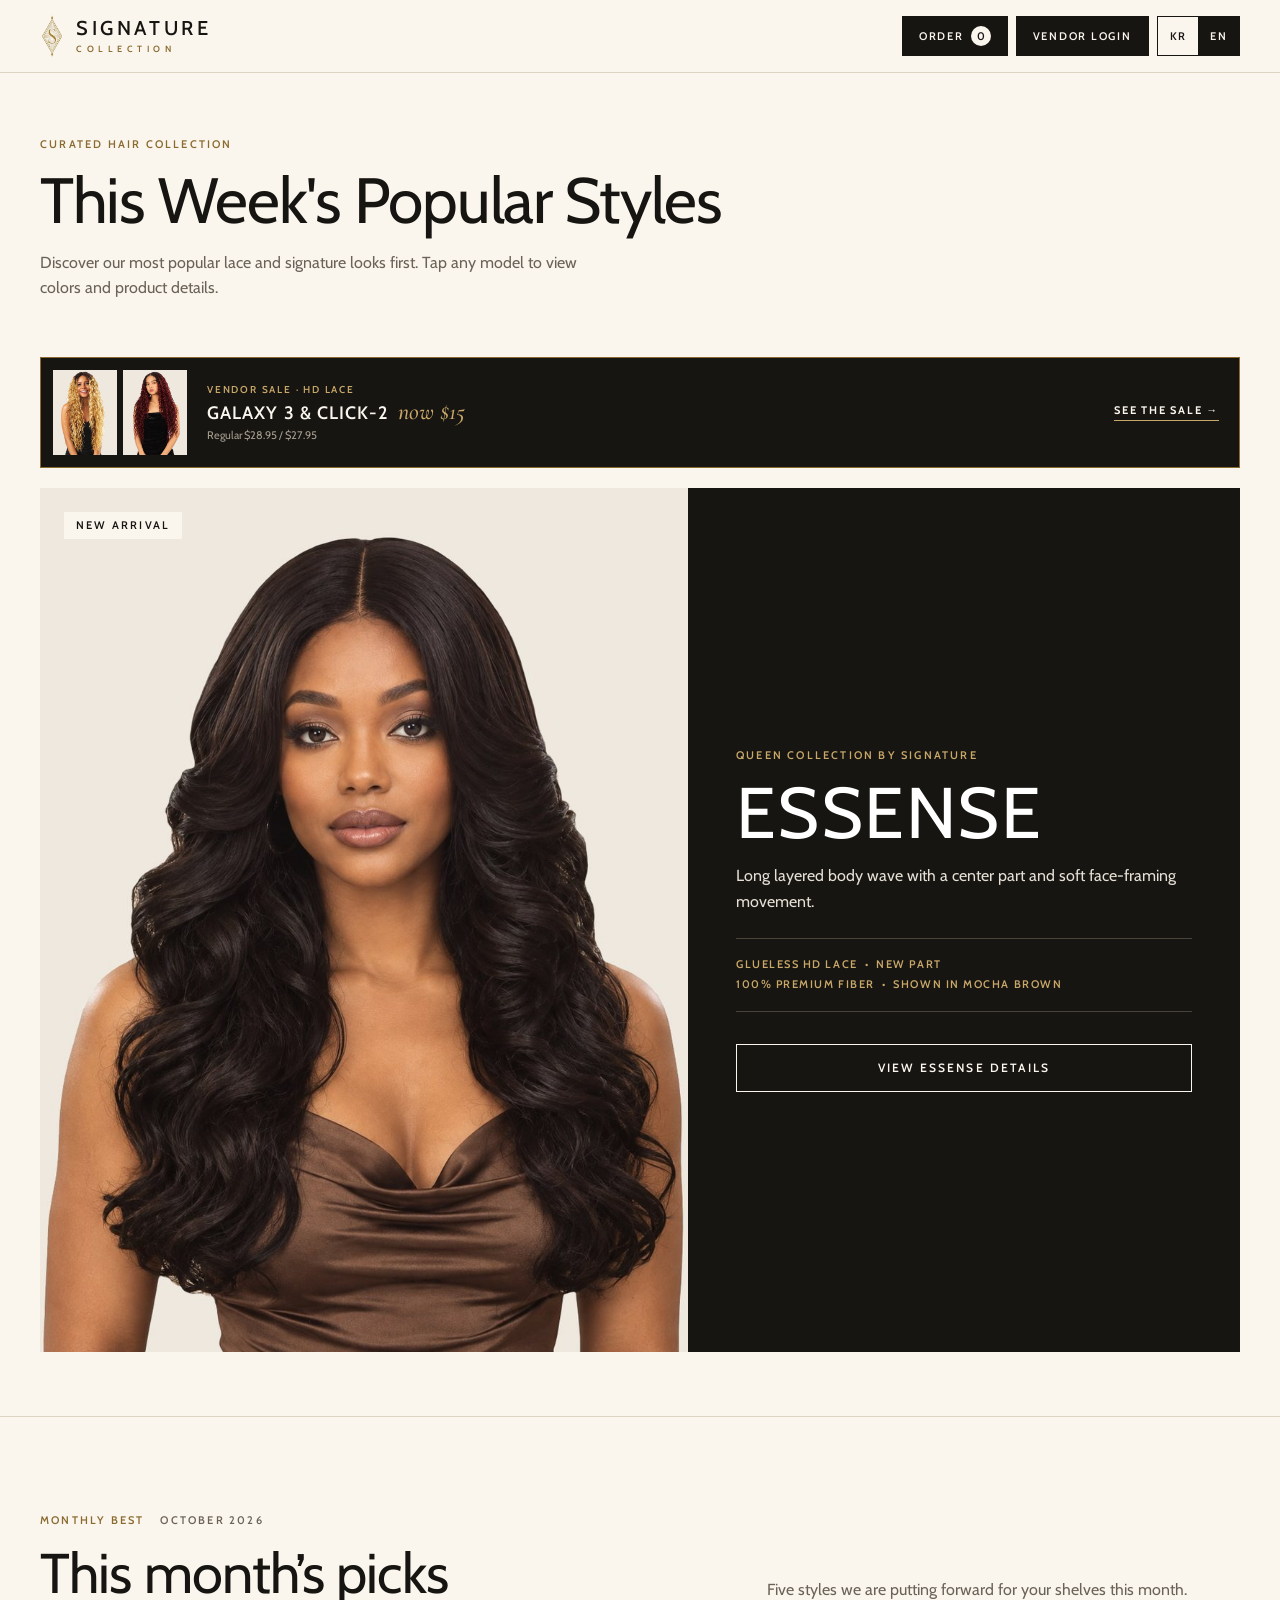
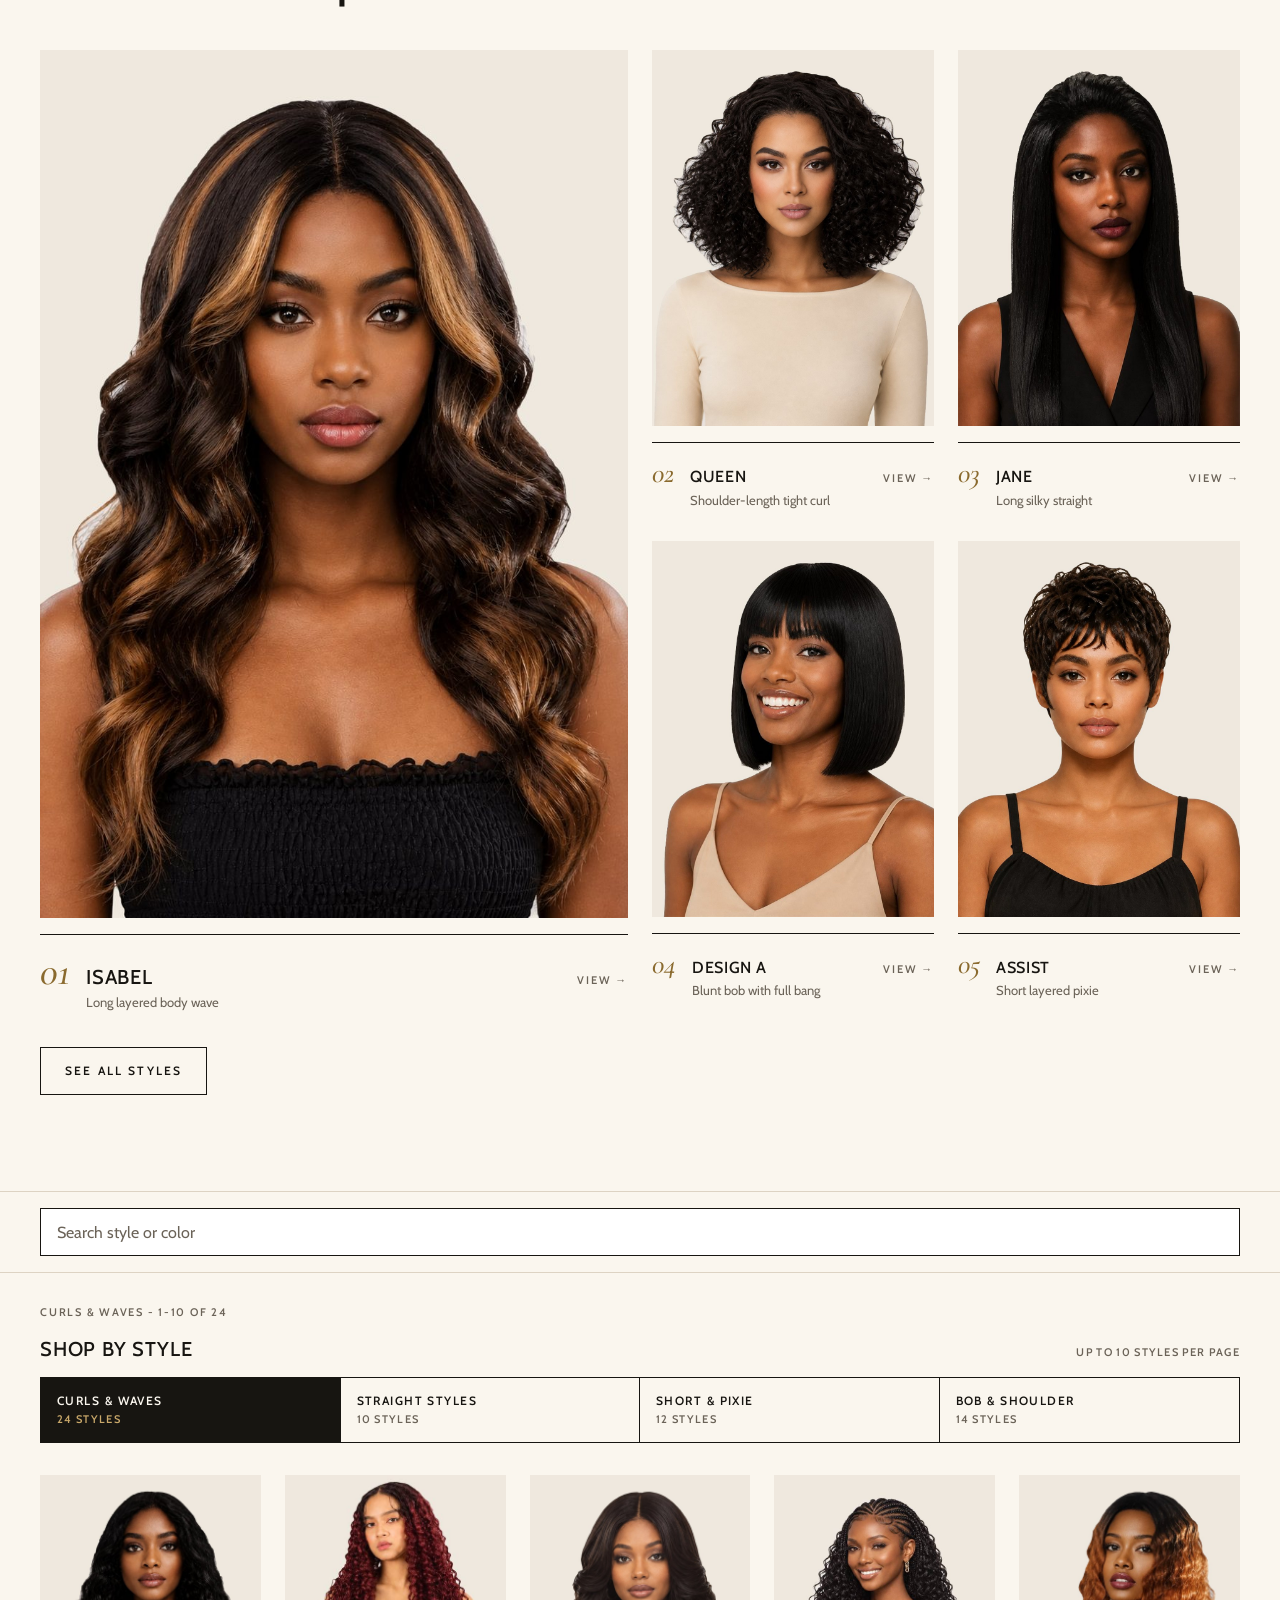
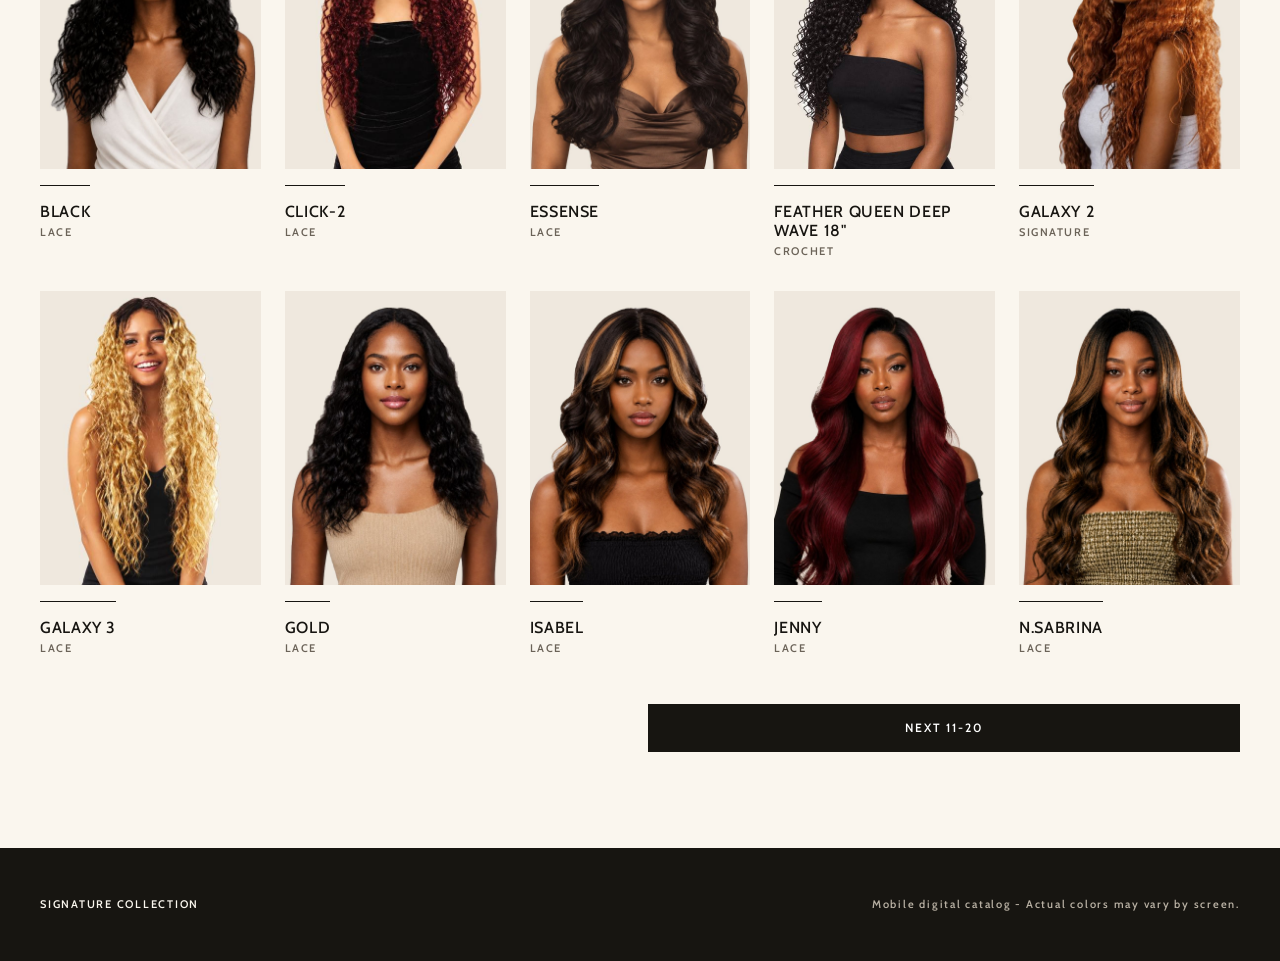
==== signature-catalog-vendor.html @ 6a75e03e "Add WDS-1..6 drawstring ponytails to catalog ($6.95/$7.75)" ====
<!doctype html><html lang="en"><head><meta charset="utf-8"><meta name="viewport" content="width=device-width,initial-scale=1,viewport-fit=cover"><meta name="theme-color" content="#faf6ee"><link rel="preconnect" href="https://fonts.googleapis.com"><link rel="preconnect" href="https://fonts.gstatic.com" crossorigin><link rel="stylesheet" href="https://fonts.googleapis.com/css2?family=Cabin:wght@400;500;600&family=Cormorant+Garamond:ital,wght@1,500&display=swap"><title>Signature Looks Wholesale Wig Catalog | Signature Collection New York</title><meta name="description" content="Signature Looks, Inc. wholesale wig catalog for beauty supply retailers — Signature Collection classic, lace, curly, straight, short, and long synthetic styles with available colors."><meta name="robots" content="index,follow,max-image-preview:large"><link rel="canonical" href="https://signature-collection-ny.github.io/signature-catalog-vendor.html"><meta property="og:type" content="website"><meta property="og:site_name" content="Signature Collection"><meta property="og:title" content="Signature Looks Wholesale Wig Catalog | Signature Collection New York"><meta property="og:description" content="Explore Signature Collection wig styles, product details, and available colors for beauty supply retailers."><meta property="og:url" content="https://signature-collection-ny.github.io/signature-catalog-vendor.html"><meta property="og:image" content="https://signature-collection-ny.github.io/46-essense-approved.jpg"><meta name="twitter:card" content="summary_large_image"><script type="application/ld+json">{"@context":"https://schema.org","@type":"CollectionPage","name":"Signature Collection Wholesale Wig Catalog","url":"https://signature-collection-ny.github.io/signature-catalog-vendor.html","description":"Wholesale wig catalog for beauty supply retailers with classic, lace, curly, straight, short, and long Signature Collection styles.","isPartOf":{"@type":"WebSite","name":"Signature Collection","url":"https://signature-collection-ny.github.io/"},"provider":{"@type":"Organization","name":"Signature Collection","legalName":"Signature Looks, Inc.","url":"https://signature-collection-ny.github.io/"}}</script><link rel="icon" href="signature-official-logo.jpg" type="image/jpeg"><style>
:root{--ink:#111;--paper:#fafafa;--soft:#f1f1ef;--line:#d8d8d4;--gold:#9b7a45}*{box-sizing:border-box}html{scroll-behavior:smooth}body{margin:0;background:var(--paper);color:var(--ink);font-family:Arial,"Noto Sans KR",sans-serif}.head{position:sticky;top:0;z-index:10;background:#fafafaf2;backdrop-filter:blur(18px);border-bottom:1px solid var(--line)}.bar{height:64px;padding:0 18px;display:flex;align-items:center;justify-content:space-between}.logo{font-family:Didot,"Times New Roman",serif;font-size:22px;letter-spacing:.14em}.logo small{display:block;font:7px Arial;letter-spacing:.42em;text-align:center;margin-top:2px}.langs{display:flex;border:1px solid #bbb}.langs button{border:0;background:transparent;padding:8px 10px;font-size:10px;letter-spacing:.12em}.langs button.on{background:#111;color:#fff}.intro{padding:46px 20px 28px;border-bottom:1px solid var(--line)}.eyebrow{font-size:9px;letter-spacing:.26em;color:var(--gold)}h1{font:400 43px/.98 Didot,"Times New Roman",serif;letter-spacing:-.035em;margin:12px 0 15px}.intro p{font-size:13px;line-height:1.75;color:#555;margin:0;max-width:560px}.controls{position:sticky;top:64px;z-index:9;background:#fafafaf5;padding:10px 12px;border-bottom:1px solid var(--line)}.search{width:100%;height:44px;border:1px solid #bbb;background:white;padding:0 14px;font-size:14px;border-radius:0}.filters{display:flex;gap:6px;overflow:auto;padding-top:8px;scrollbar-width:none}.filters button{white-space:nowrap;border:1px solid #bbb;background:white;padding:8px 11px;font-size:9px;letter-spacing:.1em}.filters button.on{background:#111;color:#fff;border-color:#111}.count{padding:16px 16px 5px;font-size:9px;letter-spacing:.18em;color:#777}.grid{padding:8px 10px 50px;display:grid;grid-template-columns:1fr;gap:16px}.card{background:white;border:1px solid var(--line)}.photo{aspect-ratio:4/5;background:#eee;overflow:hidden}.photo img{width:100%;height:100%;object-fit:cover;object-position:center top;display:block}.meta{padding:17px 16px 19px}.line1{display:flex;justify-content:space-between;gap:10px;align-items:flex-start}.category{font-size:8px;letter-spacing:.2em;color:var(--gold)}.num{font-size:8px;color:#888}.name{font:400 31px/1 Didot,"Times New Roman",serif;margin:8px 0 13px}.info{font-size:10px;color:#666;line-height:1.55}.chips{display:flex;gap:5px;flex-wrap:wrap;margin-top:11px}.chip{border:1px solid #ccc;padding:5px 7px;font-size:9px}.more{width:100%;margin-top:15px;height:40px;border:1px solid #111;background:#111;color:#fff;font-size:9px;letter-spacing:.16em}.drawer{position:fixed;inset:0;z-index:30;background:#0008;display:none;align-items:flex-end}.drawer.show{display:flex}.sheet{width:100%;max-height:92vh;overflow:auto;background:#fafafa}.heroimg{height:54vh;background:#eee}.heroimg img{width:100%;height:100%;object-fit:contain}.details{padding:24px 18px 38px;position:relative}.close{position:absolute;right:14px;top:14px;width:38px;height:38px;border:1px solid #999;background:#fafafa;font-size:20px}.details h2{font:400 40px/1 Didot,"Times New Roman",serif;margin:7px 45px 20px 0}.row{padding:13px 0;border-top:1px solid var(--line)}.label{font-size:8px;letter-spacing:.16em;color:#777;margin-bottom:8px}.source{width:100%;margin-top:12px;border:1px solid #aaa;background:transparent;height:42px;font-size:9px;letter-spacing:.12em}.footer{padding:36px 20px;background:#111;color:#bbb;text-align:center;font-size:9px;line-height:1.8;letter-spacing:.08em}@media(min-width:700px){.grid{grid-template-columns:repeat(2,1fr);padding:16px}.intro{padding-left:5vw}.sheet{width:min(620px,100%);margin:auto}.drawer{align-items:center}.photo{aspect-ratio:3/4}}@media(min-width:1100px){.grid{grid-template-columns:repeat(4,1fr);max-width:1500px;margin:auto}.count{max-width:1500px;margin:auto}.intro{padding-left:max(5vw,calc((100vw - 1500px)/2))}}
.head{background:#f7f3ebf2;border-bottom:1px solid #c9bea9}.bar{height:72px}.logo{width:auto;height:auto;background:none;color:#111;font-family:Georgia,'Times New Roman',serif;font-size:22px;font-weight:400;letter-spacing:.18em;line-height:1}.logo small{display:block;font:6px Arial,sans-serif;letter-spacing:.5em;text-align:center;margin-top:7px}.langs{border-color:#8d806d}.langs button.on{background:#171511;color:#fff}.filters,.category{display:none!important}.line1{justify-content:flex-end!important}.chip.hair-swatch{display:inline-flex;align-items:center;gap:6px;background:#fff;padding:4px 7px 4px 4px}.chip.hair-swatch:before{content:'';width:22px;height:22px;display:block;background:var(--hair);border:1px solid #aaa;box-shadow:inset 0 0 0 1px #ffffff55}.details .chip.hair-swatch:before{width:30px;height:30px}.industry-desc{margin-top:8px;color:#555;font-size:11px;line-height:1.5}.product-desc{margin:-8px 45px 20px 0;color:#555;font-size:13px;line-height:1.6}</style><style>.brand-logo{display:block;width:190px;max-width:58vw;height:48px;object-fit:contain;object-position:left center}.cover-official-logo{display:block;width:min(760px,88vw);height:auto;margin:0 auto}.cover-mark{width:100%}@media(max-width:420px){.brand-logo{width:150px;height:40px}.cover-official-logo{width:92vw}}</style></head><body><header class="head"><div class="bar"><img class="brand-logo" src="signature-official-logo.jpg" alt="Signature Collection"><div class="langs"><button id="ko">KR</button><button id="en">EN</button></div></div></header><section class="intro"><div class="eyebrow" data-i="curated"></div><h1 data-i="title"></h1><p data-i="desc"></p></section><section class="controls"><input id="q" class="search"><div id="filters" class="filters"></div></section><div id="count" class="count"></div><main id="grid" class="grid"></main><div id="drawer" class="drawer"><div id="sheet" class="sheet"></div></div><footer class="footer"><div>SIGNATURE COLLECTION</div><div data-i="footer"></div></footer><script>
const DATA=[{"id":46,"name":"ESSENSE","category":"LACE","model":"46-essense-approved.jpg","reference":"46-essense-source.jpg","colors":["NATURAL DARK","NATURAL BROWN","CHESNUT BROWN","MOCHA BROWN","CARAMEL BROWN","WINE RED"],"shown":"MOCHA BROWN","features":["Glueless Lace","HD Lace","New Part","100% Premium Fiber","Heat Safe 350-400°F"],"description":"Long Layered Body Wave / Center Part / Face-Framing"},{"id":45,"name":"INDRI-2","category":"CLASSIC","model":"45-indri-2-approved.jpg","reference":"45-indri-2-approved.jpg","colors":["1","1B","F1B/30","F4/27","2T1B/118'J","TT1B/27ND","TT4/613"],"shown":"1","features":["Breathable Thinnest Weft","Kanekalon","Toyokalon"],"description":"Extra-Long Silky Straight / Side-Swept Full Bang / Blunt Ends"},{"id":44,"name":"QUEEN","category":"LACE","model":"44-queen-approved.png","reference":"44-queen-source.jpg","colors":["NATURAL DARK","NATURAL BROWN","NF1B/30","NF4/30","N.RED"],"shown":"NATURAL DARK","features":["Glueless Lace","HD Lace","New Part","100% Premium Fiber","Heat Safe 350-400°F"],"description":"Shoulder-Length Tight Curl / Side Part / Rounded Volume"},{"id":40,"name":"TRACK","category":"LACE","model":"40-track-approved.jpg","reference":"40-track-source.jpg","colors":["1","1B","2","F1B/30","F4/27","TT1B/27ND","RED","TTN2/7019"],"shown":"","features":["Glueless","Ear-to-Ear","Baby Hair"],"description":"Long Tight Curl  / Center Part  / Full Density"},{"id":39,"name":"GALAXY 1","category":"SIGNATURE","model":"39-galaxy-1-approved.jpg","reference":"39-galaxy-1-source.jpg","colors":["1","1B","2","F1B/30","F4/30","F4/27","TT1B/27ND","TT1B/118","HL1B/WINE","TT1B/27NE","TT4/BLONDE"],"shown":"HL1B/WINE","features":["Glueless"],"description":"Shoulder-Length Tight Curl  / Side Part  / Full Density"},{"id":38,"name":"GALAXY 2","category":"SIGNATURE","model":"38-galaxy-2-approved.jpg","reference":"38-galaxy-2-source.jpg","colors":["1","1B","F1B/30","F4/27","F4/30","99J","TT1B/118","TT1B/27ND"],"shown":"","features":["Glueless"],"description":"Extra-Long Crimp Wave  / Center Part  / Full Density"},{"id":12,"name":"NEW FARRAH-2","category":"SIGNATURE","model":"12-new-farrah-2-approved.png","reference":"12-new-farrah-2-source.jpg","colors":["1","1B","2","F1B/30","F4/27","TT1B/27ND","RED","HCT24/GREEN","HCT24/COPPER","HCT24/ASHLEY BLONDE"],"shown":"","features":["Glueless","13x4 Lace"],"description":"Long Layered Body Wave  / Side Part  / Full Density"},{"id":13,"name":"NEW FARRAH-1","category":"SIGNATURE","model":"13-new-farrah-1-approved.png","reference":"13-new-farrah-1-source.jpg","colors":["1","1B","2","F1B/30","F4/27","TT1B/27ND","RED","HCT24/GREEN","HCT24/COPPER","HCT24/ASHLEY BLONDE"],"shown":"","features":["Glueless","13x4 Lace"],"description":"Long Soft Curl  / Side Part  / Full Density"},{"id":36,"name":"ISABEL","category":"LACE","model":"36-isabel-approved.jpg","reference":"36-isabel-source.jpg","colors":["1","1B","F1B/30","F4/27","F4/30","2T1B/118","TT1B/27ND","TT1B/WINE","TT4/613"],"shown":"","features":["Glueless"],"description":"Long Layered Body Wave  / Center Part  / Face-Framing"},{"id":37,"name":"N.SABRINA","category":"LACE","model":"37-n-sabrina-approved.jpg","reference":"37-n-sabrina-source.jpg","colors":["1","1B","2","F1B/30","F4/27","F4/30","613","99J","TT1B/27ND","TT1B/118J"],"shown":"TT1B/27ND","features":["Glueless","13x4 Lace"],"description":"Long Loose Wave  / Center Part  / Face-Framing"},{"id":35,"name":"LONG SPIRIT 32\"","category":"SPIRIT","model":"35-long-spirit-32in-approved.jpg","reference":"35-long-spirit-32in-source.jpg","colors":["1","1B","613","M CARAMEL","M HAZEL","M BLONDE","RED"],"shown":"","features":["Glueless","13x6 Lace","Ear-to-Ear","Baby Hair"],"description":"32-Inch Silky Straight  / Center Part"},{"id":41,"name":"LONG SPIRIT 26\"","category":"SPIRIT","model":"41-long-spirit-26in-approved.jpg","reference":"41-long-spirit-26in-source.jpg","colors":["1","1B","613","M CARAMEL","M HAZEL","M BLONDE","RED"],"shown":"","features":["Glueless","13x6 Lace","Ear-to-Ear","Baby Hair"],"description":"26-Inch Silky Straight  / Center Part"},{"id":34,"name":"CURL SPIRIT 24\"","category":"SPIRIT","model":"34-curl-spirit-24in-approved-v2.jpg","reference":"34-curl-spirit-24in-source.jpg","colors":["1","1B","613","M CARAMEL","M HAZEL","M BLONDE","RED"],"shown":"","features":["Glueless","13x6 Lace","Ear-to-Ear","Baby Hair"],"description":"24-Inch Layered Straight  / Center Part  / Curved Ends"},{"id":33,"name":"CURL SPIRIT 18\"","category":"SPIRIT","model":"33-curl-spirit-18in-approved-v2.jpg","reference":"33-curl-spirit-18in-source.jpg","colors":["1","1B","613","M CARAMEL","M HAZEL","M BLONDE","RED"],"shown":"","features":["Glueless","13x6 Lace","Ear-to-Ear","Baby Hair"],"description":"18-Inch Layered Straight  / Center Part  / Curved Ends"},{"id":31,"name":"GOLD","category":"LACE","model":"31-gold-approved.jpg","reference":"31-gold-source.jpg","colors":["1","1B","F1B/30","F4/27","F1B/BG","TT2/27ND"],"shown":"","features":["Glueless","13x6 Lace","Ear-to-Ear","Baby Hair"],"description":"Long Natural Wave  / Center Part  / Full Density"},{"id":32,"name":"BLACK","category":"LACE","model":"32-black-approved.jpg","reference":"32-black-source.jpg","colors":["1","1B","F4/27","F1B/30","F1B/BG","TT2/27ND"],"shown":"","features":["Glueless","13x6 Lace","Ear-to-Ear","Baby Hair"],"description":"Long Deep Wave  / Center Part  / Full Density"},{"id":29,"name":"NAOMI-1","category":"SIGNATURE","model":"29-naomi-1-approved.jpg","reference":"29-naomi-1-source.jpg","colors":["1","1B","F1B/30","T1B/27ND","P4/27/30A","T1B/118J"],"shown":"","features":["Glueless","HD Lace"],"description":"Long Spiral Curl  / Center Part  / Full Density"},{"id":30,"name":"NAOMI-2","category":"SIGNATURE","model":"30-naomi-2-approved.jpg","reference":"30-naomi-2-source.jpg","colors":["1","1B","F1B/30","T1B/27ND","P4/27/30A","T1B/118J"],"shown":"","features":["Glueless","HD Lace"],"description":"Long Barrel Curl  / Center Part  / Full Density"},{"id":7,"name":"NAOMI-3","category":"SIGNATURE","model":"07-naomi-3-approved.png","reference":"07-naomi-3-source.jpg","colors":["1","1B","F1B/30","T1B/27ND","P4/27/30A","T1B/118J"],"shown":"T1B/118","features":["Glueless","HD Lace"],"description":"Extra-Long Defined Curl  / Side Part  / Full Density"},{"id":8,"name":"NAOMI-6","category":"SIGNATURE","model":"08-naomi-6-approved.png","reference":"08-naomi-6-source.jpg","colors":["1","1B","F4/27","F1B/30","F1B/BG","TT2/27ND"],"shown":"","features":["Glueless","HD Lace"],"description":"Short Bouncy Curl  / Side Part  / Full Density"},{"id":9,"name":"NAOMI-7","category":"SIGNATURE","model":"09-naomi-7-approved.png","reference":"09-naomi-7-source.jpg","colors":["1","1B","F4/27","F1B/30","F1B/BG","TT2/27ND"],"shown":"","features":["Glueless","HD Lace"],"description":"Shoulder-Length Soft Curl  / Center Part  / Full Density"},{"id":6,"name":"SELENA","category":"LACE","model":"06-selena-approved.png","reference":"06-selena-source.jpg","colors":["1","1B","2","F1B/30","F4/30","99J","TP1B/BURG/RED","TT1B/639","TT2/27ND"],"shown":"","features":["Glueless","Ear-to-Ear","Baby Hair"],"description":"Long Silky Straight  / Center Part"},{"id":19,"name":"JENNY","category":"LACE","model":"19-jenny-approved.jpg","reference":"19-jenny-source.jpg","colors":["1B","3","TT1B/27ND","SPICY BURGUNDY","DARK COPPER"],"shown":"SPICY BURGUNDY","features":["Glueless","13x4 Lace","Ear-to-Ear","Baby Hair"],"description":"Long Body Wave  / Center Part  / Full Density"},{"id":20,"name":"JANE","category":"LACE","model":"20-jane-approved.jpg","reference":"20-jane-source.jpg","colors":["1B","3","TT1B/27ND","DARK COPPER"],"shown":"1B","features":["Glueless","13x6 Lace","Ear-to-Ear","Baby Hair"],"description":"Long Silky Straight  / Side Part  / Crown Volume"},{"id":1,"name":"S.K.901","category":"CLASSIC","model":"01-s-k-901-cleaned.png","reference":"01-s-k-901-source.jpg","colors":["1","1B","2","F1B/30","F4/27","F4/30","99J","TT1B/27ND"],"shown":"","features":["Heat-Friendly Synthetic Fiber"],"description":"Medium Layered Curl  / Side Part  / Full Density"},{"id":2,"name":"AWARD","category":"CLASSIC","model":"02-award-approved.png","reference":"02-award-source.jpg","colors":["1","1B","2","F1B/30","F4/27","TT1B/3T51","TT2/27ND","TT2/1010"],"shown":"","features":["Heat-Friendly Synthetic Fiber"],"description":"Short Rounded Bob  / Side Part  / Curved Ends"},{"id":3,"name":"S.K.977","category":"CLASSIC","model":"03-s-k-977-approved.png","reference":"03-s-k-977-source.jpg","colors":["1","1B","2","F1B/30","F4/27","2T2/2730","2T3/607","2T3/8005"],"shown":"2T3/8005","features":["Heat-Friendly Synthetic Fiber"],"description":"Shoulder-Length Loose Wave  / Center Part"},{"id":4,"name":"NEW GAYO 3","category":"SIGNATURE","model":"04-new-gayo-3-approved.png","reference":"04-new-gayo-3-source.jpg","colors":["1","1B","2","F1B/30","F4/30","F4/27","TT1B/27ND","TT1B/118"],"shown":"1B","features":["Glueless","13x4 Lace"],"description":"Shoulder-Length Layered Straight  / Center Part"},{"id":5,"name":"NEW GAYO 1","category":"SIGNATURE","model":"05-new-gayo-1-approved.png","reference":"05-new-gayo-1-source.jpg","colors":["1","1B","F1B/30","F4/27","TT1B/27ND"],"shown":"","features":["Glueless","13x4 Lace"],"description":"Short Side-Swept Bob  / Curved Ends"},{"id":10,"name":"ROSE","category":"LACE","model":"10-rose-approved.png","reference":"10-rose-source.jpg","colors":["1","1B","F1B/30","F4/27","F1B/BG","TT2/27ND"],"shown":"","features":["Glueless","13x6 Lace","Ear-to-Ear","Baby Hair"],"description":"Long Loose Wave  / Center Part  / Full Density"},{"id":11,"name":"LEMON","category":"CLASSIC","model":"11-lemon-approved.png","reference":"11-lemon-source.jpg","colors":["1","1B","2","F1B/30","F4/27","F1B/25","TT2/27ND","COPPER RED"],"shown":"","features":["Heat-Friendly Synthetic Fiber"],"description":"Short Sleek Pixie  / Side-Swept Top"},{"id":14,"name":"TOMORROW","category":"LACE","model":"14-tomorrow-approved.png","reference":"14-tomorrow-source.jpg","colors":["1","1B","2","F1B/30","F4/27","TT1B/27ND","RED","HCT24/GREEN","HCT24/COPPER","HCT24/ASHLEY BLONDE"],"shown":"","features":["Glueless","13x4 Lace"],"description":"Shoulder-Length Angled Bob  / Side Part"},{"id":15,"name":"S.K.909","category":"CLASSIC","model":"15-s-k-909-approved.jpg","reference":"15-s-k-909-source.jpg","colors":["1","1B","2","F1B/30","F4/27","99J","TT1B/27ND","TT1B/620","TT1B/789"],"shown":"1B","features":["Heat-Friendly Synthetic Fiber"],"description":"Long Textured Curl  / Center Part  / Full Density"},{"id":16,"name":"BLOSSOM","category":"CLASSIC","model":"16-blossom-approved.jpg","reference":"16-blossom-source.jpg","colors":["1","1B","2","F1B/30","F4/27","F4/30","TT4/30","TT4/707","TT4/710","DAISY","ROSE"],"shown":"","features":["Heat-Friendly Synthetic Fiber"],"description":"Short Layered Curl  / Side-Swept Bang"},{"id":17,"name":"COCOA","category":"CLASSIC","model":"17-cocoa-approved.jpg","reference":"17-cocoa-source.jpg","colors":["1","1B","2","F1B/30","F4/27","F4/30","3T280","3T34\u0027A","3T51","TT4/27","TT4/30"],"shown":"3T34\u0027A","features":["Heat-Friendly Synthetic Fiber"],"description":"Short Textured Pixie  / Tapered Sides"},{"id":18,"name":"S.K.911","category":"CLASSIC","model":"18-s-k-911-approved.jpg","reference":"18-s-k-911-source.jpg","colors":["1","1B","2","F1B/30","F4/27","TT2/27ND","TT1B/118","TT2/COPPER","TT1B/R6001"],"shown":"TT2/27ND","features":["Heat-Friendly Synthetic Fiber"],"description":"Shoulder-Length Wet Curl  / Center Part"},{"id":21,"name":"DESIGN A","category":"CLASSIC","model":"21-design-a-approved.jpg","reference":"21-design-a-source.jpg","colors":["1","1B","2","F1B/30","F4/27","F4/30","99J","M30/27","TT1B/WINE","TT1B/27ND"],"shown":"1B","features":["Heat-Friendly Synthetic Fiber"],"description":"Blunt Bob  / Full Bang  / Silky Straight"},{"id":22,"name":"S.K.918","category":"CLASSIC","model":"22-s-k-918-approved.jpg","reference":"22-s-k-918-source.jpg","colors":["1","1B","2","F1B/30","F4/27","TT1B/27ND"],"shown":"","features":["Heat-Friendly Synthetic Fiber"],"description":"Shoulder-Length Loose Curl  / Side Part"},{"id":23,"name":"DESIGN C","category":"CLASSIC","model":"23-design-c-approved.jpg","reference":"23-design-c-source.jpg","colors":["1","1B","2","4","F1B/30","F4/27","F4/30","613","M30/27","TT1B/WINE","TT27ND"],"shown":"1B","features":["Heat-Friendly Synthetic Fiber"],"description":"Shoulder-Length Blunt Bob  / Full Bang  / Silky Straight"},{"id":24,"name":"S.K.907","category":"CLASSIC","model":"24-s-k-907-approved.jpg","reference":"24-s-k-907-source.jpg","colors":["1","1B","2","F1B/30","F4/27","F4/30","99J","RED6C","TT1B/27ND","TT1B/620","TT1B/789"],"shown":"","features":["Heat-Friendly Synthetic Fiber"],"description":"Short Layered Curl  / Side Part"},{"id":25,"name":"S.K.957","category":"CLASSIC","model":"25-s-k-957-approved.jpg","reference":"25-s-k-957-source.jpg","colors":["1","1B","2","F1B/30","F4/27","TT1B/27ND"],"shown":"","features":["Heat-Friendly Synthetic Fiber"],"description":"Short Natural Curl  / Full Density"},{"id":26,"name":"S.K.919","category":"CLASSIC","model":"26-s-k-919-approved.jpg","reference":"26-s-k-919-source.jpg","colors":["1","1B","2","F1B/30","F4/27","TT1B/27ND"],"shown":"","features":["Heat-Friendly Synthetic Fiber"],"description":"Long Natural Curl  / Center Part  / Full Density"},{"id":27,"name":"BABY","category":"CLASSIC","model":"27-baby-approved.jpg","reference":"27-baby-source.jpg","colors":["1","1B","2","F1B/30","F1B/27","F1B/BG","F4/27","1010","60","3T280","3T34\u0027A","3T51"],"shown":"3T34\u0027A","features":["Heat-Friendly Synthetic Fiber"],"description":"Short Tapered Pixie  / Feathered Layers"},{"id":28,"name":"JUMP","category":"CLASSIC","model":"28-jump-approved.jpg","reference":"28-jump-source.jpg","colors":["1","1B","2","F1B/30","F4/27","F4/30","DAISY"],"shown":"","features":["Heat-Friendly Synthetic Fiber"],"description":"Short Layered Bob  / Side-Swept Bang"}];const T={ko:{curated:'CURATED HAIR COLLECTION',title:'이번 주 인기 스타일',desc:'\uC778\uAE30 \uB808\uC774\uC2A4\uC640 \uC2DC\uADF8\uB2C8\uCC98 \uC2A4\uD0C0\uC77C\uC744 \uBA3C\uC800 \uB9CC\uB098\uBCF4\uC138\uC694. \uBAA8\uB378 \uC0AC\uC9C4\uC744 \uB204\uB974\uBA74 \uC0C9\uC0C1\uACFC \uC81C\uD488 \uD2B9\uC9D5\uC744 \uD655\uC778\uD560 \uC218 \uC788\uC2B5\uB2C8\uB2E4.',search:'\uC2A4\uD0C0\uC77C\uBA85 \uB610\uB294 \uC0C9\uC0C1 \uAC80\uC0C9',all:'\uC804\uCCB4',popular:'\uC778\uAE30\uC21C',available:'\uC0AC\uC6A9 \uAC00\uB2A5 \uC0C9\uC0C1',shown:'\uCC29\uC6A9 \uC0C9\uC0C1',features:'\uC81C\uD488 \uD2B9\uC9D5',detail:'\uC790\uC138\uD788 \uBCF4\uAE30',source:'\uC6D0\uBCF8 \uCE74\uB4DC \uBCF4\uAE30',unspecified:'\uD45C\uAE30 \uC5C6\uC74C',footer:'\uBAA8\uBC14\uC77C\uC6A9 \uB514\uC9C0\uD138 \uCE74\uD0C8\uB85C\uADF8 - \uC2E4\uC81C \uC0C9\uC0C1\uC740 \uD654\uBA74\uC5D0 \uB530\uB77C \uB2E4\uB974\uAC8C \uBCF4\uC77C \uC218 \uC788\uC2B5\uB2C8\uB2E4.'},en:{curated:'CURATED HAIR COLLECTION',title:'This Week\'s Popular Styles',desc:'Discover our most popular lace and signature looks first. Tap any model to view colors and product details.',search:'Search style or color',all:'ALL',popular:'POPULAR FIRST',available:'AVAILABLE COLORS',shown:'SHOWN COLOR',features:'PRODUCT DETAILS',detail:'VIEW DETAILS',source:'VIEW ORIGINAL CARD',unspecified:'NOT SPECIFIED',footer:'Mobile digital catalog - Actual colors may vary by screen.'}};let lang='en',active='ALL';const cats=['ALL',...new Set(DATA.map(x=>x.category))];const $=s=>document.querySelector(s);function tr(k){return T[lang][k]}function ui(){document.documentElement.lang=lang;document.querySelectorAll('[data-i]').forEach(x=>x.textContent=tr(x.dataset.i));$('#q').placeholder=tr('search');$('#ko').classList.toggle('on',lang==='ko');$('#en').classList.toggle('on',lang==='en');filters();render()}function filters(){$('#filters').innerHTML=cats.map(c=>`<button class="${c===active?'on':''}" data-c="${c}">${c==='ALL'?tr('all'):c}</button>`).join('');document.querySelectorAll('#filters button').forEach(b=>b.onclick=()=>{active=b.dataset.c;filters();render()})}function render(){const s=$('#q').value.trim().toLowerCase();const list=DATA.filter(x=>(active==='ALL'||x.category===active)&&[x.name,x.category,x.shown,...x.colors,...x.features].join(' ').toLowerCase().includes(s));$('#count').textContent=`${tr('popular')} - ${list.length} STYLES`;$('#grid').innerHTML=list.map((x,i)=>`<article class="card"><div class="photo"><img src="${x.model}" loading="lazy" alt="${x.name}" onerror="this.closest('.photo').style.display='none'"></div><div class="meta"><div class="line1"><div class="category">${x.category}</div><div class="num">LOOK ${String(i+1).padStart(2,'0')}</div></div><div class="name">${x.name}</div><div class="info">${x.shown?`${tr('shown')}: ${x.shown}`:`${x.colors.length} ${tr('available')}`}</div><div class="chips">${x.colors.slice(0,6).map(c=>`<span class="chip">${c}</span>`).join('')}${x.colors.length>6?`<span class="chip">+${x.colors.length-6}</span>`:''}</div><button class="more" data-id="${x.id}">${tr('detail')}</button></div></article>`).join('');document.querySelectorAll('.more').forEach(b=>b.onclick=()=>openItem(+b.dataset.id))}function openItem(id){const x=DATA.find(v=>v.id===id);$('#sheet').innerHTML=`<div class="heroimg"><img src="${x.model}" alt="${x.name}"></div><div class="details"><button class="close">X</button><div class="category">${x.category}</div><h2>${x.name}</h2><div class="row"><div class="label">${tr('available')}</div><div class="chips">${x.colors.map(c=>`<span class="chip">${c}</span>`).join('')}</div></div><div class="row"><div class="label">${tr('shown')}</div><div>${x.shown||tr('unspecified')}</div></div><div class="row"><div class="label">${tr('features')}</div><div class="chips">${x.features.map(f=>`<span class="chip">${f}</span>`).join('')}</div></div><button class="source" id="source">${tr('source')}</button></div>`;$('#drawer').classList.add('show');$('.close').onclick=()=>$('#drawer').classList.remove('show');$('#source').onclick=()=>$('.heroimg img').src=x.reference}$('#drawer').onclick=e=>{if(e.target.id==='drawer')$('#drawer').classList.remove('show')};$('#q').oninput=render;$('#ko').onclick=()=>{lang='ko';ui()};$('#en').onclick=()=>{lang='en';ui()};ui();
</script><script>
DATA.unshift({"id":42,"name":"ASSIST","category":"CLASSIC","model":"42-assist-approved.jpg","reference":"42-assist-source-card.png","colors":["1","1B","2","1010","3T280","3T34","3T51","DAISY","F1B/30","F4/27","F4/30","TT1B/30","TT1B350","TT4/27","TT4/30"],"shown":"2","features":[],"description":"Short Layered Pixie  / Textured Crown  / Wispy Bangs  / Tapered Sides"});
DATA.unshift({"id":43,"name":"KAKAO-1","category":"CLASSIC","model":"43-kakao-1-approved.png","reference":"43-kakao-1-source-card.png","colors":["1","1B","2","P1BB/844","P1BB/845","T1B/27ND","T1B/118","F1B/30","F4/27","F4/30","2T4/27"],"shown":"P1BB/845","features":["Breathable Thinnest Weft","Kanekalon","Toyokalon"],"description":"Shoulder-Length Tight Curl  / Full Curly Bang  / Rounded Volume"});
DATA.unshift({"id":49,"name":"FEATHER QUEEN DEEP WAVE 18\"","category":"CROCHET","model":"49-feather-queen-deep-wave-18in-approved.jpg","reference":"cards/49-feather-queen-deep-wave-18in-approved.jpg","colors":["NATURAL DARK","NATURAL BROWN","NATURAL CINNAMON"],"shown":"NATURAL DARK","features":["Crochet","100% Premium Fiber","Light to Wear","Durable Through Multiple Uses"],"description":"18-Inch Deep Wave Crochet  / Feather Collection"});
DATA.unshift({"id":50,"name":"CHAT 18\"","category":"CROCHET","model":"50-chat-18in-approved.jpg","reference":"cards/50-chat-18in-approved.jpg","colors":["1","1B","2","613","T1B/27"],"shown":"1B","features":["Professionals Preferred","Synthetic Fiber","No Thermal or Stove Iron"],"description":"18-Inch Silky Straight  / Add-On Hair"});
DATA.unshift({"id":48,"name":"CLICK-2","category":"LACE","model":"cards/../sale/click-2.jpg","reference":"sale/click-2.jpg","colors":["1","1B","2","TT427","TT430","TTB530"],"shown":"TTB530","features":["HD Lace","Breathable Thinnest Weft","Kanekalon","Toyokalon"],"description":"Extra-Long Water Curl  / Center Part  / Full Density"});
DATA.unshift({"id":47,"name":"GALAXY 3","category":"LACE","model":"cards/../sale/galaxy-3.jpg","reference":"sale/galaxy-3.jpg","colors":["1","1B","2","TT1B/27ND","F1B/30","F4/27","F4/30","TT1B/118J","99J"],"shown":"","features":["HD Lace","Breathable Thinnest Weft","Kanekalon","Toyokalon"],"description":"Extra-Long Deep Curl  / Center Part  / Full Density"});
DATA.unshift({"id":51,"name":"WHW-1","category":"HALF WIG","model":"51-whw-1-approved.jpg","reference":"cards/51-whw-1-approved.jpg","colors":["1","1B","2","TT2/DARK COPPER","TT1B/27ND","TT1B/BURG"],"shown":"TT1B/27ND","features":["Half Wig","Professionals Preferred"],"description":"Long Deep Curl  / Half Wig"});
DATA.unshift({"id":52,"name":"WHW-2","category":"HALF WIG","model":"52-whw-2-approved.jpg","reference":"cards/52-whw-2-approved.jpg","colors":["1","1B","2","TT2/DARK COPPER","TT1B/27ND","TT1B/BURG"],"shown":"1B","features":["Half Wig","Professionals Preferred"],"description":"Long Silky Straight  / Half Wig"});
DATA.unshift({"id":53,"name":"WHW-3","category":"HALF WIG","model":"53-whw-3-approved.jpg","reference":"cards/53-whw-3-approved.jpg","colors":["1","1B","2","TT2/DARK COPPER","TT1B/27ND","TT1B/BURG"],"shown":"1B","features":["Half Wig","Professionals Preferred"],"description":"Shoulder-Length Spiral Curl  / Half Wig"});
DATA.unshift({"id":54,"name":"WHW-4","category":"HALF WIG","model":"54-whw-4-approved.jpg","reference":"cards/54-whw-4-approved.jpg","colors":["1","1B","2","TT2/DARK COPPER","TT1B/27ND","TT1B/BURG"],"shown":"1B","features":["Half Wig","Professionals Preferred"],"description":"Long Spiral Curl  / Half Wig"});
DATA.unshift({"id":55,"name":"WDS-1","category":"PONYTAIL","model":"55-wds-1-approved.jpg","reference":"cards/55-wds-1-approved.jpg","colors":["1","1B","2","TT2/DARK COPPER","TT1B/27ND","TT1B/BURG"],"shown":"1B","features":["Draw String Pony","Professionals Preferred"],"description":"Long Deep Curl  / Drawstring Ponytail"});
DATA.unshift({"id":56,"name":"WDS-2","category":"PONYTAIL","model":"56-wds-2-approved.jpg","reference":"cards/56-wds-2-approved.jpg","colors":["1","1B","2","TT2/DARK COPPER","TT1B/27ND","TT1B/BURG"],"shown":"1B","features":["Draw String Pony","Professionals Preferred"],"description":"Long Silky Straight  / Drawstring Ponytail"});
DATA.unshift({"id":57,"name":"WDS-3","category":"PONYTAIL","model":"57-wds-3-approved.jpg","reference":"cards/57-wds-3-approved.jpg","colors":["1","1B","2","TT2/DARK COPPER","TT1B/27ND","TT1B/BURG"],"shown":"1B","features":["Draw String Pony","Professionals Preferred"],"description":"Shoulder-Length Spiral Curl  / Drawstring Ponytail"});
DATA.unshift({"id":58,"name":"WDS-4","category":"PONYTAIL","model":"58-wds-4-approved.jpg","reference":"cards/58-wds-4-approved.jpg","colors":["1","1B","2","TT2/DARK COPPER","TT1B/27ND","TT1B/BURG"],"shown":"1B","features":["Draw String Pony","Professionals Preferred"],"description":"Extra-Long Spiral Curl  / Drawstring Ponytail"});
DATA.unshift({"id":59,"name":"WDS-5","category":"PONYTAIL","model":"59-wds-5-approved.jpg","reference":"cards/59-wds-5-approved.jpg","colors":["1","1B","2","TT2/DARK COPPER","TT1B/27ND","TT1B/BURG"],"shown":"1B","features":["Draw String Pony","Professionals Preferred"],"description":"Bouncy Deep Wave Curl  / Drawstring Ponytail"});
DATA.unshift({"id":60,"name":"WDS-6","category":"PONYTAIL","model":"60-wds-6-approved.jpg","reference":"cards/60-wds-6-approved.jpg","colors":["1","1B","2","DARK COPPER","27ND","BURG"],"shown":"1B","features":["Draw String Pony","Professionals Preferred"],"description":"Short Rod-Set Curl  / Drawstring Ponytail"});
const nSabrina=DATA.find(item=>item.name==='N.SABRINA');
if(nSabrina)nSabrina.model='37-n-sabrina-natural-v2.png';
DATA.sort((a,b)=>a.name.localeCompare(b.name));/* Remove the legacy corrupted Korean label below.
T.ko.popular='온라인 인기순';
*/T.ko.popular='\uCEF4\uB809\uC158 \uBCF4\uAE30';
T.en.popular='EXPLORE THE COLLECTION';
render();
</script><script>
const PRICES={"INDRI-2":"15.95","QUEEN":"22.95","KAKAO-1":"17.95","ASSIST":"15.50","TRACK":"27.95","GALAXY 1":"22.95","GALAXY 2":"24.95","NEW FARRAH-2":"34.95","NEW FARRAH-1":"34.95","ISABEL":"25.95","N.SABRINA":"32.95","LONG SPIRIT 32\"":"35.95","LONG SPIRIT 26\"":"32.95","CURL SPIRIT 24\"":"31.95","CURL SPIRIT 18\"":"29.95","GOLD":"34.95","BLACK":"34.95","NAOMI-1":"24.50","NAOMI-2":"25.50","NAOMI-3":"27.95","NAOMI-6":"24.95","NAOMI-7":"24.95","SELENA":"22.95","JENNY":"34.95","JANE":"34.95","S.K.901":"19.50","AWARD":"18.50","S.K.977":"19.95","NEW GAYO 3":"25.50","NEW GAYO 1":"23.50","ROSE":"34.95","LEMON":"16.95","TOMORROW":"27.95","S.K.909":"18.95","BLOSSOM":"16.95","COCOA":"15.50","S.K.911":"19.95","DESIGN A":"14.95","S.K.918":"19.95","DESIGN C":"14.95","S.K.907":"18.95","S.K.957":"19.95","S.K.919":"20.95","BABY":"13.95","JUMP":"15.25","FEATHER QUEEN DEEP WAVE 18\"":"6.50","CHAT 18\"":"4.75","GALAXY 3":"15.00","CLICK-2":"15.00","WHW-1":"9.95","WHW-2":"9.95","WHW-3":"9.95","WHW-4":"9.95","WDS-1":"6.95","WDS-2":"6.95","WDS-3":"7.75","WDS-4":"7.75","WDS-5":"7.75","WDS-6":"7.75"};
const VENDOR_SESSION_KEY='signatureVendorPriceAccessV2';
const VENDOR_CODE_HASH='162f407477b04b5fef91a83e82ccd8b06ed2ae2db5daa62f328a570cc39f6d2a';
const VENDOR_LOG_ENDPOINT='https://script.google.com/macros/s/AKfycbw0o-dLKV-ZFER6yrSY1leuTjpvG3gvcE-kW3uz_nqFkGtaSsHWhqzBWpV_9eejK5bd/exec';
const priceStyle=document.createElement('style');priceStyle.textContent='.vendor-price{display:flex;align-items:baseline;gap:8px;margin:0 0 13px;padding:10px 0;border-top:1px solid #ded8ce;border-bottom:1px solid #ded8ce}.vendor-price b{font:700 24px/1 Arial,sans-serif;color:#111}.details .vendor-price{margin:-5px 45px 20px 0;padding:13px 0}.details .vendor-price b{font-size:30px}.account-tools{display:flex;align-items:center;gap:8px}.vendor-auth-btn{height:34px;border:1px solid #171511;background:#171511;color:#fff;padding:0 12px;font-size:8px;letter-spacing:.13em;cursor:pointer}.vendor-auth-btn.logged-in{background:transparent;color:#171511}.price-locked{margin:0 0 13px;padding:10px 0;border-top:1px solid #ded8ce;border-bottom:1px solid #ded8ce}.price-locked button{border:0;background:transparent;padding:0;color:#6c5939;font-size:8px;font-weight:700;letter-spacing:.13em;cursor:pointer}.vendor-gate{position:fixed;inset:0;z-index:80;display:none;align-items:center;justify-content:center;padding:20px;background:#111b;backdrop-filter:blur(8px)}.vendor-gate.show{display:flex}.vendor-gate-card{width:min(410px,100%);background:#f7f3eb;padding:28px 24px 24px;border:1px solid #b99b62;box-shadow:0 24px 80px #0005;position:relative}.vendor-gate-mark{font:400 10px/1 Arial,sans-serif;letter-spacing:.28em;color:#9b7a45;margin-bottom:11px}.vendor-gate-card h2{font:400 34px/1.05 Didot,Times New Roman,serif;margin:0 35px 12px}.vendor-gate-card p{font-size:12px;line-height:1.65;color:#595249;margin:0 0 18px}.vendor-gate-close{position:absolute;right:13px;top:13px;border:0;background:transparent;font-size:22px;cursor:pointer}.vendor-gate label{display:block;font-size:8px;letter-spacing:.14em;margin:12px 0 6px}.vendor-gate input{width:100%;height:44px;border:1px solid #a99e8c;background:#fff;padding:0 12px;font-size:14px}.vendor-gate-submit{width:100%;height:45px;margin-top:16px;border:0;background:#171511;color:#fff;font-size:9px;letter-spacing:.16em;cursor:pointer}.vendor-gate-submit:disabled{opacity:.55;cursor:wait}.vendor-gate-note{font-size:9px!important;line-height:1.5!important;color:#777!important;margin:10px 0 0!important}.vendor-gate-request{display:block;text-align:center;color:#6c5939;font-size:10px;margin-top:15px}.vendor-gate-error{min-height:18px;margin-top:9px;color:#9a2f2f;font-size:10px}@media(max-width:520px){.bar{padding:0 10px}.account-tools{gap:5px}.vendor-auth-btn{padding:0 8px;font-size:7px}.langs button{padding:8px 7px}}';document.head.appendChild(priceStyle);
function isVendorLoggedIn(){return sessionStorage.getItem(VENDOR_SESSION_KEY)==='1'}
async function hashVendorCode(value){const data=new TextEncoder().encode(value);const hash=await crypto.subtle.digest('SHA-256',data);return Array.from(new Uint8Array(hash)).map(v=>v.toString(16).padStart(2,'0')).join('')}
function openVendorGate(){document.getElementById('vendorGate')?.classList.add('show');document.getElementById('vendorBusiness')?.focus()}
function closeVendorGate(){document.getElementById('vendorGate')?.classList.remove('show')}
function updateVendorAuthUi(){const button=document.getElementById('vendorAuth');if(!button)return;const active=isVendorLoggedIn();button.textContent=active?'LOG OUT':'VENDOR LOGIN';button.classList.toggle('logged-in',active);button.setAttribute('aria-pressed',String(active))}
function ensureVendorLoginUi(){if(!document.getElementById('vendorAuth')){const langs=document.querySelector('.bar .langs');const tools=document.createElement('div');tools.className='account-tools';langs.parentNode.insertBefore(tools,langs);tools.appendChild(langs);const button=document.createElement('button');button.id='vendorAuth';button.type='button';button.className='vendor-auth-btn';tools.insertBefore(button,langs);button.onclick=()=>{if(isVendorLoggedIn()){sessionStorage.removeItem(VENDOR_SESSION_KEY);sessionStorage.removeItem('signatureVendorBusiness');sessionStorage.removeItem('signatureVendorEmail');refreshPriceAccess()}else openVendorGate()}}}
if(!document.getElementById('vendorGate')){const gate=document.createElement('div');gate.id='vendorGate';gate.className='vendor-gate';gate.setAttribute('role','dialog');gate.setAttribute('aria-modal','true');gate.setAttribute('aria-labelledby','vendorGateTitle');gate.innerHTML=`<form id="vendorLoginForm" class="vendor-gate-card"><button class="vendor-gate-close" type="button" aria-label="Close">&times;</button><div class="vendor-gate-mark">SIGNATURE COLLECTION</div><h2 id="vendorGateTitle">Vendor Price Access</h2><p>Enter your business details and vendor access code to view wholesale pricing.</p><label for="vendorBusiness">VENDOR BUSINESS NAME</label><input id="vendorBusiness" type="text" autocomplete="organization" required placeholder="Business name"><label for="vendorEmail">BUSINESS EMAIL</label><input id="vendorEmail" type="email" autocomplete="email" required placeholder="name@company.com"><label for="vendorCode">ACCESS CODE</label><input id="vendorCode" type="password" autocomplete="current-password" required placeholder="Enter access code"><p class="vendor-gate-note">Vendor access is recorded for account verification and order support.</p><button class="vendor-gate-submit" type="submit">VIEW VENDOR PRICES</button><div id="vendorGateError" class="vendor-gate-error" role="alert"></div><a class="vendor-gate-request" href="mailto:Jae@signaturelooksinc.com?subject=Vendor%20Catalog%20Access">Request vendor access</a></form>`;document.body.appendChild(gate);gate.querySelector('.vendor-gate-close').onclick=closeVendorGate;gate.onclick=e=>{if(e.target===gate)closeVendorGate()};gate.querySelector('#vendorLoginForm').onsubmit=async e=>{e.preventDefault();const businessName=gate.querySelector('#vendorBusiness').value.trim();const email=gate.querySelector('#vendorEmail').value.trim();const code=gate.querySelector('#vendorCode').value;const error=gate.querySelector('#vendorGateError');const submit=gate.querySelector('.vendor-gate-submit');if(!businessName){error.textContent='Please enter your business name.';return}if(!email){error.textContent='Please enter your business email.';return}if(await hashVendorCode(code)===VENDOR_CODE_HASH){submit.disabled=true;error.textContent='Verifying vendor access...';sessionStorage.setItem(VENDOR_SESSION_KEY,'1');sessionStorage.setItem('signatureVendorBusiness',businessName);sessionStorage.setItem('signatureVendorEmail',email);error.textContent='';gate.querySelector('#vendorCode').value='';closeVendorGate();refreshPriceAccess();submit.disabled=false;fetch(VENDOR_LOG_ENDPOINT,{method:'POST',mode:'no-cors',headers:{'Content-Type':'text/plain;charset=utf-8'},body:JSON.stringify({businessName,email,catalog:'Signature Vendor Catalog'})}).catch(()=>{})}else{error.textContent='Invalid access code. Please contact Signature Collection.'}}}
updateVendorAuthUi()
function decoratePrices(root=document){const active=isVendorLoggedIn();root.querySelectorAll('.card').forEach(card=>{if(card.querySelector('.vendor-price,.price-locked'))return;const name=card.querySelector('.name')?.textContent.trim(),price=PRICES[name];if(price){const el=document.createElement('div');el.className=active?'vendor-price':'price-locked';el.innerHTML=active?`<b>$${price}</b>`:'<button type="button">LOGIN TO VIEW PRICE</button>';card.querySelector('.name')?.after(el);if(!active)el.querySelector('button').onclick=openVendorGate}});root.querySelectorAll('.details').forEach(box=>{if(box.querySelector('.vendor-price,.price-locked'))return;const name=box.querySelector('h2')?.textContent.trim(),price=PRICES[name];if(price){const el=document.createElement('div');el.className=active?'vendor-price':'price-locked';el.innerHTML=active?`<b>$${price}</b>`:'<button type="button">LOGIN TO VIEW PRICE</button>';box.querySelector('h2')?.after(el);if(!active)el.querySelector('button').onclick=openVendorGate}})}
function refreshPriceAccess(){document.querySelectorAll('.vendor-price,.price-locked').forEach(el=>el.remove());updateVendorAuthUi();decoratePrices()}
ensureVendorLoginUi();updateVendorAuthUi();new MutationObserver(()=>decoratePrices()).observe(document.body,{childList:true,subtree:true});decoratePrices();
const COLOR_CODES=new Set(DATA.flatMap(x=>x.colors));
function hairTone(v){v=v.toUpperCase();if(v.includes('GREEN'))return'#315844';if(v.includes('ASHLEY'))return'#d7c2a1';if(v.includes('BLONDE')||v==='60'||v.includes('613'))return'#e6d29a';if(v.includes('CARAMEL')||v.includes('27'))return'#b97831';if(v.includes('HAZEL')||v.includes('30'))return'#8b4d2d';if(v.includes('COPPER')||v.includes('707')||v.includes('710'))return'#9f4427';if(v.includes('BURG')||v.includes('WINE')||v.includes('99J')||v.includes('RED')||v.includes('6001'))return'#6f1425';if(v.includes('280')||v.includes('51')||v==='1010')return'#80756d';if(v.includes('4'))return'#4a2a1e';if(v.includes('3'))return'#593622';if(v.includes('2'))return'#2b1c18';if(v.includes('1B'))return'#171414';if(v==='1')return'#080808';return'#493126'}
function hairStyle(code){const parts=code.toUpperCase().split('/').map(x=>hairTone(x));if(parts.length===1)return parts[0];if(/^T|^HCT|^TP/.test(code.toUpperCase()))return`linear-gradient(180deg,${parts[0]} 0 35%,${parts[1]} 68%${parts[2]?`,${parts[2]} 100%`:''})`;return`linear-gradient(90deg,${parts.map((c,i)=>`${c} ${i/(parts.length-1)*100}%`).join(',')})`}
function decorateHairColors(root=document){root.querySelectorAll('.chip').forEach(el=>{const code=el.textContent.trim();if(COLOR_CODES.has(code)){el.classList.add('hair-swatch');el.style.setProperty('--hair',hairStyle(code));el.title=code}})}
function decorateDescriptions(root=document){root.querySelectorAll('.card').forEach(card=>{if(card.querySelector('.industry-desc'))return;const name=card.querySelector('.name')?.textContent.trim(),x=DATA.find(v=>v.name===name);if(x){const d=document.createElement('div');d.className='industry-desc';d.textContent=x.description;card.querySelector('.info')?.after(d)}});root.querySelectorAll('.details').forEach(box=>{if(box.querySelector('.product-desc'))return;const name=box.querySelector('h2')?.textContent.trim(),x=DATA.find(v=>v.name===name);if(x){const d=document.createElement('p');d.className='product-desc';d.textContent=x.description;box.querySelector('h2')?.after(d)}})}
function cleanEmptyShown(root=document){root.querySelectorAll('.details .row').forEach(row=>{if(/NOT SPECIFIED|\uD45C\uAE30 \uC5C6\uC74C/.test(row.textContent))row.remove()})}
new MutationObserver(()=>{decorateHairColors();decorateDescriptions();cleanEmptyShown()}).observe(document.body,{childList:true,subtree:true});decorateHairColors();decorateDescriptions();cleanEmptyShown();
</script>
<style id="color-zoom-styles">
.chip.hair-swatch{cursor:zoom-in;user-select:none}.chip.hair-swatch:focus-visible{outline:2px solid #171511;outline-offset:2px}.color-zoom{position:fixed;inset:0;z-index:120;display:none;align-items:center;justify-content:center;padding:22px;background:#111b;backdrop-filter:blur(7px)}.color-zoom.show{display:flex}.color-zoom-card{width:min(360px,100%);background:#faf8f3;border:1px solid #b8aa92;box-shadow:0 24px 70px #0007;padding:26px;position:relative;text-align:center}.color-zoom-close{position:absolute;right:10px;top:10px;width:38px;height:38px;border:1px solid #9d968b;background:#fff;color:#111;font-size:24px;line-height:1;cursor:pointer}.color-zoom-label{margin:0 45px 18px 0;text-align:left;font-size:9px;letter-spacing:.18em;color:#74664f}.color-zoom-swatch{width:min(220px,68vw);aspect-ratio:1;margin:0 auto 18px;background:var(--hair);border:1px solid #777;box-shadow:inset 0 0 0 2px #ffffff66,0 12px 28px #0002}.color-zoom-code{font:400 30px/1.1 Didot,'Times New Roman',serif;overflow-wrap:anywhere}.color-zoom-note{margin:11px 0 0;color:#777;font-size:10px;line-height:1.5}@media(max-width:420px){.color-zoom-card{padding:22px 18px}.color-zoom-swatch{width:min(200px,64vw)}}
</style>
<script>
(function(){
  let lastColorTrigger=null;
  function ensureColorZoom(){
    let modal=document.getElementById('colorZoom');
    if(modal)return modal;
    modal=document.createElement('div');
    modal.id='colorZoom';
    modal.className='color-zoom';
    modal.setAttribute('role','dialog');
    modal.setAttribute('aria-modal','true');
    modal.setAttribute('aria-labelledby','colorZoomCode');
    modal.innerHTML='<div class="color-zoom-card"><button class="color-zoom-close" type="button" aria-label="Close color preview">&times;</button><div class="color-zoom-label">HAIR COLOR PREVIEW</div><div class="color-zoom-swatch" aria-hidden="true"></div><div class="color-zoom-code" id="colorZoomCode"></div><p class="color-zoom-note">Actual color may vary by screen.</p></div>';
    document.body.appendChild(modal);
    modal.querySelector('.color-zoom-close').addEventListener('click',closeColorZoom);
    modal.addEventListener('click',event=>{if(event.target===modal)closeColorZoom()});
    return modal;
  }
  function openColorZoom(code,trigger){
    const modal=ensureColorZoom();
    lastColorTrigger=trigger||null;
    modal.querySelector('.color-zoom-swatch').style.setProperty('--hair',hairStyle(code));
    modal.querySelector('.color-zoom-code').textContent=code;
    modal.classList.add('show');
    document.body.style.overflow='hidden';
    modal.querySelector('.color-zoom-close').focus();
  }
  function closeColorZoom(){
    const modal=document.getElementById('colorZoom');
    if(!modal||!modal.classList.contains('show'))return;
    modal.classList.remove('show');
    document.body.style.overflow='';
    lastColorTrigger?.focus();
    lastColorTrigger=null;
  }
  function enhanceColorChips(root=document){
    root.querySelectorAll('.chip.hair-swatch').forEach(chip=>{
      const code=chip.textContent.trim();
      if(!COLOR_CODES.has(code))return;
      chip.setAttribute('role','button');
      chip.setAttribute('tabindex','0');
      chip.setAttribute('aria-label',`View ${code} color larger`);
    });
  }
  function removeOriginalCardButtons(root=document){root.querySelectorAll('.source,#source').forEach(button=>button.remove())}
  document.addEventListener('click',event=>{
    const chip=event.target.closest('.chip.hair-swatch');
    if(!chip||!COLOR_CODES.has(chip.textContent.trim()))return;
    event.preventDefault();
    openColorZoom(chip.textContent.trim(),chip);
  });
  document.addEventListener('keydown',event=>{
    if(event.key==='Escape'){closeColorZoom();return}
    const chip=event.target.closest?.('.chip.hair-swatch');
    if(!chip||!COLOR_CODES.has(chip.textContent.trim())||!['Enter',' '].includes(event.key))return;
    event.preventDefault();
    openColorZoom(chip.textContent.trim(),chip);
  });
  const colorZoomObserver=new MutationObserver(()=>{enhanceColorChips();removeOriginalCardButtons()});
  colorZoomObserver.observe(document.body,{childList:true,subtree:true});
  ensureColorZoom();enhanceColorChips();removeOriginalCardButtons();
})();
</script><style id="style-browser-styles">
.controls .filters{display:none}.style-groups{max-width:1240px;margin:0 auto 20px;padding:0 24px}.style-groups-label{display:flex;align-items:end;justify-content:space-between;gap:12px;margin-bottom:10px}.style-groups-label strong{font-size:12px;letter-spacing:.14em}.style-groups-label span{font-size:9px;color:#746b5d;letter-spacing:.08em}.style-group-tabs{display:grid;grid-template-columns:repeat(4,minmax(0,1fr));gap:8px}.style-group-tab{min-height:58px;border:1px solid #cfc6b8;background:#fff;color:#171511;padding:9px 10px;text-align:left;cursor:pointer}.style-group-tab span,.style-group-tab small{display:block}.style-group-tab span{font-size:10px;font-weight:700;letter-spacing:.07em}.style-group-tab small{margin-top:5px;font-size:8px;color:#776c5c;letter-spacing:.08em}.style-group-tab.on{border-color:#171511;background:#171511;color:#fff}.style-group-tab.on small{color:#d7c8ad}.style-pager{max-width:1240px;margin:28px auto 0;padding:0 24px;display:grid;grid-template-columns:1fr 1fr;gap:10px}.style-pager button{min-height:48px;border:1px solid #171511;background:#fff;color:#171511;padding:10px 12px;font-size:9px;font-weight:700;letter-spacing:.12em;cursor:pointer}.style-pager button:last-child{background:#171511;color:#fff}.style-pager button:disabled{visibility:hidden}.style-search-note{display:none}.style-groups.search-mode .style-group-tabs{display:none}.style-groups.search-mode .style-search-note{display:block;border:1px solid #cfc6b8;background:#fff;padding:13px 14px;font-size:10px;letter-spacing:.1em}.count{letter-spacing:.1em}.grid{grid-template-columns:repeat(5,minmax(0,1fr));gap:12px}.image-tile{appearance:none;display:flex;min-width:0;flex-direction:column;border:1px solid #d8d0c4;background:#fff;color:#171511;padding:0;text-align:left;cursor:pointer;overflow:hidden}.image-tile:focus-visible{outline:3px solid #ad8b56;outline-offset:3px}.image-tile-photo{display:block;width:100%;aspect-ratio:4/5;background:#f1eee8;overflow:hidden}.image-tile-photo img{display:block;width:100%;height:100%;object-fit:contain;object-position:center}.image-tile-copy{display:block;padding:10px 10px 11px}.image-tile-copy strong{display:block;font-size:14px;font-weight:600;line-height:1.15;overflow-wrap:anywhere}.image-tile-copy small{display:block;margin-top:5px;font-size:7px;letter-spacing:.12em;color:#796e5f}@media(max-width:680px){.style-groups{padding:0 14px;margin-bottom:14px}.style-group-tabs{display:flex;overflow-x:auto;gap:7px;padding-bottom:4px;scroll-snap-type:x mandatory;scrollbar-width:none}.style-group-tabs::-webkit-scrollbar{display:none}.style-group-tab{flex:0 0 142px;scroll-snap-align:start;min-height:60px}.style-groups-label{align-items:start}.style-groups-label span{max-width:150px;text-align:right;line-height:1.45}.style-pager{padding:0 14px;margin-top:20px}.style-pager button{min-height:52px}.grid{grid-template-columns:repeat(2,minmax(0,1fr));gap:10px;padding-left:14px;padding-right:14px;scroll-margin-top:12px}.image-tile-copy{padding:9px 8px 10px}.image-tile-copy strong{font-size:12px}}
</style><script>
const STYLE_PAGE_SIZE=10;
const STYLE_GROUPS=[
  {key:'CURLS_WAVES',label:'CURLS & WAVES'},
  {key:'STRAIGHT',label:'STRAIGHT STYLES'},
  {key:'SHORT_PIXIE',label:'SHORT & PIXIE'},
  {key:'BOB_SHOULDER',label:'BOB & SHOULDER'}
];
function catalogStyleGroup(item){const description=(item.description||'').toUpperCase();if(/PIXIE|SHORT|TAPERED/.test(description))return'SHORT_PIXIE';if(/BOB|SHOULDER|MEDIUM/.test(description))return'BOB_SHOULDER';if(/STRAIGHT/.test(description))return'STRAIGHT';return'CURLS_WAVES'}
function styleItems(key){return DATA.filter(item=>catalogStyleGroup(item)===key).sort((a,b)=>a.name.localeCompare(b.name))}
let selectedStyleKey='CURLS_WAVES',stylePage=0;
const styleGroups=document.createElement('section');
styleGroups.id='styleGroups';
styleGroups.className='style-groups';
styleGroups.setAttribute('aria-label','Shop by hairstyle');
styleGroups.innerHTML='<div class="style-groups-label"><strong>SHOP BY STYLE</strong><span>UP TO 10 STYLES PER PAGE</span></div><div class="style-group-tabs" role="tablist"></div><div class="style-search-note">SEARCHING ALL 60 STYLES</div>';
document.getElementById('count').after(styleGroups);
const stylePager=document.createElement('nav');
stylePager.id='stylePager';
stylePager.className='style-pager';
stylePager.setAttribute('aria-label','Style category pages');
document.getElementById('grid').after(stylePager);
function styleRange(page,total){const start=page*STYLE_PAGE_SIZE+1,end=Math.min(total,start+STYLE_PAGE_SIZE-1);return{start,end}}
function showStyleGroup(key,{scroll=true}={}){selectedStyleKey=key;stylePage=0;document.getElementById('q').value='';active='ALL';render();if(scroll)styleGroups.scrollIntoView({behavior:'smooth',block:'start'})}
function showStylePage(page,{scroll=true}={}){const total=styleItems(selectedStyleKey).length,pageCount=Math.max(1,Math.ceil(total/STYLE_PAGE_SIZE));stylePage=Math.max(0,Math.min(pageCount-1,page));render();if(scroll)styleGroups.scrollIntoView({behavior:'smooth',block:'start'})}
function renderStyleNavigation(searching=false){
  styleGroups.classList.toggle('search-mode',searching);
  const tabs=styleGroups.querySelector('.style-group-tabs');
  tabs.innerHTML=STYLE_GROUPS.map(group=>{const total=styleItems(group.key).length;return `<button class="style-group-tab ${group.key===selectedStyleKey?'on':''}" type="button" role="tab" aria-selected="${group.key===selectedStyleKey}" data-style-key="${group.key}"><span>${group.label}</span><small>${total} STYLES</small></button>`}).join('');
  tabs.querySelectorAll('button').forEach(button=>button.onclick=()=>showStyleGroup(button.dataset.styleKey));
  if(searching){stylePager.innerHTML='';return}
  const items=styleItems(selectedStyleKey),pageCount=Math.max(1,Math.ceil(items.length/STYLE_PAGE_SIZE));
  if(pageCount===1){stylePager.innerHTML='';return}
  const previous=styleRange(Math.max(0,stylePage-1),items.length),next=styleRange(Math.min(pageCount-1,stylePage+1),items.length);
  stylePager.innerHTML=`<button type="button" ${stylePage===0?'disabled':''} data-page="${stylePage-1}">PREVIOUS ${previous.start}-${previous.end}</button><button type="button" ${stylePage===pageCount-1?'disabled':''} data-page="${stylePage+1}">NEXT ${next.start}-${next.end}</button>`;
  stylePager.querySelectorAll('button:not([disabled])').forEach(button=>button.onclick=()=>showStylePage(+button.dataset.page));
}
render=function(){
  const query=document.getElementById('q').value.trim().toLowerCase();
  const matches=DATA.filter(item=>[item.name,item.category,item.description,item.shown,...item.colors,...item.features].join(' ').toLowerCase().includes(query));
  const searching=query.length>0,group=STYLE_GROUPS.find(item=>item.key===selectedStyleKey),items=styleItems(selectedStyleKey);
  const pageItems=searching?matches:items.slice(stylePage*STYLE_PAGE_SIZE,(stylePage+1)*STYLE_PAGE_SIZE),range=styleRange(stylePage,items.length);
  document.getElementById('count').textContent=searching?`SEARCH RESULTS - ${matches.length} STYLES`:`${group.label} - ${range.start}-${range.end} OF ${items.length}`;
  document.getElementById('grid').innerHTML=pageItems.map(item=>`<button class="image-tile product-open" type="button" data-id="${item.id}" aria-label="View ${item.name} details"><span class="image-tile-photo"><img src="${item.model}" loading="lazy" alt="${item.name}" onerror="this.closest('.image-tile').style.display='none'"></span><span class="image-tile-copy"><strong>${item.name}</strong><small>${item.category}</small></span></button>`).join('');
  document.querySelectorAll('.image-tile').forEach(button=>button.onclick=()=>openItem(+button.dataset.id));
  renderStyleNavigation(searching);
};
document.getElementById('q').oninput=()=>{stylePage=0;render()};
render();
(()=>{
  const item=DATA.find(product=>product.name==='ESSENSE');
  if(!item||document.getElementById('newArrivalFeature'))return;
  const style=document.createElement('style');
  style.id='new-arrival-feature-styles';
  style.textContent=`.new-arrival-feature{max-width:1240px;margin:24px auto 30px;padding:0 24px}.new-arrival-card{display:grid;grid-template-columns:minmax(0,1.08fr) minmax(300px,.92fr);min-height:540px;background:#171511;color:#fff;border:1px solid #8d7650;overflow:hidden}.new-arrival-photo{position:relative;min-height:540px;background:#eee9e0}.new-arrival-photo img{display:block;width:100%;height:100%;object-fit:contain;object-position:center;background:#eee9e0}.new-arrival-badge{position:absolute;left:18px;top:18px;padding:9px 12px;background:#9b234b;color:#fff;font-size:9px;font-weight:700;letter-spacing:.18em;box-shadow:0 6px 18px #0003}.new-arrival-copy{display:flex;flex-direction:column;justify-content:center;padding:46px 44px}.new-arrival-kicker{font-size:9px;font-weight:700;letter-spacing:.24em;color:#d8bd8a}.new-arrival-copy h2{margin:13px 0 15px;font:500 clamp(38px,5vw,68px)/.95 var(--signature-display,"Gill Sans",Arial,sans-serif);letter-spacing:-.035em}.new-arrival-description{margin:0;color:#e5dfd5;font-size:14px;line-height:1.7}.new-arrival-details{margin:20px 0 0;padding:17px 0;border-top:1px solid #ffffff35;border-bottom:1px solid #ffffff35;color:#d8bd8a;font-size:10px;line-height:1.75;letter-spacing:.08em}.new-arrival-action{width:100%;min-height:48px;margin-top:24px;border:1px solid #d8bd8a;background:#d8bd8a;color:#171511;font-size:10px;font-weight:700;letter-spacing:.15em;cursor:pointer}.new-arrival-action:hover,.new-arrival-action:focus-visible{background:#fff;border-color:#fff}.new-arrival-action:focus-visible{outline:3px solid #fff;outline-offset:3px}@media(max-width:760px){.new-arrival-feature{margin:16px auto 24px;padding:0 14px}.new-arrival-card{grid-template-columns:1fr;min-height:0}.new-arrival-photo{min-height:0;aspect-ratio:4/5}.new-arrival-copy{padding:28px 22px 30px}.new-arrival-copy h2{font-size:42px}.new-arrival-description{font-size:13px}.new-arrival-badge{left:12px;top:12px}}`;
  document.head.appendChild(style);
  const section=document.createElement('section');
  section.id='newArrivalFeature';
  section.className='new-arrival-feature';
  section.setAttribute('aria-labelledby','newArrivalTitle');
  section.innerHTML=`<div class="new-arrival-card"><div class="new-arrival-photo"><img src="${item.model}" alt="Signature Collection ESSENSE long layered body wave wig"><span class="new-arrival-badge">NEW ARRIVAL</span></div><div class="new-arrival-copy"><div class="new-arrival-kicker">QUEEN COLLECTION BY SIGNATURE</div><h2 id="newArrivalTitle">ESSENSE</h2><p class="new-arrival-description">Long layered body wave with a center part and soft face-framing movement.</p><div class="new-arrival-details">GLUELESS HD LACE &nbsp;•&nbsp; NEW PART<br>100% PREMIUM FIBER &nbsp;•&nbsp; SHOWN IN MOCHA BROWN</div><button class="new-arrival-action" type="button">VIEW ESSENSE DETAILS</button></div></div>`;
  document.querySelector('.intro').after(section);
  section.querySelector('.new-arrival-action').addEventListener('click',()=>openItem(item.id));
})();
</script><link rel="stylesheet" href="order-cart.css"><script src="order-cart.js"></script><style id="signature-hermes-type">:root{--signature-display:"Gill Sans","Trebuchet MS",Arial,sans-serif}body,.logo,.logo small,h1,.name,.details h2,.vendor-gate-card h2,.price-request-card h2,.industry-desc,.product-desc,.more,.source,.vendor-auth-btn{font-family:var(--signature-display);font-style:normal}.logo,h1,.name,.details h2,.vendor-gate-card h2,.price-request-card h2{letter-spacing:-.015em}.logo{letter-spacing:.13em}.name,.details h2{font-weight:400}.header-brand-lockup{display:flex;align-items:center;gap:9px}.header-brand-copy{font-family:var(--signature-display);line-height:1;text-align:center}.header-brand-copy span{display:block;font-size:22px;font-weight:600;letter-spacing:.15em;padding-left:.15em}.header-brand-copy small{display:flex;align-items:center;gap:6px;margin-top:6px;font-size:7px;font-weight:600;letter-spacing:.42em;padding-left:.42em;color:var(--gold)}.header-brand-copy small:before,.header-brand-copy small:after{content:"";flex:1;height:1px;background:var(--gold)}.header-official-emblem{position:relative;width:33px;height:55px;overflow:hidden}.header-official-emblem img{position:absolute;width:492%;max-width:none;height:auto;left:-357%;top:-29%}@media(max-width:420px){.header-brand-copy span{font-size:18px}.header-brand-copy small{font-size:6px}.header-official-emblem{width:27px;height:46px}}</style><script>(()=>{const logo=document.querySelector('.brand-logo');if(!logo)return;const lockup=document.createElement('div');lockup.className='header-brand-lockup';lockup.setAttribute('aria-label','Signature Collection');lockup.innerHTML='<a class="header-home" href="./" aria-label="Signature Collection home"><img class="header-emblem" src="signature-emblem.png" alt="" width="24" height="44"><span class="header-brand-copy"><span>SIGNATURE</span><small>COLLECTION</small></span></a>';logo.replaceWith(lockup)})()</script><script>(()=>{function openFromHash(){const it=location.hash.match(/item=([^&]+)/);if(it&&typeof DATA!=='undefined'){const n=decodeURIComponent(it[1]);const x=DATA.find(d=>d.name===n);if(x){openItem(x.id);return}}const m=location.hash.match(/style=([A-Z_]+)/);if(m&&typeof showStyleGroup==='function'&&typeof STYLE_GROUPS!=='undefined'&&STYLE_GROUPS.some(g=>g.key===m[1]))showStyleGroup(m[1])}window.addEventListener('hashchange',openFromHash);if(document.readyState==='complete')setTimeout(openFromHash,50);else window.addEventListener('load',()=>setTimeout(openFromHash,50))})()</script><script>(()=>{const LONG=["07-naomi-3-approved", "15-s-k-909-approved", "34-curl-spirit-24in-approved-v2", "35-long-spirit-32in-approved", "37-n-sabrina-approved", "37-n-sabrina-natural-v2", "38-galaxy-2-approved", "40-track-approved", "41-long-spirit-26in-approved", "45-indri-2-approved"];const base=f=>f.replace(/\.(png|jpe?g)$/i,'.jpg');if(typeof DATA!=='undefined'){DATA.forEach(i=>{if(i.model&&!/^(cards|photos)\//.test(i.model)){const b=base(i.model);i.card='cards/'+b;i.model=(LONG.includes(b.replace(/\.jpg$/,''))?'photos/':'cards/')+b}})}const swap=()=>document.querySelectorAll('.image-tile-photo img,.new-arrival-photo img').forEach(img=>{const m=(img.getAttribute('src')||'').match(/^(?:photos|cards)\/(.+)$/);if(m)img.src='cards/'+m[1]});const grid=document.getElementById('grid');if(grid)new MutationObserver(swap).observe(grid,{childList:true});if(typeof render==='function')render();const na=document.querySelector('.new-arrival-photo img');if(na){const m=(na.getAttribute('src')||'').match(/([^/]+)$/);if(m)na.src='cards/'+base(m[1])}swap()})()</script><style id="sale-strip-styles">.sale-strip{max-width:1240px;margin:16px auto 20px;padding:0 20px}.sale-strip-card{display:grid;grid-template-columns:auto 1fr auto;gap:20px;align-items:center;background:#171511;color:#faf6ee;text-decoration:none;padding:12px 20px 12px 12px;border:1px solid #8a6a2e}.sale-strip-photos{display:flex;gap:6px}.sale-strip-photos img{display:block;width:64px;height:85px;object-fit:cover;background:#eee8de}.sale-strip-copy small{display:block;font-size:10px;font-weight:600;letter-spacing:.18em;color:#c9a86a}.sale-strip-copy strong{display:inline-block;margin-top:6px;font-size:18px;font-weight:600;letter-spacing:.06em}.sale-strip-copy em{margin-left:10px;font:italic 500 24px/1 "Cormorant Garamond",Georgia,serif;color:#c9a86a}.sale-strip-was{display:block;margin-top:4px;font-size:11px;color:#a59c8e}.sale-strip-go{font-size:11px;font-weight:700;letter-spacing:.16em;border-bottom:1px solid #c9a86a;padding-bottom:3px;white-space:nowrap}.sale-strip-card:hover .sale-strip-go{color:#c9a86a}@media(max-width:680px){.sale-strip{padding:0 14px;margin:12px auto 16px}.sale-strip-card{grid-template-columns:auto 1fr;gap:12px;padding:10px 12px 10px 10px}.sale-strip-photos img{width:48px;height:64px}.sale-strip-copy strong{font-size:14px}.sale-strip-copy em{display:block;margin:4px 0 0;font-size:22px}.sale-strip-go{grid-column:1/-1;justify-self:start}}</style><script>(()=>{if(document.getElementById('saleStrip'))return;const intro=document.querySelector('.intro');if(!intro)return;const s=document.createElement('section');s.id='saleStrip';s.className='sale-strip';s.innerHTML='<a class="sale-strip-card" href="sale.html"><span class="sale-strip-photos"><img src="sale/galaxy-3.jpg" alt="GALAXY 3" width="450" height="600"><img src="sale/click-2.jpg" alt="CLICK-2" width="450" height="600"></span><span class="sale-strip-copy"><small>VENDOR SALE · HD LACE</small><strong>GALAXY 3 &amp; CLICK-2</strong><em>now $15</em><span class="sale-strip-was">Regular $28.95 / $27.95</span></span><span class="sale-strip-go">SEE THE SALE →</span></a>';intro.after(s)})()</script><script src="monthly-best.js"></script><link rel="stylesheet" href="signature-theme.css"></body></html>
---- order-cart.css ----
.order-cart-trigger{display:inline-flex;align-items:center;gap:7px;min-height:40px;padding:0 13px;border:1px solid #171717;background:#171717;color:#fff;font:800 11px/1 Arial,sans-serif;letter-spacing:.08em;cursor:pointer}.order-cart-trigger:hover{background:#8c6a25;border-color:#8c6a25}.order-cart-count{display:grid;place-items:center;min-width:20px;height:20px;padding:0 5px;border-radius:99px;background:#fff;color:#171717;font-size:11px;letter-spacing:0}.order-controls{display:grid;grid-template-columns:minmax(0,1fr) 74px;gap:9px;margin-top:12px;padding-top:12px;border-top:1px solid #e6e0d6}.order-controls label{display:grid;gap:5px;color:#514b42;font:800 9px/1.2 Arial,sans-serif;letter-spacing:.1em}.order-controls select,.order-controls input,.order-field input,.order-field textarea{width:100%;border:1px solid #cfc6b8;border-radius:0;background:#fff;color:#171717;font:600 13px/1.2 Arial,sans-serif}.order-controls select,.order-controls input,.order-field input{height:40px;padding:0 10px}.order-controls input{text-align:center}.order-add{grid-column:1/-1;min-height:42px;border:1px solid #171717;background:#171717;color:#fff;font:800 11px/1 Arial,sans-serif;letter-spacing:.1em;cursor:pointer}.order-add:hover{background:#8c6a25;border-color:#8c6a25}.order-add.locked{background:#fff;color:#171717}.details .order-controls{grid-template-columns:minmax(0,1fr) 86px;margin:18px 0;padding:18px 0;border-top:1px solid #e6e0d6;border-bottom:1px solid #e6e0d6}.order-cart-overlay{position:fixed;inset:0;z-index:2000;display:none;background:rgba(10,10,10,.55);backdrop-filter:blur(2px)}.order-cart-overlay.open{display:block}.order-cart-panel{position:absolute;top:0;right:0;width:min(560px,100%);height:100%;overflow:auto;background:#f7f3ec;color:#171717;box-shadow:-18px 0 50px rgba(0,0,0,.25)}.order-cart-head{position:sticky;top:0;z-index:3;display:flex;align-items:center;justify-content:space-between;padding:18px 20px;border-bottom:1px solid #ddd4c7;background:rgba(247,243,236,.96);backdrop-filter:blur(10px)}.order-cart-head h2{margin:0;font:900 18px/1.1 Arial,sans-serif;letter-spacing:.04em}.order-cart-close{width:40px;height:40px;border:1px solid #171717;background:transparent;color:#171717;font-size:24px;cursor:pointer}.order-cart-body{padding:20px}.order-cart-notice{margin:0 0 18px;padding:13px 14px;border-left:3px solid #a88437;background:#fff;font:600 12px/1.55 Arial,sans-serif;color:#49443b}.order-cart-empty{padding:34px 14px;border:1px dashed #bfb5a6;text-align:center;color:#71695f;font:700 12px/1.5 Arial,sans-serif}.order-lines{display:grid;gap:10px}.order-line{display:grid;grid-template-columns:minmax(0,1fr) auto;gap:12px;padding:14px;background:#fff;border:1px solid #e1d9ce}.order-line-name{font:900 14px/1.25 Arial,sans-serif}.order-line-meta{margin-top:5px;color:#6f675d;font:600 11px/1.35 Arial,sans-serif}.order-line-price{margin-top:7px;font:800 12px/1.2 Arial,sans-serif}.order-line-actions{display:flex;align-items:center;gap:6px}.order-qty-button,.order-remove{width:30px;height:30px;border:1px solid #bbb1a4;background:#fff;color:#171717;font-weight:900;cursor:pointer}.order-line-qty{min-width:24px;text-align:center;font:800 12px/1 Arial,sans-serif}.order-remove{margin-left:3px;border-color:#d9b5b5;color:#922}.order-total{display:flex;align-items:center;justify-content:space-between;margin:14px 0 22px;padding:14px 0;border-top:2px solid #171717;border-bottom:1px solid #cfc6b8;font:900 15px/1 Arial,sans-serif}.order-form{display:grid;grid-template-columns:1fr 1fr;gap:13px}.order-form-title{grid-column:1/-1;margin:4px 0 0;font:900 15px/1.2 Arial,sans-serif;letter-spacing:.05em}.order-field{display:grid;gap:6px}.order-field.wide{grid-column:1/-1}.order-field label{font:800 10px/1.2 Arial,sans-serif;letter-spacing:.08em;color:#554e45}.order-field textarea{min-height:84px;padding:10px;resize:vertical}.order-form-actions{grid-column:1/-1;display:grid;grid-template-columns:1fr 1fr;gap:9px;margin-top:4px}.order-submit,.order-copy{min-height:48px;padding:10px;border:1px solid #171717;font:900 11px/1.2 Arial,sans-serif;letter-spacing:.09em;cursor:pointer}.order-submit{background:#171717;color:#fff}.order-submit:hover{background:#8c6a25;border-color:#8c6a25}.order-copy{background:#fff;color:#171717}.order-contact{grid-column:1/-1;margin:2px 0 0;text-align:center;color:#655e55;font:600 11px/1.55 Arial,sans-serif}.order-contact a{color:#171717;font-weight:900}.order-status{grid-column:1/-1;min-height:18px;margin:0;color:#365b3d;font:700 11px/1.45 Arial,sans-serif}.order-toast{position:fixed;left:50%;bottom:24px;z-index:2100;transform:translate(-50%,18px);padding:12px 16px;background:#171717;color:#fff;box-shadow:0 10px 30px rgba(0,0,0,.25);opacity:0;pointer-events:none;transition:.2s ease;font:800 11px/1.3 Arial,sans-serif;letter-spacing:.05em}.order-toast.show{opacity:1;transform:translate(-50%,0)}
@media(max-width:680px){.order-cart-trigger{min-height:36px;padding:0 10px}.order-cart-body{padding:16px}.order-form{grid-template-columns:1fr}.order-field,.order-field.wide,.order-form-title,.order-form-actions,.order-contact,.order-status{grid-column:1}.order-form-actions{grid-template-columns:1fr}.order-controls{grid-template-columns:minmax(0,1fr) 68px}.order-cart-panel{width:100%}}
@media(prefers-reduced-motion:reduce){.order-toast{transition:none}}
---- signature-theme.css ----
/* Signature 2026 theme — loaded last on the catalog. Visual layer only; no logic. */
:root{
  --ink:#171511;--ivory:#faf6ee;--paper:#f2ece1;--photo:#eee8de;--line:#ddd3c3;--muted:#6b6358;
  --gold:#8a6a2e;--gold-on-ink:#c9a86a;
  --sans:"Gill Sans","Gill Sans MT",Cabin,"Apple SD Gothic Neo","Malgun Gothic",sans-serif;
  --serif:"Cormorant Garamond",Didot,"Times New Roman",serif;
  --signature-display:var(--sans);
  --wrap:1200px;--gutter:24px;
  --side:max(var(--gutter),calc((100vw - var(--wrap)) / 2));
}
@media(max-width:640px){:root{--gutter:16px}}

html body{background:var(--ivory);color:var(--ink);font-family:var(--sans)}
body :focus-visible{outline:2px solid var(--gold);outline-offset:3px}

/* Header */
.head{background:var(--ivory)!important;backdrop-filter:none!important;border-bottom:1px solid var(--line)!important}
.head .bar{height:72px;padding:0 var(--side)}
.header-brand-copy span{font-size:20px;font-weight:500;letter-spacing:.18em}
.header-brand-copy small{font-size:9px;letter-spacing:.5em;color:var(--gold)}
.header-brand-copy small:before,.header-brand-copy small:after{display:none}
.account-tools{gap:8px}
.vendor-auth-btn,.order-cart-trigger{height:40px;min-height:40px;padding:0 16px;border:1px solid var(--ink);background:var(--ink);color:var(--ivory);font:600 11px/1 var(--sans);letter-spacing:.16em}
.vendor-auth-btn.logged-in{background:transparent;color:var(--ink)}
.order-cart-trigger:hover,.vendor-auth-btn:hover{background:var(--gold);border-color:var(--gold);color:var(--ivory)}
.order-cart-count{background:var(--ivory);color:var(--ink);font-size:11px}
.langs{border:1px solid var(--ink)!important}
.langs button{font:600 11px/1 var(--sans);letter-spacing:.12em;padding:0 12px;height:38px;color:var(--ink);cursor:pointer}
.langs button.on{background:var(--ink)!important;color:var(--ivory)!important}

/* Intro */
.intro{padding:64px var(--side) 40px!important;border-bottom:0}
.intro .eyebrow{font:600 11px/1.4 var(--sans);letter-spacing:.2em;color:var(--gold);text-transform:uppercase}
.intro h1{font:400 clamp(40px,5vw,64px)/1.02 var(--sans);letter-spacing:-.02em;margin:16px 0}
.intro p{font-size:16px;line-height:1.6;color:var(--muted);max-width:560px}

/* Featured new arrival */
.new-arrival-feature{max-width:calc(var(--wrap) + var(--gutter)*2);padding:0 var(--gutter);margin:0 auto 64px}
.new-arrival-card{border:0;min-height:560px}
.new-arrival-photo,.new-arrival-photo img{background:var(--paper)}
.new-arrival-photo img{object-fit:cover;object-position:center top}
.new-arrival-badge{left:24px;top:24px;padding:8px 12px;background:var(--ivory);color:var(--ink);box-shadow:none;font:600 11px/1 var(--sans);letter-spacing:.2em}
.new-arrival-copy{padding:56px 48px}
.new-arrival-kicker{font:600 11px/1.4 var(--sans);letter-spacing:.2em;color:var(--gold-on-ink)}
.new-arrival-copy h2{font:400 clamp(48px,5.6vw,80px)/.95 var(--sans);letter-spacing:.02em;margin:16px 0}
.new-arrival-description{font-size:16px;line-height:1.6;color:#e5dfd5}
.new-arrival-details{margin-top:24px;padding:16px 0;font:600 11px/1.8 var(--sans);letter-spacing:.14em;color:var(--gold-on-ink);border-color:#4a4339}
.new-arrival-action{min-height:48px;margin-top:32px;background:transparent;color:var(--ivory);border:1px solid var(--ivory);font:600 12px/1 var(--sans);letter-spacing:.18em}
.new-arrival-action:hover,.new-arrival-action:focus-visible{background:var(--ivory);color:var(--ink);border-color:var(--ivory)}

/* Search + count + groups + grid — one shared column */
.controls{position:sticky;top:72px;background:var(--ivory)!important;backdrop-filter:none;border-bottom:1px solid var(--line);border-top:1px solid var(--line);padding:16px var(--side)}
.controls .search{height:48px;border:1px solid var(--ink);background:#fff;padding:0 16px;font:400 16px/1 var(--sans);color:var(--ink)}
.controls .search::placeholder{color:var(--muted)}
.count{max-width:calc(var(--wrap) + var(--gutter)*2)!important;margin:0 auto!important;padding:32px var(--gutter) 16px;font:600 11px/1.4 var(--sans);letter-spacing:.16em;color:var(--muted)}
.style-groups{max-width:calc(var(--wrap) + var(--gutter)*2);padding:0 var(--gutter);margin:0 auto 32px}
.style-groups-label{margin-bottom:16px}
.style-groups-label strong{font:500 20px/1.2 var(--sans);letter-spacing:.04em}
.style-groups-label span{font:600 11px/1.4 var(--sans);letter-spacing:.12em;color:var(--muted)}
.style-group-tabs{gap:0;border:1px solid var(--ink)}
.style-group-tab{min-height:64px;padding:12px 16px;border:0;border-right:1px solid var(--ink);background:transparent;color:var(--ink)}
.style-group-tab:last-child{border-right:0}
.style-group-tab span{font:600 12px/1.3 var(--sans);letter-spacing:.12em}
.style-group-tab small{margin-top:4px;font:600 11px/1.3 var(--sans);letter-spacing:.12em;color:var(--muted)}
.style-group-tab.on{background:var(--ink);color:var(--ivory)}
.style-group-tab.on small{color:var(--gold-on-ink)}
.style-groups.search-mode .style-search-note{border:1px solid var(--line);background:#fff;padding:16px;font:600 11px/1.4 var(--sans);letter-spacing:.14em}

main.grid{max-width:calc(var(--wrap) + var(--gutter)*2);margin:0 auto;padding:0 var(--gutter);grid-template-columns:repeat(5,minmax(0,1fr));gap:32px 24px}
.image-tile{border:0;background:transparent}
.image-tile-photo{aspect-ratio:3/4;background:var(--paper)}
.image-tile-photo img{object-fit:cover;object-position:center top;transition:transform .6s ease}
.image-tile:hover .image-tile-photo img{transform:scale(1.03)}
.image-tile-copy{padding:16px 0 0;border-top:1px solid var(--ink);margin-top:16px}
.image-tile-copy strong{font:500 16px/1.2 var(--sans);letter-spacing:.04em}
.image-tile-copy small{margin-top:4px;font:600 11px/1.3 var(--sans);letter-spacing:.14em;color:var(--muted)}
.style-pager{max-width:calc(var(--wrap) + var(--gutter)*2);padding:0 var(--gutter);margin:48px auto 0;gap:16px}
.style-pager button{min-height:48px;font:600 12px/1 var(--sans);letter-spacing:.16em;border:1px solid var(--ink)}

/* Product sheet */
.drawer{background:rgba(23,21,17,.6)}
.sheet{background:var(--ivory)}
.heroimg{background:var(--paper)}
.details h2{font:400 44px/1 var(--sans);letter-spacing:.02em}
.details .label,.row .label{font:600 11px/1.4 var(--sans);letter-spacing:.16em;color:var(--muted)}
.product-desc,.industry-desc{font-size:15px;line-height:1.6;color:var(--muted)}
.row{border-top:1px solid var(--line)}
.chip{font:600 12px/1.2 var(--sans);border-color:var(--line)}
.close,.color-zoom-close,.order-cart-close{border:1px solid var(--ink)!important;background:var(--ivory)!important;color:var(--ink)!important}
.source,.more{font:600 11px/1 var(--sans);letter-spacing:.16em;min-height:44px}
.vendor-price{border-color:var(--line)}
.vendor-price b{font:500 28px/1 var(--sans)}
.price-locked button{font:600 11px/1.3 var(--sans);letter-spacing:.14em;color:var(--gold)}

/* Vendor login + color zoom */
.vendor-gate,.color-zoom{background:rgba(23,21,17,.6)!important;backdrop-filter:none!important}
.vendor-gate-card,.color-zoom-card{background:var(--ivory)!important;border:1px solid var(--ink)!important;box-shadow:none!important}
.vendor-gate-card{padding:40px 32px 32px}
.vendor-gate-mark{font:600 11px/1 var(--sans);letter-spacing:.2em;color:var(--gold)}
.vendor-gate-card h2{font:400 32px/1.1 var(--sans);margin:16px 40px 16px 0}
.vendor-gate-card p{font-size:15px;color:var(--muted)}
.vendor-gate label{font:600 11px/1.3 var(--sans);letter-spacing:.14em}
.vendor-gate input{height:48px;border:1px solid var(--ink);font-size:16px}
.vendor-gate-submit{height:48px;background:var(--ink);font:600 12px/1 var(--sans);letter-spacing:.18em}
.vendor-gate-submit:hover{background:var(--gold)}
.vendor-gate-note{font-size:12px!important;color:var(--muted)!important}
.vendor-gate-request{font-size:13px;color:var(--gold)}
.color-zoom-label{font:600 11px/1.3 var(--sans);letter-spacing:.16em}
.color-zoom-code{font:italic 500 36px/1.1 var(--serif)}

/* Order cart */
.order-cart-overlay{background:rgba(23,21,17,.6);backdrop-filter:none}
.order-cart-panel{background:var(--ivory);box-shadow:none;border-left:1px solid var(--ink)}
.order-cart-head{background:var(--ivory);backdrop-filter:none;border-bottom:1px solid var(--line)}
.order-cart-head h2{font:500 20px/1.2 var(--sans);letter-spacing:.06em}
.order-cart-notice{border-left-color:var(--gold);font-family:var(--sans);font-size:13px}
.order-line{border-color:var(--line)}
.order-line-name{font:500 16px/1.25 var(--sans)}
.order-line-meta,.order-line-price{font-family:var(--sans);font-size:12px}
.order-controls label{font:600 11px/1.2 var(--sans);letter-spacing:.12em}
.order-add{font:600 12px/1 var(--sans);letter-spacing:.16em;min-height:44px}
.order-add:hover,.order-cart-trigger:hover{background:var(--gold);border-color:var(--gold)}

/* Footer */
.footer{margin-top:96px;padding:48px var(--side);background:var(--ink);color:#b8b0a3;text-align:left;display:flex;justify-content:space-between;gap:24px;font:600 11px/1.6 var(--sans);letter-spacing:.16em}
.footer div:first-child{color:var(--ivory)}

@media(max-width:1100px){main.grid{grid-template-columns:repeat(4,minmax(0,1fr))}}
@media(max-width:860px){main.grid{grid-template-columns:repeat(3,minmax(0,1fr))}}
@media(max-width:680px){
  .head .bar{height:64px}
  .controls{top:64px;padding:12px var(--gutter)}
  .intro{padding:40px var(--gutter) 32px!important}
  .new-arrival-feature{margin-bottom:40px}
  .new-arrival-card{min-height:0}
  .new-arrival-copy{padding:32px 24px}
  .new-arrival-copy h2{font-size:48px}
  .style-group-tabs{border:0;gap:8px}
  .style-group-tab{border:1px solid var(--ink);flex:0 0 152px}
  .style-group-tab:last-child{border-right:1px solid var(--ink)}
  main.grid{grid-template-columns:repeat(2,minmax(0,1fr));gap:24px 16px;padding:0 var(--gutter)}
  .image-tile-copy{padding-top:12px;margin-top:12px}
  .image-tile-copy strong{font-size:14px}
  .footer{flex-direction:column;gap:8px;margin-top:72px;padding:40px var(--gutter)}
  .vendor-auth-btn,.order-cart-trigger{padding:0 10px;font-size:10px;letter-spacing:.1em}
  .langs button{padding:0 8px}
  .header-brand-copy span{font-size:16px}
}
@media(prefers-reduced-motion:reduce){.image-tile-photo img{transition:none}}

/* Header lockup */
.header-brand-lockup{display:block}
.header-home{display:flex;align-items:center;gap:12px;text-decoration:none;color:var(--ink)}
.header-emblem{display:block;width:24px;height:auto}
.header-brand-copy{text-align:left}
.header-brand-copy>span{display:block;padding-left:0}
.header-brand-copy small{display:block;margin-top:6px;padding-left:0}
@media(max-width:420px){
  .account-tools{gap:6px}
  .vendor-auth-btn,.order-cart-trigger{padding:0 8px;letter-spacing:.06em}
  .header-brand-copy{display:none}
}
.image-tile-photo,.new-arrival-photo,.new-arrival-photo img,.heroimg{background:var(--photo)!important}
.heroimg img{object-fit:contain}
.style-groups{scroll-margin-top:168px}@media(max-width:680px){.style-groups{scroll-margin-top:140px}}
.new-arrival-photo img{object-fit:contain!important;object-position:center bottom!important}
@media(max-width:680px){.header-brand-copy small{font-size:10px;letter-spacing:.4em}}
@media(max-width:420px){.vendor-auth-btn,.order-cart-trigger{font-size:11px;letter-spacing:.04em;padding:0 8px}}

/* Mobile declutter (2026-10) */
@media(max-width:680px){
  .intro{padding:24px var(--gutter) 16px!important}
  .intro h1{font-size:30px;margin:8px 0 0}
  .intro p{display:none}
  .new-arrival-feature{margin-bottom:8px}
  .new-arrival-card{grid-template-columns:42% 1fr!important;min-height:0}
  .new-arrival-photo{aspect-ratio:3/4!important;min-height:0}
  .new-arrival-badge{left:8px;top:8px;padding:4px 6px;font-size:9px}
  .new-arrival-copy{padding:16px!important;justify-content:center}
  .new-arrival-kicker{font-size:9px;letter-spacing:.14em}
  .new-arrival-copy h2{font-size:30px!important;margin:6px 0}
  .new-arrival-description{font-size:13px;line-height:1.5}
  .new-arrival-details{display:none}
  .new-arrival-action{min-height:40px;margin-top:12px;font-size:10px;letter-spacing:.12em}
  .controls{padding:8px var(--gutter)}
  .controls .search{height:44px;font-size:16px}
  .count{display:none}
  .style-groups{margin:16px auto 20px}
  .style-groups-label{margin-bottom:10px}
  .style-groups-label span{display:none}
  .style-groups-label strong{font-size:16px}
  .style-group-tabs{display:grid!important;grid-template-columns:1fr 1fr;gap:8px;overflow:visible}
  .style-group-tab{flex:none;min-height:52px;padding:8px 12px}
  .style-group-tab span{font-size:11px}
  .style-group-tab small{font-size:10px}
  main.grid{gap:20px 12px}
  .image-tile-copy{padding-top:8px;margin-top:8px}
  .image-tile-copy strong{font-size:13px}
  .image-tile-copy small{font-size:10px}
  .style-pager{margin-top:28px}
  .footer{margin-top:48px;padding:32px var(--gutter)}
}
@media(max-width:680px){.new-arrival-card{align-items:stretch}.new-arrival-photo{aspect-ratio:auto!important;height:auto}.new-arrival-photo img{height:100%!important;object-fit:cover!important;object-position:center top!important}}
@media(max-width:680px){.new-arrival-badge,.new-arrival-kicker{font-size:10px}.new-arrival-action{font-size:11px}.style-group-tab small,.image-tile-copy small{font-size:11px}.header-brand-copy small{font-size:11px}}
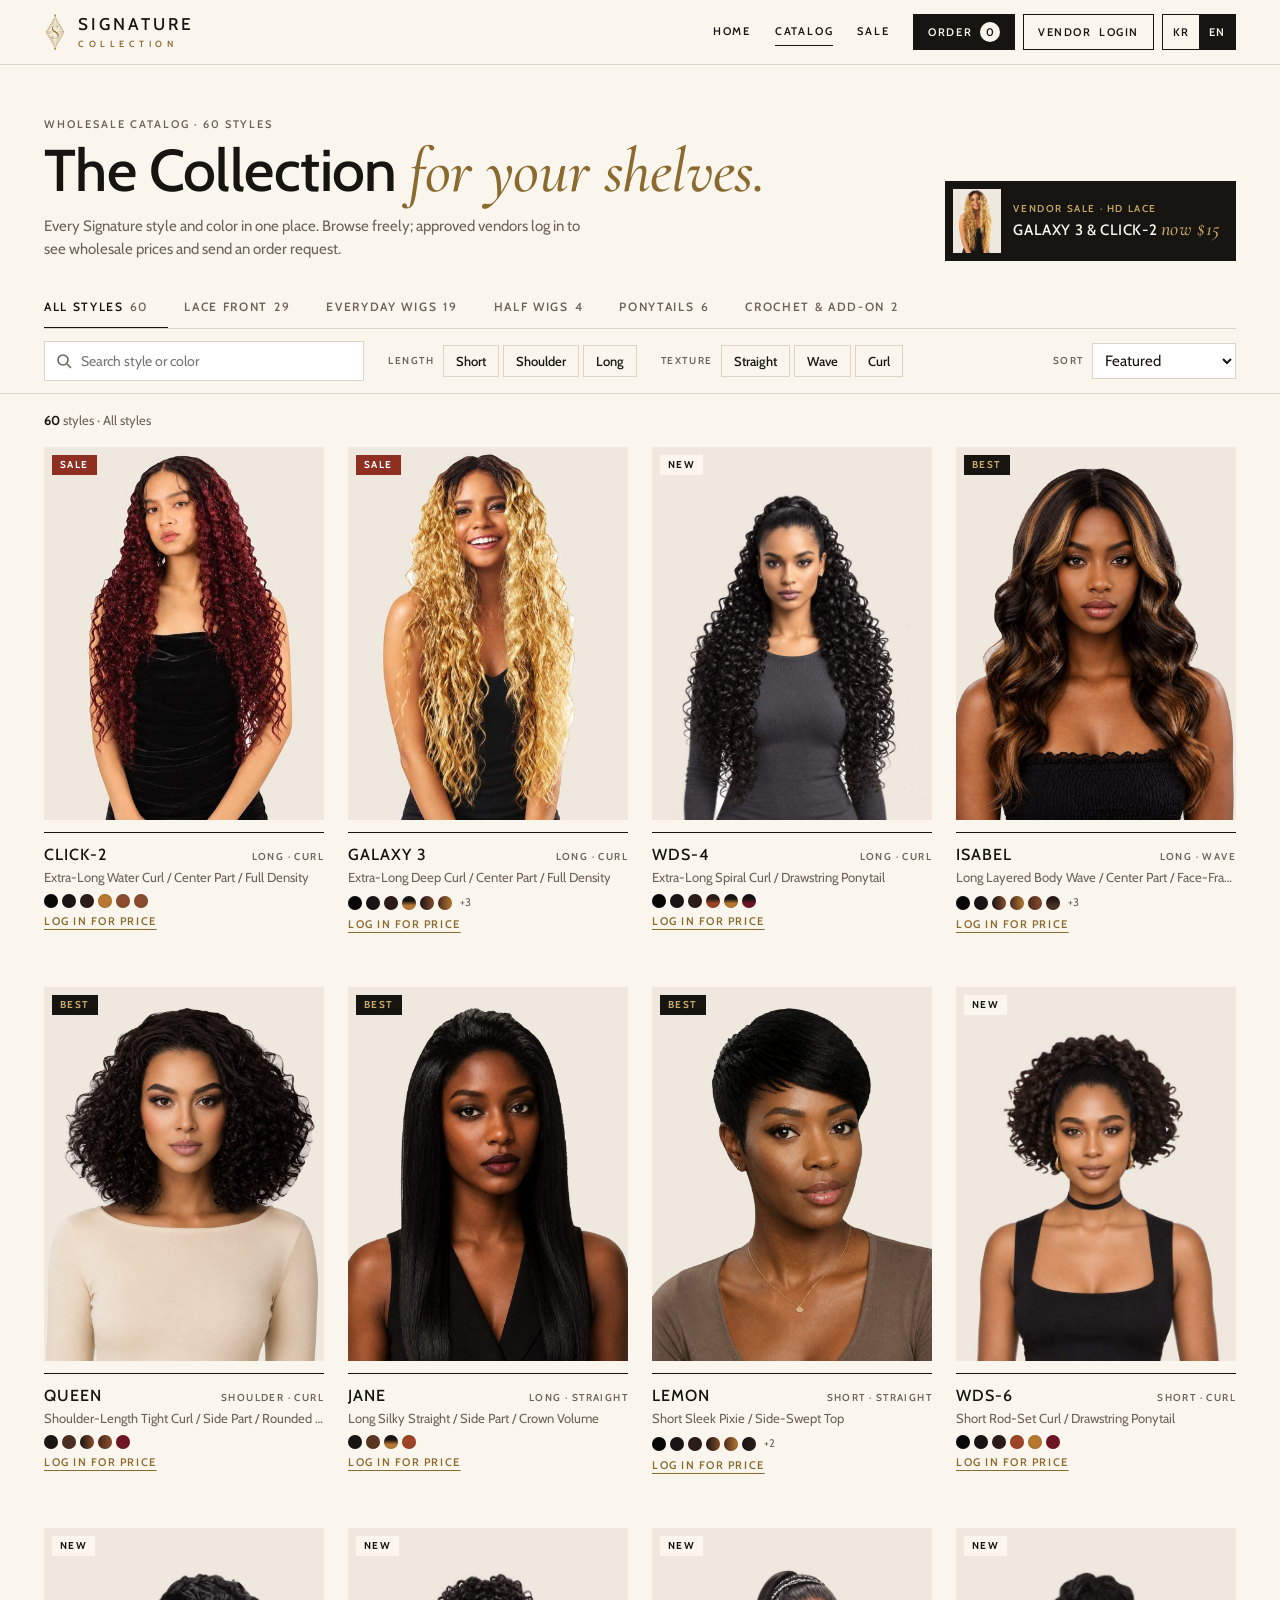
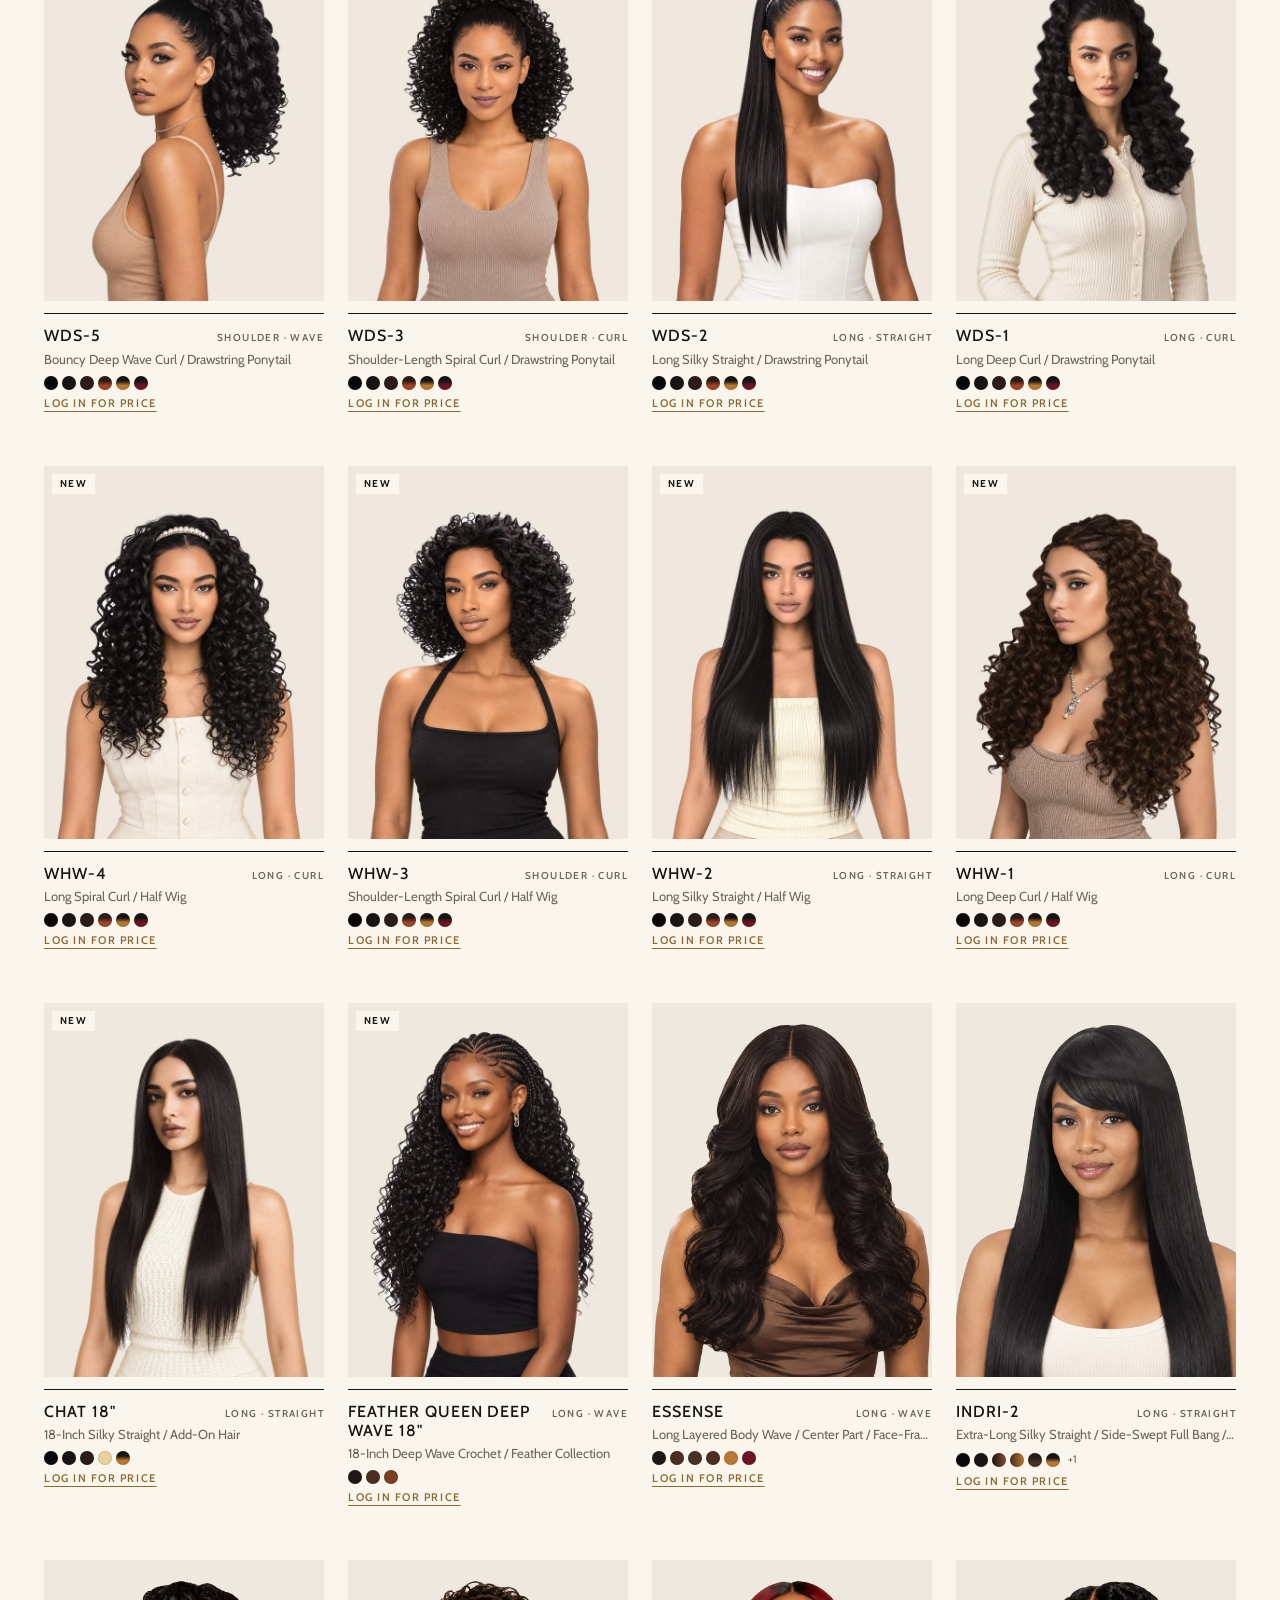
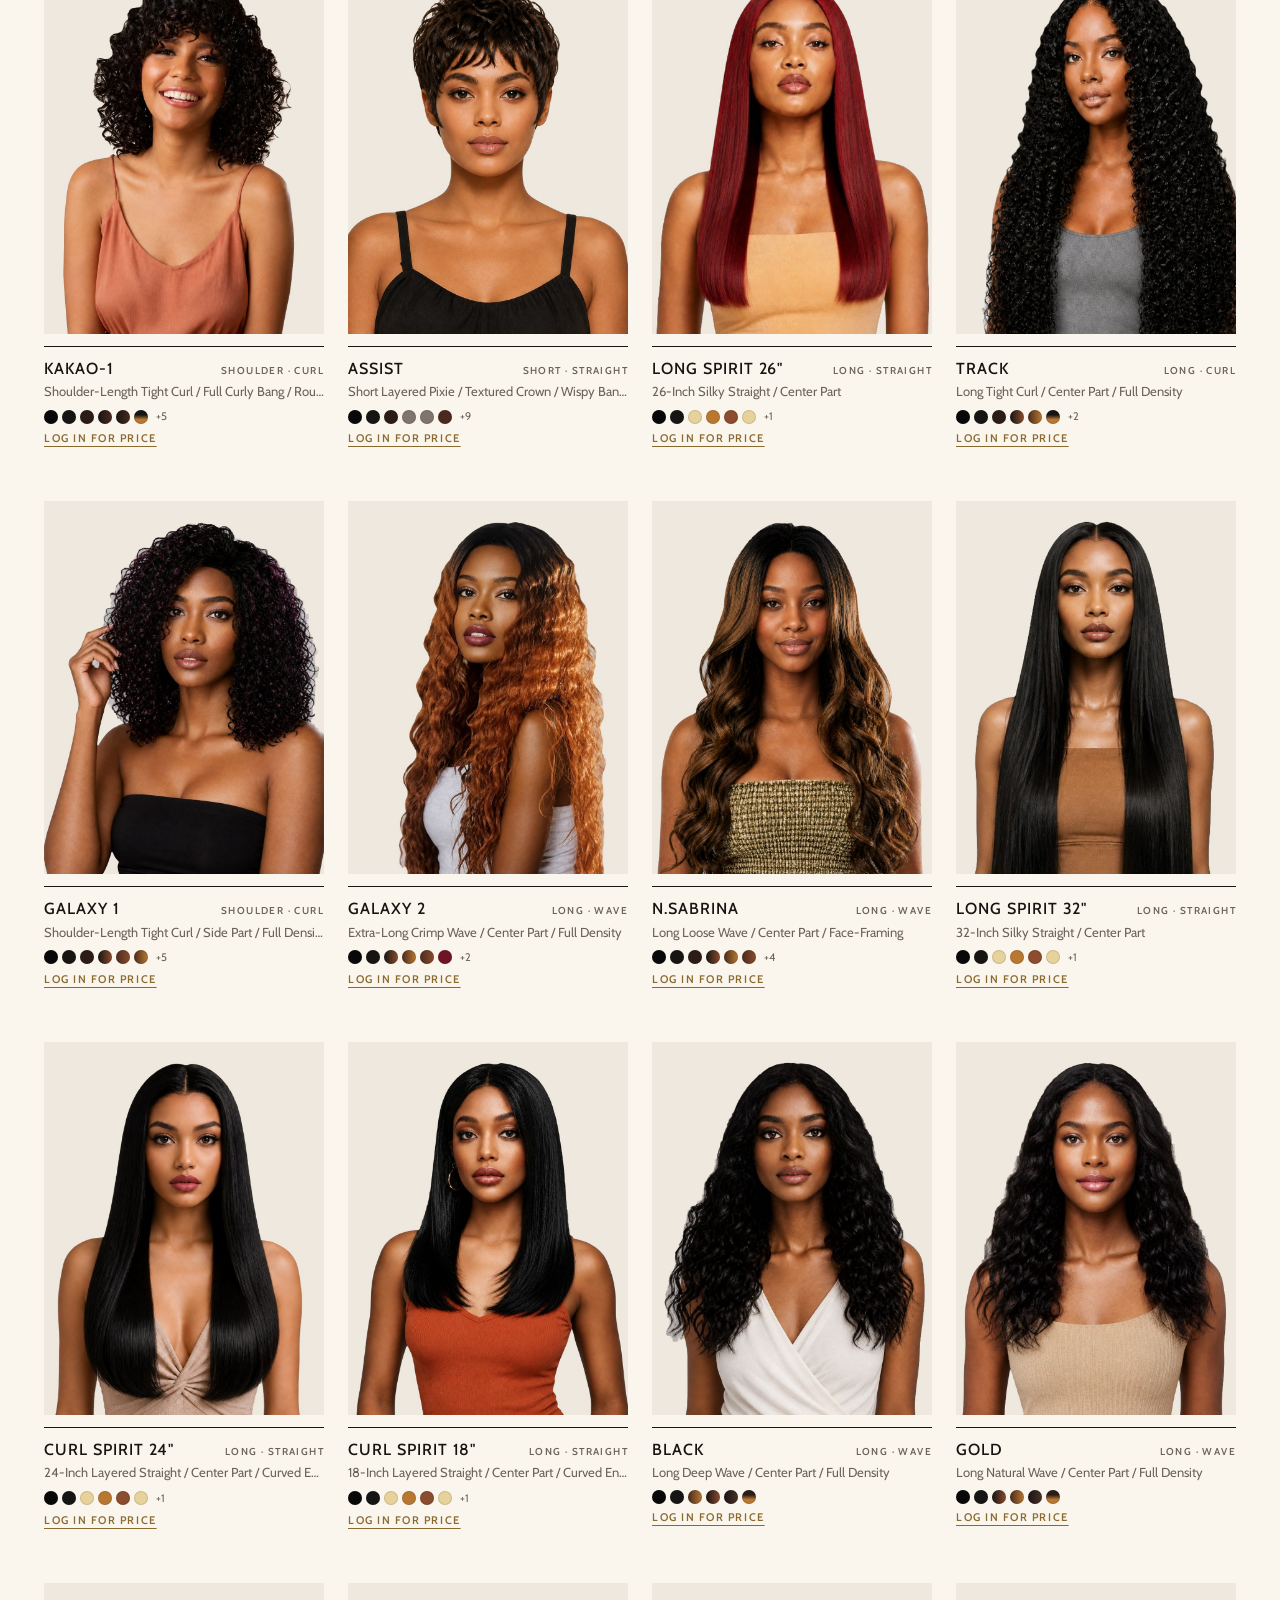
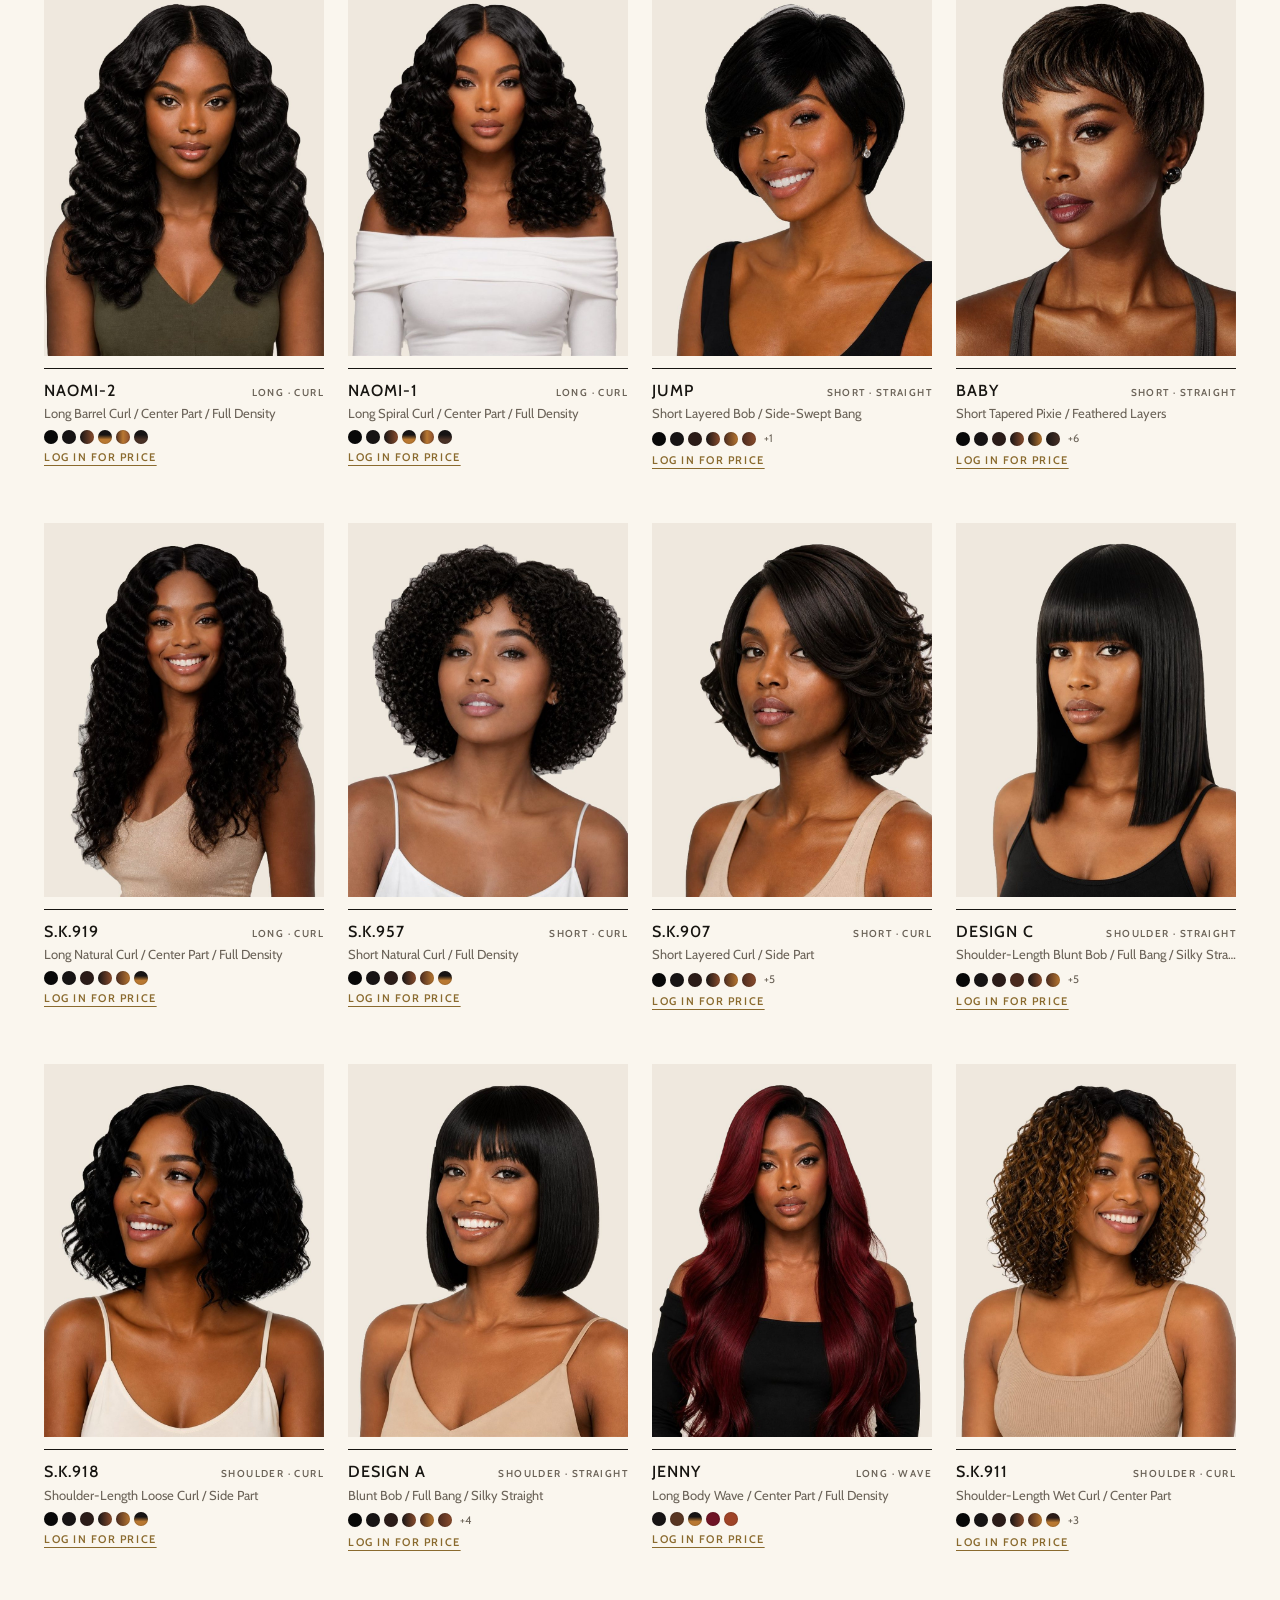
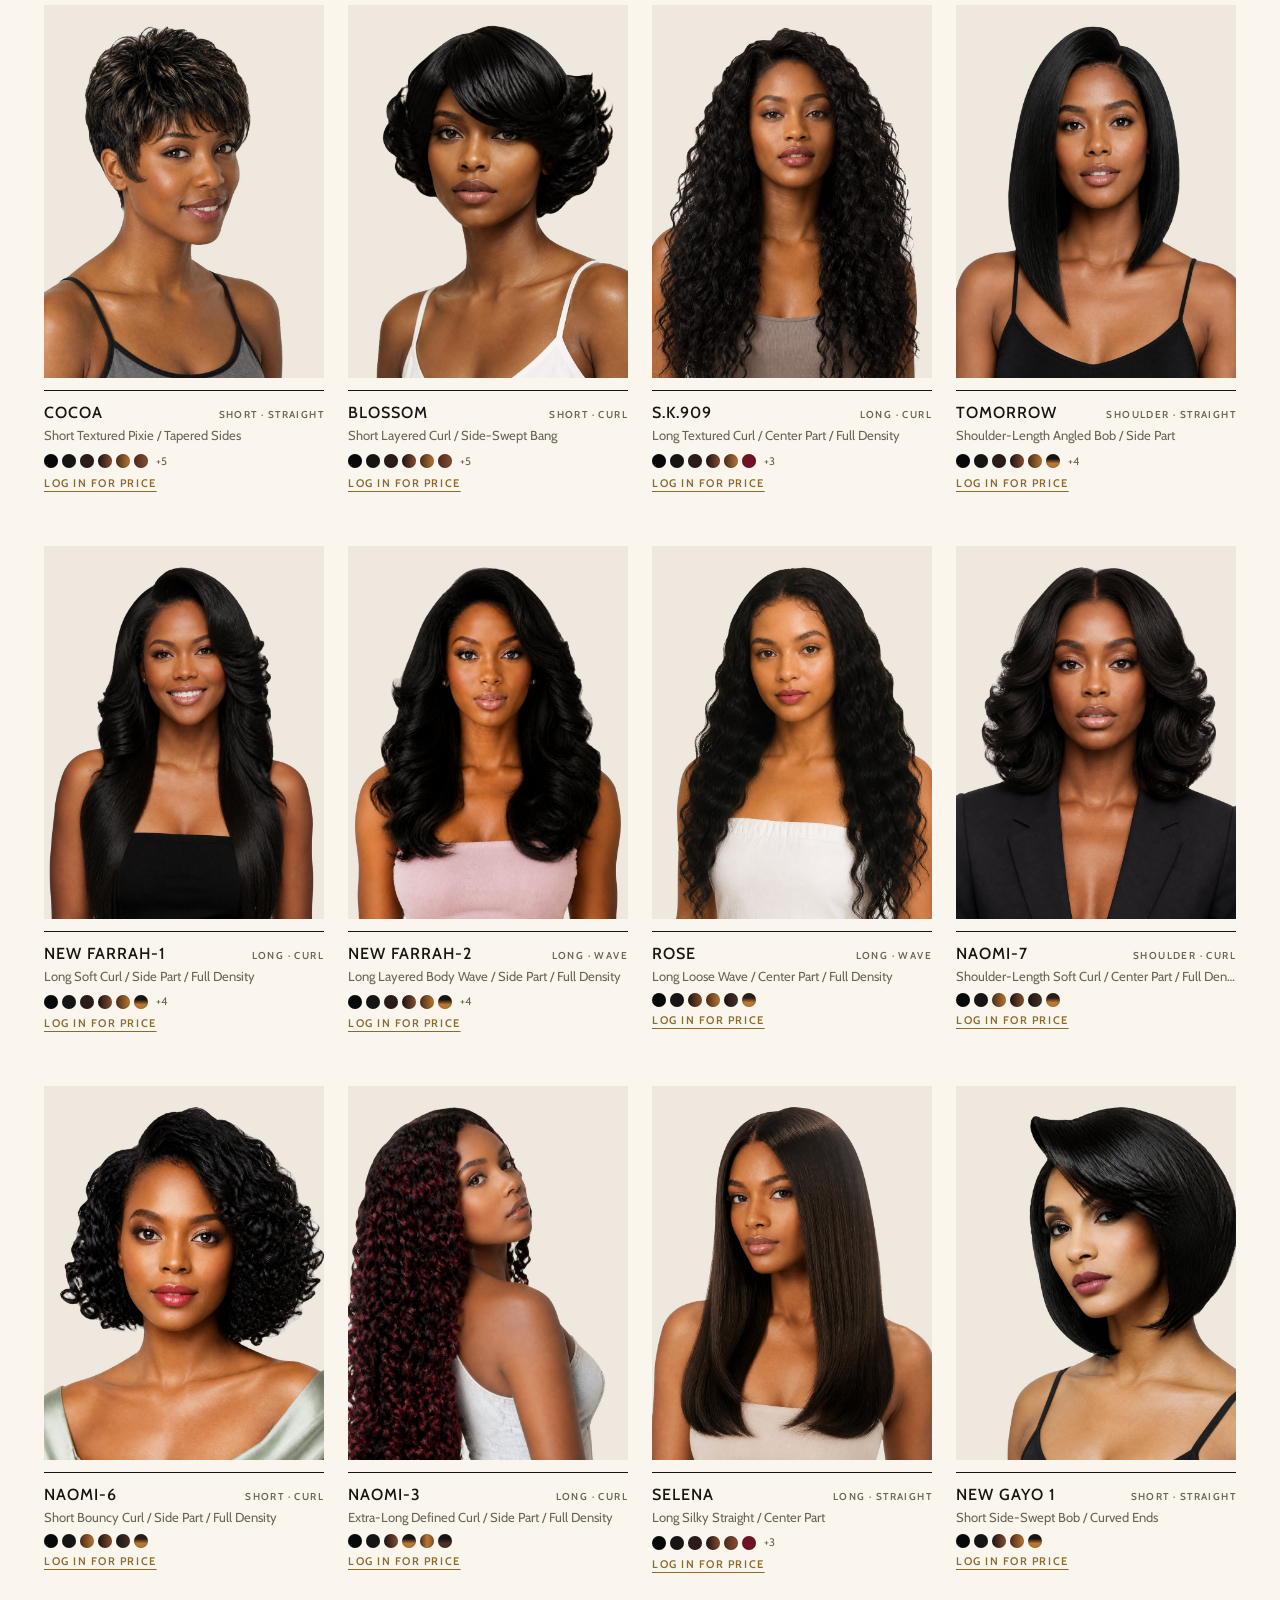
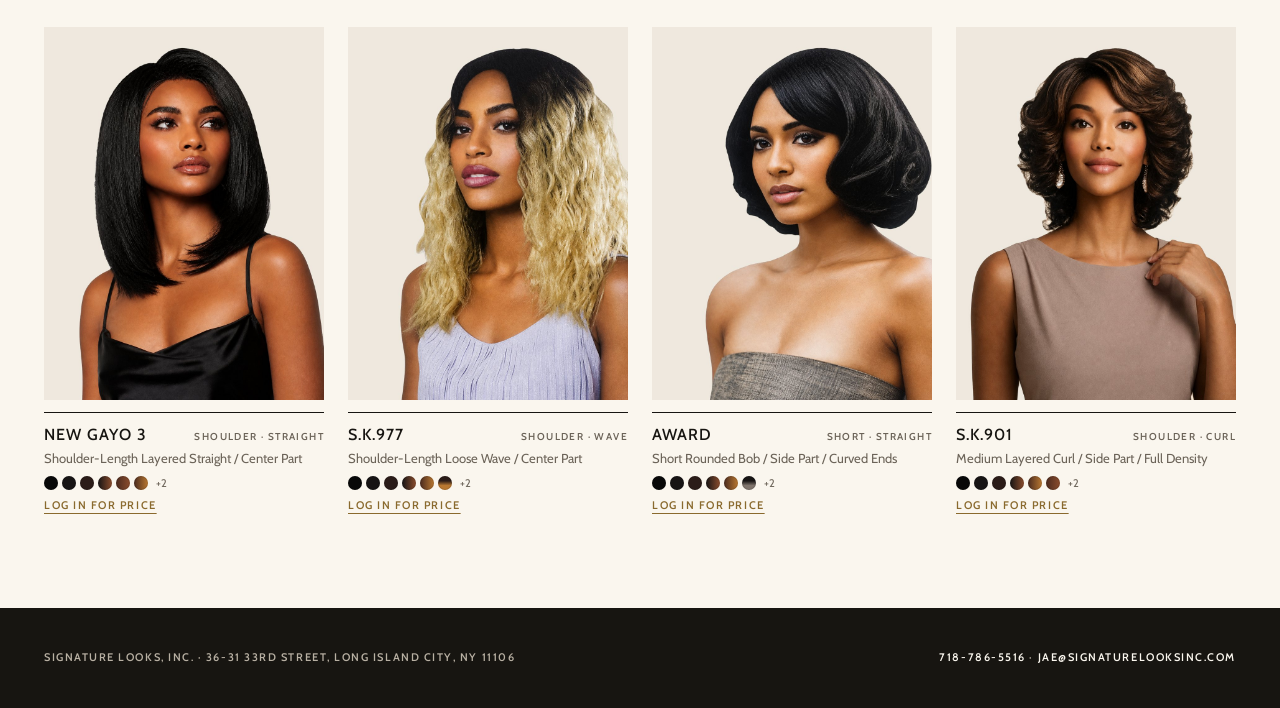
==== commit e9c67a3a: "Site renewal: new catalog (60 styles, ponytail tab), season report, November picks" ====
--- a/signature-catalog-vendor.html
+++ b/signature-catalog-vendor.html
@@ -1,185 +1,514 @@
-<!doctype html><html lang="en"><head><meta charset="utf-8"><meta name="viewport" content="width=device-width,initial-scale=1,viewport-fit=cover"><meta name="theme-color" content="#faf6ee"><link rel="preconnect" href="https://fonts.googleapis.com"><link rel="preconnect" href="https://fonts.gstatic.com" crossorigin><link rel="stylesheet" href="https://fonts.googleapis.com/css2?family=Cabin:wght@400;500;600&family=Cormorant+Garamond:ital,wght@1,500&display=swap"><title>Signature Looks Wholesale Wig Catalog | Signature Collection New York</title><meta name="description" content="Signature Looks, Inc. wholesale wig catalog for beauty supply retailers — Signature Collection classic, lace, curly, straight, short, and long synthetic styles with available colors."><meta name="robots" content="index,follow,max-image-preview:large"><link rel="canonical" href="https://signature-collection-ny.github.io/signature-catalog-vendor.html"><meta property="og:type" content="website"><meta property="og:site_name" content="Signature Collection"><meta property="og:title" content="Signature Looks Wholesale Wig Catalog | Signature Collection New York"><meta property="og:description" content="Explore Signature Collection wig styles, product details, and available colors for beauty supply retailers."><meta property="og:url" content="https://signature-collection-ny.github.io/signature-catalog-vendor.html"><meta property="og:image" content="https://signature-collection-ny.github.io/46-essense-approved.jpg"><meta name="twitter:card" content="summary_large_image"><script type="application/ld+json">{"@context":"https://schema.org","@type":"CollectionPage","name":"Signature Collection Wholesale Wig Catalog","url":"https://signature-collection-ny.github.io/signature-catalog-vendor.html","description":"Wholesale wig catalog for beauty supply retailers with classic, lace, curly, straight, short, and long Signature Collection styles.","isPartOf":{"@type":"WebSite","name":"Signature Collection","url":"https://signature-collection-ny.github.io/"},"provider":{"@type":"Organization","name":"Signature Collection","legalName":"Signature Looks, Inc.","url":"https://signature-collection-ny.github.io/"}}</script><link rel="icon" href="signature-official-logo.jpg" type="image/jpeg"><style>
-:root{--ink:#111;--paper:#fafafa;--soft:#f1f1ef;--line:#d8d8d4;--gold:#9b7a45}*{box-sizing:border-box}html{scroll-behavior:smooth}body{margin:0;background:var(--paper);color:var(--ink);font-family:Arial,"Noto Sans KR",sans-serif}.head{position:sticky;top:0;z-index:10;background:#fafafaf2;backdrop-filter:blur(18px);border-bottom:1px solid var(--line)}.bar{height:64px;padding:0 18px;display:flex;align-items:center;justify-content:space-between}.logo{font-family:Didot,"Times New Roman",serif;font-size:22px;letter-spacing:.14em}.logo small{display:block;font:7px Arial;letter-spacing:.42em;text-align:center;margin-top:2px}.langs{display:flex;border:1px solid #bbb}.langs button{border:0;background:transparent;padding:8px 10px;font-size:10px;letter-spacing:.12em}.langs button.on{background:#111;color:#fff}.intro{padding:46px 20px 28px;border-bottom:1px solid var(--line)}.eyebrow{font-size:9px;letter-spacing:.26em;color:var(--gold)}h1{font:400 43px/.98 Didot,"Times New Roman",serif;letter-spacing:-.035em;margin:12px 0 15px}.intro p{font-size:13px;line-height:1.75;color:#555;margin:0;max-width:560px}.controls{position:sticky;top:64px;z-index:9;background:#fafafaf5;padding:10px 12px;border-bottom:1px solid var(--line)}.search{width:100%;height:44px;border:1px solid #bbb;background:white;padding:0 14px;font-size:14px;border-radius:0}.filters{display:flex;gap:6px;overflow:auto;padding-top:8px;scrollbar-width:none}.filters button{white-space:nowrap;border:1px solid #bbb;background:white;padding:8px 11px;font-size:9px;letter-spacing:.1em}.filters button.on{background:#111;color:#fff;border-color:#111}.count{padding:16px 16px 5px;font-size:9px;letter-spacing:.18em;color:#777}.grid{padding:8px 10px 50px;display:grid;grid-template-columns:1fr;gap:16px}.card{background:white;border:1px solid var(--line)}.photo{aspect-ratio:4/5;background:#eee;overflow:hidden}.photo img{width:100%;height:100%;object-fit:cover;object-position:center top;display:block}.meta{padding:17px 16px 19px}.line1{display:flex;justify-content:space-between;gap:10px;align-items:flex-start}.category{font-size:8px;letter-spacing:.2em;color:var(--gold)}.num{font-size:8px;color:#888}.name{font:400 31px/1 Didot,"Times New Roman",serif;margin:8px 0 13px}.info{font-size:10px;color:#666;line-height:1.55}.chips{display:flex;gap:5px;flex-wrap:wrap;margin-top:11px}.chip{border:1px solid #ccc;padding:5px 7px;font-size:9px}.more{width:100%;margin-top:15px;height:40px;border:1px solid #111;background:#111;color:#fff;font-size:9px;letter-spacing:.16em}.drawer{position:fixed;inset:0;z-index:30;background:#0008;display:none;align-items:flex-end}.drawer.show{display:flex}.sheet{width:100%;max-height:92vh;overflow:auto;background:#fafafa}.heroimg{height:54vh;background:#eee}.heroimg img{width:100%;height:100%;object-fit:contain}.details{padding:24px 18px 38px;position:relative}.close{position:absolute;right:14px;top:14px;width:38px;height:38px;border:1px solid #999;background:#fafafa;font-size:20px}.details h2{font:400 40px/1 Didot,"Times New Roman",serif;margin:7px 45px 20px 0}.row{padding:13px 0;border-top:1px solid var(--line)}.label{font-size:8px;letter-spacing:.16em;color:#777;margin-bottom:8px}.source{width:100%;margin-top:12px;border:1px solid #aaa;background:transparent;height:42px;font-size:9px;letter-spacing:.12em}.footer{padding:36px 20px;background:#111;color:#bbb;text-align:center;font-size:9px;line-height:1.8;letter-spacing:.08em}@media(min-width:700px){.grid{grid-template-columns:repeat(2,1fr);padding:16px}.intro{padding-left:5vw}.sheet{width:min(620px,100%);margin:auto}.drawer{align-items:center}.photo{aspect-ratio:3/4}}@media(min-width:1100px){.grid{grid-template-columns:repeat(4,1fr);max-width:1500px;margin:auto}.count{max-width:1500px;margin:auto}.intro{padding-left:max(5vw,calc((100vw - 1500px)/2))}}
-.head{background:#f7f3ebf2;border-bottom:1px solid #c9bea9}.bar{height:72px}.logo{width:auto;height:auto;background:none;color:#111;font-family:Georgia,'Times New Roman',serif;font-size:22px;font-weight:400;letter-spacing:.18em;line-height:1}.logo small{display:block;font:6px Arial,sans-serif;letter-spacing:.5em;text-align:center;margin-top:7px}.langs{border-color:#8d806d}.langs button.on{background:#171511;color:#fff}.filters,.category{display:none!important}.line1{justify-content:flex-end!important}.chip.hair-swatch{display:inline-flex;align-items:center;gap:6px;background:#fff;padding:4px 7px 4px 4px}.chip.hair-swatch:before{content:'';width:22px;height:22px;display:block;background:var(--hair);border:1px solid #aaa;box-shadow:inset 0 0 0 1px #ffffff55}.details .chip.hair-swatch:before{width:30px;height:30px}.industry-desc{margin-top:8px;color:#555;font-size:11px;line-height:1.5}.product-desc{margin:-8px 45px 20px 0;color:#555;font-size:13px;line-height:1.6}</style><style>.brand-logo{display:block;width:190px;max-width:58vw;height:48px;object-fit:contain;object-position:left center}.cover-official-logo{display:block;width:min(760px,88vw);height:auto;margin:0 auto}.cover-mark{width:100%}@media(max-width:420px){.brand-logo{width:150px;height:40px}.cover-official-logo{width:92vw}}</style></head><body><header class="head"><div class="bar"><img class="brand-logo" src="signature-official-logo.jpg" alt="Signature Collection"><div class="langs"><button id="ko">KR</button><button id="en">EN</button></div></div></header><section class="intro"><div class="eyebrow" data-i="curated"></div><h1 data-i="title"></h1><p data-i="desc"></p></section><section class="controls"><input id="q" class="search"><div id="filters" class="filters"></div></section><div id="count" class="count"></div><main id="grid" class="grid"></main><div id="drawer" class="drawer"><div id="sheet" class="sheet"></div></div><footer class="footer"><div>SIGNATURE COLLECTION</div><div data-i="footer"></div></footer><script>
-const DATA=[{"id":46,"name":"ESSENSE","category":"LACE","model":"46-essense-approved.jpg","reference":"46-essense-source.jpg","colors":["NATURAL DARK","NATURAL BROWN","CHESNUT BROWN","MOCHA BROWN","CARAMEL BROWN","WINE RED"],"shown":"MOCHA BROWN","features":["Glueless Lace","HD Lace","New Part","100% Premium Fiber","Heat Safe 350-400°F"],"description":"Long Layered Body Wave / Center Part / Face-Framing"},{"id":45,"name":"INDRI-2","category":"CLASSIC","model":"45-indri-2-approved.jpg","reference":"45-indri-2-approved.jpg","colors":["1","1B","F1B/30","F4/27","2T1B/118'J","TT1B/27ND","TT4/613"],"shown":"1","features":["Breathable Thinnest Weft","Kanekalon","Toyokalon"],"description":"Extra-Long Silky Straight / Side-Swept Full Bang / Blunt Ends"},{"id":44,"name":"QUEEN","category":"LACE","model":"44-queen-approved.png","reference":"44-queen-source.jpg","colors":["NATURAL DARK","NATURAL BROWN","NF1B/30","NF4/30","N.RED"],"shown":"NATURAL DARK","features":["Glueless Lace","HD Lace","New Part","100% Premium Fiber","Heat Safe 350-400°F"],"description":"Shoulder-Length Tight Curl / Side Part / Rounded Volume"},{"id":40,"name":"TRACK","category":"LACE","model":"40-track-approved.jpg","reference":"40-track-source.jpg","colors":["1","1B","2","F1B/30","F4/27","TT1B/27ND","RED","TTN2/7019"],"shown":"","features":["Glueless","Ear-to-Ear","Baby Hair"],"description":"Long Tight Curl  / Center Part  / Full Density"},{"id":39,"name":"GALAXY 1","category":"SIGNATURE","model":"39-galaxy-1-approved.jpg","reference":"39-galaxy-1-source.jpg","colors":["1","1B","2","F1B/30","F4/30","F4/27","TT1B/27ND","TT1B/118","HL1B/WINE","TT1B/27NE","TT4/BLONDE"],"shown":"HL1B/WINE","features":["Glueless"],"description":"Shoulder-Length Tight Curl  / Side Part  / Full Density"},{"id":38,"name":"GALAXY 2","category":"SIGNATURE","model":"38-galaxy-2-approved.jpg","reference":"38-galaxy-2-source.jpg","colors":["1","1B","F1B/30","F4/27","F4/30","99J","TT1B/118","TT1B/27ND"],"shown":"","features":["Glueless"],"description":"Extra-Long Crimp Wave  / Center Part  / Full Density"},{"id":12,"name":"NEW FARRAH-2","category":"SIGNATURE","model":"12-new-farrah-2-approved.png","reference":"12-new-farrah-2-source.jpg","colors":["1","1B","2","F1B/30","F4/27","TT1B/27ND","RED","HCT24/GREEN","HCT24/COPPER","HCT24/ASHLEY BLONDE"],"shown":"","features":["Glueless","13x4 Lace"],"description":"Long Layered Body Wave  / Side Part  / Full Density"},{"id":13,"name":"NEW FARRAH-1","category":"SIGNATURE","model":"13-new-farrah-1-approved.png","reference":"13-new-farrah-1-source.jpg","colors":["1","1B","2","F1B/30","F4/27","TT1B/27ND","RED","HCT24/GREEN","HCT24/COPPER","HCT24/ASHLEY BLONDE"],"shown":"","features":["Glueless","13x4 Lace"],"description":"Long Soft Curl  / Side Part  / Full Density"},{"id":36,"name":"ISABEL","category":"LACE","model":"36-isabel-approved.jpg","reference":"36-isabel-source.jpg","colors":["1","1B","F1B/30","F4/27","F4/30","2T1B/118","TT1B/27ND","TT1B/WINE","TT4/613"],"shown":"","features":["Glueless"],"description":"Long Layered Body Wave  / Center Part  / Face-Framing"},{"id":37,"name":"N.SABRINA","category":"LACE","model":"37-n-sabrina-approved.jpg","reference":"37-n-sabrina-source.jpg","colors":["1","1B","2","F1B/30","F4/27","F4/30","613","99J","TT1B/27ND","TT1B/118J"],"shown":"TT1B/27ND","features":["Glueless","13x4 Lace"],"description":"Long Loose Wave  / Center Part  / Face-Framing"},{"id":35,"name":"LONG SPIRIT 32\"","category":"SPIRIT","model":"35-long-spirit-32in-approved.jpg","reference":"35-long-spirit-32in-source.jpg","colors":["1","1B","613","M CARAMEL","M HAZEL","M BLONDE","RED"],"shown":"","features":["Glueless","13x6 Lace","Ear-to-Ear","Baby Hair"],"description":"32-Inch Silky Straight  / Center Part"},{"id":41,"name":"LONG SPIRIT 26\"","category":"SPIRIT","model":"41-long-spirit-26in-approved.jpg","reference":"41-long-spirit-26in-source.jpg","colors":["1","1B","613","M CARAMEL","M HAZEL","M BLONDE","RED"],"shown":"","features":["Glueless","13x6 Lace","Ear-to-Ear","Baby Hair"],"description":"26-Inch Silky Straight  / Center Part"},{"id":34,"name":"CURL SPIRIT 24\"","category":"SPIRIT","model":"34-curl-spirit-24in-approved-v2.jpg","reference":"34-curl-spirit-24in-source.jpg","colors":["1","1B","613","M CARAMEL","M HAZEL","M BLONDE","RED"],"shown":"","features":["Glueless","13x6 Lace","Ear-to-Ear","Baby Hair"],"description":"24-Inch Layered Straight  / Center Part  / Curved Ends"},{"id":33,"name":"CURL SPIRIT 18\"","category":"SPIRIT","model":"33-curl-spirit-18in-approved-v2.jpg","reference":"33-curl-spirit-18in-source.jpg","colors":["1","1B","613","M CARAMEL","M HAZEL","M BLONDE","RED"],"shown":"","features":["Glueless","13x6 Lace","Ear-to-Ear","Baby Hair"],"description":"18-Inch Layered Straight  / Center Part  / Curved Ends"},{"id":31,"name":"GOLD","category":"LACE","model":"31-gold-approved.jpg","reference":"31-gold-source.jpg","colors":["1","1B","F1B/30","F4/27","F1B/BG","TT2/27ND"],"shown":"","features":["Glueless","13x6 Lace","Ear-to-Ear","Baby Hair"],"description":"Long Natural Wave  / Center Part  / Full Density"},{"id":32,"name":"BLACK","category":"LACE","model":"32-black-approved.jpg","reference":"32-black-source.jpg","colors":["1","1B","F4/27","F1B/30","F1B/BG","TT2/27ND"],"shown":"","features":["Glueless","13x6 Lace","Ear-to-Ear","Baby Hair"],"description":"Long Deep Wave  / Center Part  / Full Density"},{"id":29,"name":"NAOMI-1","category":"SIGNATURE","model":"29-naomi-1-approved.jpg","reference":"29-naomi-1-source.jpg","colors":["1","1B","F1B/30","T1B/27ND","P4/27/30A","T1B/118J"],"shown":"","features":["Glueless","HD Lace"],"description":"Long Spiral Curl  / Center Part  / Full Density"},{"id":30,"name":"NAOMI-2","category":"SIGNATURE","model":"30-naomi-2-approved.jpg","reference":"30-naomi-2-source.jpg","colors":["1","1B","F1B/30","T1B/27ND","P4/27/30A","T1B/118J"],"shown":"","features":["Glueless","HD Lace"],"description":"Long Barrel Curl  / Center Part  / Full Density"},{"id":7,"name":"NAOMI-3","category":"SIGNATURE","model":"07-naomi-3-approved.png","reference":"07-naomi-3-source.jpg","colors":["1","1B","F1B/30","T1B/27ND","P4/27/30A","T1B/118J"],"shown":"T1B/118","features":["Glueless","HD Lace"],"description":"Extra-Long Defined Curl  / Side Part  / Full Density"},{"id":8,"name":"NAOMI-6","category":"SIGNATURE","model":"08-naomi-6-approved.png","reference":"08-naomi-6-source.jpg","colors":["1","1B","F4/27","F1B/30","F1B/BG","TT2/27ND"],"shown":"","features":["Glueless","HD Lace"],"description":"Short Bouncy Curl  / Side Part  / Full Density"},{"id":9,"name":"NAOMI-7","category":"SIGNATURE","model":"09-naomi-7-approved.png","reference":"09-naomi-7-source.jpg","colors":["1","1B","F4/27","F1B/30","F1B/BG","TT2/27ND"],"shown":"","features":["Glueless","HD Lace"],"description":"Shoulder-Length Soft Curl  / Center Part  / Full Density"},{"id":6,"name":"SELENA","category":"LACE","model":"06-selena-approved.png","reference":"06-selena-source.jpg","colors":["1","1B","2","F1B/30","F4/30","99J","TP1B/BURG/RED","TT1B/639","TT2/27ND"],"shown":"","features":["Glueless","Ear-to-Ear","Baby Hair"],"description":"Long Silky Straight  / Center Part"},{"id":19,"name":"JENNY","category":"LACE","model":"19-jenny-approved.jpg","reference":"19-jenny-source.jpg","colors":["1B","3","TT1B/27ND","SPICY BURGUNDY","DARK COPPER"],"shown":"SPICY BURGUNDY","features":["Glueless","13x4 Lace","Ear-to-Ear","Baby Hair"],"description":"Long Body Wave  / Center Part  / Full Density"},{"id":20,"name":"JANE","category":"LACE","model":"20-jane-approved.jpg","reference":"20-jane-source.jpg","colors":["1B","3","TT1B/27ND","DARK COPPER"],"shown":"1B","features":["Glueless","13x6 Lace","Ear-to-Ear","Baby Hair"],"description":"Long Silky Straight  / Side Part  / Crown Volume"},{"id":1,"name":"S.K.901","category":"CLASSIC","model":"01-s-k-901-cleaned.png","reference":"01-s-k-901-source.jpg","colors":["1","1B","2","F1B/30","F4/27","F4/30","99J","TT1B/27ND"],"shown":"","features":["Heat-Friendly Synthetic Fiber"],"description":"Medium Layered Curl  / Side Part  / Full Density"},{"id":2,"name":"AWARD","category":"CLASSIC","model":"02-award-approved.png","reference":"02-award-source.jpg","colors":["1","1B","2","F1B/30","F4/27","TT1B/3T51","TT2/27ND","TT2/1010"],"shown":"","features":["Heat-Friendly Synthetic Fiber"],"description":"Short Rounded Bob  / Side Part  / Curved Ends"},{"id":3,"name":"S.K.977","category":"CLASSIC","model":"03-s-k-977-approved.png","reference":"03-s-k-977-source.jpg","colors":["1","1B","2","F1B/30","F4/27","2T2/2730","2T3/607","2T3/8005"],"shown":"2T3/8005","features":["Heat-Friendly Synthetic Fiber"],"description":"Shoulder-Length Loose Wave  / Center Part"},{"id":4,"name":"NEW GAYO 3","category":"SIGNATURE","model":"04-new-gayo-3-approved.png","reference":"04-new-gayo-3-source.jpg","colors":["1","1B","2","F1B/30","F4/30","F4/27","TT1B/27ND","TT1B/118"],"shown":"1B","features":["Glueless","13x4 Lace"],"description":"Shoulder-Length Layered Straight  / Center Part"},{"id":5,"name":"NEW GAYO 1","category":"SIGNATURE","model":"05-new-gayo-1-approved.png","reference":"05-new-gayo-1-source.jpg","colors":["1","1B","F1B/30","F4/27","TT1B/27ND"],"shown":"","features":["Glueless","13x4 Lace"],"description":"Short Side-Swept Bob  / Curved Ends"},{"id":10,"name":"ROSE","category":"LACE","model":"10-rose-approved.png","reference":"10-rose-source.jpg","colors":["1","1B","F1B/30","F4/27","F1B/BG","TT2/27ND"],"shown":"","features":["Glueless","13x6 Lace","Ear-to-Ear","Baby Hair"],"description":"Long Loose Wave  / Center Part  / Full Density"},{"id":11,"name":"LEMON","category":"CLASSIC","model":"11-lemon-approved.png","reference":"11-lemon-source.jpg","colors":["1","1B","2","F1B/30","F4/27","F1B/25","TT2/27ND","COPPER RED"],"shown":"","features":["Heat-Friendly Synthetic Fiber"],"description":"Short Sleek Pixie  / Side-Swept Top"},{"id":14,"name":"TOMORROW","category":"LACE","model":"14-tomorrow-approved.png","reference":"14-tomorrow-source.jpg","colors":["1","1B","2","F1B/30","F4/27","TT1B/27ND","RED","HCT24/GREEN","HCT24/COPPER","HCT24/ASHLEY BLONDE"],"shown":"","features":["Glueless","13x4 Lace"],"description":"Shoulder-Length Angled Bob  / Side Part"},{"id":15,"name":"S.K.909","category":"CLASSIC","model":"15-s-k-909-approved.jpg","reference":"15-s-k-909-source.jpg","colors":["1","1B","2","F1B/30","F4/27","99J","TT1B/27ND","TT1B/620","TT1B/789"],"shown":"1B","features":["Heat-Friendly Synthetic Fiber"],"description":"Long Textured Curl  / Center Part  / Full Density"},{"id":16,"name":"BLOSSOM","category":"CLASSIC","model":"16-blossom-approved.jpg","reference":"16-blossom-source.jpg","colors":["1","1B","2","F1B/30","F4/27","F4/30","TT4/30","TT4/707","TT4/710","DAISY","ROSE"],"shown":"","features":["Heat-Friendly Synthetic Fiber"],"description":"Short Layered Curl  / Side-Swept Bang"},{"id":17,"name":"COCOA","category":"CLASSIC","model":"17-cocoa-approved.jpg","reference":"17-cocoa-source.jpg","colors":["1","1B","2","F1B/30","F4/27","F4/30","3T280","3T34\u0027A","3T51","TT4/27","TT4/30"],"shown":"3T34\u0027A","features":["Heat-Friendly Synthetic Fiber"],"description":"Short Textured Pixie  / Tapered Sides"},{"id":18,"name":"S.K.911","category":"CLASSIC","model":"18-s-k-911-approved.jpg","reference":"18-s-k-911-source.jpg","colors":["1","1B","2","F1B/30","F4/27","TT2/27ND","TT1B/118","TT2/COPPER","TT1B/R6001"],"shown":"TT2/27ND","features":["Heat-Friendly Synthetic Fiber"],"description":"Shoulder-Length Wet Curl  / Center Part"},{"id":21,"name":"DESIGN A","category":"CLASSIC","model":"21-design-a-approved.jpg","reference":"21-design-a-source.jpg","colors":["1","1B","2","F1B/30","F4/27","F4/30","99J","M30/27","TT1B/WINE","TT1B/27ND"],"shown":"1B","features":["Heat-Friendly Synthetic Fiber"],"description":"Blunt Bob  / Full Bang  / Silky Straight"},{"id":22,"name":"S.K.918","category":"CLASSIC","model":"22-s-k-918-approved.jpg","reference":"22-s-k-918-source.jpg","colors":["1","1B","2","F1B/30","F4/27","TT1B/27ND"],"shown":"","features":["Heat-Friendly Synthetic Fiber"],"description":"Shoulder-Length Loose Curl  / Side Part"},{"id":23,"name":"DESIGN C","category":"CLASSIC","model":"23-design-c-approved.jpg","reference":"23-design-c-source.jpg","colors":["1","1B","2","4","F1B/30","F4/27","F4/30","613","M30/27","TT1B/WINE","TT27ND"],"shown":"1B","features":["Heat-Friendly Synthetic Fiber"],"description":"Shoulder-Length Blunt Bob  / Full Bang  / Silky Straight"},{"id":24,"name":"S.K.907","category":"CLASSIC","model":"24-s-k-907-approved.jpg","reference":"24-s-k-907-source.jpg","colors":["1","1B","2","F1B/30","F4/27","F4/30","99J","RED6C","TT1B/27ND","TT1B/620","TT1B/789"],"shown":"","features":["Heat-Friendly Synthetic Fiber"],"description":"Short Layered Curl  / Side Part"},{"id":25,"name":"S.K.957","category":"CLASSIC","model":"25-s-k-957-approved.jpg","reference":"25-s-k-957-source.jpg","colors":["1","1B","2","F1B/30","F4/27","TT1B/27ND"],"shown":"","features":["Heat-Friendly Synthetic Fiber"],"description":"Short Natural Curl  / Full Density"},{"id":26,"name":"S.K.919","category":"CLASSIC","model":"26-s-k-919-approved.jpg","reference":"26-s-k-919-source.jpg","colors":["1","1B","2","F1B/30","F4/27","TT1B/27ND"],"shown":"","features":["Heat-Friendly Synthetic Fiber"],"description":"Long Natural Curl  / Center Part  / Full Density"},{"id":27,"name":"BABY","category":"CLASSIC","model":"27-baby-approved.jpg","reference":"27-baby-source.jpg","colors":["1","1B","2","F1B/30","F1B/27","F1B/BG","F4/27","1010","60","3T280","3T34\u0027A","3T51"],"shown":"3T34\u0027A","features":["Heat-Friendly Synthetic Fiber"],"description":"Short Tapered Pixie  / Feathered Layers"},{"id":28,"name":"JUMP","category":"CLASSIC","model":"28-jump-approved.jpg","reference":"28-jump-source.jpg","colors":["1","1B","2","F1B/30","F4/27","F4/30","DAISY"],"shown":"","features":["Heat-Friendly Synthetic Fiber"],"description":"Short Layered Bob  / Side-Swept Bang"}];const T={ko:{curated:'CURATED HAIR COLLECTION',title:'이번 주 인기 스타일',desc:'\uC778\uAE30 \uB808\uC774\uC2A4\uC640 \uC2DC\uADF8\uB2C8\uCC98 \uC2A4\uD0C0\uC77C\uC744 \uBA3C\uC800 \uB9CC\uB098\uBCF4\uC138\uC694. \uBAA8\uB378 \uC0AC\uC9C4\uC744 \uB204\uB974\uBA74 \uC0C9\uC0C1\uACFC \uC81C\uD488 \uD2B9\uC9D5\uC744 \uD655\uC778\uD560 \uC218 \uC788\uC2B5\uB2C8\uB2E4.',search:'\uC2A4\uD0C0\uC77C\uBA85 \uB610\uB294 \uC0C9\uC0C1 \uAC80\uC0C9',all:'\uC804\uCCB4',popular:'\uC778\uAE30\uC21C',available:'\uC0AC\uC6A9 \uAC00\uB2A5 \uC0C9\uC0C1',shown:'\uCC29\uC6A9 \uC0C9\uC0C1',features:'\uC81C\uD488 \uD2B9\uC9D5',detail:'\uC790\uC138\uD788 \uBCF4\uAE30',source:'\uC6D0\uBCF8 \uCE74\uB4DC \uBCF4\uAE30',unspecified:'\uD45C\uAE30 \uC5C6\uC74C',footer:'\uBAA8\uBC14\uC77C\uC6A9 \uB514\uC9C0\uD138 \uCE74\uD0C8\uB85C\uADF8 - \uC2E4\uC81C \uC0C9\uC0C1\uC740 \uD654\uBA74\uC5D0 \uB530\uB77C \uB2E4\uB974\uAC8C \uBCF4\uC77C \uC218 \uC788\uC2B5\uB2C8\uB2E4.'},en:{curated:'CURATED HAIR COLLECTION',title:'This Week\'s Popular Styles',desc:'Discover our most popular lace and signature looks first. Tap any model to view colors and product details.',search:'Search style or color',all:'ALL',popular:'POPULAR FIRST',available:'AVAILABLE COLORS',shown:'SHOWN COLOR',features:'PRODUCT DETAILS',detail:'VIEW DETAILS',source:'VIEW ORIGINAL CARD',unspecified:'NOT SPECIFIED',footer:'Mobile digital catalog - Actual colors may vary by screen.'}};let lang='en',active='ALL';const cats=['ALL',...new Set(DATA.map(x=>x.category))];const $=s=>document.querySelector(s);function tr(k){return T[lang][k]}function ui(){document.documentElement.lang=lang;document.querySelectorAll('[data-i]').forEach(x=>x.textContent=tr(x.dataset.i));$('#q').placeholder=tr('search');$('#ko').classList.toggle('on',lang==='ko');$('#en').classList.toggle('on',lang==='en');filters();render()}function filters(){$('#filters').innerHTML=cats.map(c=>`<button class="${c===active?'on':''}" data-c="${c}">${c==='ALL'?tr('all'):c}</button>`).join('');document.querySelectorAll('#filters button').forEach(b=>b.onclick=()=>{active=b.dataset.c;filters();render()})}function render(){const s=$('#q').value.trim().toLowerCase();const list=DATA.filter(x=>(active==='ALL'||x.category===active)&&[x.name,x.category,x.shown,...x.colors,...x.features].join(' ').toLowerCase().includes(s));$('#count').textContent=`${tr('popular')} - ${list.length} STYLES`;$('#grid').innerHTML=list.map((x,i)=>`<article class="card"><div class="photo"><img src="${x.model}" loading="lazy" alt="${x.name}" onerror="this.closest('.photo').style.display='none'"></div><div class="meta"><div class="line1"><div class="category">${x.category}</div><div class="num">LOOK ${String(i+1).padStart(2,'0')}</div></div><div class="name">${x.name}</div><div class="info">${x.shown?`${tr('shown')}: ${x.shown}`:`${x.colors.length} ${tr('available')}`}</div><div class="chips">${x.colors.slice(0,6).map(c=>`<span class="chip">${c}</span>`).join('')}${x.colors.length>6?`<span class="chip">+${x.colors.length-6}</span>`:''}</div><button class="more" data-id="${x.id}">${tr('detail')}</button></div></article>`).join('');document.querySelectorAll('.more').forEach(b=>b.onclick=()=>openItem(+b.dataset.id))}function openItem(id){const x=DATA.find(v=>v.id===id);$('#sheet').innerHTML=`<div class="heroimg"><img src="${x.model}" alt="${x.name}"></div><div class="details"><button class="close">X</button><div class="category">${x.category}</div><h2>${x.name}</h2><div class="row"><div class="label">${tr('available')}</div><div class="chips">${x.colors.map(c=>`<span class="chip">${c}</span>`).join('')}</div></div><div class="row"><div class="label">${tr('shown')}</div><div>${x.shown||tr('unspecified')}</div></div><div class="row"><div class="label">${tr('features')}</div><div class="chips">${x.features.map(f=>`<span class="chip">${f}</span>`).join('')}</div></div><button class="source" id="source">${tr('source')}</button></div>`;$('#drawer').classList.add('show');$('.close').onclick=()=>$('#drawer').classList.remove('show');$('#source').onclick=()=>$('.heroimg img').src=x.reference}$('#drawer').onclick=e=>{if(e.target.id==='drawer')$('#drawer').classList.remove('show')};$('#q').oninput=render;$('#ko').onclick=()=>{lang='ko';ui()};$('#en').onclick=()=>{lang='en';ui()};ui();
-</script><script>
-DATA.unshift({"id":42,"name":"ASSIST","category":"CLASSIC","model":"42-assist-approved.jpg","reference":"42-assist-source-card.png","colors":["1","1B","2","1010","3T280","3T34","3T51","DAISY","F1B/30","F4/27","F4/30","TT1B/30","TT1B350","TT4/27","TT4/30"],"shown":"2","features":[],"description":"Short Layered Pixie  / Textured Crown  / Wispy Bangs  / Tapered Sides"});
-DATA.unshift({"id":43,"name":"KAKAO-1","category":"CLASSIC","model":"43-kakao-1-approved.png","reference":"43-kakao-1-source-card.png","colors":["1","1B","2","P1BB/844","P1BB/845","T1B/27ND","T1B/118","F1B/30","F4/27","F4/30","2T4/27"],"shown":"P1BB/845","features":["Breathable Thinnest Weft","Kanekalon","Toyokalon"],"description":"Shoulder-Length Tight Curl  / Full Curly Bang  / Rounded Volume"});
-DATA.unshift({"id":49,"name":"FEATHER QUEEN DEEP WAVE 18\"","category":"CROCHET","model":"49-feather-queen-deep-wave-18in-approved.jpg","reference":"cards/49-feather-queen-deep-wave-18in-approved.jpg","colors":["NATURAL DARK","NATURAL BROWN","NATURAL CINNAMON"],"shown":"NATURAL DARK","features":["Crochet","100% Premium Fiber","Light to Wear","Durable Through Multiple Uses"],"description":"18-Inch Deep Wave Crochet  / Feather Collection"});
-DATA.unshift({"id":50,"name":"CHAT 18\"","category":"CROCHET","model":"50-chat-18in-approved.jpg","reference":"cards/50-chat-18in-approved.jpg","colors":["1","1B","2","613","T1B/27"],"shown":"1B","features":["Professionals Preferred","Synthetic Fiber","No Thermal or Stove Iron"],"description":"18-Inch Silky Straight  / Add-On Hair"});
-DATA.unshift({"id":48,"name":"CLICK-2","category":"LACE","model":"cards/../sale/click-2.jpg","reference":"sale/click-2.jpg","colors":["1","1B","2","TT427","TT430","TTB530"],"shown":"TTB530","features":["HD Lace","Breathable Thinnest Weft","Kanekalon","Toyokalon"],"description":"Extra-Long Water Curl  / Center Part  / Full Density"});
-DATA.unshift({"id":47,"name":"GALAXY 3","category":"LACE","model":"cards/../sale/galaxy-3.jpg","reference":"sale/galaxy-3.jpg","colors":["1","1B","2","TT1B/27ND","F1B/30","F4/27","F4/30","TT1B/118J","99J"],"shown":"","features":["HD Lace","Breathable Thinnest Weft","Kanekalon","Toyokalon"],"description":"Extra-Long Deep Curl  / Center Part  / Full Density"});
-DATA.unshift({"id":51,"name":"WHW-1","category":"HALF WIG","model":"51-whw-1-approved.jpg","reference":"cards/51-whw-1-approved.jpg","colors":["1","1B","2","TT2/DARK COPPER","TT1B/27ND","TT1B/BURG"],"shown":"TT1B/27ND","features":["Half Wig","Professionals Preferred"],"description":"Long Deep Curl  / Half Wig"});
-DATA.unshift({"id":52,"name":"WHW-2","category":"HALF WIG","model":"52-whw-2-approved.jpg","reference":"cards/52-whw-2-approved.jpg","colors":["1","1B","2","TT2/DARK COPPER","TT1B/27ND","TT1B/BURG"],"shown":"1B","features":["Half Wig","Professionals Preferred"],"description":"Long Silky Straight  / Half Wig"});
-DATA.unshift({"id":53,"name":"WHW-3","category":"HALF WIG","model":"53-whw-3-approved.jpg","reference":"cards/53-whw-3-approved.jpg","colors":["1","1B","2","TT2/DARK COPPER","TT1B/27ND","TT1B/BURG"],"shown":"1B","features":["Half Wig","Professionals Preferred"],"description":"Shoulder-Length Spiral Curl  / Half Wig"});
-DATA.unshift({"id":54,"name":"WHW-4","category":"HALF WIG","model":"54-whw-4-approved.jpg","reference":"cards/54-whw-4-approved.jpg","colors":["1","1B","2","TT2/DARK COPPER","TT1B/27ND","TT1B/BURG"],"shown":"1B","features":["Half Wig","Professionals Preferred"],"description":"Long Spiral Curl  / Half Wig"});
-DATA.unshift({"id":55,"name":"WDS-1","category":"PONYTAIL","model":"55-wds-1-approved.jpg","reference":"cards/55-wds-1-approved.jpg","colors":["1","1B","2","TT2/DARK COPPER","TT1B/27ND","TT1B/BURG"],"shown":"1B","features":["Draw String Pony","Professionals Preferred"],"description":"Long Deep Curl  / Drawstring Ponytail"});
-DATA.unshift({"id":56,"name":"WDS-2","category":"PONYTAIL","model":"56-wds-2-approved.jpg","reference":"cards/56-wds-2-approved.jpg","colors":["1","1B","2","TT2/DARK COPPER","TT1B/27ND","TT1B/BURG"],"shown":"1B","features":["Draw String Pony","Professionals Preferred"],"description":"Long Silky Straight  / Drawstring Ponytail"});
-DATA.unshift({"id":57,"name":"WDS-3","category":"PONYTAIL","model":"57-wds-3-approved.jpg","reference":"cards/57-wds-3-approved.jpg","colors":["1","1B","2","TT2/DARK COPPER","TT1B/27ND","TT1B/BURG"],"shown":"1B","features":["Draw String Pony","Professionals Preferred"],"description":"Shoulder-Length Spiral Curl  / Drawstring Ponytail"});
-DATA.unshift({"id":58,"name":"WDS-4","category":"PONYTAIL","model":"58-wds-4-approved.jpg","reference":"cards/58-wds-4-approved.jpg","colors":["1","1B","2","TT2/DARK COPPER","TT1B/27ND","TT1B/BURG"],"shown":"1B","features":["Draw String Pony","Professionals Preferred"],"description":"Extra-Long Spiral Curl  / Drawstring Ponytail"});
-DATA.unshift({"id":59,"name":"WDS-5","category":"PONYTAIL","model":"59-wds-5-approved.jpg","reference":"cards/59-wds-5-approved.jpg","colors":["1","1B","2","TT2/DARK COPPER","TT1B/27ND","TT1B/BURG"],"shown":"1B","features":["Draw String Pony","Professionals Preferred"],"description":"Bouncy Deep Wave Curl  / Drawstring Ponytail"});
-DATA.unshift({"id":60,"name":"WDS-6","category":"PONYTAIL","model":"60-wds-6-approved.jpg","reference":"cards/60-wds-6-approved.jpg","colors":["1","1B","2","DARK COPPER","27ND","BURG"],"shown":"1B","features":["Draw String Pony","Professionals Preferred"],"description":"Short Rod-Set Curl  / Drawstring Ponytail"});
-const nSabrina=DATA.find(item=>item.name==='N.SABRINA');
-if(nSabrina)nSabrina.model='37-n-sabrina-natural-v2.png';
-DATA.sort((a,b)=>a.name.localeCompare(b.name));/* Remove the legacy corrupted Korean label below.
-T.ko.popular='온라인 인기순';
-*/T.ko.popular='\uCEF4\uB809\uC158 \uBCF4\uAE30';
-T.en.popular='EXPLORE THE COLLECTION';
-render();
-</script><script>
-const PRICES={"INDRI-2":"15.95","QUEEN":"22.95","KAKAO-1":"17.95","ASSIST":"15.50","TRACK":"27.95","GALAXY 1":"22.95","GALAXY 2":"24.95","NEW FARRAH-2":"34.95","NEW FARRAH-1":"34.95","ISABEL":"25.95","N.SABRINA":"32.95","LONG SPIRIT 32\"":"35.95","LONG SPIRIT 26\"":"32.95","CURL SPIRIT 24\"":"31.95","CURL SPIRIT 18\"":"29.95","GOLD":"34.95","BLACK":"34.95","NAOMI-1":"24.50","NAOMI-2":"25.50","NAOMI-3":"27.95","NAOMI-6":"24.95","NAOMI-7":"24.95","SELENA":"22.95","JENNY":"34.95","JANE":"34.95","S.K.901":"19.50","AWARD":"18.50","S.K.977":"19.95","NEW GAYO 3":"25.50","NEW GAYO 1":"23.50","ROSE":"34.95","LEMON":"16.95","TOMORROW":"27.95","S.K.909":"18.95","BLOSSOM":"16.95","COCOA":"15.50","S.K.911":"19.95","DESIGN A":"14.95","S.K.918":"19.95","DESIGN C":"14.95","S.K.907":"18.95","S.K.957":"19.95","S.K.919":"20.95","BABY":"13.95","JUMP":"15.25","FEATHER QUEEN DEEP WAVE 18\"":"6.50","CHAT 18\"":"4.75","GALAXY 3":"15.00","CLICK-2":"15.00","WHW-1":"9.95","WHW-2":"9.95","WHW-3":"9.95","WHW-4":"9.95","WDS-1":"6.95","WDS-2":"6.95","WDS-3":"7.75","WDS-4":"7.75","WDS-5":"7.75","WDS-6":"7.75"};
-const VENDOR_SESSION_KEY='signatureVendorPriceAccessV2';
-const VENDOR_CODE_HASH='162f407477b04b5fef91a83e82ccd8b06ed2ae2db5daa62f328a570cc39f6d2a';
-const VENDOR_LOG_ENDPOINT='https://script.google.com/macros/s/AKfycbw0o-dLKV-ZFER6yrSY1leuTjpvG3gvcE-kW3uz_nqFkGtaSsHWhqzBWpV_9eejK5bd/exec';
-const priceStyle=document.createElement('style');priceStyle.textContent='.vendor-price{display:flex;align-items:baseline;gap:8px;margin:0 0 13px;padding:10px 0;border-top:1px solid #ded8ce;border-bottom:1px solid #ded8ce}.vendor-price b{font:700 24px/1 Arial,sans-serif;color:#111}.details .vendor-price{margin:-5px 45px 20px 0;padding:13px 0}.details .vendor-price b{font-size:30px}.account-tools{display:flex;align-items:center;gap:8px}.vendor-auth-btn{height:34px;border:1px solid #171511;background:#171511;color:#fff;padding:0 12px;font-size:8px;letter-spacing:.13em;cursor:pointer}.vendor-auth-btn.logged-in{background:transparent;color:#171511}.price-locked{margin:0 0 13px;padding:10px 0;border-top:1px solid #ded8ce;border-bottom:1px solid #ded8ce}.price-locked button{border:0;background:transparent;padding:0;color:#6c5939;font-size:8px;font-weight:700;letter-spacing:.13em;cursor:pointer}.vendor-gate{position:fixed;inset:0;z-index:80;display:none;align-items:center;justify-content:center;padding:20px;background:#111b;backdrop-filter:blur(8px)}.vendor-gate.show{display:flex}.vendor-gate-card{width:min(410px,100%);background:#f7f3eb;padding:28px 24px 24px;border:1px solid #b99b62;box-shadow:0 24px 80px #0005;position:relative}.vendor-gate-mark{font:400 10px/1 Arial,sans-serif;letter-spacing:.28em;color:#9b7a45;margin-bottom:11px}.vendor-gate-card h2{font:400 34px/1.05 Didot,Times New Roman,serif;margin:0 35px 12px}.vendor-gate-card p{font-size:12px;line-height:1.65;color:#595249;margin:0 0 18px}.vendor-gate-close{position:absolute;right:13px;top:13px;border:0;background:transparent;font-size:22px;cursor:pointer}.vendor-gate label{display:block;font-size:8px;letter-spacing:.14em;margin:12px 0 6px}.vendor-gate input{width:100%;height:44px;border:1px solid #a99e8c;background:#fff;padding:0 12px;font-size:14px}.vendor-gate-submit{width:100%;height:45px;margin-top:16px;border:0;background:#171511;color:#fff;font-size:9px;letter-spacing:.16em;cursor:pointer}.vendor-gate-submit:disabled{opacity:.55;cursor:wait}.vendor-gate-note{font-size:9px!important;line-height:1.5!important;color:#777!important;margin:10px 0 0!important}.vendor-gate-request{display:block;text-align:center;color:#6c5939;font-size:10px;margin-top:15px}.vendor-gate-error{min-height:18px;margin-top:9px;color:#9a2f2f;font-size:10px}@media(max-width:520px){.bar{padding:0 10px}.account-tools{gap:5px}.vendor-auth-btn{padding:0 8px;font-size:7px}.langs button{padding:8px 7px}}';document.head.appendChild(priceStyle);
-function isVendorLoggedIn(){return sessionStorage.getItem(VENDOR_SESSION_KEY)==='1'}
-async function hashVendorCode(value){const data=new TextEncoder().encode(value);const hash=await crypto.subtle.digest('SHA-256',data);return Array.from(new Uint8Array(hash)).map(v=>v.toString(16).padStart(2,'0')).join('')}
-function openVendorGate(){document.getElementById('vendorGate')?.classList.add('show');document.getElementById('vendorBusiness')?.focus()}
-function closeVendorGate(){document.getElementById('vendorGate')?.classList.remove('show')}
-function updateVendorAuthUi(){const button=document.getElementById('vendorAuth');if(!button)return;const active=isVendorLoggedIn();button.textContent=active?'LOG OUT':'VENDOR LOGIN';button.classList.toggle('logged-in',active);button.setAttribute('aria-pressed',String(active))}
-function ensureVendorLoginUi(){if(!document.getElementById('vendorAuth')){const langs=document.querySelector('.bar .langs');const tools=document.createElement('div');tools.className='account-tools';langs.parentNode.insertBefore(tools,langs);tools.appendChild(langs);const button=document.createElement('button');button.id='vendorAuth';button.type='button';button.className='vendor-auth-btn';tools.insertBefore(button,langs);button.onclick=()=>{if(isVendorLoggedIn()){sessionStorage.removeItem(VENDOR_SESSION_KEY);sessionStorage.removeItem('signatureVendorBusiness');sessionStorage.removeItem('signatureVendorEmail');refreshPriceAccess()}else openVendorGate()}}}
-if(!document.getElementById('vendorGate')){const gate=document.createElement('div');gate.id='vendorGate';gate.className='vendor-gate';gate.setAttribute('role','dialog');gate.setAttribute('aria-modal','true');gate.setAttribute('aria-labelledby','vendorGateTitle');gate.innerHTML=`<form id="vendorLoginForm" class="vendor-gate-card"><button class="vendor-gate-close" type="button" aria-label="Close">&times;</button><div class="vendor-gate-mark">SIGNATURE COLLECTION</div><h2 id="vendorGateTitle">Vendor Price Access</h2><p>Enter your business details and vendor access code to view wholesale pricing.</p><label for="vendorBusiness">VENDOR BUSINESS NAME</label><input id="vendorBusiness" type="text" autocomplete="organization" required placeholder="Business name"><label for="vendorEmail">BUSINESS EMAIL</label><input id="vendorEmail" type="email" autocomplete="email" required placeholder="name@company.com"><label for="vendorCode">ACCESS CODE</label><input id="vendorCode" type="password" autocomplete="current-password" required placeholder="Enter access code"><p class="vendor-gate-note">Vendor access is recorded for account verification and order support.</p><button class="vendor-gate-submit" type="submit">VIEW VENDOR PRICES</button><div id="vendorGateError" class="vendor-gate-error" role="alert"></div><a class="vendor-gate-request" href="mailto:Jae@signaturelooksinc.com?subject=Vendor%20Catalog%20Access">Request vendor access</a></form>`;document.body.appendChild(gate);gate.querySelector('.vendor-gate-close').onclick=closeVendorGate;gate.onclick=e=>{if(e.target===gate)closeVendorGate()};gate.querySelector('#vendorLoginForm').onsubmit=async e=>{e.preventDefault();const businessName=gate.querySelector('#vendorBusiness').value.trim();const email=gate.querySelector('#vendorEmail').value.trim();const code=gate.querySelector('#vendorCode').value;const error=gate.querySelector('#vendorGateError');const submit=gate.querySelector('.vendor-gate-submit');if(!businessName){error.textContent='Please enter your business name.';return}if(!email){error.textContent='Please enter your business email.';return}if(await hashVendorCode(code)===VENDOR_CODE_HASH){submit.disabled=true;error.textContent='Verifying vendor access...';sessionStorage.setItem(VENDOR_SESSION_KEY,'1');sessionStorage.setItem('signatureVendorBusiness',businessName);sessionStorage.setItem('signatureVendorEmail',email);error.textContent='';gate.querySelector('#vendorCode').value='';closeVendorGate();refreshPriceAccess();submit.disabled=false;fetch(VENDOR_LOG_ENDPOINT,{method:'POST',mode:'no-cors',headers:{'Content-Type':'text/plain;charset=utf-8'},body:JSON.stringify({businessName,email,catalog:'Signature Vendor Catalog'})}).catch(()=>{})}else{error.textContent='Invalid access code. Please contact Signature Collection.'}}}
-updateVendorAuthUi()
-function decoratePrices(root=document){const active=isVendorLoggedIn();root.querySelectorAll('.card').forEach(card=>{if(card.querySelector('.vendor-price,.price-locked'))return;const name=card.querySelector('.name')?.textContent.trim(),price=PRICES[name];if(price){const el=document.createElement('div');el.className=active?'vendor-price':'price-locked';el.innerHTML=active?`<b>$${price}</b>`:'<button type="button">LOGIN TO VIEW PRICE</button>';card.querySelector('.name')?.after(el);if(!active)el.querySelector('button').onclick=openVendorGate}});root.querySelectorAll('.details').forEach(box=>{if(box.querySelector('.vendor-price,.price-locked'))return;const name=box.querySelector('h2')?.textContent.trim(),price=PRICES[name];if(price){const el=document.createElement('div');el.className=active?'vendor-price':'price-locked';el.innerHTML=active?`<b>$${price}</b>`:'<button type="button">LOGIN TO VIEW PRICE</button>';box.querySelector('h2')?.after(el);if(!active)el.querySelector('button').onclick=openVendorGate}})}
-function refreshPriceAccess(){document.querySelectorAll('.vendor-price,.price-locked').forEach(el=>el.remove());updateVendorAuthUi();decoratePrices()}
-ensureVendorLoginUi();updateVendorAuthUi();new MutationObserver(()=>decoratePrices()).observe(document.body,{childList:true,subtree:true});decoratePrices();
-const COLOR_CODES=new Set(DATA.flatMap(x=>x.colors));
-function hairTone(v){v=v.toUpperCase();if(v.includes('GREEN'))return'#315844';if(v.includes('ASHLEY'))return'#d7c2a1';if(v.includes('BLONDE')||v==='60'||v.includes('613'))return'#e6d29a';if(v.includes('CARAMEL')||v.includes('27'))return'#b97831';if(v.includes('HAZEL')||v.includes('30'))return'#8b4d2d';if(v.includes('COPPER')||v.includes('707')||v.includes('710'))return'#9f4427';if(v.includes('BURG')||v.includes('WINE')||v.includes('99J')||v.includes('RED')||v.includes('6001'))return'#6f1425';if(v.includes('280')||v.includes('51')||v==='1010')return'#80756d';if(v.includes('4'))return'#4a2a1e';if(v.includes('3'))return'#593622';if(v.includes('2'))return'#2b1c18';if(v.includes('1B'))return'#171414';if(v==='1')return'#080808';return'#493126'}
-function hairStyle(code){const parts=code.toUpperCase().split('/').map(x=>hairTone(x));if(parts.length===1)return parts[0];if(/^T|^HCT|^TP/.test(code.toUpperCase()))return`linear-gradient(180deg,${parts[0]} 0 35%,${parts[1]} 68%${parts[2]?`,${parts[2]} 100%`:''})`;return`linear-gradient(90deg,${parts.map((c,i)=>`${c} ${i/(parts.length-1)*100}%`).join(',')})`}
-function decorateHairColors(root=document){root.querySelectorAll('.chip').forEach(el=>{const code=el.textContent.trim();if(COLOR_CODES.has(code)){el.classList.add('hair-swatch');el.style.setProperty('--hair',hairStyle(code));el.title=code}})}
-function decorateDescriptions(root=document){root.querySelectorAll('.card').forEach(card=>{if(card.querySelector('.industry-desc'))return;const name=card.querySelector('.name')?.textContent.trim(),x=DATA.find(v=>v.name===name);if(x){const d=document.createElement('div');d.className='industry-desc';d.textContent=x.description;card.querySelector('.info')?.after(d)}});root.querySelectorAll('.details').forEach(box=>{if(box.querySelector('.product-desc'))return;const name=box.querySelector('h2')?.textContent.trim(),x=DATA.find(v=>v.name===name);if(x){const d=document.createElement('p');d.className='product-desc';d.textContent=x.description;box.querySelector('h2')?.after(d)}})}
-function cleanEmptyShown(root=document){root.querySelectorAll('.details .row').forEach(row=>{if(/NOT SPECIFIED|\uD45C\uAE30 \uC5C6\uC74C/.test(row.textContent))row.remove()})}
-new MutationObserver(()=>{decorateHairColors();decorateDescriptions();cleanEmptyShown()}).observe(document.body,{childList:true,subtree:true});decorateHairColors();decorateDescriptions();cleanEmptyShown();
-</script>
-<style id="color-zoom-styles">
-.chip.hair-swatch{cursor:zoom-in;user-select:none}.chip.hair-swatch:focus-visible{outline:2px solid #171511;outline-offset:2px}.color-zoom{position:fixed;inset:0;z-index:120;display:none;align-items:center;justify-content:center;padding:22px;background:#111b;backdrop-filter:blur(7px)}.color-zoom.show{display:flex}.color-zoom-card{width:min(360px,100%);background:#faf8f3;border:1px solid #b8aa92;box-shadow:0 24px 70px #0007;padding:26px;position:relative;text-align:center}.color-zoom-close{position:absolute;right:10px;top:10px;width:38px;height:38px;border:1px solid #9d968b;background:#fff;color:#111;font-size:24px;line-height:1;cursor:pointer}.color-zoom-label{margin:0 45px 18px 0;text-align:left;font-size:9px;letter-spacing:.18em;color:#74664f}.color-zoom-swatch{width:min(220px,68vw);aspect-ratio:1;margin:0 auto 18px;background:var(--hair);border:1px solid #777;box-shadow:inset 0 0 0 2px #ffffff66,0 12px 28px #0002}.color-zoom-code{font:400 30px/1.1 Didot,'Times New Roman',serif;overflow-wrap:anywhere}.color-zoom-note{margin:11px 0 0;color:#777;font-size:10px;line-height:1.5}@media(max-width:420px){.color-zoom-card{padding:22px 18px}.color-zoom-swatch{width:min(200px,64vw)}}
-</style>
-<script>
-(function(){
-  let lastColorTrigger=null;
-  function ensureColorZoom(){
-    let modal=document.getElementById('colorZoom');
-    if(modal)return modal;
-    modal=document.createElement('div');
-    modal.id='colorZoom';
-    modal.className='color-zoom';
-    modal.setAttribute('role','dialog');
-    modal.setAttribute('aria-modal','true');
-    modal.setAttribute('aria-labelledby','colorZoomCode');
-    modal.innerHTML='<div class="color-zoom-card"><button class="color-zoom-close" type="button" aria-label="Close color preview">&times;</button><div class="color-zoom-label">HAIR COLOR PREVIEW</div><div class="color-zoom-swatch" aria-hidden="true"></div><div class="color-zoom-code" id="colorZoomCode"></div><p class="color-zoom-note">Actual color may vary by screen.</p></div>';
-    document.body.appendChild(modal);
-    modal.querySelector('.color-zoom-close').addEventListener('click',closeColorZoom);
-    modal.addEventListener('click',event=>{if(event.target===modal)closeColorZoom()});
-    return modal;
-  }
-  function openColorZoom(code,trigger){
-    const modal=ensureColorZoom();
-    lastColorTrigger=trigger||null;
-    modal.querySelector('.color-zoom-swatch').style.setProperty('--hair',hairStyle(code));
-    modal.querySelector('.color-zoom-code').textContent=code;
-    modal.classList.add('show');
-    document.body.style.overflow='hidden';
-    modal.querySelector('.color-zoom-close').focus();
-  }
-  function closeColorZoom(){
-    const modal=document.getElementById('colorZoom');
-    if(!modal||!modal.classList.contains('show'))return;
-    modal.classList.remove('show');
-    document.body.style.overflow='';
-    lastColorTrigger?.focus();
-    lastColorTrigger=null;
-  }
-  function enhanceColorChips(root=document){
-    root.querySelectorAll('.chip.hair-swatch').forEach(chip=>{
-      const code=chip.textContent.trim();
-      if(!COLOR_CODES.has(code))return;
-      chip.setAttribute('role','button');
-      chip.setAttribute('tabindex','0');
-      chip.setAttribute('aria-label',`View ${code} color larger`);
-    });
-  }
-  function removeOriginalCardButtons(root=document){root.querySelectorAll('.source,#source').forEach(button=>button.remove())}
-  document.addEventListener('click',event=>{
-    const chip=event.target.closest('.chip.hair-swatch');
-    if(!chip||!COLOR_CODES.has(chip.textContent.trim()))return;
-    event.preventDefault();
-    openColorZoom(chip.textContent.trim(),chip);
-  });
-  document.addEventListener('keydown',event=>{
-    if(event.key==='Escape'){closeColorZoom();return}
-    const chip=event.target.closest?.('.chip.hair-swatch');
-    if(!chip||!COLOR_CODES.has(chip.textContent.trim())||!['Enter',' '].includes(event.key))return;
-    event.preventDefault();
-    openColorZoom(chip.textContent.trim(),chip);
-  });
-  const colorZoomObserver=new MutationObserver(()=>{enhanceColorChips();removeOriginalCardButtons()});
-  colorZoomObserver.observe(document.body,{childList:true,subtree:true});
-  ensureColorZoom();enhanceColorChips();removeOriginalCardButtons();
-})();
-</script><style id="style-browser-styles">
-.controls .filters{display:none}.style-groups{max-width:1240px;margin:0 auto 20px;padding:0 24px}.style-groups-label{display:flex;align-items:end;justify-content:space-between;gap:12px;margin-bottom:10px}.style-groups-label strong{font-size:12px;letter-spacing:.14em}.style-groups-label span{font-size:9px;color:#746b5d;letter-spacing:.08em}.style-group-tabs{display:grid;grid-template-columns:repeat(4,minmax(0,1fr));gap:8px}.style-group-tab{min-height:58px;border:1px solid #cfc6b8;background:#fff;color:#171511;padding:9px 10px;text-align:left;cursor:pointer}.style-group-tab span,.style-group-tab small{display:block}.style-group-tab span{font-size:10px;font-weight:700;letter-spacing:.07em}.style-group-tab small{margin-top:5px;font-size:8px;color:#776c5c;letter-spacing:.08em}.style-group-tab.on{border-color:#171511;background:#171511;color:#fff}.style-group-tab.on small{color:#d7c8ad}.style-pager{max-width:1240px;margin:28px auto 0;padding:0 24px;display:grid;grid-template-columns:1fr 1fr;gap:10px}.style-pager button{min-height:48px;border:1px solid #171511;background:#fff;color:#171511;padding:10px 12px;font-size:9px;font-weight:700;letter-spacing:.12em;cursor:pointer}.style-pager button:last-child{background:#171511;color:#fff}.style-pager button:disabled{visibility:hidden}.style-search-note{display:none}.style-groups.search-mode .style-group-tabs{display:none}.style-groups.search-mode .style-search-note{display:block;border:1px solid #cfc6b8;background:#fff;padding:13px 14px;font-size:10px;letter-spacing:.1em}.count{letter-spacing:.1em}.grid{grid-template-columns:repeat(5,minmax(0,1fr));gap:12px}.image-tile{appearance:none;display:flex;min-width:0;flex-direction:column;border:1px solid #d8d0c4;background:#fff;color:#171511;padding:0;text-align:left;cursor:pointer;overflow:hidden}.image-tile:focus-visible{outline:3px solid #ad8b56;outline-offset:3px}.image-tile-photo{display:block;width:100%;aspect-ratio:4/5;background:#f1eee8;overflow:hidden}.image-tile-photo img{display:block;width:100%;height:100%;object-fit:contain;object-position:center}.image-tile-copy{display:block;padding:10px 10px 11px}.image-tile-copy strong{display:block;font-size:14px;font-weight:600;line-height:1.15;overflow-wrap:anywhere}.image-tile-copy small{display:block;margin-top:5px;font-size:7px;letter-spacing:.12em;color:#796e5f}@media(max-width:680px){.style-groups{padding:0 14px;margin-bottom:14px}.style-group-tabs{display:flex;overflow-x:auto;gap:7px;padding-bottom:4px;scroll-snap-type:x mandatory;scrollbar-width:none}.style-group-tabs::-webkit-scrollbar{display:none}.style-group-tab{flex:0 0 142px;scroll-snap-align:start;min-height:60px}.style-groups-label{align-items:start}.style-groups-label span{max-width:150px;text-align:right;line-height:1.45}.style-pager{padding:0 14px;margin-top:20px}.style-pager button{min-height:52px}.grid{grid-template-columns:repeat(2,minmax(0,1fr));gap:10px;padding-left:14px;padding-right:14px;scroll-margin-top:12px}.image-tile-copy{padding:9px 8px 10px}.image-tile-copy strong{font-size:12px}}
-</style><script>
-const STYLE_PAGE_SIZE=10;
-const STYLE_GROUPS=[
-  {key:'CURLS_WAVES',label:'CURLS & WAVES'},
-  {key:'STRAIGHT',label:'STRAIGHT STYLES'},
-  {key:'SHORT_PIXIE',label:'SHORT & PIXIE'},
-  {key:'BOB_SHOULDER',label:'BOB & SHOULDER'}
-];
-function catalogStyleGroup(item){const description=(item.description||'').toUpperCase();if(/PIXIE|SHORT|TAPERED/.test(description))return'SHORT_PIXIE';if(/BOB|SHOULDER|MEDIUM/.test(description))return'BOB_SHOULDER';if(/STRAIGHT/.test(description))return'STRAIGHT';return'CURLS_WAVES'}
-function styleItems(key){return DATA.filter(item=>catalogStyleGroup(item)===key).sort((a,b)=>a.name.localeCompare(b.name))}
-let selectedStyleKey='CURLS_WAVES',stylePage=0;
-const styleGroups=document.createElement('section');
-styleGroups.id='styleGroups';
-styleGroups.className='style-groups';
-styleGroups.setAttribute('aria-label','Shop by hairstyle');
-styleGroups.innerHTML='<div class="style-groups-label"><strong>SHOP BY STYLE</strong><span>UP TO 10 STYLES PER PAGE</span></div><div class="style-group-tabs" role="tablist"></div><div class="style-search-note">SEARCHING ALL 60 STYLES</div>';
-document.getElementById('count').after(styleGroups);
-const stylePager=document.createElement('nav');
-stylePager.id='stylePager';
-stylePager.className='style-pager';
-stylePager.setAttribute('aria-label','Style category pages');
-document.getElementById('grid').after(stylePager);
-function styleRange(page,total){const start=page*STYLE_PAGE_SIZE+1,end=Math.min(total,start+STYLE_PAGE_SIZE-1);return{start,end}}
-function showStyleGroup(key,{scroll=true}={}){selectedStyleKey=key;stylePage=0;document.getElementById('q').value='';active='ALL';render();if(scroll)styleGroups.scrollIntoView({behavior:'smooth',block:'start'})}
-function showStylePage(page,{scroll=true}={}){const total=styleItems(selectedStyleKey).length,pageCount=Math.max(1,Math.ceil(total/STYLE_PAGE_SIZE));stylePage=Math.max(0,Math.min(pageCount-1,page));render();if(scroll)styleGroups.scrollIntoView({behavior:'smooth',block:'start'})}
-function renderStyleNavigation(searching=false){
-  styleGroups.classList.toggle('search-mode',searching);
-  const tabs=styleGroups.querySelector('.style-group-tabs');
-  tabs.innerHTML=STYLE_GROUPS.map(group=>{const total=styleItems(group.key).length;return `<button class="style-group-tab ${group.key===selectedStyleKey?'on':''}" type="button" role="tab" aria-selected="${group.key===selectedStyleKey}" data-style-key="${group.key}"><span>${group.label}</span><small>${total} STYLES</small></button>`}).join('');
-  tabs.querySelectorAll('button').forEach(button=>button.onclick=()=>showStyleGroup(button.dataset.styleKey));
-  if(searching){stylePager.innerHTML='';return}
-  const items=styleItems(selectedStyleKey),pageCount=Math.max(1,Math.ceil(items.length/STYLE_PAGE_SIZE));
-  if(pageCount===1){stylePager.innerHTML='';return}
-  const previous=styleRange(Math.max(0,stylePage-1),items.length),next=styleRange(Math.min(pageCount-1,stylePage+1),items.length);
-  stylePager.innerHTML=`<button type="button" ${stylePage===0?'disabled':''} data-page="${stylePage-1}">PREVIOUS ${previous.start}-${previous.end}</button><button type="button" ${stylePage===pageCount-1?'disabled':''} data-page="${stylePage+1}">NEXT ${next.start}-${next.end}</button>`;
-  stylePager.querySelectorAll('button:not([disabled])').forEach(button=>button.onclick=()=>showStylePage(+button.dataset.page));
-}
-render=function(){
-  const query=document.getElementById('q').value.trim().toLowerCase();
-  const matches=DATA.filter(item=>[item.name,item.category,item.description,item.shown,...item.colors,...item.features].join(' ').toLowerCase().includes(query));
-  const searching=query.length>0,group=STYLE_GROUPS.find(item=>item.key===selectedStyleKey),items=styleItems(selectedStyleKey);
-  const pageItems=searching?matches:items.slice(stylePage*STYLE_PAGE_SIZE,(stylePage+1)*STYLE_PAGE_SIZE),range=styleRange(stylePage,items.length);
-  document.getElementById('count').textContent=searching?`SEARCH RESULTS - ${matches.length} STYLES`:`${group.label} - ${range.start}-${range.end} OF ${items.length}`;
-  document.getElementById('grid').innerHTML=pageItems.map(item=>`<button class="image-tile product-open" type="button" data-id="${item.id}" aria-label="View ${item.name} details"><span class="image-tile-photo"><img src="${item.model}" loading="lazy" alt="${item.name}" onerror="this.closest('.image-tile').style.display='none'"></span><span class="image-tile-copy"><strong>${item.name}</strong><small>${item.category}</small></span></button>`).join('');
-  document.querySelectorAll('.image-tile').forEach(button=>button.onclick=()=>openItem(+button.dataset.id));
-  renderStyleNavigation(searching);
-};
-document.getElementById('q').oninput=()=>{stylePage=0;render()};
-render();
+<!DOCTYPE html>
+<html lang="en">
+<head>
+<meta charset="utf-8">
+<meta name="viewport" content="width=device-width,initial-scale=1,viewport-fit=cover">
+<title>Signature Looks Wholesale Wig Catalog | Signature Collection New York</title>
+<meta name="robots" content="index,follow,max-image-preview:large">
+<link rel="canonical" href="https://signature-collection-ny.github.io/signature-catalog-vendor.html">
+<meta property="og:type" content="website">
+<meta property="og:site_name" content="Signature Collection">
+<meta property="og:title" content="Signature Looks Wholesale Wig Catalog | Signature Collection New York">
+<meta property="og:description" content="Explore Signature Collection wig styles, product details, and available colors for beauty supply retailers.">
+<meta property="og:url" content="https://signature-collection-ny.github.io/signature-catalog-vendor.html">
+<meta property="og:image" content="https://signature-collection-ny.github.io/cards/46-essense-approved.jpg">
+<meta name="twitter:card" content="summary_large_image">
+<script type="application/ld+json">{"@context":"https://schema.org","@type":"CollectionPage","name":"Signature Collection Wholesale Wig Catalog","url":"https://signature-collection-ny.github.io/signature-catalog-vendor.html","isPartOf":{"@type":"WebSite","name":"Signature Collection","url":"https://signature-collection-ny.github.io/"},"provider":{"@type":"Organization","name":"Signature Collection","legalName":"Signature Looks, Inc.","url":"https://signature-collection-ny.github.io/"}}</script>
+<meta name="description" content="Signature Collection wholesale synthetic wig catalog for beauty supply stores. Every style and color; vendor login for wholesale prices and order requests.">
+<link rel="icon" href="signature-emblem.png">
+<link rel="preconnect" href="https://fonts.googleapis.com">
+<link rel="preconnect" href="https://fonts.gstatic.com" crossorigin>
+<link rel="stylesheet" href="https://fonts.googleapis.com/css2?family=Cabin:wght@400;500;600;700&family=Cormorant+Garamond:ital,wght@1,500&display=swap">
+
+<style>
+/* Layout: wholesale lookbook — sticky shop bar (type tabs + filters) over a 4-up photo grid; detail and order open as side sheets. 8px grid, 1240px container. */
+:root{
+  --ink:#171511;--ivory:#faf6ee;--paper:#f2ece1;--photo:#eee8de;--line:#ddd3c3;--muted:#6b6358;--gold:#8a6a2e;--gold-ink:#c9a86a;--sale:#8f2f22;
+  --sans:Cabin,"Gill Sans","Gill Sans MT","Apple SD Gothic Neo","Malgun Gothic",system-ui,sans-serif;
+  --serif:"Cormorant Garamond",Didot,"Times New Roman",serif;
+  --wrap:1240px;--g:24px;--head:64px;
+  color-scheme:light;
+}
+*{box-sizing:border-box}
+html{-webkit-text-size-adjust:100%;scroll-padding-top:150px}
+body{margin:0;background:var(--ivory);color:var(--ink);font:400 15px/1.55 var(--sans)}
+body::before{content:"";position:fixed;inset:0 0 auto;height:env(safe-area-inset-top,0px);z-index:60;background:var(--ivory)}
+img{display:block;max-width:100%;height:auto}
+a{color:inherit}
+button,input,select,textarea{font:inherit;color:inherit}
+button{cursor:pointer}
+:focus-visible{outline:2px solid var(--gold);outline-offset:2px}
+.wrap{max-width:var(--wrap);margin:0 auto;padding-left:max(var(--g),env(safe-area-inset-left,0px));padding-right:max(var(--g),env(safe-area-inset-right,0px))}
+.lab{font:600 11px/1.3 var(--sans);letter-spacing:.18em;text-transform:uppercase;color:var(--gold);margin:0}
+.sr{position:absolute;width:1px;height:1px;overflow:hidden;clip:rect(0 0 0 0);white-space:nowrap}
+
+/* header */
+.head{position:sticky;top:env(safe-area-inset-top,0px);z-index:50;background:var(--ivory);border-bottom:1px solid var(--line)}
+.head .wrap{height:var(--head);display:flex;align-items:center;gap:24px}
+.mark{display:flex;align-items:center;gap:12px;text-decoration:none;margin-right:auto}
+.mark img{width:22px;height:40px;object-fit:contain}
+.mark b{display:block;font:500 17px/1 var(--sans);letter-spacing:.18em}
+.mark small{display:block;margin-top:6px;font:600 9px/1 var(--sans);letter-spacing:.5em;color:var(--gold)}
+.nav{display:flex;gap:24px}
+.nav a{font:600 11px/1 var(--sans);letter-spacing:.16em;text-decoration:none;padding:8px 0;border-bottom:1px solid transparent}
+.nav a[aria-current="page"]{border-color:var(--ink)}
+.tools{display:flex;align-items:center;gap:8px}
+.tbtn{height:36px;padding:0 14px;border:1px solid var(--ink);background:var(--ink);color:var(--ivory);font:600 11px/1 var(--sans);letter-spacing:.14em;display:inline-flex;align-items:center;gap:8px}
+.tbtn.ghost{background:transparent;color:var(--ink)}
+.count{min-width:20px;height:20px;padding:0 6px;border-radius:10px;background:var(--ivory);color:var(--ink);display:inline-grid;place-items:center;font-size:11px;letter-spacing:0;font-variant-numeric:tabular-nums}
+.tbtn.ghost .count{background:var(--ink);color:var(--ivory)}
+.langs{display:flex;border:1px solid var(--ink)}
+.langs button{height:34px;width:36px;border:0;background:transparent;font:600 11px/1 var(--sans);letter-spacing:.08em}
+.langs button[aria-pressed="true"]{background:var(--ink);color:var(--ivory)}
+
+/* intro */
+.lead{padding-block:40px 24px;display:grid;grid-template-columns:minmax(0,1fr) auto;gap:24px;align-items:end}
+.lead h1{margin:8px 0 0;font:500 clamp(36px,4.6vw,60px)/1 var(--sans);letter-spacing:-.01em;text-wrap:balance}
+.lead h1 em{font:italic 500 1.08em/1 var(--serif);color:var(--gold)}
+.lead p{margin:12px 0 0;max-width:56ch;color:var(--muted)}
+.salelink{display:grid;grid-template-columns:48px auto;gap:12px;align-items:center;text-decoration:none;background:var(--ink);color:var(--ivory);padding:8px 16px 8px 8px}
+.salelink img{width:48px;height:64px;object-fit:cover}
+.salelink small{display:block;font:600 10px/1.2 var(--sans);letter-spacing:.16em;color:var(--gold-ink)}
+.salelink b{display:block;margin-top:4px;font:500 15px/1.2 var(--sans);letter-spacing:.04em}
+.salelink em{font:italic 500 20px/1 var(--serif);color:var(--gold-ink)}
+
+/* shop bar */
+.shopbar{position:sticky;top:calc(env(safe-area-inset-top,0px) + var(--head));z-index:40;background:var(--ivory);border-bottom:1px solid var(--line)}
+.types{display:flex;gap:0;overflow-x:auto;scrollbar-width:none;border-bottom:1px solid var(--line)}
+.types::-webkit-scrollbar{display:none}
+.types button{flex:0 0 auto;border:0;background:transparent;padding:16px 20px 14px 0;margin-right:16px;font:600 12px/1 var(--sans);letter-spacing:.14em;text-transform:uppercase;color:var(--muted);border-bottom:2px solid transparent;margin-bottom:-1px;white-space:nowrap}
+.types button span{font-weight:500;margin-left:6px;color:var(--muted);font-variant-numeric:tabular-nums}
+.types button[aria-selected="true"]{color:var(--ink);border-color:var(--ink)}
+.filters{display:flex;flex-wrap:wrap;gap:8px 24px;align-items:center;padding-block:12px}
+.search{flex:1 1 220px;min-width:0;max-width:320px;position:relative}
+.search input{width:100%;height:40px;border:1px solid var(--line);background:#fff;padding:0 12px 0 36px;font-size:14px}
+.search svg{position:absolute;left:12px;top:12px;width:16px;height:16px;fill:none;stroke:var(--muted);stroke-width:1.6}
+.seg{display:flex;align-items:center;gap:4px}
+.seg>span{font:600 10px/1 var(--sans);letter-spacing:.16em;color:var(--muted);text-transform:uppercase;margin-right:4px}
+.seg button{height:32px;padding:0 12px;border:1px solid var(--line);background:transparent;font:500 13px/1 var(--sans)}
+.seg button[aria-pressed="true"]{background:var(--ink);border-color:var(--ink);color:var(--ivory)}
+.sort{margin-left:auto;display:flex;align-items:center;gap:8px}
+.sort label{font:600 10px/1 var(--sans);letter-spacing:.16em;color:var(--muted);text-transform:uppercase}
+.sort select{height:36px;border:1px solid var(--line);background:#fff;padding:0 8px}
+.resultline{display:flex;justify-content:space-between;align-items:center;gap:16px;padding-block:16px 8px;font-size:13px;color:var(--muted)}
+.resultline b{color:var(--ink);font-variant-numeric:tabular-nums}
+.clear{border:0;background:transparent;text-decoration:underline;text-underline-offset:3px;font-size:13px;color:var(--ink);padding:0}
+
+/* grid */
+.grid{display:grid;grid-template-columns:repeat(4,minmax(0,1fr));gap:40px 24px;padding:8px 0 80px;list-style:none;margin:0}
+.card{display:flex;flex-direction:column;min-width:0}
+.card>button.open{all:unset;cursor:pointer;display:block}
+.card>button.open:focus-visible{outline:2px solid var(--gold);outline-offset:4px}
+.ph{position:relative;background:var(--photo);aspect-ratio:3/4;overflow:hidden}
+.ph img{width:100%;height:100%;object-fit:cover;transition:transform .5s ease}
+.card:hover .ph img{transform:scale(1.025)}
+.badge{position:absolute;left:8px;top:8px;padding:5px 8px;font:700 10px/1 var(--sans);letter-spacing:.14em;background:var(--ivory);color:var(--ink)}
+.badge.sale{background:var(--sale);color:#fff}
+.badge.best{background:var(--ink);color:var(--gold-ink)}
+.meta{border-top:1px solid var(--ink);margin-top:12px;padding-top:12px;display:grid;gap:4px}
+.row1{display:flex;justify-content:space-between;align-items:baseline;gap:8px}
+.nm{font:500 16px/1.2 var(--sans);letter-spacing:.06em}
+.ln{font:600 10px/1.2 var(--sans);letter-spacing:.14em;color:var(--muted);text-transform:uppercase;white-space:nowrap}
+.ds{font-size:13px;color:var(--muted);line-height:1.4;overflow:hidden;text-overflow:ellipsis;white-space:nowrap}
+.sw{display:flex;align-items:center;gap:4px;margin-top:4px}
+.sw i{width:14px;height:14px;border-radius:50%;background:var(--hair);box-shadow:inset 0 0 0 1px rgba(0,0,0,.12)}
+.sw em{font-style:normal;font-size:11px;color:var(--muted);margin-left:4px;font-variant-numeric:tabular-nums}
+.pr{display:flex;align-items:baseline;gap:8px;margin-top:8px;min-height:28px}
+.pr b{font:italic 500 24px/1 var(--serif);color:var(--ink);font-variant-numeric:tabular-nums}
+.pr s{font-size:13px;color:var(--muted)}
+.pr .lock{border:0;background:transparent;padding:0;font:600 11px/1 var(--sans);letter-spacing:.14em;color:var(--gold);text-decoration:underline;text-underline-offset:4px}
+.pr .ask{font:600 11px/1 var(--sans);letter-spacing:.14em;color:var(--muted)}
+.empty{grid-column:1/-1;padding:64px 0;text-align:left;color:var(--muted)}
+.empty b{display:block;color:var(--ink);font-size:18px;margin-bottom:8px}
+
+/* sheets (detail + order) */
+dialog{border:0;padding:0;max-width:none;max-height:none;background:transparent;color:var(--ink)}
+dialog::backdrop{background:rgba(23,21,17,.55)}
+.sheet{position:fixed;inset:0 0 0 auto;width:min(960px,100vw);height:100%;margin:0;background:var(--ivory);overflow:auto;padding-bottom:env(safe-area-inset-bottom,0px)}
+.sheet.narrow{width:min(520px,100vw)}
+.x{position:fixed;top:calc(8px + env(safe-area-inset-top,0px));right:max(8px,env(safe-area-inset-right,0px));z-index:3;width:44px;height:44px;border:0;border-radius:50%;background:var(--ivory);box-shadow:0 1px 4px rgba(23,21,17,.18);font-size:26px;line-height:1}
+.dt{display:grid;grid-template-columns:minmax(0,1fr) minmax(0,1fr);min-height:100%}
+.dt .ph{aspect-ratio:auto;height:100%;min-height:520px}
+.dt-body{padding:56px 40px 40px;display:grid;gap:20px;align-content:start;min-width:0}
+.dt-body h2{margin:0;font:500 40px/1 var(--sans);letter-spacing:.03em}
+.dt-body .sub{margin:-8px 0 0;color:var(--muted)}
+.dt .pr{border-block:1px solid var(--line);padding-block:16px;margin:0}
+.dt .pr b{font-size:36px}
+.blk h3{margin:0 0 10px;font:600 11px/1 var(--sans);letter-spacing:.16em;text-transform:uppercase;color:var(--muted)}
+.colors{display:flex;flex-wrap:wrap;gap:8px}
+.colors label{position:relative;display:flex;align-items:center;gap:8px;height:36px;padding:0 12px 0 6px;border:1px solid var(--line);background:#fff;font-size:13px;cursor:pointer}
+.colors input{position:absolute;opacity:0;pointer-events:none}
+.colors i{width:24px;height:24px;border-radius:50%;background:var(--hair);box-shadow:inset 0 0 0 1px rgba(0,0,0,.15)}
+.colors input:checked+i{box-shadow:0 0 0 2px var(--ivory),0 0 0 3px var(--ink)}
+.colors label:has(input:checked){border-color:var(--ink)}
+.colors label:has(input:focus-visible){outline:2px solid var(--gold);outline-offset:2px}
+.feat{display:flex;flex-wrap:wrap;gap:6px;margin:0;padding:0;list-style:none}
+.feat li{border:1px solid var(--line);padding:4px 10px;font-size:13px}
+.buy{display:flex;gap:12px;align-items:stretch;flex-wrap:wrap}
+.qty{display:flex;border:1px solid var(--ink);height:48px}
+.qty button{width:44px;border:0;background:transparent;font-size:20px}
+.qty input{width:56px;border:0;border-inline:1px solid var(--line);text-align:center;font-size:16px;background:#fff;font-variant-numeric:tabular-nums}
+.btn{height:48px;padding:0 24px;border:1px solid var(--ink);background:var(--ink);color:var(--ivory);font:600 12px/1 var(--sans);letter-spacing:.16em;display:inline-flex;align-items:center;justify-content:center;text-decoration:none;flex:1 1 auto}
+.btn:hover{background:var(--gold);border-color:var(--gold)}
+.btn.ghost{background:transparent;color:var(--ink)}
+.btn.ghost:hover{background:var(--paper);color:var(--ink);border-color:var(--ink)}
+.btn:disabled{opacity:.5;cursor:wait}
+.note{font-size:12px;color:var(--muted);margin:0}
+
+/* order sheet */
+.ord{padding:56px 32px 40px;display:grid;gap:24px}
+.ord h2{margin:0;font:500 28px/1.1 var(--sans);letter-spacing:.04em}
+.lines{display:grid;gap:0;border-top:1px solid var(--ink)}
+.line{display:grid;grid-template-columns:56px minmax(0,1fr) auto;gap:12px;align-items:center;padding-block:12px;border-bottom:1px solid var(--line)}
+.line img{width:56px;height:75px;object-fit:cover;background:var(--photo)}
+.line b{display:block;font-weight:500;letter-spacing:.04em}
+.line small{display:block;color:var(--muted);font-size:12px;font-variant-numeric:tabular-nums}
+.line .qty{height:36px}
+.line .qty button{width:32px;font-size:16px}
+.line .qty span{width:36px;display:grid;place-items:center;border-inline:1px solid var(--line);font-variant-numeric:tabular-nums}
+.rm{border:0;background:transparent;font-size:12px;text-decoration:underline;color:var(--muted);padding:4px 0 0}
+.tot{display:flex;justify-content:space-between;align-items:baseline;font:600 12px/1 var(--sans);letter-spacing:.14em}
+.tot b{font:italic 500 28px/1 var(--serif);letter-spacing:0;font-variant-numeric:tabular-nums}
+.form{display:grid;grid-template-columns:1fr 1fr;gap:12px}
+.form .wide{grid-column:1/-1}
+.field{display:grid;gap:6px;min-width:0}
+.field label{font:600 10px/1 var(--sans);letter-spacing:.14em;text-transform:uppercase;color:var(--muted)}
+.field input,.field textarea{width:100%;border:1px solid var(--line);background:#fff;padding:10px 12px;font-size:15px}
+.field textarea{min-height:72px;resize:vertical}
+.status{min-height:20px;font-size:13px;margin:0}
+.status.ok{color:#2f5d3a}.status.err{color:var(--sale)}
+
+/* vendor gate */
+.gate{width:min(420px,calc(100vw - 32px));background:var(--ivory);border:1px solid var(--gold);padding:32px 28px 28px;margin:auto;position:relative}
+.gate h2{margin:8px 0 8px;font:500 30px/1.1 var(--sans)}
+.gate h2 em{font:italic 500 1.1em/1 var(--serif);color:var(--gold)}
+.gate p{margin:0 0 16px;color:var(--muted);font-size:14px}
+.gate .field{margin-bottom:12px}
+.gate .x{position:absolute;right:4px;top:4px;box-shadow:none;background:transparent}
+.gate a{display:block;margin-top:16px;font-size:13px;color:var(--gold)}
+
+.toast{position:fixed;left:50%;bottom:calc(24px + env(safe-area-inset-bottom,0px));transform:translate(-50%,16px);background:var(--ink);color:var(--ivory);padding:12px 20px;font-size:13px;opacity:0;pointer-events:none;transition:.25s;z-index:90;max-width:calc(100vw - 32px)}
+.toast.on{opacity:1;transform:translate(-50%,0)}
+
+.foot{background:var(--ink);color:#b8b0a3;padding-block:40px}
+.foot .wrap{display:flex;flex-wrap:wrap;justify-content:space-between;gap:16px;font:600 11px/1.8 var(--sans);letter-spacing:.14em}
+.foot a{color:var(--ivory);text-decoration:none}
+
+html[lang=ko] body{word-break:keep-all}
+html[lang=ko] .lab,html[lang=ko] .types button,html[lang=ko] .tbtn,html[lang=ko] .btn,html[lang=ko] .field label,html[lang=ko] .blk h3,html[lang=ko] .tot{letter-spacing:.04em}
+@media (max-width:1100px){.grid{grid-template-columns:repeat(3,minmax(0,1fr))}.nav{display:none}}
+@media (max-width:820px){
+  :root{--g:16px;--head:56px}
+  .lead{grid-template-columns:1fr;padding-block:24px 16px}
+  .salelink{justify-self:start}
+  .grid{grid-template-columns:repeat(2,minmax(0,1fr));gap:32px 12px}
+  .types button{padding:13px 0 11px;margin-right:20px;font-size:11px}
+  .filters{flex-wrap:nowrap;overflow-x:auto;scrollbar-width:none;gap:8px;padding-block:8px;margin-inline:calc(-1 * max(var(--g),env(safe-area-inset-left,0px))) calc(-1 * max(var(--g),env(safe-area-inset-right,0px)));padding-inline:max(var(--g),env(safe-area-inset-left,0px)) max(var(--g),env(safe-area-inset-right,0px))}
+  .filters::-webkit-scrollbar{display:none}
+  .filters>*{flex:0 0 auto}
+  .search{flex:0 0 168px;max-width:none}
+  .search input{height:34px;font-size:16px}
+  .search svg{top:9px}
+  .seg>span,.sort label{display:none}
+  .seg{gap:4px;padding-left:8px;border-left:1px solid var(--line)}
+  .seg button{height:34px;white-space:nowrap}
+  .sort{margin-left:0;padding-left:8px;border-left:1px solid var(--line)}
+  .sort select{height:34px}
+  .lead p{max-width:none}
+  .salelink{justify-self:stretch}
+  .dt{grid-template-columns:1fr}
+  .dt .ph{min-height:0;aspect-ratio:3/4;height:auto}
+  .dt-body{padding:24px 16px 40px}
+  .dt-body h2{font-size:32px}
+  .ord{padding:56px 16px 40px}
+  .form{grid-template-columns:1fr}
+}
+@media (max-width:520px){
+  .head .wrap{gap:8px}
+  .mark{gap:8px}.mark img{width:16px;height:30px}
+  .mark b{font-size:13px;letter-spacing:.12em}.mark small{font-size:8px;letter-spacing:.3em}
+  .tools{gap:6px}
+  .tbtn{height:34px;padding:0 9px;font-size:10px;letter-spacing:.1em;gap:6px}
+  .tbtn .long{display:none}
+  .count{min-width:18px;height:18px;font-size:10px}
+  .langs button{width:30px;height:32px;font-size:10px}
+  .lead h1{font-size:34px}
+  .lead p{font-size:14px}
+  .seg button{padding:0 10px}
+  .nm{font-size:14px}.ln{display:none}
+  .pr b{font-size:20px}
+}
+@media (prefers-reduced-motion:reduce){*{transition:none!important}}
+</style>
+</head>
+<body>
+<header class="head">
+  <div class="wrap">
+    <a class="mark" href="index.html" aria-label="Signature Collection home"><img src="signature-emblem.png" alt="" width="22" height="40"><span><b>SIGNATURE</b><small>COLLECTION</small></span></a>
+    <nav class="nav" aria-label="Main">
+      <a href="index.html" data-i="navHome">HOME</a>
+      <a href="signature-catalog-vendor.html" aria-current="page" data-i="navCatalog">CATALOG</a>
+      <a href="sale.html" data-i="navSale">SALE</a>
+    </nav>
+    <div class="tools">
+      <button class="tbtn" id="orderBtn" type="button" aria-haspopup="dialog"><span data-i="order">ORDER</span><span class="count" id="orderCount">0</span></button>
+      <button class="tbtn ghost" id="authBtn" type="button"><span class="long" id="authA">VENDOR </span><span id="authB">LOGIN</span></button>
+      <div class="langs" role="group" aria-label="Language"><button type="button" id="lang-ko" aria-pressed="false">KR</button><button type="button" id="lang-en" aria-pressed="true">EN</button></div>
+    </div>
+  </div>
+</header>
+
+<main>
+  <section class="wrap lead" aria-labelledby="pageTitle">
+    <div>
+      <p class="lab" id="eyebrow">Wholesale catalog · 54 styles</p>
+      <h1 id="pageTitle"><span data-i="title1">The Collection</span> <em data-i="title2">for your shelves.</em></h1>
+      <p data-i="intro">Every Signature style and color in one place. Browse freely; approved vendors log in to see wholesale prices and send an order request.</p>
+    </div>
+    <a class="salelink" href="sale.html"><img src="sale/galaxy-3.jpg" alt="" width="48" height="64"><span><small data-i="saleTag">VENDOR SALE · HD LACE</small><b>GALAXY 3 &amp; CLICK-2 <em data-i="saleNow">now $15</em></b></span></a>
+  </section>
+
+  <div class="shopbar">
+    <div class="wrap">
+      <div class="types" role="tablist" aria-label="Product type" id="types"></div>
+      <div class="filters">
+        <div class="search"><svg viewBox="0 0 16 16" aria-hidden="true"><circle cx="7" cy="7" r="5"/><path d="M11 11l4 4"/></svg><label class="sr" for="q" data-i="searchLabel">Search styles or colors</label><input id="q" type="search" autocomplete="off" placeholder="Search style or color"></div>
+        <div class="seg" role="group" aria-labelledby="lenLab"><span id="lenLab" data-i="length">Length</span><button type="button" data-len="SHORT" aria-pressed="false" data-i="short">Short</button><button type="button" data-len="MEDIUM" aria-pressed="false" data-i="medium">Shoulder</button><button type="button" data-len="LONG" aria-pressed="false" data-i="long">Long</button></div>
+        <div class="seg" role="group" aria-labelledby="texLab"><span id="texLab" data-i="texture">Texture</span><button type="button" data-tex="STRAIGHT" aria-pressed="false" data-i="straight">Straight</button><button type="button" data-tex="WAVE" aria-pressed="false" data-i="wave">Wave</button><button type="button" data-tex="CURL" aria-pressed="false" data-i="curl">Curl</button></div>
+        <div class="sort"><label for="sort" data-i="sortBy">Sort</label><select id="sort"><option value="featured">Featured</option><option value="new">Newest</option><option value="name">Name A–Z</option><option value="plo">Price: low to high</option><option value="phi">Price: high to low</option></select></div>
+      </div>
+    </div>
+  </div>
+
+  <div class="wrap">
+    <div class="resultline"><span id="resultText" aria-live="polite"></span><button class="clear" type="button" id="clearBtn" hidden data-i="clear">Clear filters</button></div>
+    <ul class="grid" id="grid"></ul>
+  </div>
+</main>
+
+<footer class="foot"><div class="wrap"><span>SIGNATURE LOOKS, INC. · 36-31 33RD STREET, LONG ISLAND CITY, NY 11106</span><span><a href="tel:+17187865516">718-786-5516</a> · <a href="mailto:Jae@signaturelooksinc.com">JAE@SIGNATURELOOKSINC.COM</a></span></div></footer>
+
+<dialog id="detail" aria-labelledby="dtName"><div class="sheet" id="detailSheet"></div></dialog>
+
+<dialog id="order" aria-labelledby="ordTitle"><div class="sheet narrow">
+  <button class="x" type="button" data-close aria-label="Close">×</button>
+  <div class="ord">
+    <div><p class="lab" data-i="ordEyebrow">Order request</p><h2 id="ordTitle" data-i="ordTitle">Your order</h2></div>
+    <p class="note" data-i="ordNote">No payment is taken online. We confirm stock, colors, shipping and the final total by email before processing.</p>
+    <div class="lines" id="lines"></div>
+    <div class="tot"><span data-i="subtotal">PRODUCT SUBTOTAL</span><b id="subtotal">$0.00</b></div>
+    <form class="form" id="orderForm" novalidate>
+      <div class="field"><label for="oStore" data-i="fStore">Store / business name *</label><input id="oStore" name="store" required autocomplete="organization"></div>
+      <div class="field"><label for="oBuyer" data-i="fBuyer">Buyer name *</label><input id="oBuyer" name="buyer" required autocomplete="name"></div>
+      <div class="field"><label for="oEmail" data-i="fEmail">Email *</label><input id="oEmail" name="email" type="email" required autocomplete="email"></div>
+      <div class="field"><label for="oPhone" data-i="fPhone">Phone *</label><input id="oPhone" name="phone" type="tel" required autocomplete="tel"></div>
+      <div class="field wide"><label for="oAddr" data-i="fAddr">Shipping / delivery address *</label><textarea id="oAddr" name="address" required autocomplete="street-address"></textarea></div>
+      <div class="field wide"><label for="oNotes" data-i="fNotes">Order notes</label><textarea id="oNotes" name="notes"></textarea></div>
+      <input name="_honey" type="text" tabindex="-1" autocomplete="off" aria-hidden="true" style="position:absolute;left:-10000px">
+      <div class="buy wide"><button class="btn" type="submit" id="sendBtn" data-i="send">SEND ORDER REQUEST</button><button class="btn ghost" type="button" id="copyBtn" data-i="copy">COPY ORDER</button></div>
+      <p class="status wide" id="ordStatus" role="status" aria-live="polite"></p>
+      <p class="note wide"><span data-i="ordContact">Questions? Text</span> 646-339-9472 · <span data-i="call">Call</span> 718-786-5516 · Jae@signaturelooksinc.com</p>
+    </form>
+  </div>
+</div></dialog>
+
+<dialog id="gate" aria-labelledby="gateTitle"><form class="gate" id="gateForm" novalidate>
+  <button class="x" type="button" data-close aria-label="Close">×</button>
+  <p class="lab">Signature Collection</p>
+  <h2 id="gateTitle"><span data-i="gateT1">Vendor</span> <em data-i="gateT2">price access</em></h2>
+  <p data-i="gateNote">Enter your business details and vendor access code to see wholesale prices and send orders.</p>
+  <div class="field"><label for="gBiz" data-i="gBiz">Business name</label><input id="gBiz" required autocomplete="organization"></div>
+  <div class="field"><label for="gEmail" data-i="gEmail">Business email</label><input id="gEmail" type="email" required autocomplete="email"></div>
+  <div class="field"><label for="gCode" data-i="gCode">Access code</label><input id="gCode" type="password" required autocomplete="current-password"></div>
+  <button class="btn" type="submit" style="width:100%" data-i="gSubmit">VIEW VENDOR PRICES</button>
+  <p class="status err" id="gateErr" role="alert"></p>
+  <a href="mailto:Jae@signaturelooksinc.com?subject=Vendor%20Catalog%20Access" data-i="gRequest">New store? Request vendor access</a>
+</form></dialog>
+
+<div class="toast" id="toast" role="status" aria-live="polite"></div>
+
+<script src="products.js"></script>
+<script src="monthly-best.js"></script>
+<script>
 (()=>{
-  const item=DATA.find(product=>product.name==='ESSENSE');
-  if(!item||document.getElementById('newArrivalFeature'))return;
-  const style=document.createElement('style');
-  style.id='new-arrival-feature-styles';
-  style.textContent=`.new-arrival-feature{max-width:1240px;margin:24px auto 30px;padding:0 24px}.new-arrival-card{display:grid;grid-template-columns:minmax(0,1.08fr) minmax(300px,.92fr);min-height:540px;background:#171511;color:#fff;border:1px solid #8d7650;overflow:hidden}.new-arrival-photo{position:relative;min-height:540px;background:#eee9e0}.new-arrival-photo img{display:block;width:100%;height:100%;object-fit:contain;object-position:center;background:#eee9e0}.new-arrival-badge{position:absolute;left:18px;top:18px;padding:9px 12px;background:#9b234b;color:#fff;font-size:9px;font-weight:700;letter-spacing:.18em;box-shadow:0 6px 18px #0003}.new-arrival-copy{display:flex;flex-direction:column;justify-content:center;padding:46px 44px}.new-arrival-kicker{font-size:9px;font-weight:700;letter-spacing:.24em;color:#d8bd8a}.new-arrival-copy h2{margin:13px 0 15px;font:500 clamp(38px,5vw,68px)/.95 var(--signature-display,"Gill Sans",Arial,sans-serif);letter-spacing:-.035em}.new-arrival-description{margin:0;color:#e5dfd5;font-size:14px;line-height:1.7}.new-arrival-details{margin:20px 0 0;padding:17px 0;border-top:1px solid #ffffff35;border-bottom:1px solid #ffffff35;color:#d8bd8a;font-size:10px;line-height:1.75;letter-spacing:.08em}.new-arrival-action{width:100%;min-height:48px;margin-top:24px;border:1px solid #d8bd8a;background:#d8bd8a;color:#171511;font-size:10px;font-weight:700;letter-spacing:.15em;cursor:pointer}.new-arrival-action:hover,.new-arrival-action:focus-visible{background:#fff;border-color:#fff}.new-arrival-action:focus-visible{outline:3px solid #fff;outline-offset:3px}@media(max-width:760px){.new-arrival-feature{margin:16px auto 24px;padding:0 14px}.new-arrival-card{grid-template-columns:1fr;min-height:0}.new-arrival-photo{min-height:0;aspect-ratio:4/5}.new-arrival-copy{padding:28px 22px 30px}.new-arrival-copy h2{font-size:42px}.new-arrival-description{font-size:13px}.new-arrival-badge{left:12px;top:12px}}`;
-  document.head.appendChild(style);
-  const section=document.createElement('section');
-  section.id='newArrivalFeature';
-  section.className='new-arrival-feature';
-  section.setAttribute('aria-labelledby','newArrivalTitle');
-  section.innerHTML=`<div class="new-arrival-card"><div class="new-arrival-photo"><img src="${item.model}" alt="Signature Collection ESSENSE long layered body wave wig"><span class="new-arrival-badge">NEW ARRIVAL</span></div><div class="new-arrival-copy"><div class="new-arrival-kicker">QUEEN COLLECTION BY SIGNATURE</div><h2 id="newArrivalTitle">ESSENSE</h2><p class="new-arrival-description">Long layered body wave with a center part and soft face-framing movement.</p><div class="new-arrival-details">GLUELESS HD LACE &nbsp;•&nbsp; NEW PART<br>100% PREMIUM FIBER &nbsp;•&nbsp; SHOWN IN MOCHA BROWN</div><button class="new-arrival-action" type="button">VIEW ESSENSE DETAILS</button></div></div>`;
-  document.querySelector('.intro').after(section);
-  section.querySelector('.new-arrival-action').addEventListener('click',()=>openItem(item.id));
+const VENDOR_SESSION_KEY='signatureVendorPriceAccessV2';
+const VENDOR_CODE_HASH='162f407477b04b5fef91a83e82ccd8b06ed2ae2db5daa62f328a570cc39f6d2a';
+const ENDPOINT='https://script.google.com/macros/s/AKfycbw0o-dLKV-ZFER6yrSY1leuTjpvG3gvcE-kW3uz_nqFkGtaSsHWhqzBWpV_9eejK5bd/exec';
+const ORDER_EMAIL='Jae@signaturelooksinc.com';
+const CART_KEY='signatureCollectionOrderCartV1';
+const LANG_KEY='signatureCatalogLang';
+const P=PRODUCTS;
+const BEST=(typeof MONTHLY_BEST!=='undefined'?MONTHLY_BEST.items.map(i=>i.name):[]);
+const TYPES=[['ALL'],['LACE_FRONT'],['EVERYDAY'],['HALF_WIG'],['PONYTAIL'],['CROCHET']];
+const $=s=>document.querySelector(s);
+const ss={get:k=>{try{return sessionStorage.getItem(k)}catch{return null}},set:(k,v)=>{try{sessionStorage.setItem(k,v)}catch{}},del:k=>{try{sessionStorage.removeItem(k)}catch{}}};
+const ls={get:k=>{try{return localStorage.getItem(k)}catch{return null}},set:(k,v)=>{try{localStorage.setItem(k,v)}catch{}}};
+
+const T={
+ en:{navHome:'HOME',navCatalog:'CATALOG',navSale:'SALE',order:'ORDER',loginA:'VENDOR ',loginB:'LOGIN',logout:'LOG OUT',eyebrow:n=>`Wholesale catalog · ${n} styles`,title1:'The Collection',title2:'for your shelves.',intro:'Every Signature style and color in one place. Browse freely; approved vendors log in to see wholesale prices and send an order request.',saleTag:'VENDOR SALE · HD LACE',saleNow:'now $15',searchLabel:'Search styles or colors',search:'Search style or color',length:'Length',short:'Short',medium:'Shoulder',long:'Long',texture:'Texture',straight:'Straight',wave:'Wave',curl:'Curl',sortBy:'Sort',sorts:['Featured','Newest','Name A–Z','Price: low to high','Price: high to low'],clear:'Clear filters',
+  types:{ALL:'All styles',LACE_FRONT:'Lace front',EVERYDAY:'Everyday wigs',HALF_WIG:'Half wigs',PONYTAIL:'Ponytails',CROCHET:'Crochet & add-on'},
+  result:(n,t)=>`<b>${n}</b> ${n===1?'style':'styles'} · ${t}`,emptyT:'No styles match these filters.',emptyP:'Try a different length or texture, or clear the filters.',
+  lens:{SHORT:'Short',MEDIUM:'Shoulder length',LONG:'Long'},texs:{STRAIGHT:'Straight',WAVE:'Wave',CURL:'Curl'},
+  lock:'LOG IN FOR PRICE',ask:'PRICE ON REQUEST',newB:'NEW',saleB:'SALE',bestB:'BEST',more:n=>`+${n}`,
+  colors:'Colors',chooseColor:'Choose a color',shown:'Shown in',details:'Details',qty:'Quantity',add:'ADD TO ORDER',loginToOrder:'LOG IN TO ORDER',added:(n,c)=>`Added ${n} · ${c}`,pickColor:'Choose a color first.',
+  ordEyebrow:'Order request',ordTitle:'Your order',ordNote:'No payment is taken online. We confirm stock, colors, shipping and the final total by email before processing.',subtotal:'PRODUCT SUBTOTAL',fStore:'Store / business name *',fBuyer:'Buyer name *',fEmail:'Email *',fPhone:'Phone *',fAddr:'Shipping / delivery address *',fNotes:'Order notes',send:'SEND ORDER REQUEST',sending:'SENDING…',copy:'COPY ORDER',ordContact:'Questions? Text',call:'Call',emptyCart:'Your order is empty. Open any style, pick a color and quantity, then add it here.',remove:'Remove',unit:'Unit',tbc:'price to confirm',
+  needItems:'Add at least one style before sending.',needFields:'Fill in the fields marked with *.',sent:`Order request sent to ${ORDER_EMAIL}. We will email you a confirmation after we review it.`,sendFail:`The order could not be sent. Use COPY ORDER and email ${ORDER_EMAIL}.`,copied:'Order copied. Paste it into an email or text.',copyFail:`Could not copy. Please email ${ORDER_EMAIL}.`,
+  gateT1:'Vendor',gateT2:'price access',gateNote:'Enter your business details and vendor access code to see wholesale prices and send orders.',gBiz:'Business name',gEmail:'Business email',gCode:'Access code',gSubmit:'VIEW VENDOR PRICES',gRequest:'New store? Request vendor access',gNeed:'Enter your business name and email.',gBad:'That access code is not valid. Contact Signature Collection for your code.',welcome:'Vendor prices are now visible.'},
+ ko:{navHome:'홈',navCatalog:'카탈로그',navSale:'세일',order:'주문',loginA:'거래처 ',loginB:'로그인',logout:'로그아웃',eyebrow:n=>`도매 카탈로그 · ${n}개 스타일`,title1:'시그니처 컬렉션',title2:'매장에 걸 모든 스타일.',intro:'시그니처의 모든 스타일과 색상을 한곳에서 보세요. 누구나 둘러볼 수 있고, 승인된 거래처는 로그인하면 도매가 확인과 주문 요청이 가능합니다.',saleTag:'거래처 세일 · HD 레이스',saleNow:'지금 $15',searchLabel:'스타일 또는 색상 검색',search:'스타일명 또는 색상 검색',length:'기장',short:'숏',medium:'어깨',long:'롱',texture:'텍스처',straight:'스트레이트',wave:'웨이브',curl:'컬',sortBy:'정렬',sorts:['추천순','신상품순','이름순','가격 낮은순','가격 높은순'],clear:'필터 초기화',
+  types:{ALL:'전체',LACE_FRONT:'레이스 프런트',EVERYDAY:'데일리 가발',HALF_WIG:'하프 위그',PONYTAIL:'포니테일',CROCHET:'크로셰 · 붙임머리'},
+  result:(n,t)=>`<b>${n}</b>개 스타일 · ${t}`,emptyT:'조건에 맞는 스타일이 없습니다.',emptyP:'기장이나 텍스처를 바꾸거나 필터를 초기화해 보세요.',
+  lens:{SHORT:'숏',MEDIUM:'어깨 기장',LONG:'롱'},texs:{STRAIGHT:'스트레이트',WAVE:'웨이브',CURL:'컬'},
+  lock:'로그인 후 가격 확인',ask:'가격 문의',newB:'NEW',saleB:'SALE',bestB:'BEST',more:n=>`+${n}`,
+  colors:'색상',chooseColor:'색상을 선택하세요',shown:'사진 색상',details:'제품 특징',qty:'수량',add:'주문에 담기',loginToOrder:'로그인 후 주문',added:(n,c)=>`담았습니다 · ${n} ${c}`,pickColor:'먼저 색상을 선택하세요.',
+  ordEyebrow:'주문 요청',ordTitle:'주문 내역',ordNote:'온라인 결제는 없습니다. 재고·색상·배송비·최종 금액을 이메일로 확인한 뒤 진행합니다.',subtotal:'상품 합계',fStore:'매장 / 상호명 *',fBuyer:'담당자 이름 *',fEmail:'이메일 *',fPhone:'전화번호 *',fAddr:'배송 주소 *',fNotes:'요청 사항',send:'주문 요청 보내기',sending:'보내는 중…',copy:'주문 내용 복사',ordContact:'문의: 문자',call:'전화',emptyCart:'담은 상품이 없습니다. 스타일을 열어 색상과 수량을 고른 뒤 담아 주세요.',remove:'삭제',unit:'단가',tbc:'가격 확인 필요',
+  needItems:'상품을 하나 이상 담아 주세요.',needFields:'* 표시된 항목을 모두 입력해 주세요.',sent:`주문 요청을 ${ORDER_EMAIL}로 보냈습니다. 확인 후 이메일로 연락드립니다.`,sendFail:`전송에 실패했습니다. 주문 내용 복사 후 ${ORDER_EMAIL}로 보내 주세요.`,copied:'주문 내용을 복사했습니다. 이메일이나 문자에 붙여 넣으세요.',copyFail:`복사하지 못했습니다. ${ORDER_EMAIL}로 연락해 주세요.`,
+  gateT1:'거래처',gateT2:'가격 확인',gateNote:'상호명과 거래처 코드를 입력하면 도매가 확인과 주문이 가능합니다.',gBiz:'상호명',gEmail:'업무용 이메일',gCode:'거래처 코드',gSubmit:'도매가 보기',gRequest:'신규 매장이신가요? 거래처 등록 요청',gNeed:'상호명과 이메일을 입력해 주세요.',gBad:'거래처 코드가 맞지 않습니다. 시그니처 컬렉션에 문의해 주세요.',welcome:'이제 도매가가 표시됩니다.'}
+};
+let lang=ls.get(LANG_KEY)==='ko'?'ko':'en';
+const t=k=>T[lang][k];
+const state={type:'ALL',len:null,tex:null,q:'',sort:'featured'};
+const money=v=>new Intl.NumberFormat('en-US',{style:'currency',currency:'USD'}).format(Number(v)||0);
+const esc=s=>String(s).replace(/[&<>"']/g,c=>({'&':'&amp;','<':'&lt;','>':'&gt;','"':'&quot;',"'":'&#39;'}[c]));
+const loggedIn=()=>ss.get(VENDOR_SESSION_KEY)==='1';
+
+function tone(v){v=v.toUpperCase();if(v.includes('GREEN'))return'#315844';if(v.includes('ASHLEY'))return'#d7c2a1';if(v.includes('BLONDE')||v==='60'||v.includes('613'))return'#e6d29a';if(v.includes('CINNAMON'))return'#7a3e22';if(v.includes('NATURAL BROWN')||v.includes('MOCHA'))return'#4a2f22';if(v.includes('NATURAL DARK'))return'#1d1714';if(v.includes('CARAMEL')||v.includes('27'))return'#b97831';if(v.includes('HAZEL')||v.includes('30'))return'#8b4d2d';if(v.includes('COPPER')||v.includes('707')||v.includes('710'))return'#9f4427';if(v.includes('BURG')||v.includes('WINE')||v.includes('99J')||v.includes('RED')||v.includes('6001'))return'#6f1425';if(v.includes('280')||v.includes('51')||v==='1010')return'#80756d';if(v.includes('4'))return'#4a2a1e';if(v.includes('3'))return'#593622';if(v.includes('2'))return'#2b1c18';if(v.includes('1B'))return'#171414';if(v==='1')return'#080808';return'#493126'}
+function hair(code){const parts=code.toUpperCase().split('/').map(tone);if(parts.length===1)return parts[0];if(/^(T|HCT|TP|2T)/.test(code.toUpperCase()))return`linear-gradient(180deg,${parts[0]} 0 35%,${parts[1]} 68%${parts[2]?`,${parts[2]} 100%`:''})`;return`linear-gradient(90deg,${parts.map((c,i)=>`${c} ${i/(parts.length-1)*100}%`).join(',')})`}
+
+/* ---------- catalog ---------- */
+function rank(p){if(p.was)return 0;const b=BEST.indexOf(p.name);if(b>=0)return 1+b/10;if(p.isNew)return 2;return 3}
+function filtered(){
+  const q=state.q.trim().toLowerCase();
+  let list=P.filter(p=>(state.type==='ALL'||p.type===state.type)&&(!state.len||p.len===state.len)&&(!state.tex||p.tex===state.tex)&&(!q||[p.name,p.desc,p.line,p.shown,...p.colors,...p.features,T.en.types[p.type],T.ko.types[p.type]].join(' ').toLowerCase().includes(q)));
+  const by={featured:(a,b)=>rank(a)-rank(b)||b.id-a.id,new:(a,b)=>b.id-a.id,name:(a,b)=>a.name.localeCompare(b.name,'en',{numeric:true}),plo:(a,b)=>(+a.price||999)-(+b.price||999),phi:(a,b)=>(+b.price||0)-(+a.price||0)};
+  return list.sort(by[state.sort]||by.featured);
+}
+function badge(p){if(p.was)return`<span class="badge sale">${t('saleB')}</span>`;if(p.isNew)return`<span class="badge">${t('newB')}</span>`;if(BEST.includes(p.name))return`<span class="badge best">${t('bestB')}</span>`;return''}
+function priceHtml(p){
+  if(!loggedIn())return`<button class="lock" type="button" data-login>${t('lock')}</button>`;
+  if(!p.price)return`<span class="ask">${t('ask')}</span>`;
+  return`<b>${money(p.price)}</b>${p.was?`<s>${money(p.was)}</s>`:''}`;
+}
+function card(p){
+  const extra=p.colors.length-6;
+  return`<li class="card"><button class="open" type="button" data-id="${p.id}" aria-label="${esc(p.name)} — ${esc(p.desc)}"><div class="ph">${badge(p)}<img src="${esc(p.img)}" alt="${esc(p.name)} ${esc(p.desc)}" loading="lazy" width="600" height="800"></div><div class="meta"><div class="row1"><span class="nm">${esc(p.name)}</span><span class="ln">${T[lang].lens[p.len]?(lang==='ko'?T.ko.lens[p.len]:({SHORT:'Short',MEDIUM:'Shoulder',LONG:'Long'})[p.len]):''} · ${T[lang].texs[p.tex]||''}</span></div><span class="ds">${esc(p.desc)}</span><span class="sw" aria-label="${p.colors.length} colors">${p.colors.slice(0,6).map(c=>`<i style="--hair:${hair(c)}" title="${esc(c)}"></i>`).join('')}${extra>0?`<em>${t('more')(extra)}</em>`:''}</span></div></button><div class="pr">${priceHtml(p)}</div></li>`;
+}
+function renderTypes(){
+  const counts={ALL:P.length};P.forEach(p=>counts[p.type]=(counts[p.type]||0)+1);
+  $('#types').innerHTML=TYPES.map(([k])=>`<button type="button" role="tab" data-type="${k}" aria-selected="${state.type===k}">${T[lang].types[k]}<span>${counts[k]||0}</span></button>`).join('');
+}
+function renderGrid(){
+  const list=filtered();
+  $('#grid').innerHTML=list.length?list.map(card).join(''):`<li class="empty"><b>${t('emptyT')}</b>${t('emptyP')}</li>`;
+  $('#resultText').innerHTML=t('result')(list.length,T[lang].types[state.type]);
+  $('#clearBtn').hidden=!(state.len||state.tex||state.q);
+  document.querySelectorAll('[data-len]').forEach(b=>b.setAttribute('aria-pressed',String(b.dataset.len===state.len)));
+  document.querySelectorAll('[data-tex]').forEach(b=>b.setAttribute('aria-pressed',String(b.dataset.tex===state.tex)));
+}
+function render(){renderTypes();renderGrid()}
+
+/* ---------- i18n ---------- */
+function applyLang(){
+  document.documentElement.lang=lang;
+  document.querySelectorAll('[data-i]').forEach(el=>{const v=T[lang][el.dataset.i];if(typeof v==='string')el.textContent=v});
+  $('#eyebrow').textContent=t('eyebrow')(P.length);
+  $('#q').placeholder=t('search');
+  [...$('#sort').options].forEach((o,i)=>o.textContent=t('sorts')[i]);
+  $('#lang-ko').setAttribute('aria-pressed',String(lang==='ko'));$('#lang-en').setAttribute('aria-pressed',String(lang==='en'));
+  updateAuth();render();renderCart();
+  if($('#detail').open&&current)openDetail(current.id,true);
+}
+$('#lang-ko').onclick=()=>{lang='ko';ls.set(LANG_KEY,'ko');applyLang()};
+$('#lang-en').onclick=()=>{lang='en';ls.set(LANG_KEY,'en');applyLang()};
+
+/* ---------- filters ---------- */
+$('#types').addEventListener('click',e=>{const b=e.target.closest('[data-type]');if(!b)return;state.type=b.dataset.type;setHash();render()});
+document.querySelectorAll('[data-len]').forEach(b=>b.onclick=()=>{state.len=state.len===b.dataset.len?null:b.dataset.len;renderGrid()});
+document.querySelectorAll('[data-tex]').forEach(b=>b.onclick=()=>{state.tex=state.tex===b.dataset.tex?null:b.dataset.tex;renderGrid()});
+$('#q').addEventListener('input',e=>{state.q=e.target.value;renderGrid()});
+$('#sort').addEventListener('change',e=>{if((e.target.value==='plo'||e.target.value==='phi')&&!loggedIn()){e.target.value=state.sort;openGate();return}state.sort=e.target.value;renderGrid()});
+$('#clearBtn').onclick=()=>{state.len=state.tex=null;state.q='';$('#q').value='';renderGrid()};
+$('#grid').addEventListener('click',e=>{if(e.target.closest('[data-login]')){openGate();return}const o=e.target.closest('[data-id]');if(o)openDetail(+o.dataset.id)});
+
+/* ---------- detail ---------- */
+let current=null,lastFocus=null;
+function openDetail(id,keep){
+  const p=P.find(x=>x.id===id);if(!p)return;current=p;
+  const sel=keep?($('#detailSheet input[name=color]:checked')||{}).value:null;
+  const canOrder=loggedIn();
+  $('#detailSheet').innerHTML=`<button class="x" type="button" data-close aria-label="Close">×</button><div class="dt"><div class="ph">${badge(p)}<img src="${esc(p.photo||p.img)}" alt="${esc(p.name)} ${esc(p.desc)}" width="900" height="1200"></div><div class="dt-body">
+   <div><p class="lab">${esc(T[lang].types[p.type])}${p.line&&!/half wig/i.test(p.line)?' · '+esc(p.line):''}</p></div>
+   <h2 id="dtName">${esc(p.name)}</h2><p class="sub">${esc(p.desc)}</p>
+   <div class="pr">${priceHtml(p)}</div>
+   <div class="blk"><h3 id="cLab">${t('colors')} · ${p.colors.length}</h3><div class="colors" role="radiogroup" aria-labelledby="cLab">${p.colors.map((c,i)=>`<label><input type="radio" name="color" value="${esc(c)}" ${sel===c?'checked':''}><i style="--hair:${hair(c)}"></i>${esc(c)}</label>`).join('')}</div>${p.shown?`<p class="note" style="margin-top:10px">${t('shown')}: ${esc(p.shown)}</p>`:''}</div>
+   ${p.features.length?`<div class="blk"><h3>${t('details')}</h3><ul class="feat">${p.features.map(f=>`<li>${esc(f)}</li>`).join('')}</ul></div>`:''}
+   <div class="blk"><h3>${t('qty')}</h3><div class="buy">${canOrder?`<div class="qty"><button type="button" data-q="-1" aria-label="Decrease">−</button><input id="dtQty" type="number" inputmode="numeric" min="1" max="999" value="6" aria-label="${t('qty')}"><button type="button" data-q="1" aria-label="Increase">+</button></div><button class="btn" type="button" id="addBtn">${t('add')}</button>`:`<button class="btn" type="button" data-login>${t('loginToOrder')}</button>`}</div></div>
+   <p class="note">${lang==='ko'?'화면에 따라 실제 색상과 다르게 보일 수 있습니다.':'Colors may look slightly different on screen.'}</p>
+  </div></div>`;
+  if(!$('#detail').open){lastFocus=document.activeElement;$('#detail').showModal();$('#detailSheet').scrollTop=0}
+  if(!keep){try{history.replaceState(null,'','#item='+encodeURIComponent(p.name))}catch{}}
+}
+$('#detail').addEventListener('click',e=>{
+  if(e.target===$('#detail')||e.target.closest('[data-close]')){$('#detail').close();return}
+  if(e.target.closest('[data-login]')){openGate();return}
+  const q=e.target.closest('[data-q]');if(q){const i=$('#dtQty');i.value=Math.max(1,Math.min(999,(+i.value||1)+(+q.dataset.q)));return}
+  if(e.target.id==='addBtn'){const c=$('#detailSheet input[name=color]:checked');if(!c){toast(t('pickColor'));$('#detailSheet .colors input')?.focus();return}addLine(current,c.value,+$('#dtQty').value||1)}
+});
+$('#detail').addEventListener('close',()=>{current=null;setHash();lastFocus?.focus?.()});
+
+/* ---------- vendor gate ---------- */
+async function sha(v){const h=await crypto.subtle.digest('SHA-256',new TextEncoder().encode(v));return[...new Uint8Array(h)].map(x=>x.toString(16).padStart(2,'0')).join('')}
+let afterLogin=null;
+function openGate(){$('#gateErr').textContent='';$('#gBiz').value=ss.get('signatureVendorBusiness')||'';$('#gEmail').value=ss.get('signatureVendorEmail')||'';if(!$('#gate').open)$('#gate').showModal();($('#gBiz').value?$('#gCode'):$('#gBiz')).focus()}
+$('#gate').addEventListener('click',e=>{if(e.target===$('#gate')||e.target.closest('[data-close]'))$('#gate').close()});
+$('#gateForm').addEventListener('submit',async e=>{
+  e.preventDefault();const biz=$('#gBiz').value.trim(),email=$('#gEmail').value.trim(),code=$('#gCode').value;
+  if(!biz||!email){$('#gateErr').textContent=t('gNeed');return}
+  if(await sha(code)!==VENDOR_CODE_HASH){$('#gateErr').textContent=t('gBad');return}
+  ss.set(VENDOR_SESSION_KEY,'1');ss.set('signatureVendorBusiness',biz);ss.set('signatureVendorEmail',email);$('#gCode').value='';$('#gate').close();
+  fetch(ENDPOINT,{method:'POST',mode:'no-cors',headers:{'Content-Type':'text/plain;charset=utf-8'},body:JSON.stringify({businessName:biz,email,catalog:'Signature Vendor Catalog'})}).catch(()=>{});
+  updateAuth();renderGrid();if($('#detail').open&&current)openDetail(current.id,true);toast(t('welcome'));
+});
+function updateAuth(){const on=loggedIn();$('#authA').textContent=on?'':t('loginA');$('#authB').textContent=on?t('logout'):t('loginB');$('#authBtn').setAttribute('aria-pressed',String(on))}
+$('#authBtn').onclick=()=>{if(loggedIn()){ss.del(VENDOR_SESSION_KEY);if(state.sort==='plo'||state.sort==='phi'){state.sort='featured';$('#sort').value='featured'}updateAuth();renderGrid()}else openGate()};
+
+/* ---------- order ---------- */
+const safeQty=v=>Math.max(1,Math.min(999,Math.floor(Number(v)||1)));
+function readCart(){try{const a=JSON.parse(ls.get(CART_KEY)||'[]');return Array.isArray(a)?a.filter(l=>l&&l.name&&l.color).map(l=>({...l,qty:safeQty(l.qty),price:Number(l.price)||0})):[]}catch{return[]}}
+let cart=readCart();
+function saveCart(){ls.set(CART_KEY,JSON.stringify(cart));renderCart()}
+function addLine(p,color,qty){const l=cart.find(x=>x.name===p.name&&x.color===color);if(l)l.qty=safeQty(l.qty+qty);else cart.push({name:p.name,color,qty:safeQty(qty),price:Number(p.price)||0});saveCart();toast(t('added')(p.name,color))}
+function renderCart(){
+  const n=cart.reduce((s,l)=>s+l.qty,0);$('#orderCount').textContent=n;
+  $('#subtotal').textContent=money(cart.reduce((s,l)=>s+l.price*l.qty,0));
+  $('#lines').innerHTML=cart.length?cart.map((l,i)=>{const p=P.find(x=>x.name===l.name);return`<div class="line"><img src="${esc(p?p.img:'')}" alt="" width="56" height="75"><div><b>${esc(l.name)}</b><small>${esc(l.color)} · ${t('unit')} ${l.price?money(l.price):t('tbc')}</small><button class="rm" type="button" data-rm="${i}">${t('remove')}</button></div><div class="qty"><button type="button" data-lq="${i}" data-d="-1" aria-label="Decrease">−</button><span>${l.qty}</span><button type="button" data-lq="${i}" data-d="1" aria-label="Increase">+</button></div></div>`}).join(''):`<p class="note" style="padding-block:16px">${t('emptyCart')}</p>`;
+}
+$('#lines').addEventListener('click',e=>{const r=e.target.closest('[data-rm]');if(r){cart.splice(+r.dataset.rm,1);saveCart();return}const q=e.target.closest('[data-lq]');if(q){const l=cart[+q.dataset.lq];l.qty+=+q.dataset.d;if(l.qty<1)cart.splice(+q.dataset.lq,1);saveCart()}});
+$('#orderBtn').onclick=()=>{$('#oStore').value||=ss.get('signatureVendorBusiness')||'';$('#oEmail').value||=ss.get('signatureVendorEmail')||'';$('#ordStatus').textContent='';$('#ordStatus').className='status wide';renderCart();$('#order').showModal()};
+$('#order').addEventListener('click',e=>{if(e.target===$('#order')||e.target.closest('[data-close]'))$('#order').close()});
+function vals(){return Object.fromEntries([...new FormData($('#orderForm')).entries()].map(([k,v])=>[k,String(v).trim()]))}
+function orderText(v){const d=new Date(),p=x=>String(x).padStart(2,'0');const ref=`SC-${d.getFullYear()}${p(d.getMonth()+1)}${p(d.getDate())}-${p(d.getHours())}${p(d.getMinutes())}`;
+  return['SIGNATURE COLLECTION ORDER REQUEST',`Reference: ${ref}`,`Date: ${d.toLocaleString('en-US',{timeZone:'America/New_York'})} ET`,'',`Store / Business: ${v.store}`,`Buyer: ${v.buyer}`,`Email: ${v.email}`,`Phone: ${v.phone}`,`Shipping / Delivery Address: ${v.address}`,'','ORDER ITEMS',...cart.map((l,i)=>`${i+1}. ${l.name} | Color: ${l.color} | Qty: ${l.qty} | Unit: ${l.price?money(l.price):'TBC'} | Line: ${l.price?money(l.price*l.qty):'TBC'}`),'',`Product subtotal: ${money(cart.reduce((s,l)=>s+l.price*l.qty,0))}`,'',`Notes: ${v.notes||'None'}`,'','This is an order request, not a completed payment. Please confirm product availability, color availability, shipping, tax, and the final total.'].join('\n')}
+function check(){const st=$('#ordStatus');if(!cart.length){st.textContent=t('needItems');st.className='status wide err';return false}const f=$('#orderForm');if(![...f.querySelectorAll('[required]')].every(i=>i.value.trim()&&i.checkValidity())){st.textContent=t('needFields');st.className='status wide err';f.querySelector('[required]:invalid,[required]:placeholder-shown')?.focus();[...f.querySelectorAll('[required]')].find(i=>!i.value.trim()||!i.checkValidity())?.focus();return false}return true}
+$('#orderForm').addEventListener('submit',async e=>{e.preventDefault();if(!check())return;const v=vals(),st=$('#ordStatus'),b=$('#sendBtn');b.disabled=true;b.textContent=t('sending');
+  try{await fetch(ENDPOINT,{method:'POST',mode:'no-cors',headers:{'Content-Type':'text/plain;charset=utf-8'},body:JSON.stringify({action:'order_request',_honey:v._honey||'',store:v.store,buyer:v.buyer,email:v.email,phone:v.phone,address:v.address,notes:v.notes||'',order_details:orderText(v)})});
+    st.textContent=t('sent');st.className='status wide ok';ss.set('signatureVendorBusiness',v.store);ss.set('signatureVendorEmail',v.email);cart=[];saveCart();
+  }catch{st.textContent=t('sendFail');st.className='status wide err'}finally{b.disabled=false;b.textContent=t('send')}});
+$('#copyBtn').onclick=async()=>{if(!check())return;const txt=orderText(vals()),st=$('#ordStatus');try{await navigator.clipboard.writeText(txt);st.textContent=t('copied');st.className='status wide ok'}catch{const a=document.createElement('textarea');a.value=txt;document.body.appendChild(a);a.select();let ok=false;try{ok=document.execCommand('copy')}catch{}a.remove();st.textContent=ok?t('copied'):t('copyFail');st.className='status wide '+(ok?'ok':'err')}};
+
+let tt;function toast(m){const el=$('#toast');el.textContent=m;el.classList.add('on');clearTimeout(tt);tt=setTimeout(()=>el.classList.remove('on'),2400)}
+
+/* ---------- hash routing (#type=, #item=, legacy #style=) ---------- */
+const SLUG={'lace-front':'LACE_FRONT',everyday:'EVERYDAY','half-wig':'HALF_WIG',ponytail:'PONYTAIL',crochet:'CROCHET'};
+function setHash(){if(current)return;const s=Object.keys(SLUG).find(k=>SLUG[k]===state.type);try{history.replaceState(null,'',s?'#type='+s:location.pathname+location.search)}catch{}}
+function readHash(){let h='';try{h=decodeURIComponent(location.hash.slice(1))}catch{}const m=h.match(/^(type|item|style)=(.+)$/);if(!m)return;
+  if(m[1]!=='item'){state.type='ALL';state.len=state.tex=null}
+  if(m[1]==='type'&&SLUG[m[2]])state.type=SLUG[m[2]];
+  if(m[1]==='style'){const s=m[2];if(s==='STRAIGHT')state.tex='STRAIGHT';if(s==='SHORT_PIXIE')state.len='SHORT';if(s==='BOB_SHOULDER')state.len='MEDIUM';if(s==='CURLS_WAVES')state.tex='CURL'}
+  if(m[1]==='item'){const p=P.find(x=>x.name===m[2]);if(p)requestAnimationFrame(()=>openDetail(p.id))}}
+window.addEventListener('hashchange',()=>{readHash();render()});
+
+readHash();applyLang();
 })();
-</script><link rel="stylesheet" href="order-cart.css"><script src="order-cart.js"></script><style id="signature-hermes-type">:root{--signature-display:"Gill Sans","Trebuchet MS",Arial,sans-serif}body,.logo,.logo small,h1,.name,.details h2,.vendor-gate-card h2,.price-request-card h2,.industry-desc,.product-desc,.more,.source,.vendor-auth-btn{font-family:var(--signature-display);font-style:normal}.logo,h1,.name,.details h2,.vendor-gate-card h2,.price-request-card h2{letter-spacing:-.015em}.logo{letter-spacing:.13em}.name,.details h2{font-weight:400}.header-brand-lockup{display:flex;align-items:center;gap:9px}.header-brand-copy{font-family:var(--signature-display);line-height:1;text-align:center}.header-brand-copy span{display:block;font-size:22px;font-weight:600;letter-spacing:.15em;padding-left:.15em}.header-brand-copy small{display:flex;align-items:center;gap:6px;margin-top:6px;font-size:7px;font-weight:600;letter-spacing:.42em;padding-left:.42em;color:var(--gold)}.header-brand-copy small:before,.header-brand-copy small:after{content:"";flex:1;height:1px;background:var(--gold)}.header-official-emblem{position:relative;width:33px;height:55px;overflow:hidden}.header-official-emblem img{position:absolute;width:492%;max-width:none;height:auto;left:-357%;top:-29%}@media(max-width:420px){.header-brand-copy span{font-size:18px}.header-brand-copy small{font-size:6px}.header-official-emblem{width:27px;height:46px}}</style><script>(()=>{const logo=document.querySelector('.brand-logo');if(!logo)return;const lockup=document.createElement('div');lockup.className='header-brand-lockup';lockup.setAttribute('aria-label','Signature Collection');lockup.innerHTML='<a class="header-home" href="./" aria-label="Signature Collection home"><img class="header-emblem" src="signature-emblem.png" alt="" width="24" height="44"><span class="header-brand-copy"><span>SIGNATURE</span><small>COLLECTION</small></span></a>';logo.replaceWith(lockup)})()</script><script>(()=>{function openFromHash(){const it=location.hash.match(/item=([^&]+)/);if(it&&typeof DATA!=='undefined'){const n=decodeURIComponent(it[1]);const x=DATA.find(d=>d.name===n);if(x){openItem(x.id);return}}const m=location.hash.match(/style=([A-Z_]+)/);if(m&&typeof showStyleGroup==='function'&&typeof STYLE_GROUPS!=='undefined'&&STYLE_GROUPS.some(g=>g.key===m[1]))showStyleGroup(m[1])}window.addEventListener('hashchange',openFromHash);if(document.readyState==='complete')setTimeout(openFromHash,50);else window.addEventListener('load',()=>setTimeout(openFromHash,50))})()</script><script>(()=>{const LONG=["07-naomi-3-approved", "15-s-k-909-approved", "34-curl-spirit-24in-approved-v2", "35-long-spirit-32in-approved", "37-n-sabrina-approved", "37-n-sabrina-natural-v2", "38-galaxy-2-approved", "40-track-approved", "41-long-spirit-26in-approved", "45-indri-2-approved"];const base=f=>f.replace(/\.(png|jpe?g)$/i,'.jpg');if(typeof DATA!=='undefined'){DATA.forEach(i=>{if(i.model&&!/^(cards|photos)\//.test(i.model)){const b=base(i.model);i.card='cards/'+b;i.model=(LONG.includes(b.replace(/\.jpg$/,''))?'photos/':'cards/')+b}})}const swap=()=>document.querySelectorAll('.image-tile-photo img,.new-arrival-photo img').forEach(img=>{const m=(img.getAttribute('src')||'').match(/^(?:photos|cards)\/(.+)$/);if(m)img.src='cards/'+m[1]});const grid=document.getElementById('grid');if(grid)new MutationObserver(swap).observe(grid,{childList:true});if(typeof render==='function')render();const na=document.querySelector('.new-arrival-photo img');if(na){const m=(na.getAttribute('src')||'').match(/([^/]+)$/);if(m)na.src='cards/'+base(m[1])}swap()})()</script><style id="sale-strip-styles">.sale-strip{max-width:1240px;margin:16px auto 20px;padding:0 20px}.sale-strip-card{display:grid;grid-template-columns:auto 1fr auto;gap:20px;align-items:center;background:#171511;color:#faf6ee;text-decoration:none;padding:12px 20px 12px 12px;border:1px solid #8a6a2e}.sale-strip-photos{display:flex;gap:6px}.sale-strip-photos img{display:block;width:64px;height:85px;object-fit:cover;background:#eee8de}.sale-strip-copy small{display:block;font-size:10px;font-weight:600;letter-spacing:.18em;color:#c9a86a}.sale-strip-copy strong{display:inline-block;margin-top:6px;font-size:18px;font-weight:600;letter-spacing:.06em}.sale-strip-copy em{margin-left:10px;font:italic 500 24px/1 "Cormorant Garamond",Georgia,serif;color:#c9a86a}.sale-strip-was{display:block;margin-top:4px;font-size:11px;color:#a59c8e}.sale-strip-go{font-size:11px;font-weight:700;letter-spacing:.16em;border-bottom:1px solid #c9a86a;padding-bottom:3px;white-space:nowrap}.sale-strip-card:hover .sale-strip-go{color:#c9a86a}@media(max-width:680px){.sale-strip{padding:0 14px;margin:12px auto 16px}.sale-strip-card{grid-template-columns:auto 1fr;gap:12px;padding:10px 12px 10px 10px}.sale-strip-photos img{width:48px;height:64px}.sale-strip-copy strong{font-size:14px}.sale-strip-copy em{display:block;margin:4px 0 0;font-size:22px}.sale-strip-go{grid-column:1/-1;justify-self:start}}</style><script>(()=>{if(document.getElementById('saleStrip'))return;const intro=document.querySelector('.intro');if(!intro)return;const s=document.createElement('section');s.id='saleStrip';s.className='sale-strip';s.innerHTML='<a class="sale-strip-card" href="sale.html"><span class="sale-strip-photos"><img src="sale/galaxy-3.jpg" alt="GALAXY 3" width="450" height="600"><img src="sale/click-2.jpg" alt="CLICK-2" width="450" height="600"></span><span class="sale-strip-copy"><small>VENDOR SALE · HD LACE</small><strong>GALAXY 3 &amp; CLICK-2</strong><em>now $15</em><span class="sale-strip-was">Regular $28.95 / $27.95</span></span><span class="sale-strip-go">SEE THE SALE →</span></a>';intro.after(s)})()</script><script src="monthly-best.js"></script><link rel="stylesheet" href="signature-theme.css"></body></html>
+</script>
+</body>
+</html>
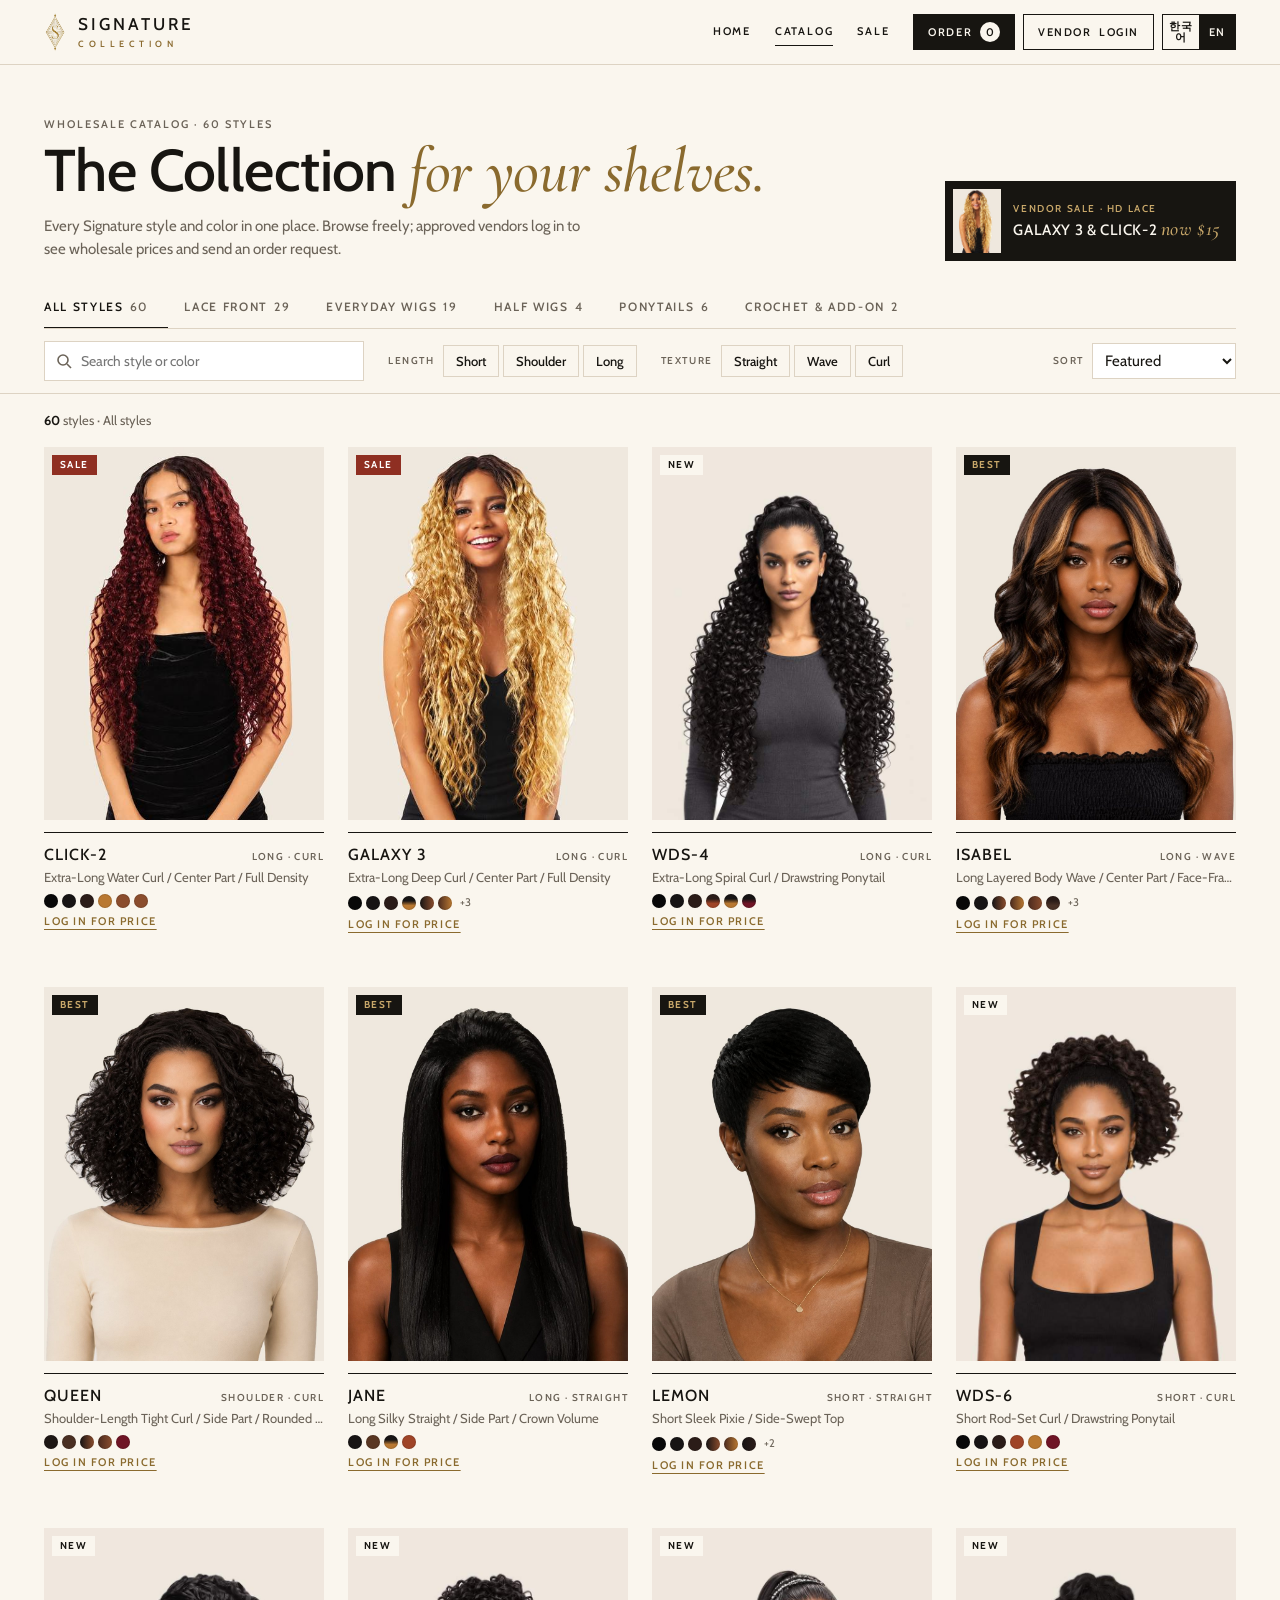
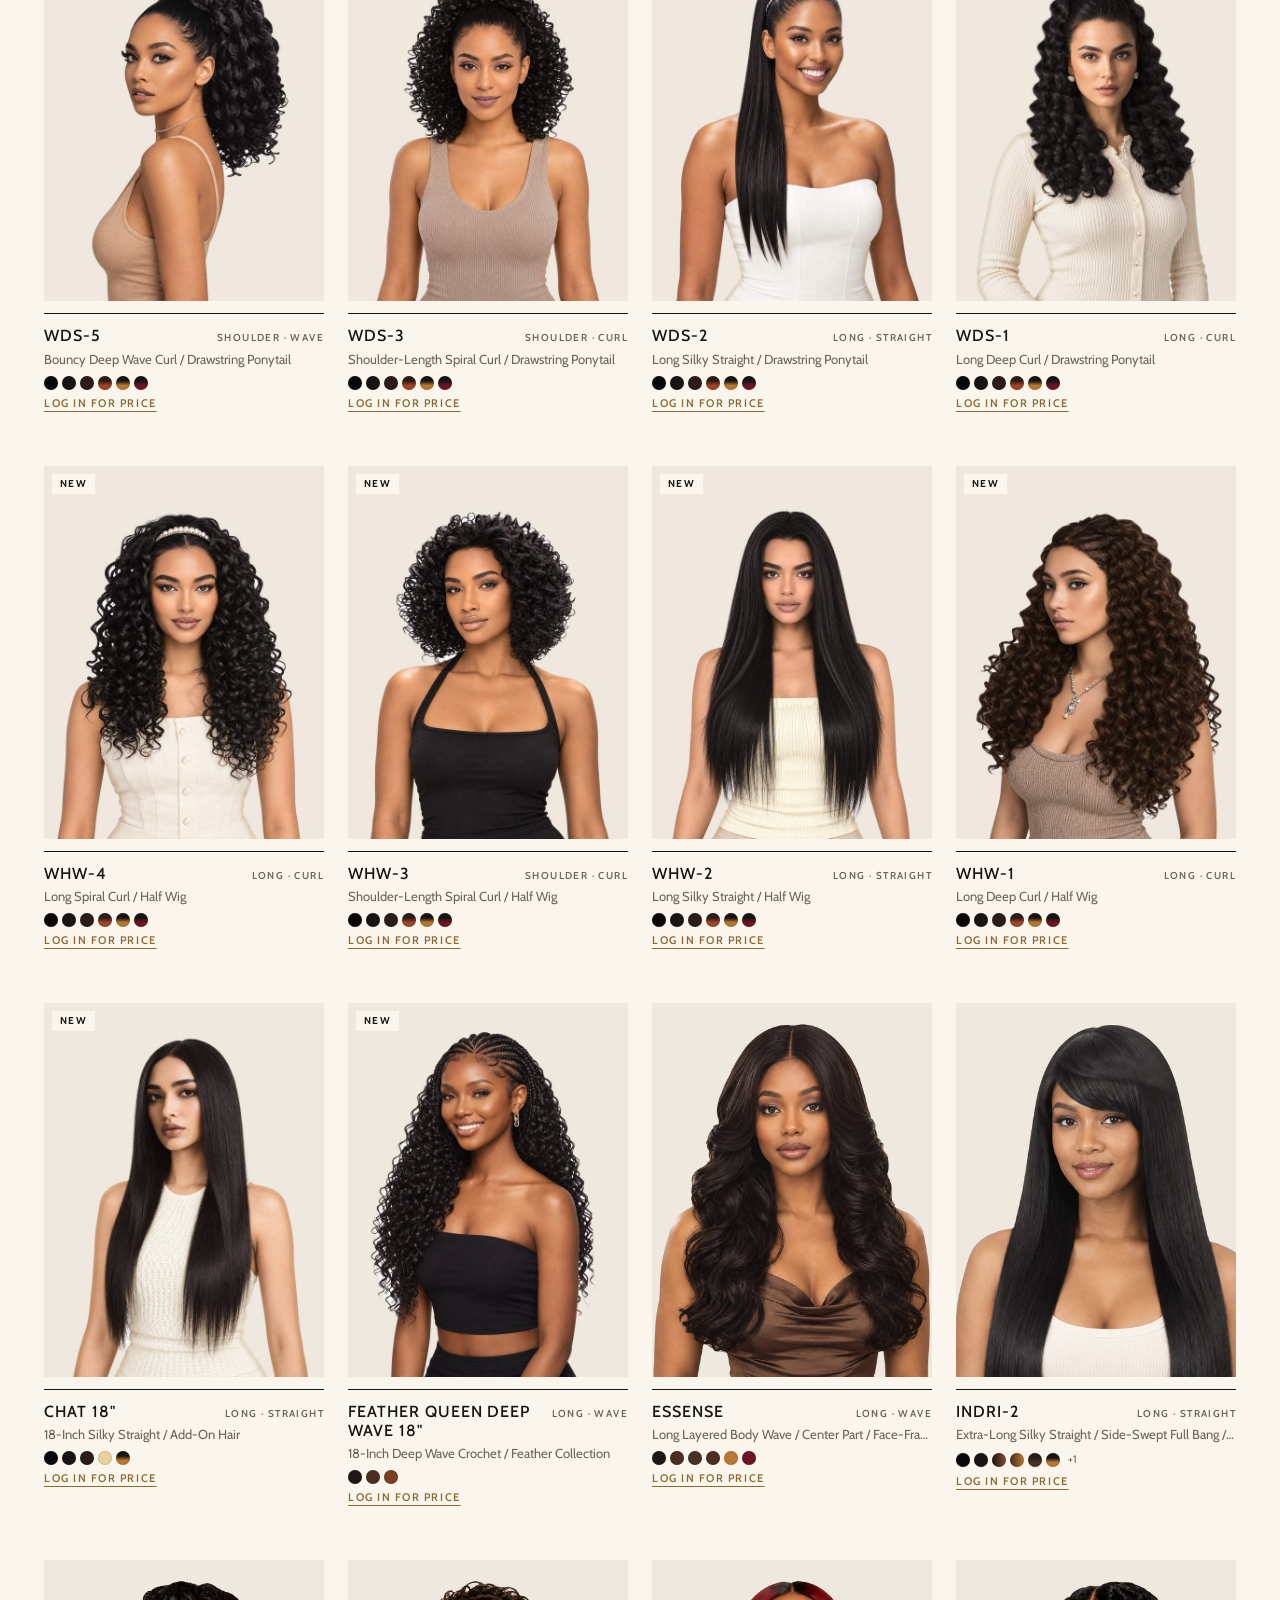
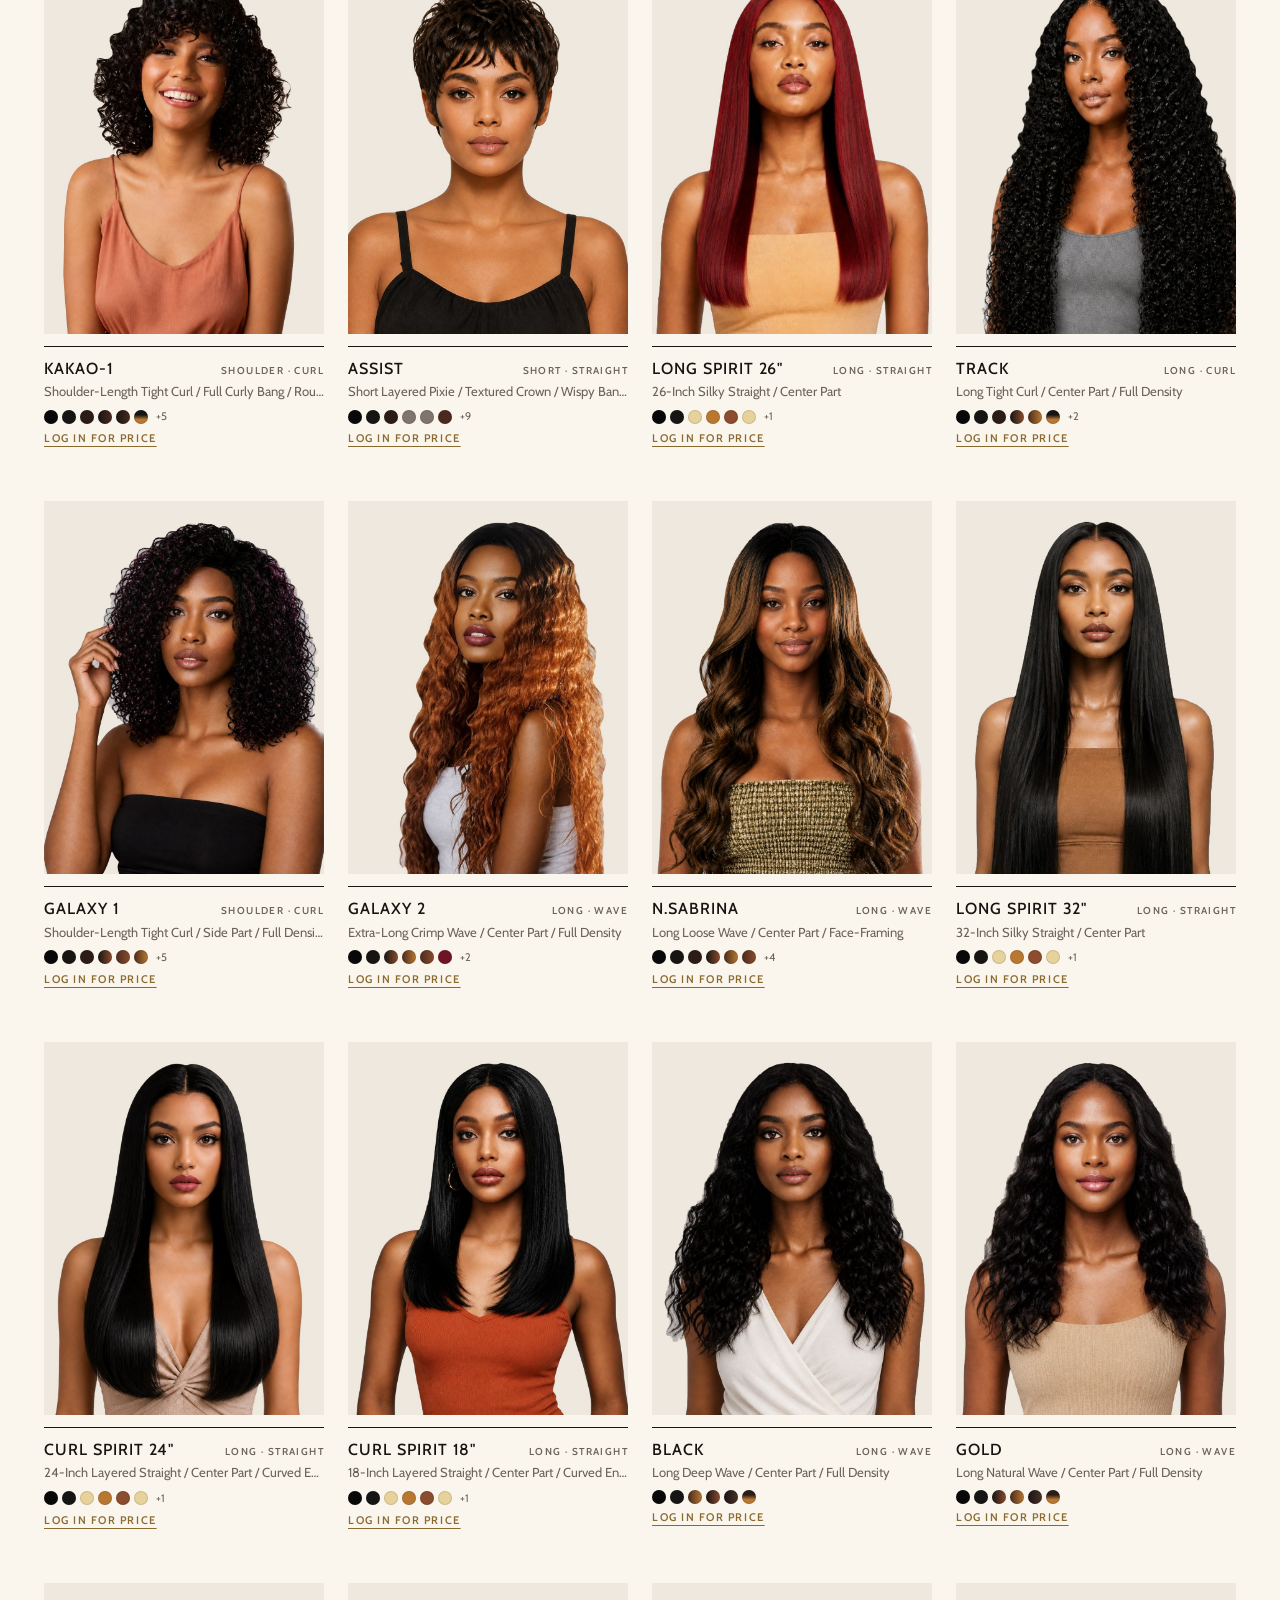
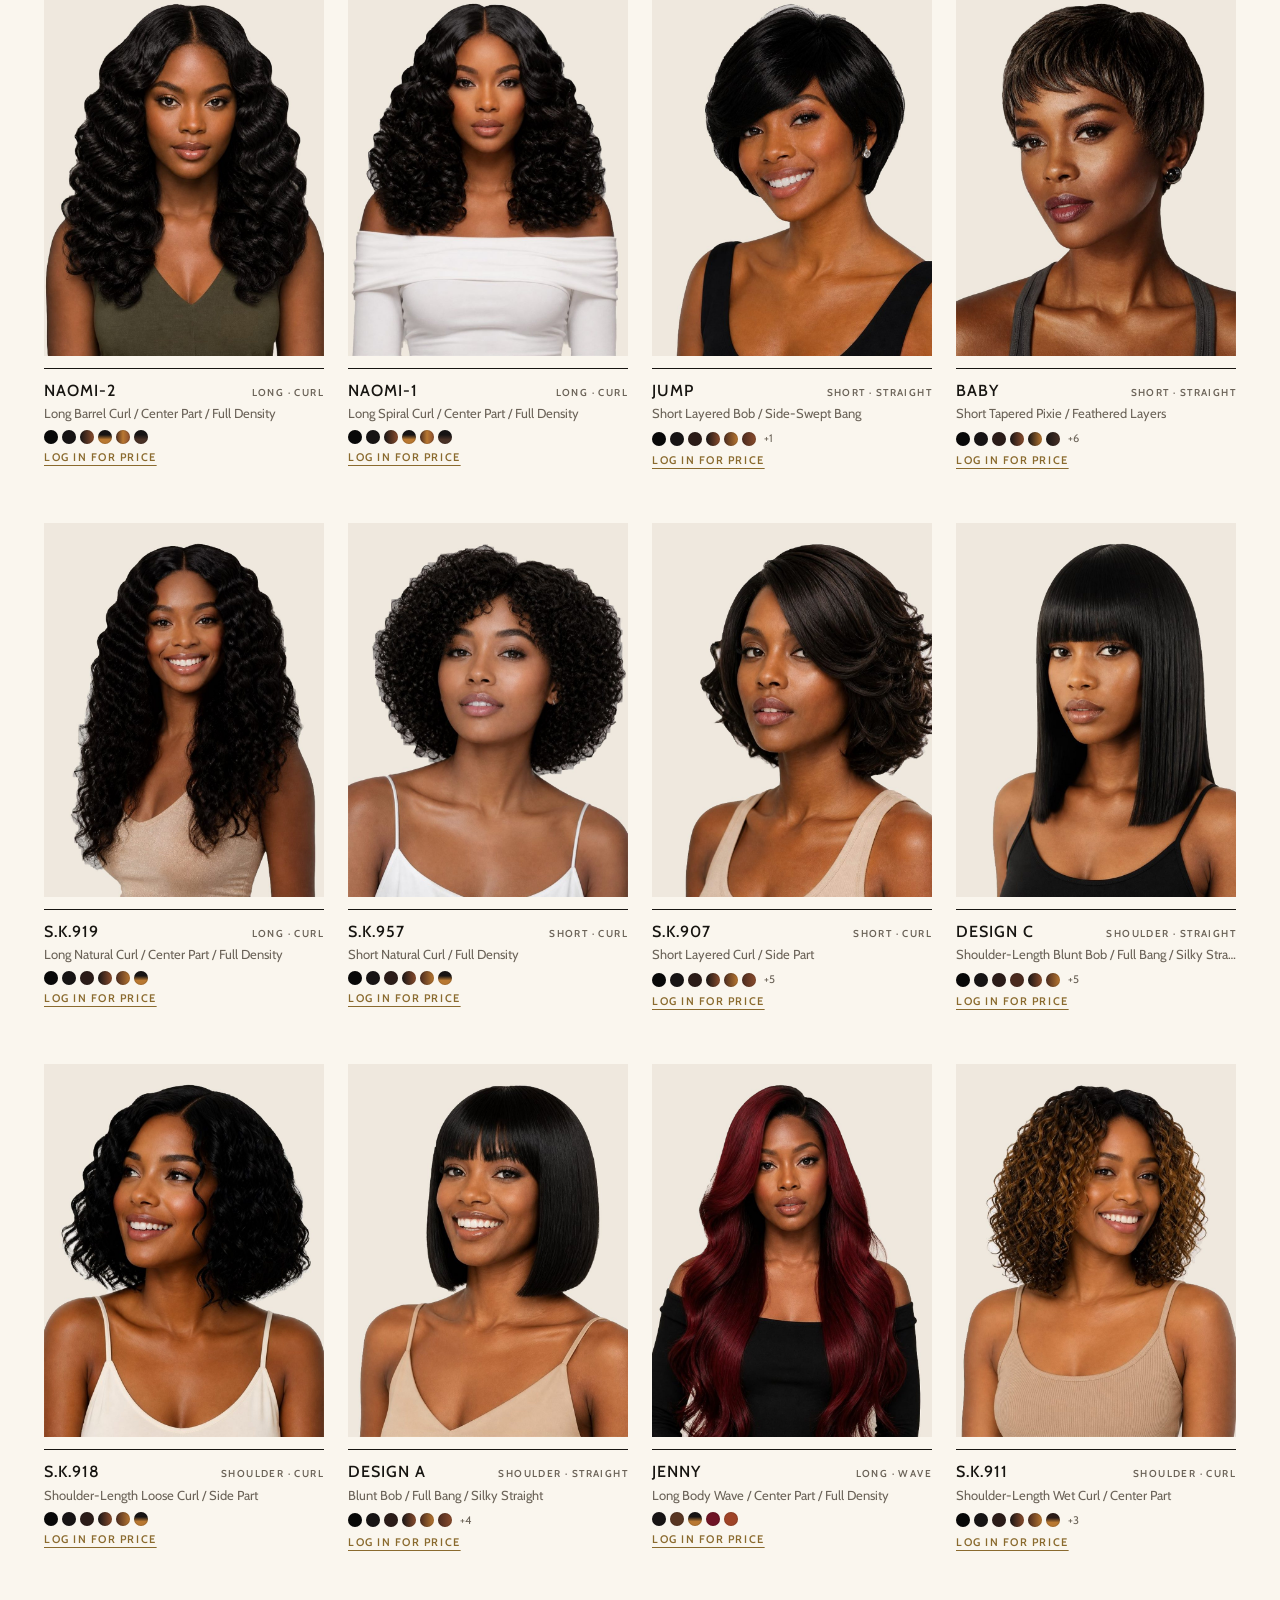
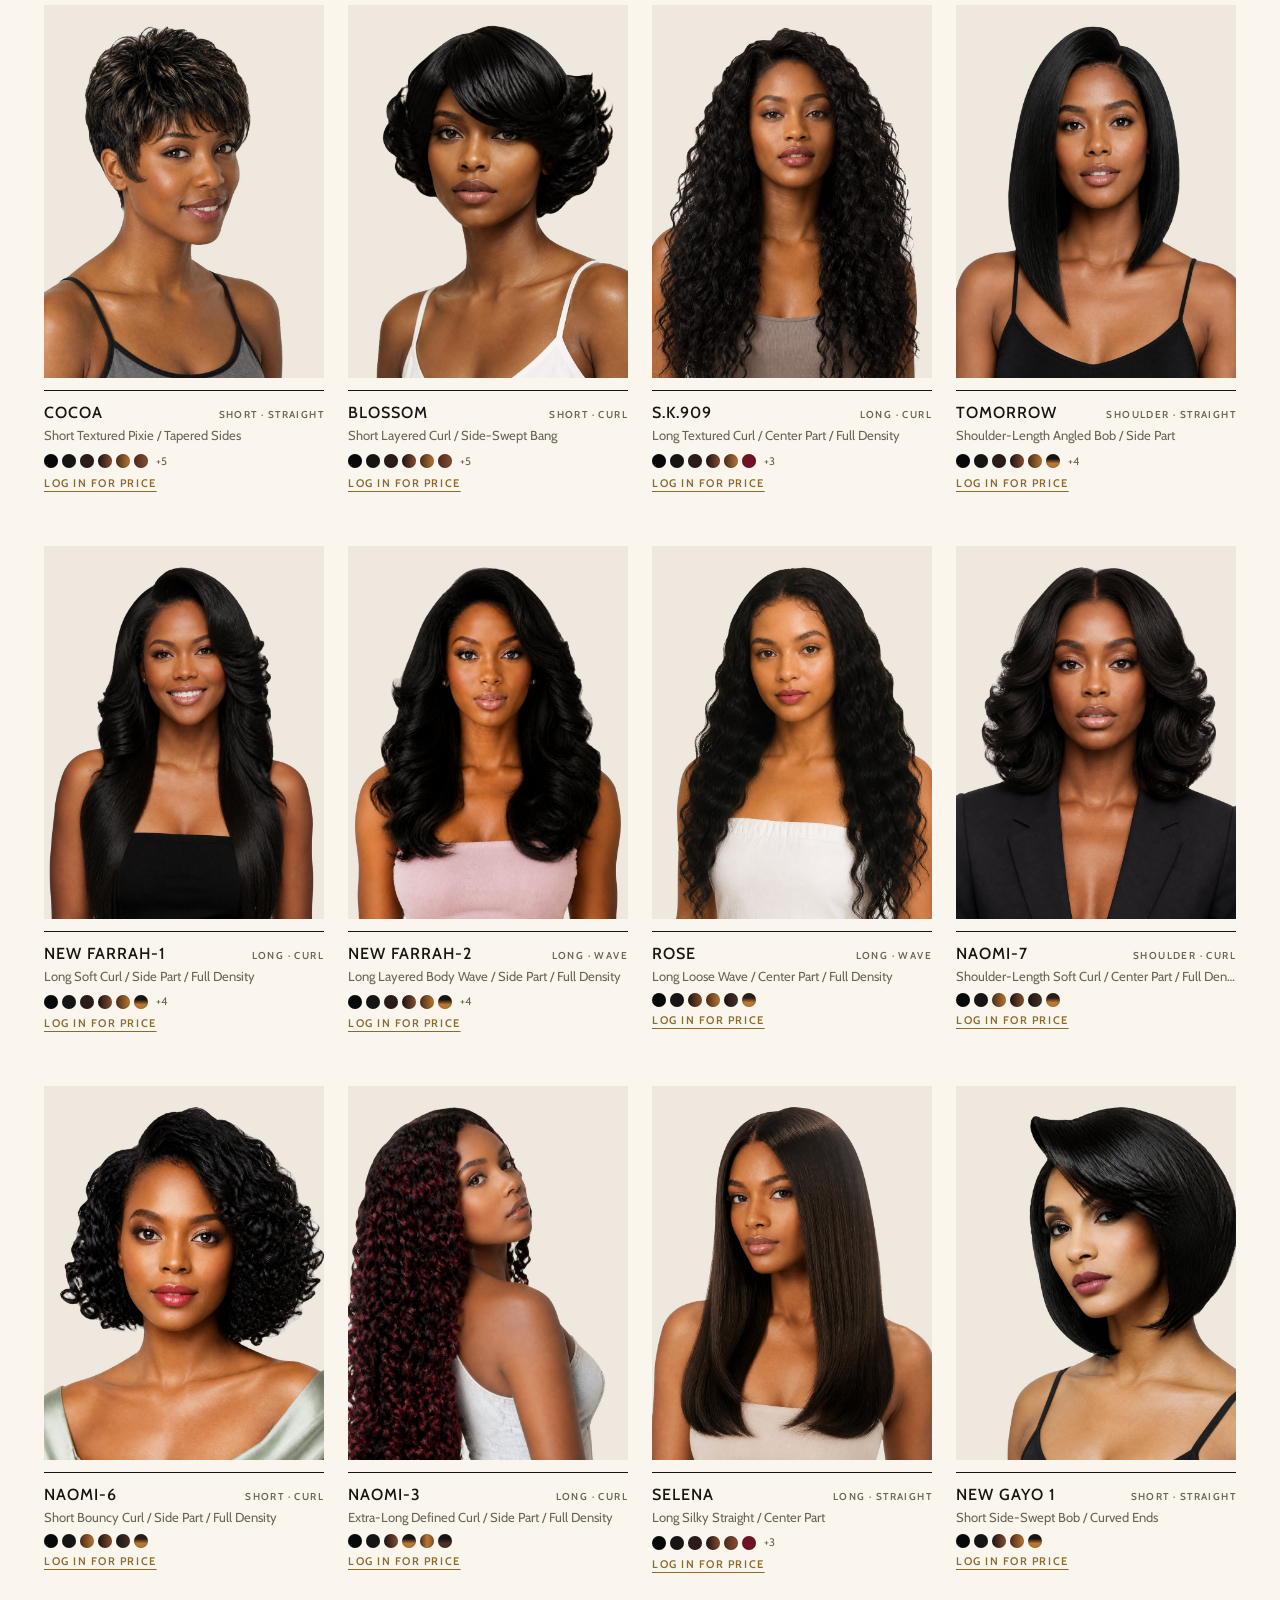
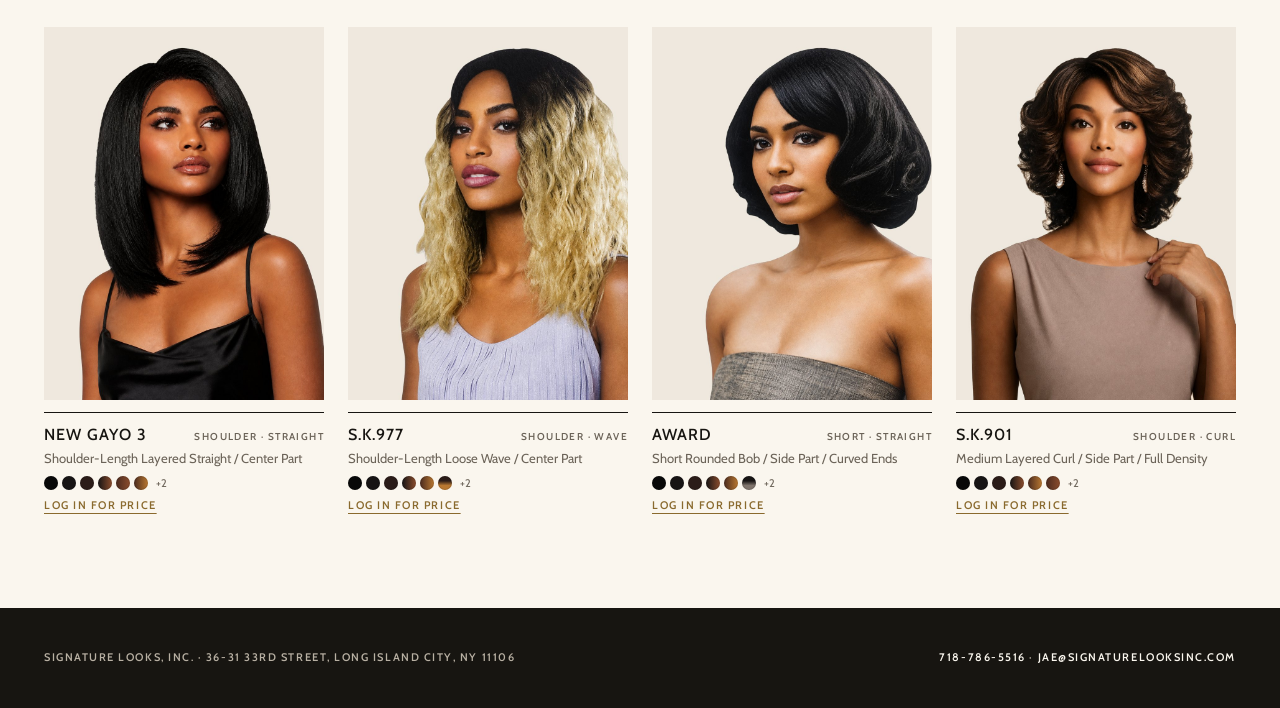
==== commit 7296a838: "Phone easy-reading: larger text, call/text bar, filter button, large photo view, auto language, 30-d" ====
--- a/signature-catalog-vendor.html
+++ b/signature-catalog-vendor.html
@@ -238,6 +238,76 @@
   .nm{font-size:14px}.ln{display:none}
   .pr b{font-size:20px}
 }
+
+/* --- easy-reading phone layer --- */
+.ftoggle,.viewbtn{display:none}
+.rl-r{display:flex;align-items:center;gap:16px}
+.callbar{display:none}
+.ftoggle svg{width:16px;height:16px;fill:none;stroke:currentColor;stroke-width:1.8}
+@media (max-width:820px){
+  body{font-size:16px}
+  .lab{font-size:12px;letter-spacing:.08em}
+  .lead h1{font-size:36px}
+  .lead p{font-size:16px;line-height:1.6}
+  .types button{font-size:14px;letter-spacing:.04em;padding:16px 0 14px;text-transform:none}
+  .types button span{font-size:13px}
+  .filters{flex-wrap:wrap;overflow:visible;gap:8px;margin-inline:0;padding-inline:0}
+  .search{flex:1 1 0;min-width:0}
+  .search input{height:48px;font-size:17px;padding-left:40px}
+  .search svg{top:16px;left:14px}
+  .ftoggle{display:inline-flex;align-items:center;gap:8px;height:48px;padding:0 16px;border:1px solid var(--ink);background:var(--ivory);font:600 15px/1 var(--sans);flex:0 0 auto}
+  .ftoggle[aria-expanded="true"]{background:var(--ink);color:var(--ivory)}
+  .filters .seg,.filters .sort{display:none}
+  .filters.open .seg,.filters.open .sort{display:flex;flex:1 1 100%;border:0;padding:0;margin:0;flex-wrap:wrap;gap:8px}
+  .filters.open .seg>span,.filters.open .sort label{display:block;flex:1 1 100%;font-size:12px;letter-spacing:.08em;margin:4px 0 0}
+  .seg button{height:44px;padding:0 16px;font-size:16px;flex:1 1 0}
+  .sort select{height:44px;font-size:16px;flex:1 1 100%}
+  .resultline{font-size:15px}
+  .viewbtn{display:inline-flex;align-items:center;height:40px;padding:0 14px;border:1px solid var(--ink);background:transparent;font:600 14px/1 var(--sans)}
+  .viewbtn[aria-pressed="true"]{background:var(--ink);color:var(--ivory)}
+  .clear{font-size:15px}
+  .nm{font-size:17px;letter-spacing:.03em}
+  .ds{font-size:14px;white-space:normal;display:-webkit-box;-webkit-line-clamp:2;-webkit-box-orient:vertical}
+  .sw i{width:18px;height:18px}
+  .sw em{font-size:13px}
+  .pr b{font-size:24px}
+  .pr .lock{font-size:13px;letter-spacing:.04em;padding:10px 0;margin:-6px 0}
+  .badge{font-size:12px;padding:6px 9px}
+  body.big .grid{grid-template-columns:1fr;gap:40px}
+  body.big .nm{font-size:22px}
+  body.big .ds{font-size:16px}
+  body.big .sw i{width:22px;height:22px}
+  .dt-body h2{font-size:34px}
+  .dt-body .sub{font-size:16px}
+  .colors label{height:48px;font-size:16px;padding:0 14px 0 8px}
+  .colors i{width:30px;height:30px}
+  .feat li{font-size:15px;padding:6px 12px}
+  .blk h3{font-size:13px;letter-spacing:.06em}
+  .note{font-size:14px}
+  .qty{height:52px}.qty button{width:52px;font-size:24px}.qty input{width:64px;font-size:18px}
+  .btn{height:52px;font-size:15px;letter-spacing:.06em}
+  .field label{font-size:13px;letter-spacing:.04em}
+  .field input,.field textarea{font-size:17px;padding:12px}
+  .callbar{display:grid;grid-template-columns:1fr 1fr;position:fixed;left:0;right:0;bottom:0;z-index:45;background:var(--ink);padding:8px max(8px,env(safe-area-inset-right,0px)) calc(8px + env(safe-area-inset-bottom,0px)) max(8px,env(safe-area-inset-left,0px));gap:8px}
+  .callbar a{display:flex;align-items:center;justify-content:center;gap:8px;min-height:52px;background:var(--ivory);color:var(--ink);text-decoration:none;font:600 16px/1.1 var(--sans);font-variant-numeric:tabular-nums}
+  .callbar a+a{background:transparent;color:var(--ivory);border:1px solid var(--gold-ink)}
+  .callbar b{font-weight:700}
+  body{padding-bottom:calc(68px + env(safe-area-inset-bottom,0px))}
+  .toast{bottom:calc(88px + env(safe-area-inset-bottom,0px));font-size:15px}
+}
+@media (max-width:520px){
+  .tbtn{height:40px;padding:0 12px;font-size:12px}
+  .count{min-width:20px;height:20px;font-size:12px}
+  .langs button{width:auto;min-width:52px;padding:0 10px;height:40px;font-size:13px;letter-spacing:0;white-space:nowrap}
+  .langs button[aria-pressed="true"]{display:none}
+  .head .wrap{gap:6px}
+  .mark b{font-size:14px}
+  .lead h1{font-size:32px}
+  .nm{font-size:16px}
+  .pr b{font-size:22px}
+  body.big .nm{font-size:22px}
+  body.big .pr b{font-size:28px}
+}
 @media (prefers-reduced-motion:reduce){*{transition:none!important}}
 </style>
 </head>
@@ -253,7 +323,7 @@
     <div class="tools">
       <button class="tbtn" id="orderBtn" type="button" aria-haspopup="dialog"><span data-i="order">ORDER</span><span class="count" id="orderCount">0</span></button>
       <button class="tbtn ghost" id="authBtn" type="button"><span class="long" id="authA">VENDOR </span><span id="authB">LOGIN</span></button>
-      <div class="langs" role="group" aria-label="Language"><button type="button" id="lang-ko" aria-pressed="false">KR</button><button type="button" id="lang-en" aria-pressed="true">EN</button></div>
+      <div class="langs" role="group" aria-label="Language"><button type="button" id="lang-ko" aria-pressed="false">한국어</button><button type="button" id="lang-en" aria-pressed="true">EN</button></div>
     </div>
   </div>
 </header>
@@ -273,6 +343,7 @@
       <div class="types" role="tablist" aria-label="Product type" id="types"></div>
       <div class="filters">
         <div class="search"><svg viewBox="0 0 16 16" aria-hidden="true"><circle cx="7" cy="7" r="5"/><path d="M11 11l4 4"/></svg><label class="sr" for="q" data-i="searchLabel">Search styles or colors</label><input id="q" type="search" autocomplete="off" placeholder="Search style or color"></div>
+        <button class="ftoggle" type="button" id="filtBtn" aria-expanded="false"><svg viewBox="0 0 16 16" aria-hidden="true"><path d="M2 4h12M4 8h8M6 12h4"/></svg><span data-i="filterBtn">Filter</span></button>
         <div class="seg" role="group" aria-labelledby="lenLab"><span id="lenLab" data-i="length">Length</span><button type="button" data-len="SHORT" aria-pressed="false" data-i="short">Short</button><button type="button" data-len="MEDIUM" aria-pressed="false" data-i="medium">Shoulder</button><button type="button" data-len="LONG" aria-pressed="false" data-i="long">Long</button></div>
         <div class="seg" role="group" aria-labelledby="texLab"><span id="texLab" data-i="texture">Texture</span><button type="button" data-tex="STRAIGHT" aria-pressed="false" data-i="straight">Straight</button><button type="button" data-tex="WAVE" aria-pressed="false" data-i="wave">Wave</button><button type="button" data-tex="CURL" aria-pressed="false" data-i="curl">Curl</button></div>
         <div class="sort"><label for="sort" data-i="sortBy">Sort</label><select id="sort"><option value="featured">Featured</option><option value="new">Newest</option><option value="name">Name A–Z</option><option value="plo">Price: low to high</option><option value="phi">Price: high to low</option></select></div>
@@ -281,10 +352,12 @@
   </div>
 
   <div class="wrap">
-    <div class="resultline"><span id="resultText" aria-live="polite"></span><button class="clear" type="button" id="clearBtn" hidden data-i="clear">Clear filters</button></div>
+    <div class="resultline"><span id="resultText" aria-live="polite"></span><span class="rl-r"><button class="clear" type="button" id="clearBtn" hidden data-i="clear">Clear filters</button><button class="viewbtn" type="button" id="viewBtn" aria-pressed="false" data-i="bigView">Large photos</button></span></div>
     <ul class="grid" id="grid"></ul>
   </div>
 </main>
+
+<nav class="callbar" aria-label="Contact"><a href="tel:+17187865516"><b data-i="callLab">Call</b> 718-786-5516</a><a href="sms:+16463399472"><b data-i="textLab">Text</b> 646-339-9472</a></nav>
 
 <footer class="foot"><div class="wrap"><span>SIGNATURE LOOKS, INC. · 36-31 33RD STREET, LONG ISLAND CITY, NY 11106</span><span><a href="tel:+17187865516">718-786-5516</a> · <a href="mailto:Jae@signaturelooksinc.com">JAE@SIGNATURELOOKSINC.COM</a></span></div></footer>
 
@@ -345,7 +418,7 @@
 const ls={get:k=>{try{return localStorage.getItem(k)}catch{return null}},set:(k,v)=>{try{localStorage.setItem(k,v)}catch{}}};
 
 const T={
- en:{navHome:'HOME',navCatalog:'CATALOG',navSale:'SALE',order:'ORDER',loginA:'VENDOR ',loginB:'LOGIN',logout:'LOG OUT',eyebrow:n=>`Wholesale catalog · ${n} styles`,title1:'The Collection',title2:'for your shelves.',intro:'Every Signature style and color in one place. Browse freely; approved vendors log in to see wholesale prices and send an order request.',saleTag:'VENDOR SALE · HD LACE',saleNow:'now $15',searchLabel:'Search styles or colors',search:'Search style or color',length:'Length',short:'Short',medium:'Shoulder',long:'Long',texture:'Texture',straight:'Straight',wave:'Wave',curl:'Curl',sortBy:'Sort',sorts:['Featured','Newest','Name A–Z','Price: low to high','Price: high to low'],clear:'Clear filters',
+ en:{filterBtn:'Filter',bigView:'Large photos',callLab:'Call',textLab:'Text',navHome:'HOME',navCatalog:'CATALOG',navSale:'SALE',order:'ORDER',loginA:'VENDOR ',loginB:'LOGIN',logout:'LOG OUT',eyebrow:n=>`Wholesale catalog · ${n} styles`,title1:'The Collection',title2:'for your shelves.',intro:'Every Signature style and color in one place. Browse freely; approved vendors log in to see wholesale prices and send an order request.',saleTag:'VENDOR SALE · HD LACE',saleNow:'now $15',searchLabel:'Search styles or colors',search:'Search style or color',length:'Length',short:'Short',medium:'Shoulder',long:'Long',texture:'Texture',straight:'Straight',wave:'Wave',curl:'Curl',sortBy:'Sort',sorts:['Featured','Newest','Name A–Z','Price: low to high','Price: high to low'],clear:'Clear filters',
   types:{ALL:'All styles',LACE_FRONT:'Lace front',EVERYDAY:'Everyday wigs',HALF_WIG:'Half wigs',PONYTAIL:'Ponytails',CROCHET:'Crochet & add-on'},
   result:(n,t)=>`<b>${n}</b> ${n===1?'style':'styles'} · ${t}`,emptyT:'No styles match these filters.',emptyP:'Try a different length or texture, or clear the filters.',
   lens:{SHORT:'Short',MEDIUM:'Shoulder length',LONG:'Long'},texs:{STRAIGHT:'Straight',WAVE:'Wave',CURL:'Curl'},
@@ -354,7 +427,7 @@
   ordEyebrow:'Order request',ordTitle:'Your order',ordNote:'No payment is taken online. We confirm stock, colors, shipping and the final total by email before processing.',subtotal:'PRODUCT SUBTOTAL',fStore:'Store / business name *',fBuyer:'Buyer name *',fEmail:'Email *',fPhone:'Phone *',fAddr:'Shipping / delivery address *',fNotes:'Order notes',send:'SEND ORDER REQUEST',sending:'SENDING…',copy:'COPY ORDER',ordContact:'Questions? Text',call:'Call',emptyCart:'Your order is empty. Open any style, pick a color and quantity, then add it here.',remove:'Remove',unit:'Unit',tbc:'price to confirm',
   needItems:'Add at least one style before sending.',needFields:'Fill in the fields marked with *.',sent:`Order request sent to ${ORDER_EMAIL}. We will email you a confirmation after we review it.`,sendFail:`The order could not be sent. Use COPY ORDER and email ${ORDER_EMAIL}.`,copied:'Order copied. Paste it into an email or text.',copyFail:`Could not copy. Please email ${ORDER_EMAIL}.`,
   gateT1:'Vendor',gateT2:'price access',gateNote:'Enter your business details and vendor access code to see wholesale prices and send orders.',gBiz:'Business name',gEmail:'Business email',gCode:'Access code',gSubmit:'VIEW VENDOR PRICES',gRequest:'New store? Request vendor access',gNeed:'Enter your business name and email.',gBad:'That access code is not valid. Contact Signature Collection for your code.',welcome:'Vendor prices are now visible.'},
- ko:{navHome:'홈',navCatalog:'카탈로그',navSale:'세일',order:'주문',loginA:'거래처 ',loginB:'로그인',logout:'로그아웃',eyebrow:n=>`도매 카탈로그 · ${n}개 스타일`,title1:'시그니처 컬렉션',title2:'매장에 걸 모든 스타일.',intro:'시그니처의 모든 스타일과 색상을 한곳에서 보세요. 누구나 둘러볼 수 있고, 승인된 거래처는 로그인하면 도매가 확인과 주문 요청이 가능합니다.',saleTag:'거래처 세일 · HD 레이스',saleNow:'지금 $15',searchLabel:'스타일 또는 색상 검색',search:'스타일명 또는 색상 검색',length:'기장',short:'숏',medium:'어깨',long:'롱',texture:'텍스처',straight:'스트레이트',wave:'웨이브',curl:'컬',sortBy:'정렬',sorts:['추천순','신상품순','이름순','가격 낮은순','가격 높은순'],clear:'필터 초기화',
+ ko:{filterBtn:'필터',bigView:'사진 크게',callLab:'전화',textLab:'문자',navHome:'홈',navCatalog:'카탈로그',navSale:'세일',order:'주문',loginA:'거래처 ',loginB:'로그인',logout:'로그아웃',eyebrow:n=>`도매 카탈로그 · ${n}개 스타일`,title1:'시그니처 컬렉션',title2:'매장에 걸 모든 스타일.',intro:'시그니처의 모든 스타일과 색상을 한곳에서 보세요. 누구나 둘러볼 수 있고, 승인된 거래처는 로그인하면 도매가 확인과 주문 요청이 가능합니다.',saleTag:'거래처 세일 · HD 레이스',saleNow:'지금 $15',searchLabel:'스타일 또는 색상 검색',search:'스타일명 또는 색상 검색',length:'기장',short:'숏',medium:'어깨',long:'롱',texture:'텍스처',straight:'스트레이트',wave:'웨이브',curl:'컬',sortBy:'정렬',sorts:['추천순','신상품순','이름순','가격 낮은순','가격 높은순'],clear:'필터 초기화',
   types:{ALL:'전체',LACE_FRONT:'레이스 프런트',EVERYDAY:'데일리 가발',HALF_WIG:'하프 위그',PONYTAIL:'포니테일',CROCHET:'크로셰 · 붙임머리'},
   result:(n,t)=>`<b>${n}</b>개 스타일 · ${t}`,emptyT:'조건에 맞는 스타일이 없습니다.',emptyP:'기장이나 텍스처를 바꾸거나 필터를 초기화해 보세요.',
   lens:{SHORT:'숏',MEDIUM:'어깨 기장',LONG:'롱'},texs:{STRAIGHT:'스트레이트',WAVE:'웨이브',CURL:'컬'},
@@ -364,12 +437,14 @@
   needItems:'상품을 하나 이상 담아 주세요.',needFields:'* 표시된 항목을 모두 입력해 주세요.',sent:`주문 요청을 ${ORDER_EMAIL}로 보냈습니다. 확인 후 이메일로 연락드립니다.`,sendFail:`전송에 실패했습니다. 주문 내용 복사 후 ${ORDER_EMAIL}로 보내 주세요.`,copied:'주문 내용을 복사했습니다. 이메일이나 문자에 붙여 넣으세요.',copyFail:`복사하지 못했습니다. ${ORDER_EMAIL}로 연락해 주세요.`,
   gateT1:'거래처',gateT2:'가격 확인',gateNote:'상호명과 거래처 코드를 입력하면 도매가 확인과 주문이 가능합니다.',gBiz:'상호명',gEmail:'업무용 이메일',gCode:'거래처 코드',gSubmit:'도매가 보기',gRequest:'신규 매장이신가요? 거래처 등록 요청',gNeed:'상호명과 이메일을 입력해 주세요.',gBad:'거래처 코드가 맞지 않습니다. 시그니처 컬렉션에 문의해 주세요.',welcome:'이제 도매가가 표시됩니다.'}
 };
-let lang=ls.get(LANG_KEY)==='ko'?'ko':'en';
+let lang=(()=>{const v=ls.get(LANG_KEY)||ls.get('signatureLang');if(v==='ko'||v==='en')return v;try{return(navigator.languages||[navigator.language]).some(l=>/^ko/i.test(l))?'ko':'en'}catch{return'en'}})();
 const t=k=>T[lang][k];
 const state={type:'ALL',len:null,tex:null,q:'',sort:'featured'};
 const money=v=>new Intl.NumberFormat('en-US',{style:'currency',currency:'USD'}).format(Number(v)||0);
 const esc=s=>String(s).replace(/[&<>"']/g,c=>({'&':'&amp;','<':'&lt;','>':'&gt;','"':'&quot;',"'":'&#39;'}[c]));
-const loggedIn=()=>ss.get(VENDOR_SESSION_KEY)==='1';
+const LOGIN_DAYS=30;const loggedIn=()=>{if(ss.get(VENDOR_SESSION_KEY)==='1')return true;const t=+ls.get(VENDOR_SESSION_KEY)||0;return t>Date.now()};
+const rememberLogin=()=>{ss.set(VENDOR_SESSION_KEY,'1');ls.set(VENDOR_SESSION_KEY,String(Date.now()+LOGIN_DAYS*864e5))};
+const forgetLogin=()=>{ss.del(VENDOR_SESSION_KEY);try{localStorage.removeItem(VENDOR_SESSION_KEY)}catch{}};
 
 function tone(v){v=v.toUpperCase();if(v.includes('GREEN'))return'#315844';if(v.includes('ASHLEY'))return'#d7c2a1';if(v.includes('BLONDE')||v==='60'||v.includes('613'))return'#e6d29a';if(v.includes('CINNAMON'))return'#7a3e22';if(v.includes('NATURAL BROWN')||v.includes('MOCHA'))return'#4a2f22';if(v.includes('NATURAL DARK'))return'#1d1714';if(v.includes('CARAMEL')||v.includes('27'))return'#b97831';if(v.includes('HAZEL')||v.includes('30'))return'#8b4d2d';if(v.includes('COPPER')||v.includes('707')||v.includes('710'))return'#9f4427';if(v.includes('BURG')||v.includes('WINE')||v.includes('99J')||v.includes('RED')||v.includes('6001'))return'#6f1425';if(v.includes('280')||v.includes('51')||v==='1010')return'#80756d';if(v.includes('4'))return'#4a2a1e';if(v.includes('3'))return'#593622';if(v.includes('2'))return'#2b1c18';if(v.includes('1B'))return'#171414';if(v==='1')return'#080808';return'#493126'}
 function hair(code){const parts=code.toUpperCase().split('/').map(tone);if(parts.length===1)return parts[0];if(/^(T|HCT|TP|2T)/.test(code.toUpperCase()))return`linear-gradient(180deg,${parts[0]} 0 35%,${parts[1]} 68%${parts[2]?`,${parts[2]} 100%`:''})`;return`linear-gradient(90deg,${parts.map((c,i)=>`${c} ${i/(parts.length-1)*100}%`).join(',')})`}
@@ -417,8 +492,8 @@
   updateAuth();render();renderCart();
   if($('#detail').open&&current)openDetail(current.id,true);
 }
-$('#lang-ko').onclick=()=>{lang='ko';ls.set(LANG_KEY,'ko');applyLang()};
-$('#lang-en').onclick=()=>{lang='en';ls.set(LANG_KEY,'en');applyLang()};
+$('#lang-ko').onclick=()=>{lang='ko';ls.set(LANG_KEY,'ko');ls.set('signatureLang','ko');applyLang()};
+$('#lang-en').onclick=()=>{lang='en';ls.set(LANG_KEY,'en');ls.set('signatureLang','en');applyLang()};
 
 /* ---------- filters ---------- */
 $('#types').addEventListener('click',e=>{const b=e.target.closest('[data-type]');if(!b)return;state.type=b.dataset.type;setHash();render()});
@@ -426,6 +501,9 @@
 document.querySelectorAll('[data-tex]').forEach(b=>b.onclick=()=>{state.tex=state.tex===b.dataset.tex?null:b.dataset.tex;renderGrid()});
 $('#q').addEventListener('input',e=>{state.q=e.target.value;renderGrid()});
 $('#sort').addEventListener('change',e=>{if((e.target.value==='plo'||e.target.value==='phi')&&!loggedIn()){e.target.value=state.sort;openGate();return}state.sort=e.target.value;renderGrid()});
+const VIEW_KEY='signatureCatalogView';function setView(big){document.body.classList.toggle('big',big);$('#viewBtn').setAttribute('aria-pressed',String(big));ls.set(VIEW_KEY,big?'1':'0')}
+$('#viewBtn').onclick=()=>setView(!document.body.classList.contains('big'));
+$('#filtBtn').onclick=()=>{const f=$('.filters'),o=!f.classList.contains('open');f.classList.toggle('open',o);$('#filtBtn').setAttribute('aria-expanded',String(o))};
 $('#clearBtn').onclick=()=>{state.len=state.tex=null;state.q='';$('#q').value='';renderGrid()};
 $('#grid').addEventListener('click',e=>{if(e.target.closest('[data-login]')){openGate();return}const o=e.target.closest('[data-id]');if(o)openDetail(+o.dataset.id)});
 
@@ -464,12 +542,12 @@
   e.preventDefault();const biz=$('#gBiz').value.trim(),email=$('#gEmail').value.trim(),code=$('#gCode').value;
   if(!biz||!email){$('#gateErr').textContent=t('gNeed');return}
   if(await sha(code)!==VENDOR_CODE_HASH){$('#gateErr').textContent=t('gBad');return}
-  ss.set(VENDOR_SESSION_KEY,'1');ss.set('signatureVendorBusiness',biz);ss.set('signatureVendorEmail',email);$('#gCode').value='';$('#gate').close();
+  rememberLogin();ss.set('signatureVendorBusiness',biz);ss.set('signatureVendorEmail',email);$('#gCode').value='';$('#gate').close();
   fetch(ENDPOINT,{method:'POST',mode:'no-cors',headers:{'Content-Type':'text/plain;charset=utf-8'},body:JSON.stringify({businessName:biz,email,catalog:'Signature Vendor Catalog'})}).catch(()=>{});
   updateAuth();renderGrid();if($('#detail').open&&current)openDetail(current.id,true);toast(t('welcome'));
 });
 function updateAuth(){const on=loggedIn();$('#authA').textContent=on?'':t('loginA');$('#authB').textContent=on?t('logout'):t('loginB');$('#authBtn').setAttribute('aria-pressed',String(on))}
-$('#authBtn').onclick=()=>{if(loggedIn()){ss.del(VENDOR_SESSION_KEY);if(state.sort==='plo'||state.sort==='phi'){state.sort='featured';$('#sort').value='featured'}updateAuth();renderGrid()}else openGate()};
+$('#authBtn').onclick=()=>{if(loggedIn()){forgetLogin();if(state.sort==='plo'||state.sort==='phi'){state.sort='featured';$('#sort').value='featured'}updateAuth();renderGrid()}else openGate()};
 
 /* ---------- order ---------- */
 const safeQty=v=>Math.max(1,Math.min(999,Math.floor(Number(v)||1)));
@@ -507,7 +585,7 @@
   if(m[1]==='item'){const p=P.find(x=>x.name===m[2]);if(p)requestAnimationFrame(()=>openDetail(p.id))}}
 window.addEventListener('hashchange',()=>{readHash();render()});
 
-readHash();applyLang();
+setView(ls.get(VIEW_KEY)==='1');readHash();applyLang();
 })();
 </script>
 </body>
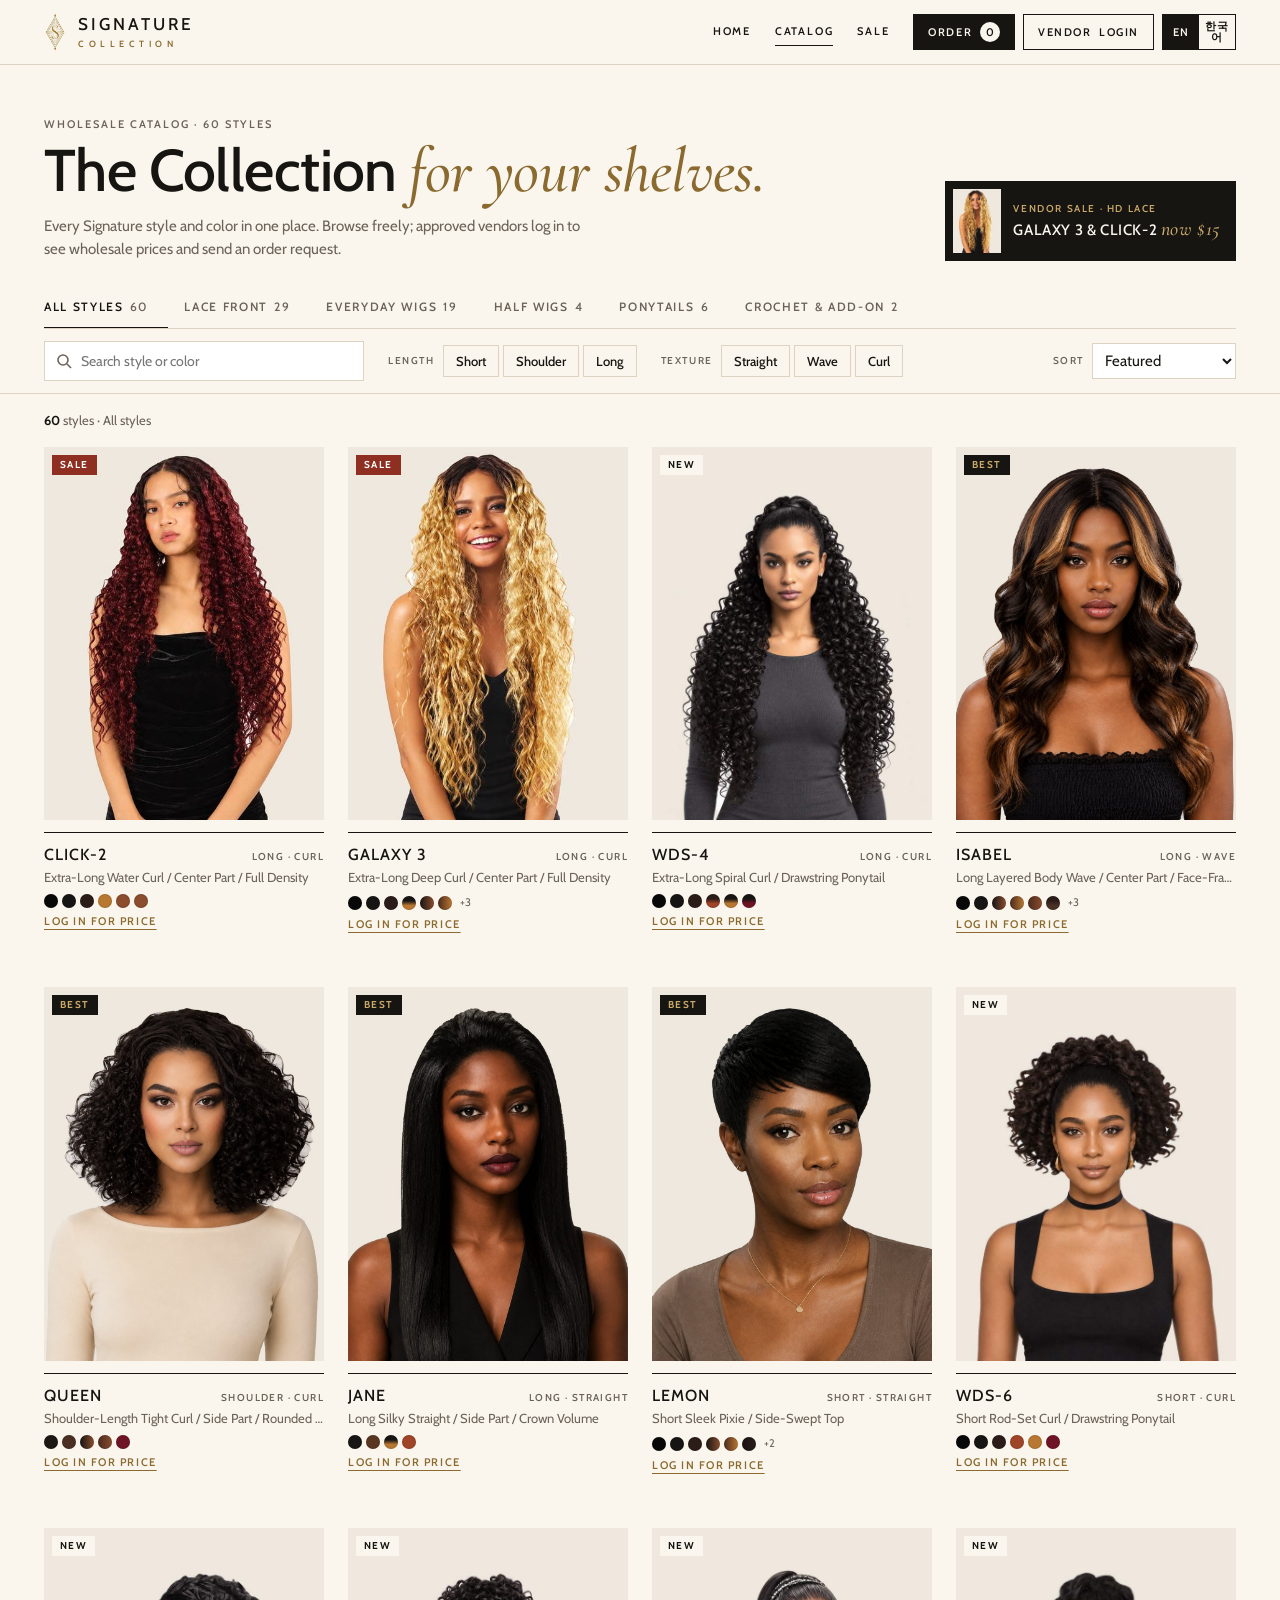
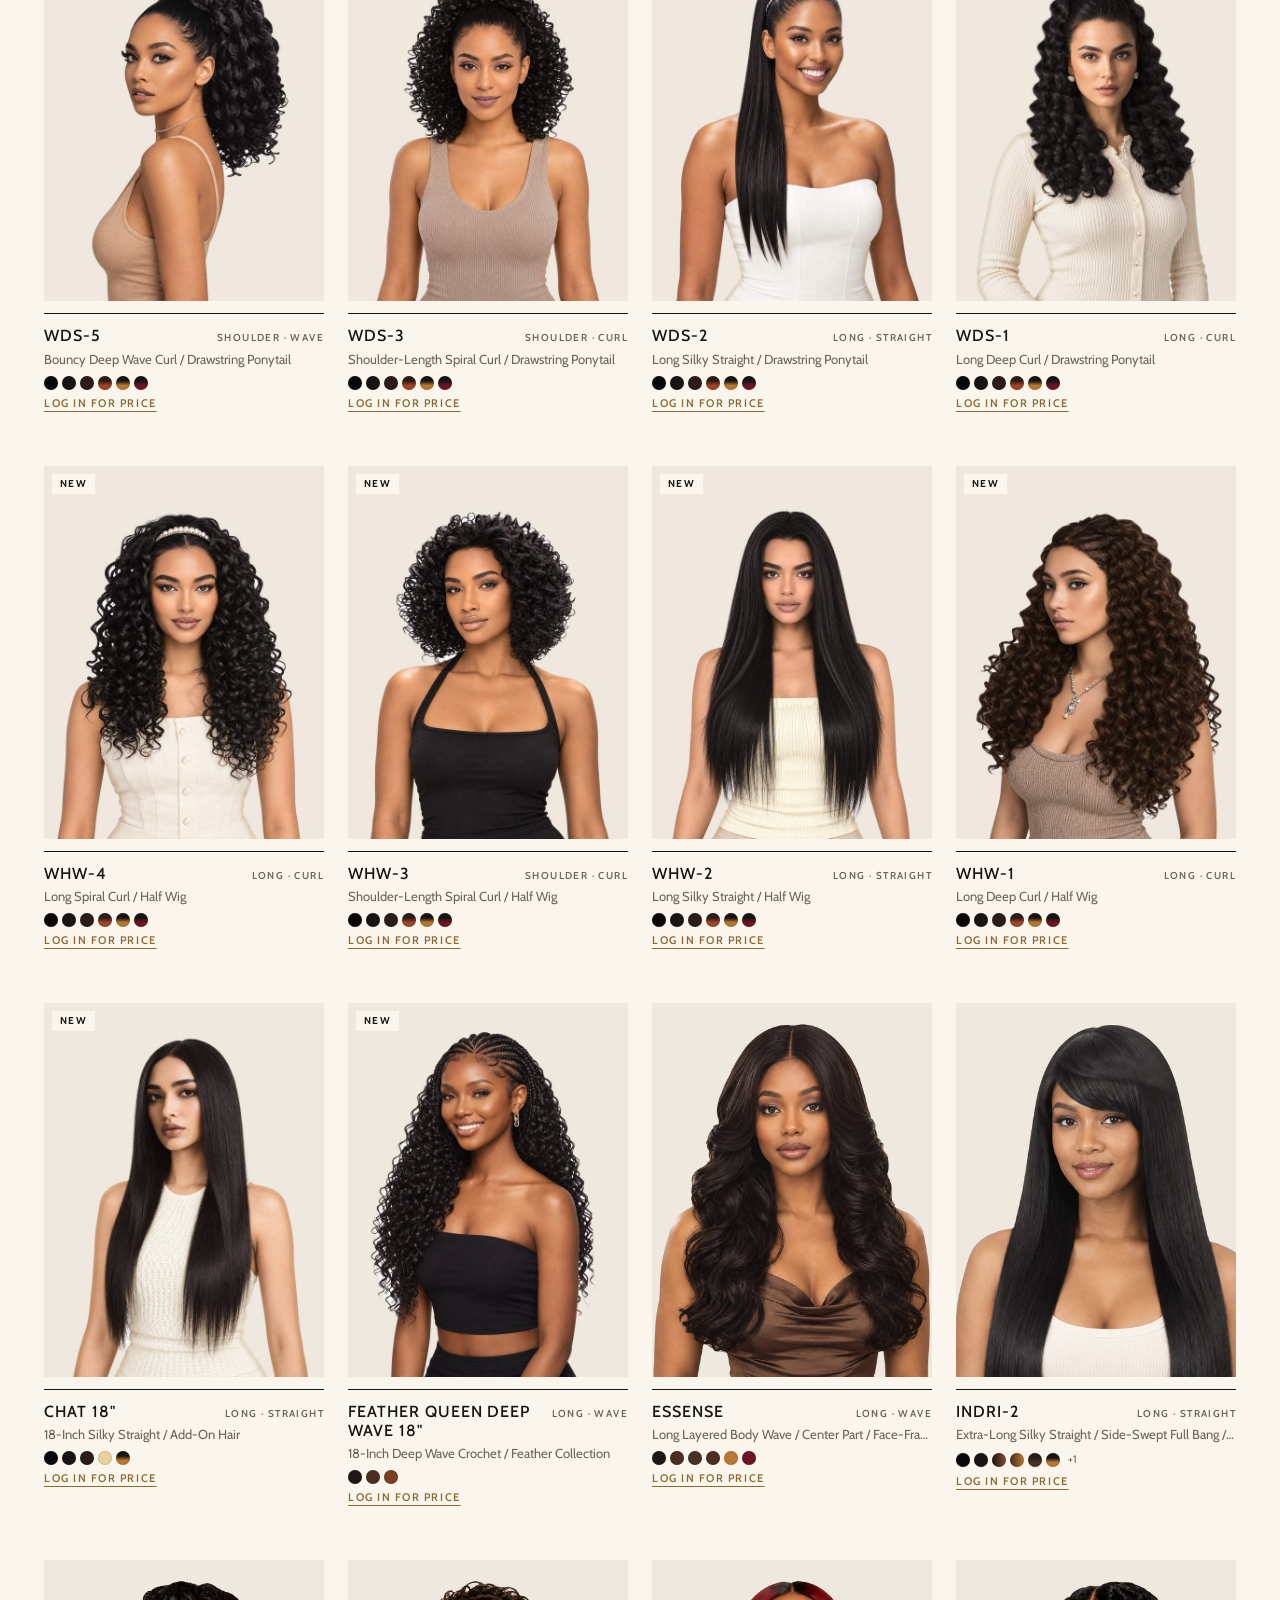
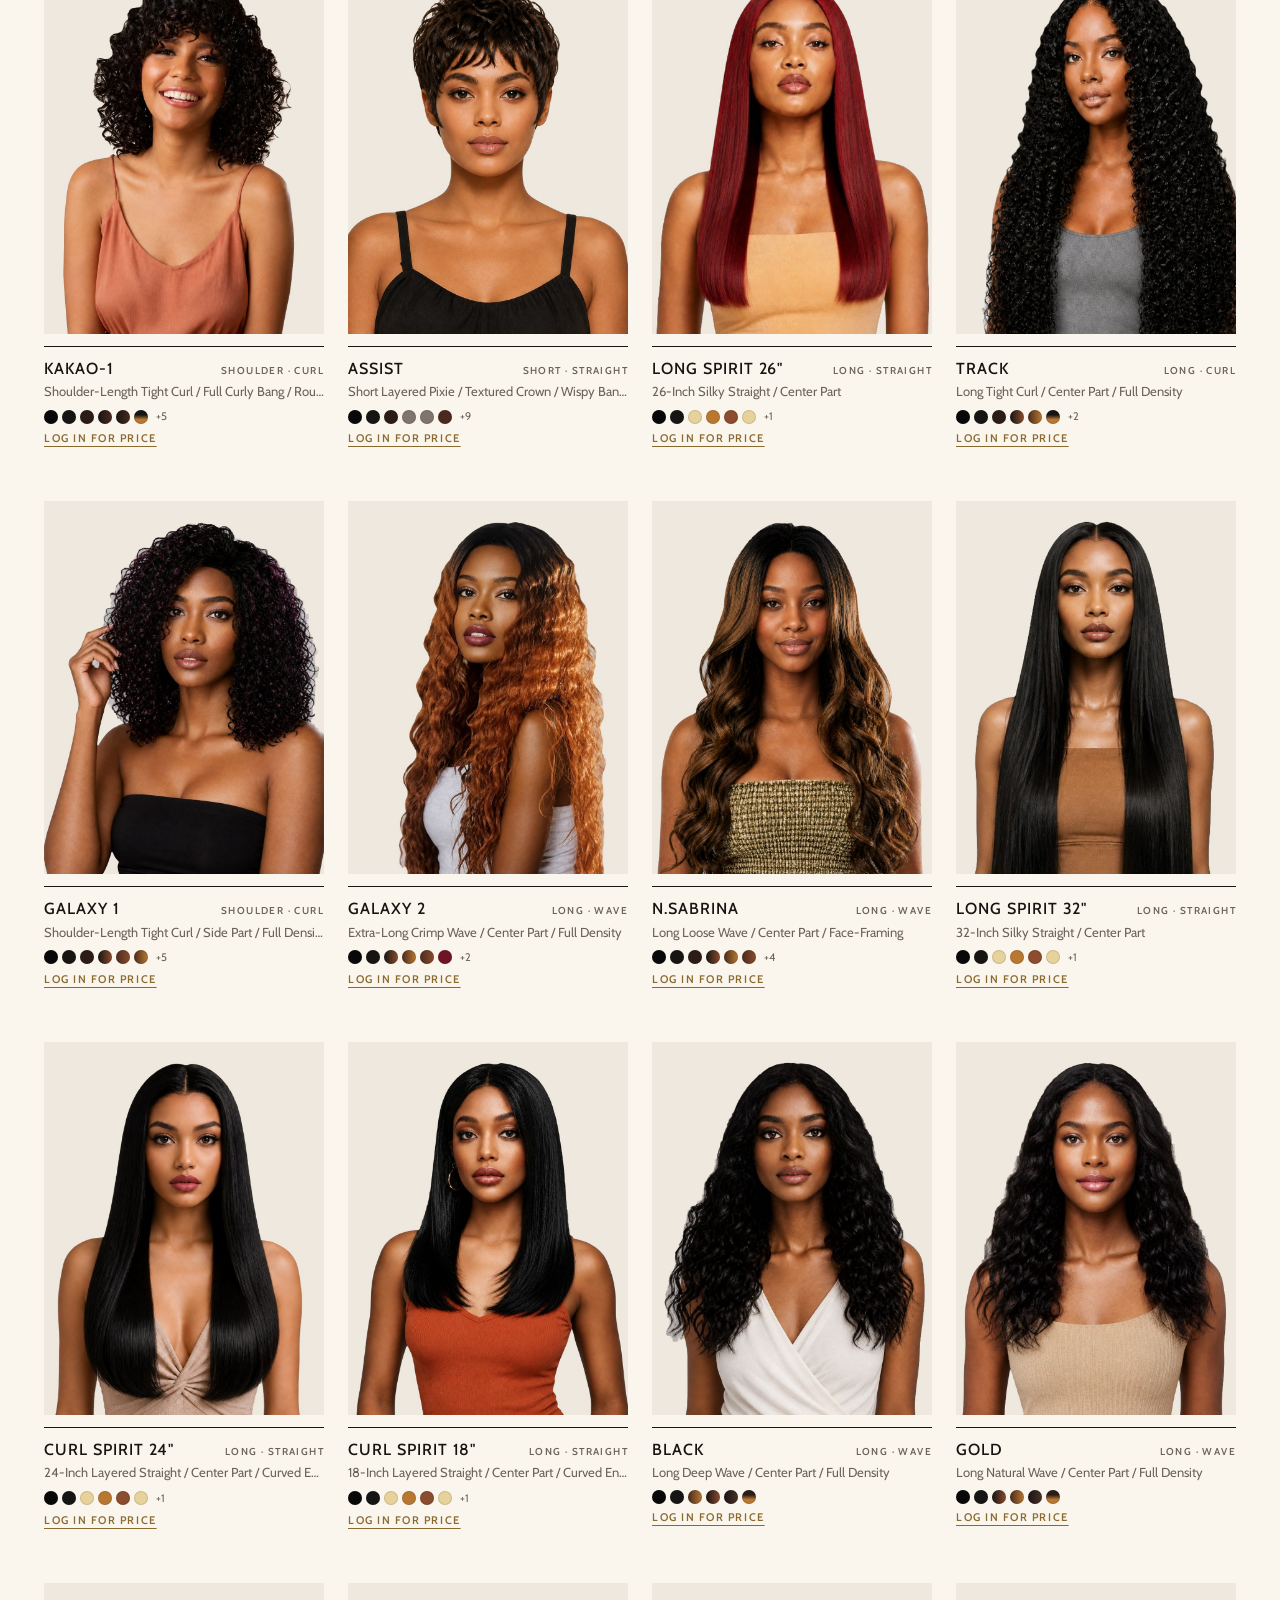
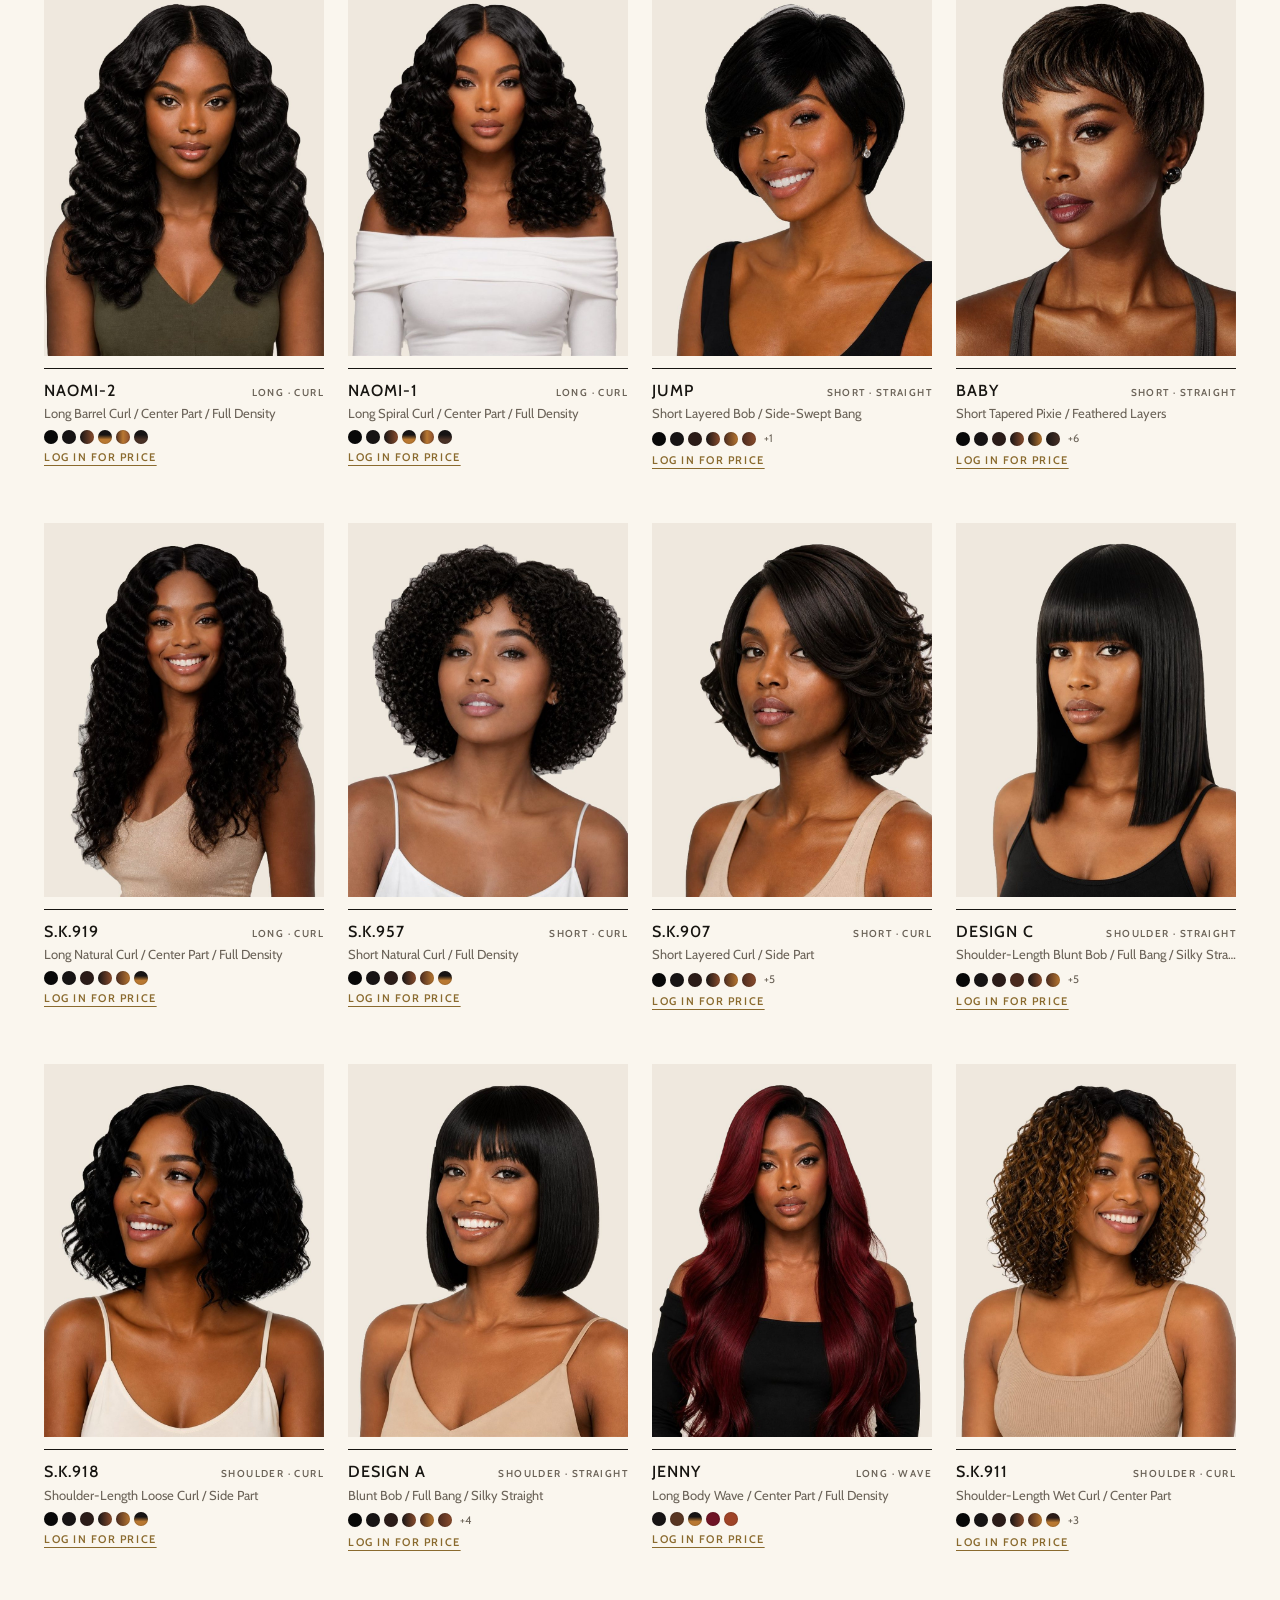
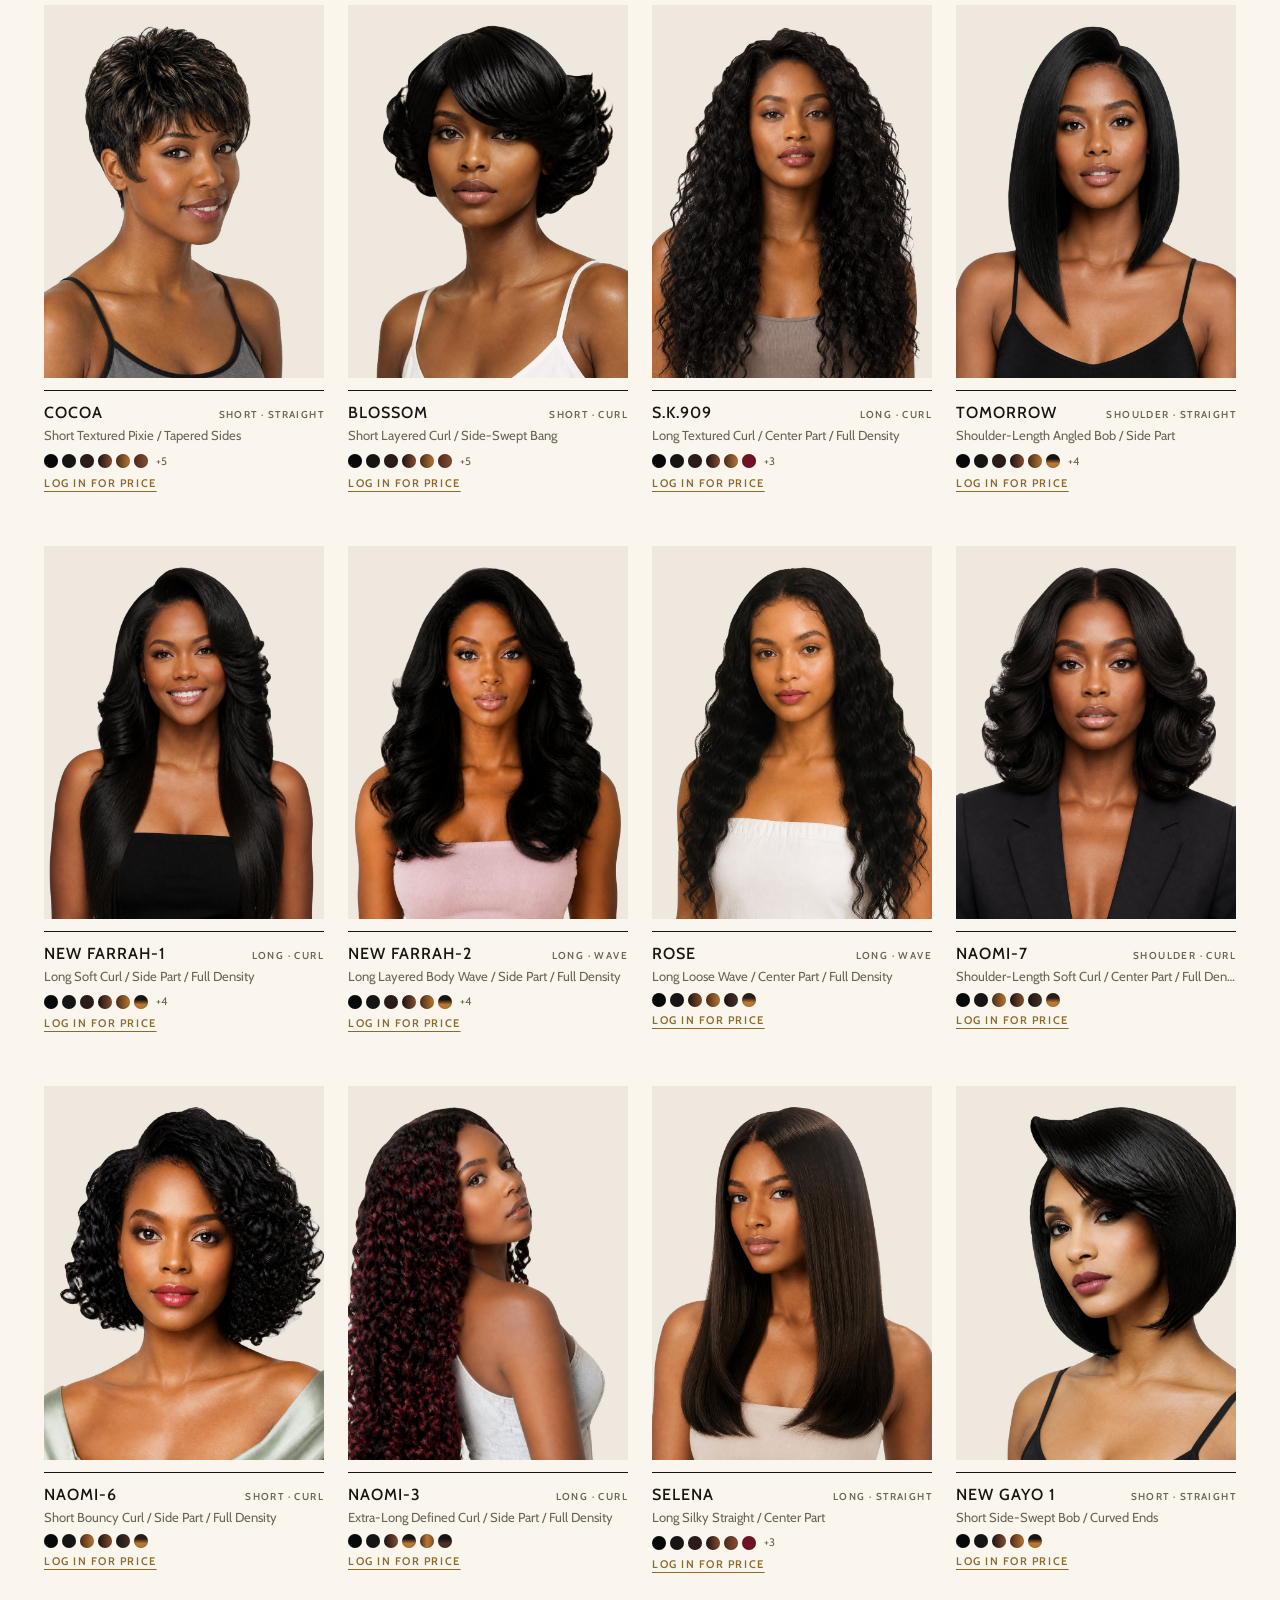
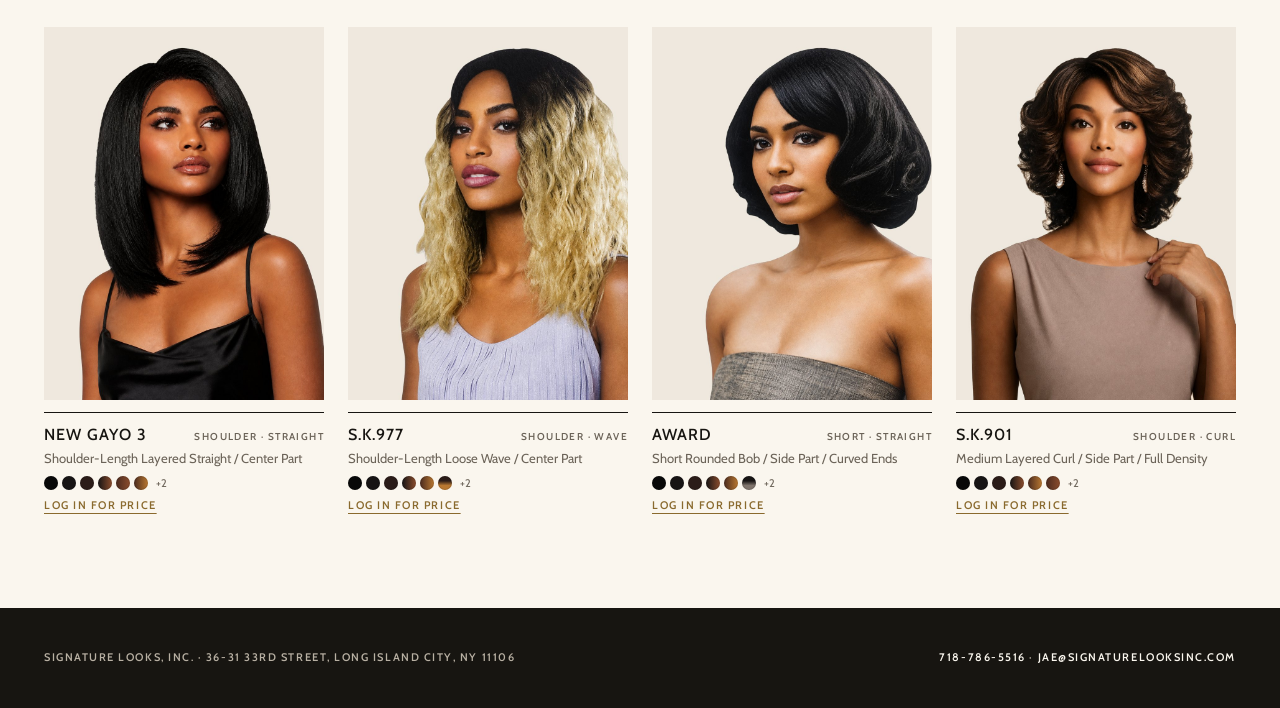
==== commit e03e5fb5: "English as default language; EN button first, Korean second" ====
--- a/signature-catalog-vendor.html
+++ b/signature-catalog-vendor.html
@@ -323,7 +323,7 @@
     <div class="tools">
       <button class="tbtn" id="orderBtn" type="button" aria-haspopup="dialog"><span data-i="order">ORDER</span><span class="count" id="orderCount">0</span></button>
       <button class="tbtn ghost" id="authBtn" type="button"><span class="long" id="authA">VENDOR </span><span id="authB">LOGIN</span></button>
-      <div class="langs" role="group" aria-label="Language"><button type="button" id="lang-ko" aria-pressed="false">한국어</button><button type="button" id="lang-en" aria-pressed="true">EN</button></div>
+      <div class="langs" role="group" aria-label="Language"><button type="button" id="lang-en" aria-pressed="true">EN</button><button type="button" id="lang-ko" aria-pressed="false">한국어</button></div>
     </div>
   </div>
 </header>
@@ -437,7 +437,7 @@
   needItems:'상품을 하나 이상 담아 주세요.',needFields:'* 표시된 항목을 모두 입력해 주세요.',sent:`주문 요청을 ${ORDER_EMAIL}로 보냈습니다. 확인 후 이메일로 연락드립니다.`,sendFail:`전송에 실패했습니다. 주문 내용 복사 후 ${ORDER_EMAIL}로 보내 주세요.`,copied:'주문 내용을 복사했습니다. 이메일이나 문자에 붙여 넣으세요.',copyFail:`복사하지 못했습니다. ${ORDER_EMAIL}로 연락해 주세요.`,
   gateT1:'거래처',gateT2:'가격 확인',gateNote:'상호명과 거래처 코드를 입력하면 도매가 확인과 주문이 가능합니다.',gBiz:'상호명',gEmail:'업무용 이메일',gCode:'거래처 코드',gSubmit:'도매가 보기',gRequest:'신규 매장이신가요? 거래처 등록 요청',gNeed:'상호명과 이메일을 입력해 주세요.',gBad:'거래처 코드가 맞지 않습니다. 시그니처 컬렉션에 문의해 주세요.',welcome:'이제 도매가가 표시됩니다.'}
 };
-let lang=(()=>{const v=ls.get(LANG_KEY)||ls.get('signatureLang');if(v==='ko'||v==='en')return v;try{return(navigator.languages||[navigator.language]).some(l=>/^ko/i.test(l))?'ko':'en'}catch{return'en'}})();
+let lang=(()=>{const v=ls.get(LANG_KEY)||ls.get('signatureLang');return v==='ko'?'ko':'en'})();
 const t=k=>T[lang][k];
 const state={type:'ALL',len:null,tex:null,q:'',sort:'featured'};
 const money=v=>new Intl.NumberFormat('en-US',{style:'currency',currency:'USD'}).format(Number(v)||0);
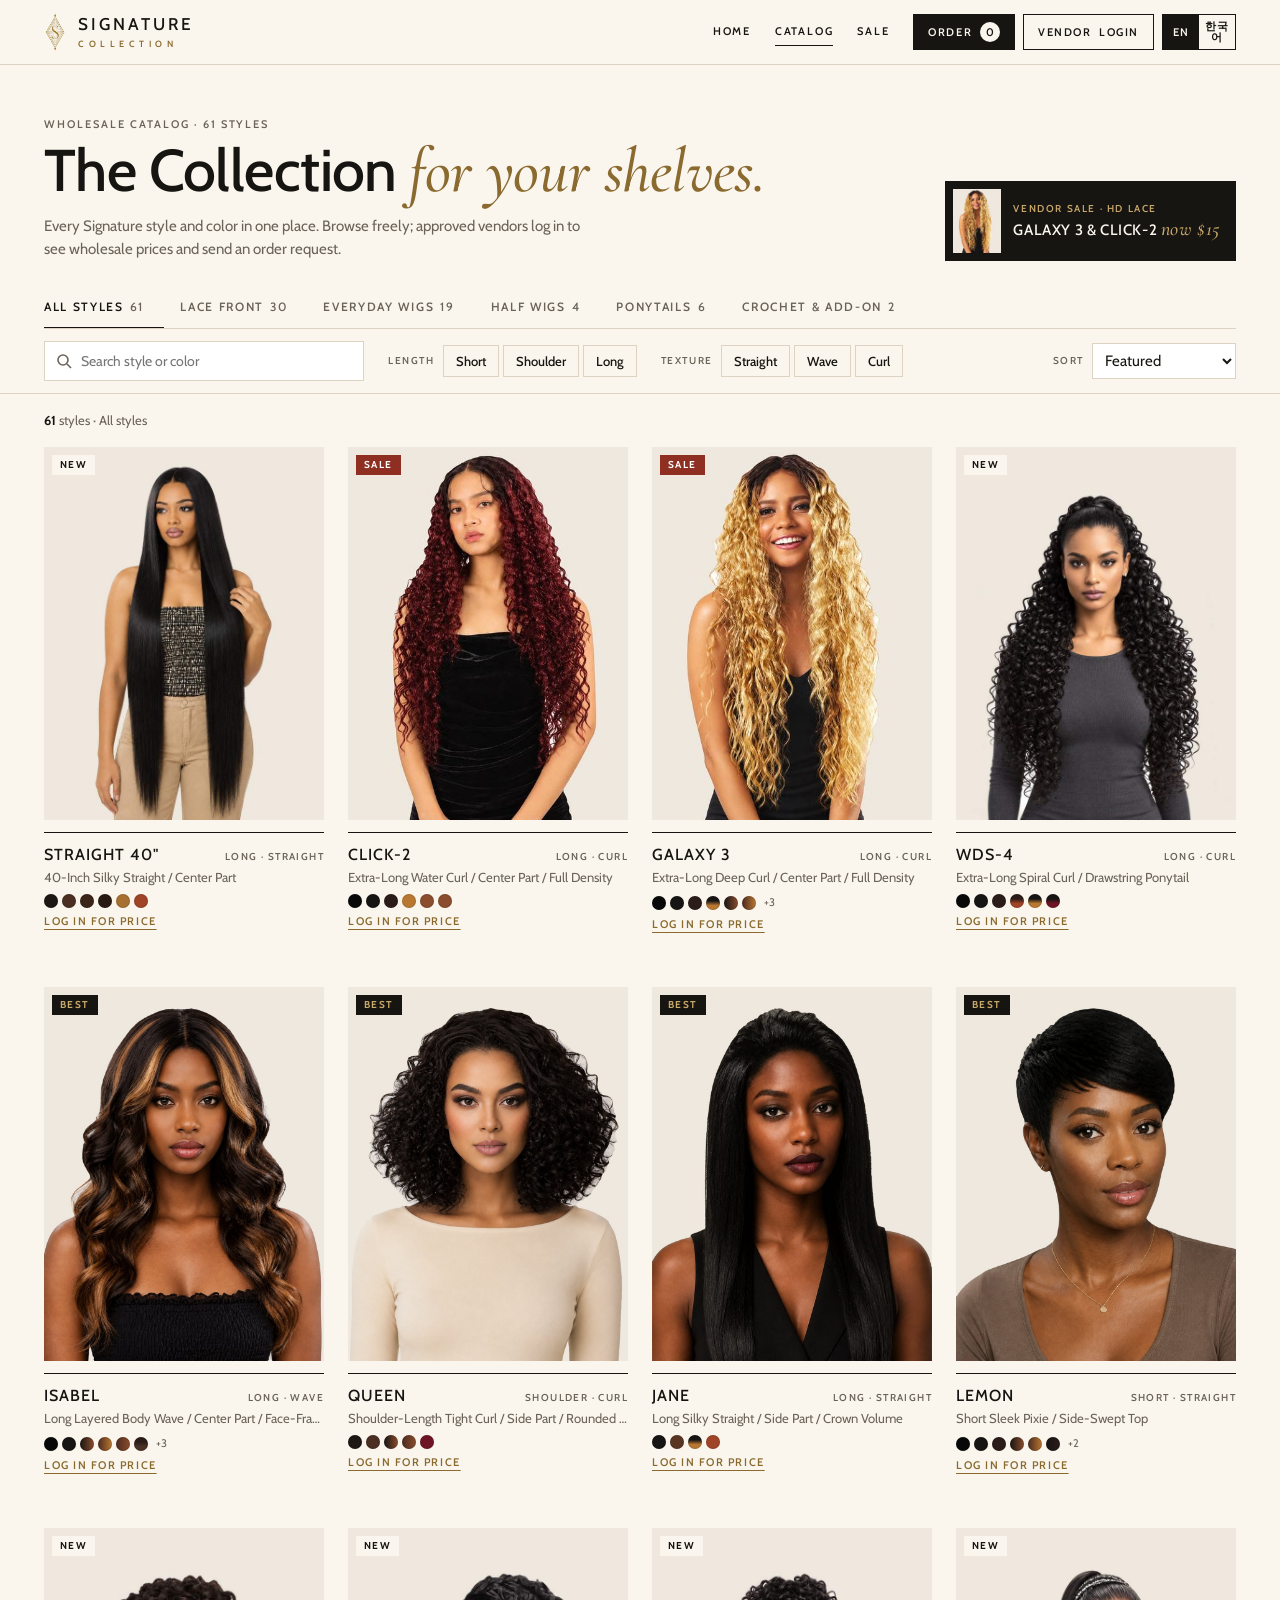
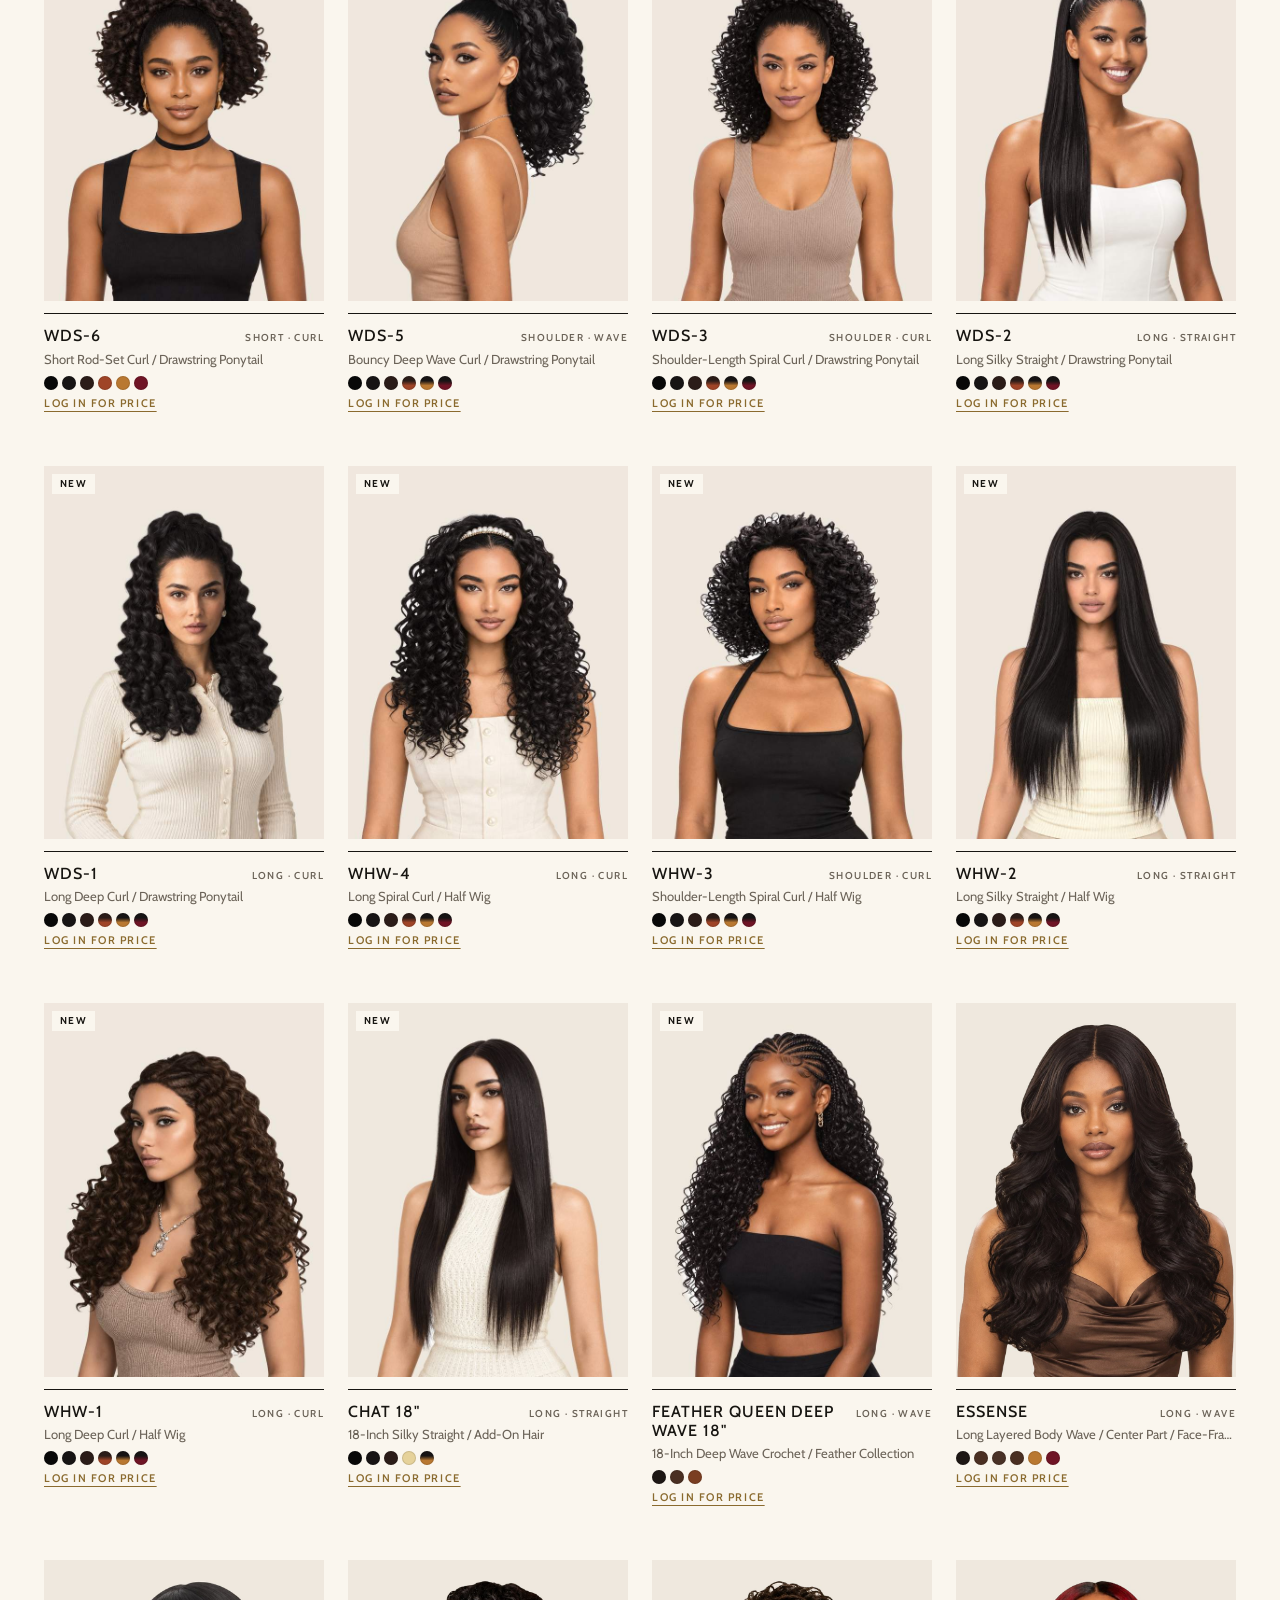
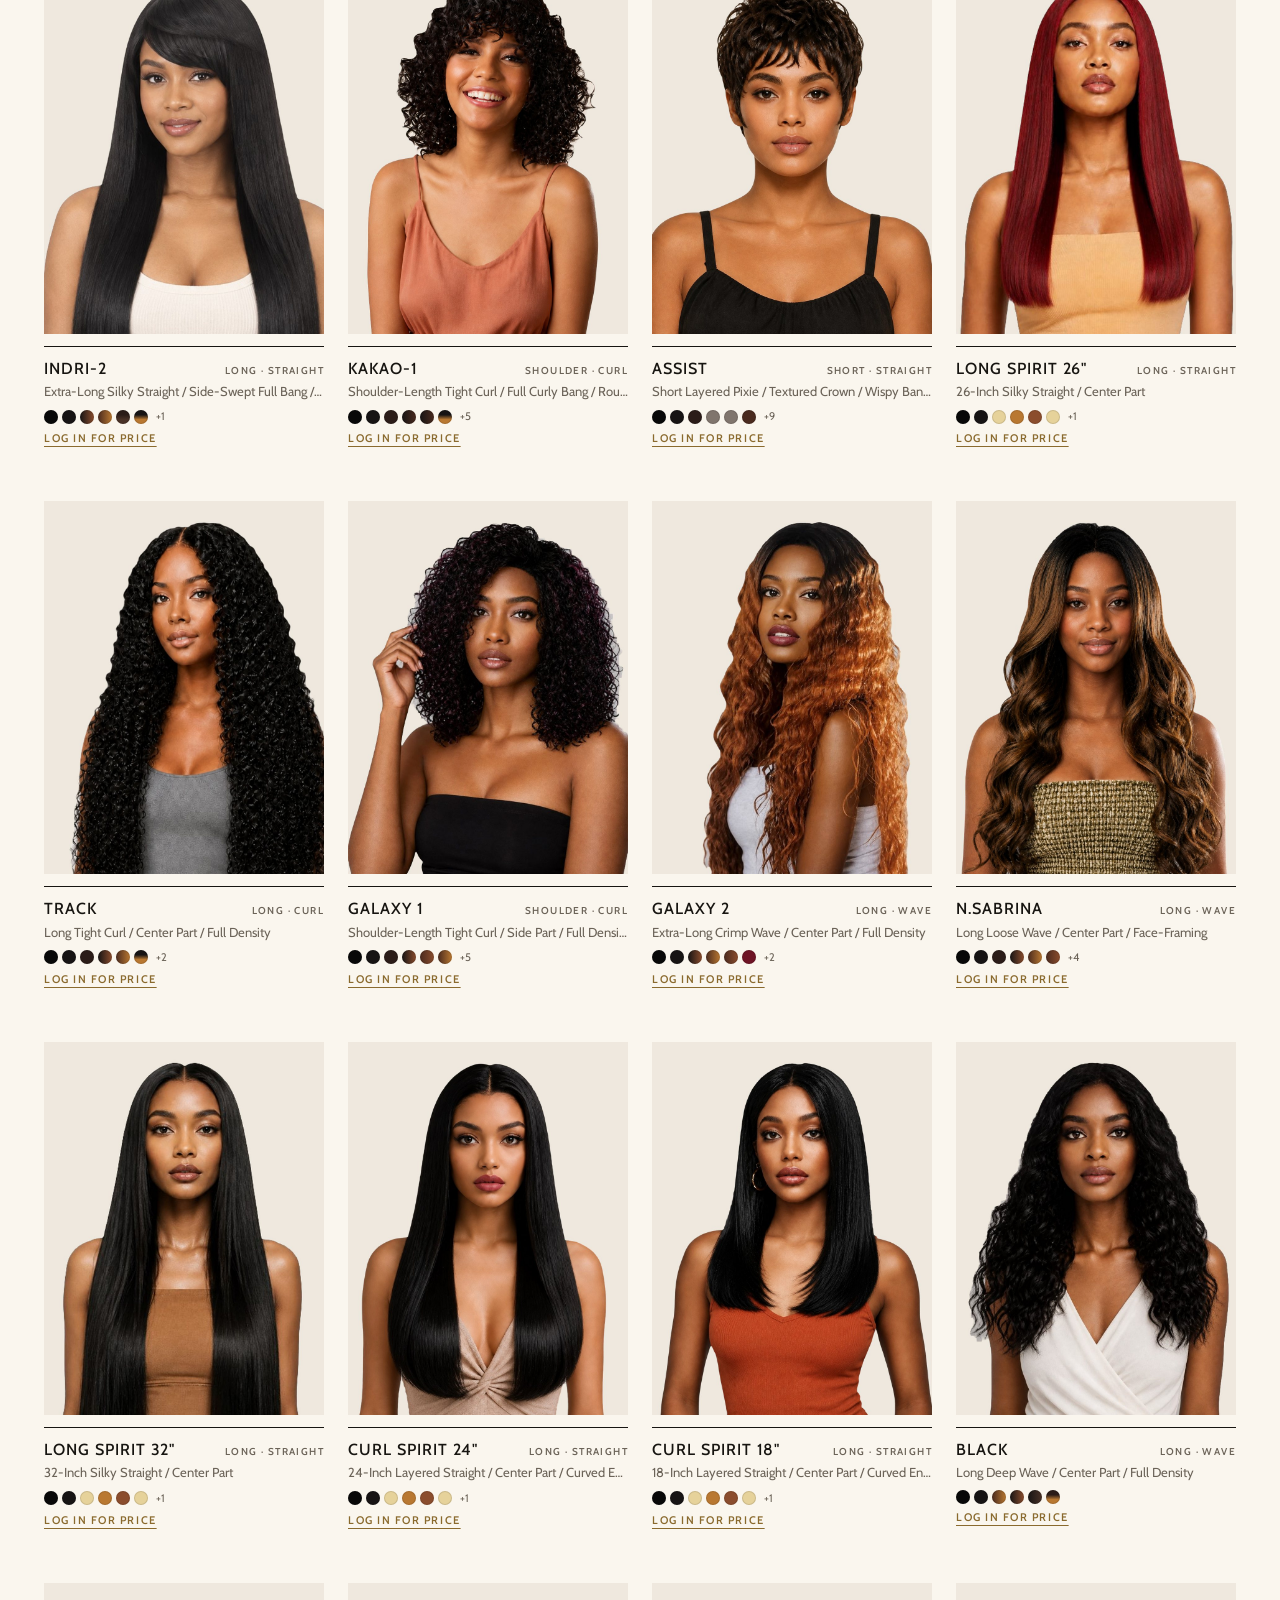
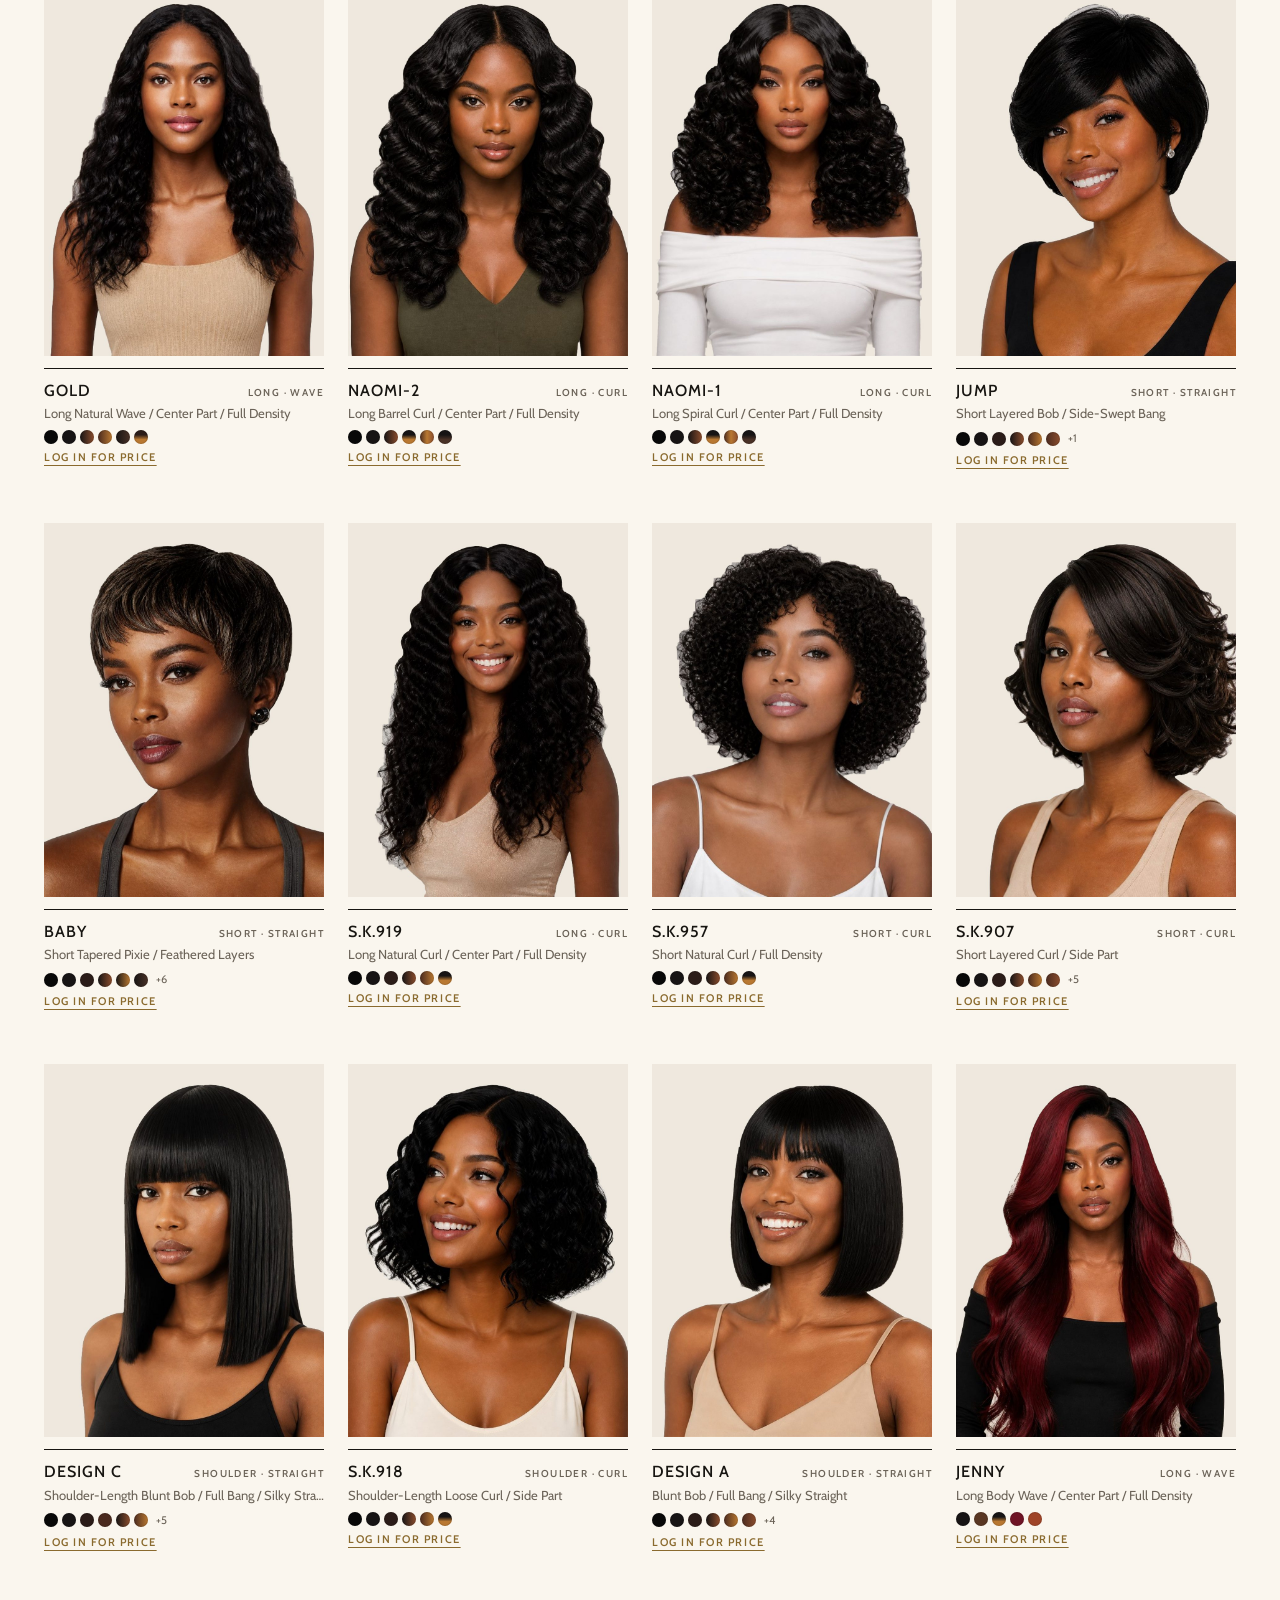
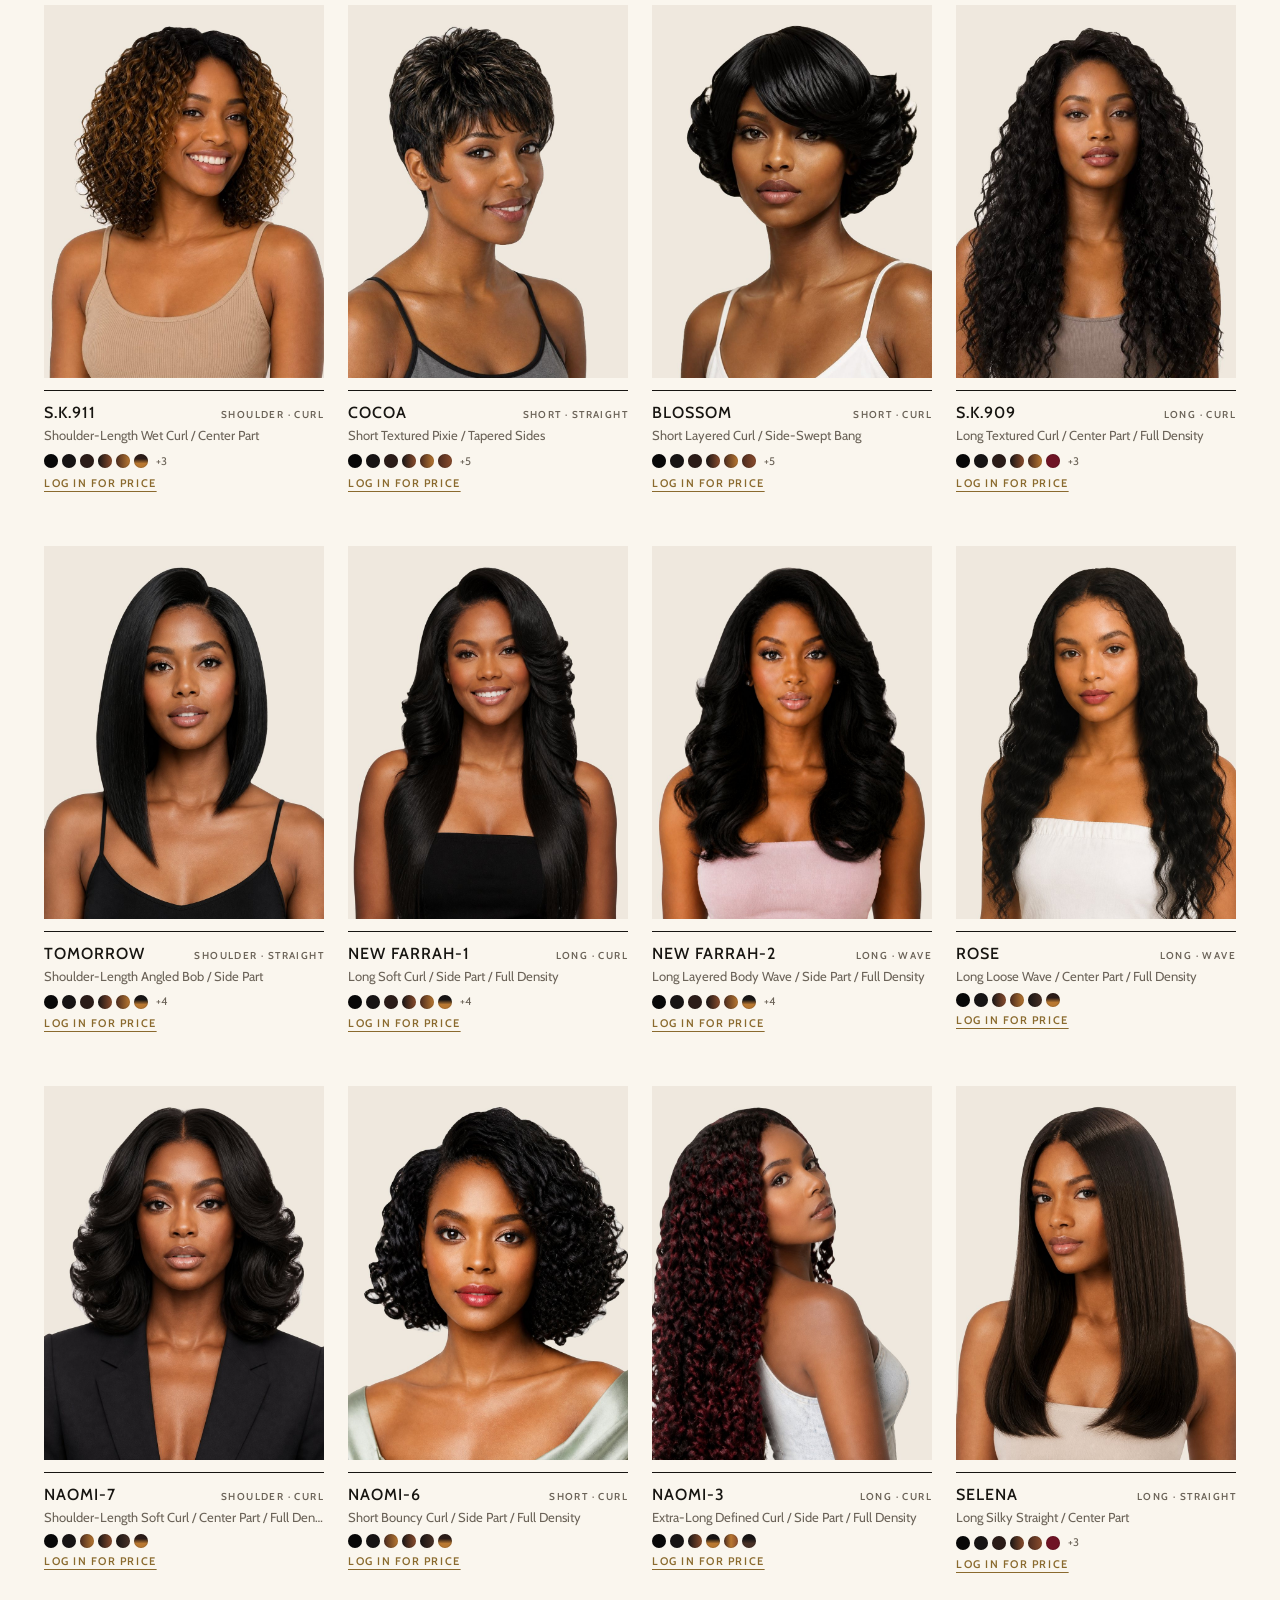
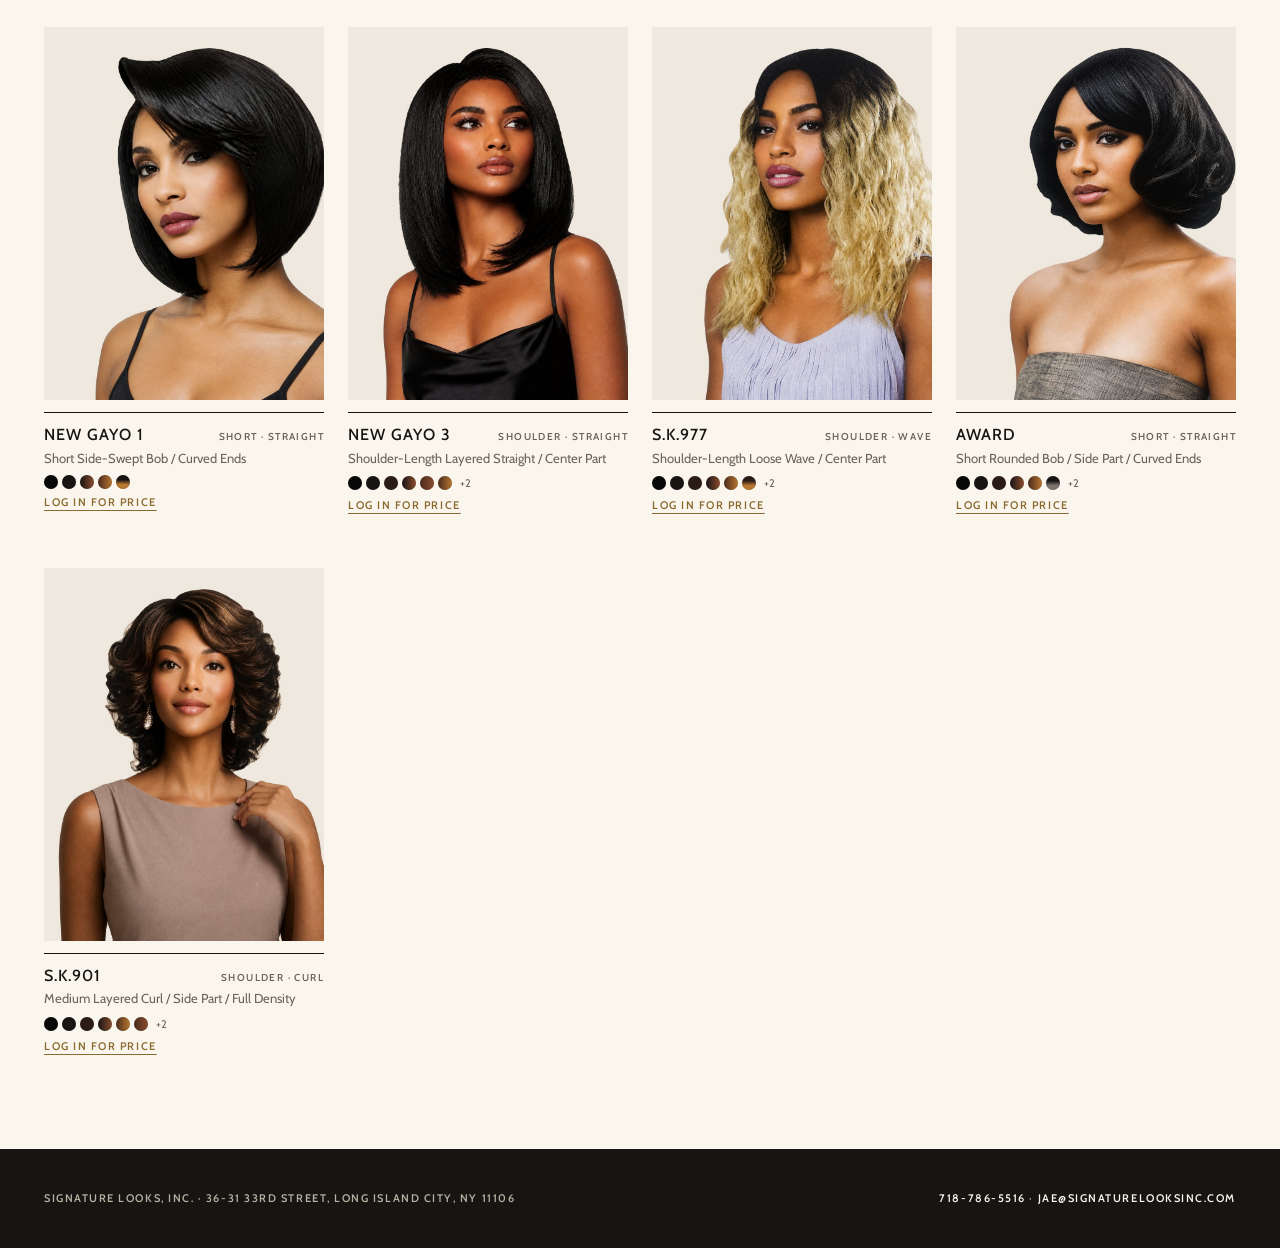
==== commit 20eb3cc5: "Spotlight new arrival STRAIGHT 40": top bar, home section, first in catalog" ====
--- a/signature-catalog-vendor.html
+++ b/signature-catalog-vendor.html
@@ -446,11 +446,11 @@
 const rememberLogin=()=>{ss.set(VENDOR_SESSION_KEY,'1');ls.set(VENDOR_SESSION_KEY,String(Date.now()+LOGIN_DAYS*864e5))};
 const forgetLogin=()=>{ss.del(VENDOR_SESSION_KEY);try{localStorage.removeItem(VENDOR_SESSION_KEY)}catch{}};
 
-function tone(v){v=v.toUpperCase();if(v.includes('GREEN'))return'#315844';if(v.includes('ASHLEY'))return'#d7c2a1';if(v.includes('BLONDE')||v==='60'||v.includes('613'))return'#e6d29a';if(v.includes('CINNAMON'))return'#7a3e22';if(v.includes('NATURAL BROWN')||v.includes('MOCHA'))return'#4a2f22';if(v.includes('NATURAL DARK'))return'#1d1714';if(v.includes('CARAMEL')||v.includes('27'))return'#b97831';if(v.includes('HAZEL')||v.includes('30'))return'#8b4d2d';if(v.includes('COPPER')||v.includes('707')||v.includes('710'))return'#9f4427';if(v.includes('BURG')||v.includes('WINE')||v.includes('99J')||v.includes('RED')||v.includes('6001'))return'#6f1425';if(v.includes('280')||v.includes('51')||v==='1010')return'#80756d';if(v.includes('4'))return'#4a2a1e';if(v.includes('3'))return'#593622';if(v.includes('2'))return'#2b1c18';if(v.includes('1B'))return'#171414';if(v==='1')return'#080808';return'#493126'}
+function tone(v){v=v.toUpperCase();if(v.includes('HONEY'))return'#a86f32';if(v.includes('CHOCOLATE'))return'#3b2418';if(v.includes('ESPRESSO'))return'#2a1a14';if(v.includes('GREEN'))return'#315844';if(v.includes('ASHLEY'))return'#d7c2a1';if(v.includes('BLONDE')||v==='60'||v.includes('613'))return'#e6d29a';if(v.includes('CINNAMON'))return'#7a3e22';if(v.includes('NATURAL BROWN')||v.includes('MOCHA'))return'#4a2f22';if(v.includes('NATURAL DARK'))return'#1d1714';if(v.includes('CARAMEL')||v.includes('27'))return'#b97831';if(v.includes('HAZEL')||v.includes('30'))return'#8b4d2d';if(v.includes('COPPER')||v.includes('707')||v.includes('710'))return'#9f4427';if(v.includes('BURG')||v.includes('WINE')||v.includes('99J')||v.includes('RED')||v.includes('6001'))return'#6f1425';if(v.includes('280')||v.includes('51')||v==='1010')return'#80756d';if(v.includes('4'))return'#4a2a1e';if(v.includes('3'))return'#593622';if(v.includes('2'))return'#2b1c18';if(v.includes('1B'))return'#171414';if(v==='1')return'#080808';return'#493126'}
 function hair(code){const parts=code.toUpperCase().split('/').map(tone);if(parts.length===1)return parts[0];if(/^(T|HCT|TP|2T)/.test(code.toUpperCase()))return`linear-gradient(180deg,${parts[0]} 0 35%,${parts[1]} 68%${parts[2]?`,${parts[2]} 100%`:''})`;return`linear-gradient(90deg,${parts.map((c,i)=>`${c} ${i/(parts.length-1)*100}%`).join(',')})`}
 
 /* ---------- catalog ---------- */
-function rank(p){if(p.was)return 0;const b=BEST.indexOf(p.name);if(b>=0)return 1+b/10;if(p.isNew)return 2;return 3}
+function rank(p){if(p.spotlight)return -1;if(p.was)return 0;const b=BEST.indexOf(p.name);if(b>=0)return 1+b/10;if(p.isNew)return 2;return 3}
 function filtered(){
   const q=state.q.trim().toLowerCase();
   let list=P.filter(p=>(state.type==='ALL'||p.type===state.type)&&(!state.len||p.len===state.len)&&(!state.tex||p.tex===state.tex)&&(!q||[p.name,p.desc,p.line,p.shown,...p.colors,...p.features,T.en.types[p.type],T.ko.types[p.type]].join(' ').toLowerCase().includes(q)));
